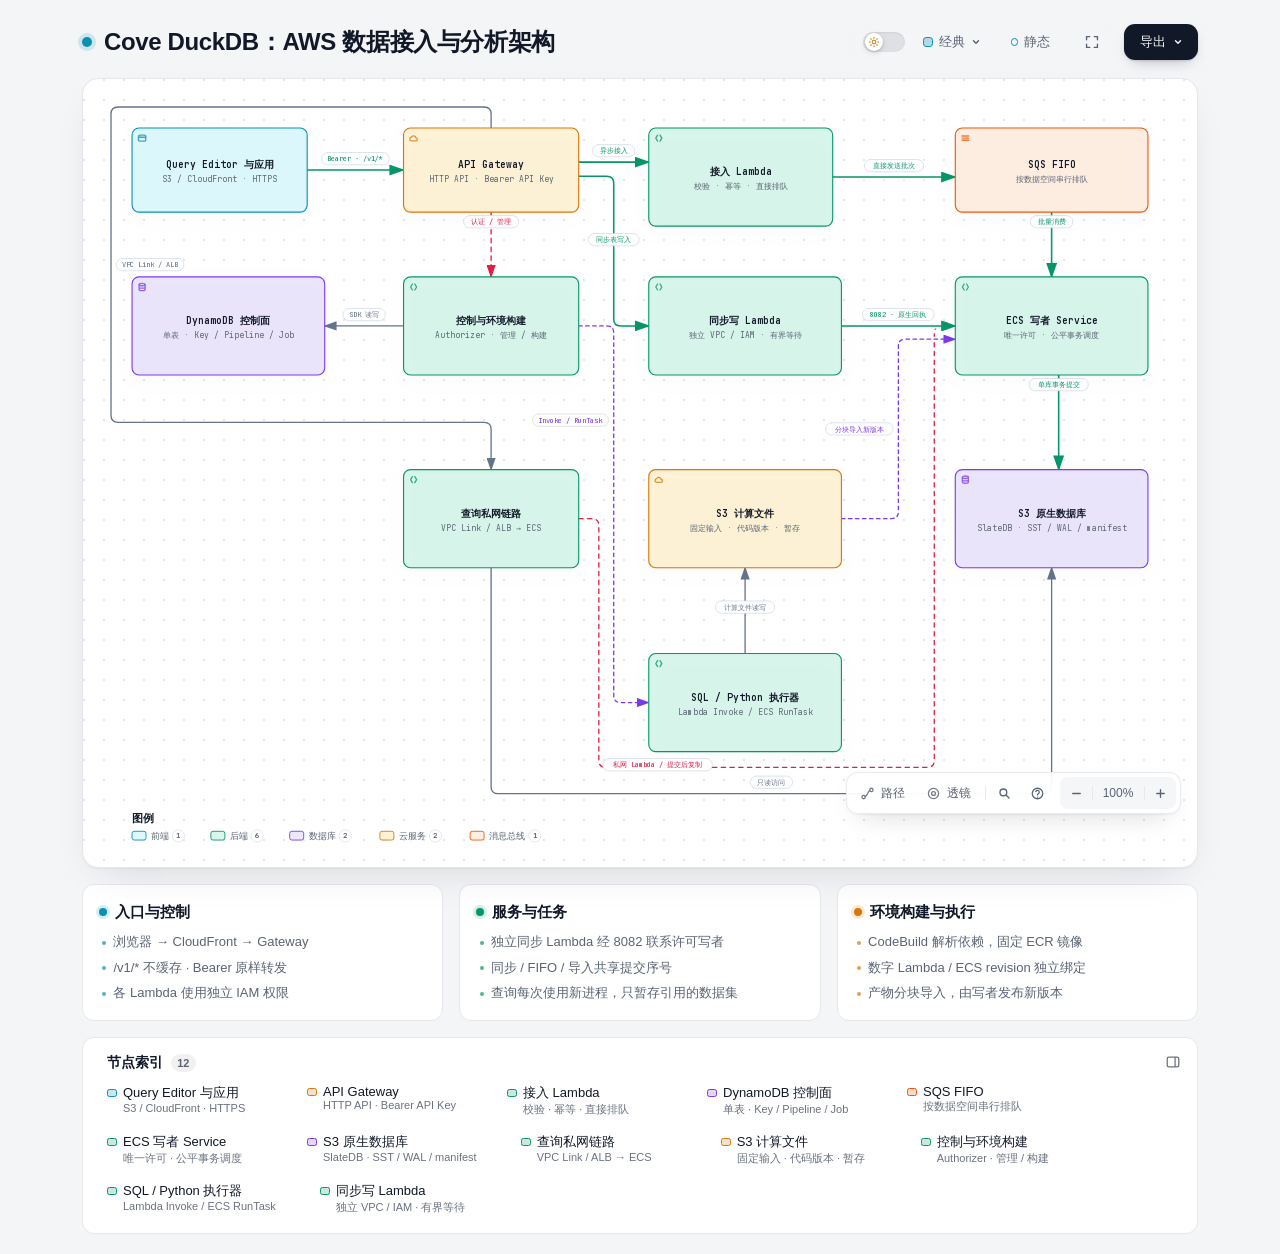
==== docs/design/architecture.html @ ee278006 "Cove DuckDB 1.0.0 Database and analytics product for AWS: write through an API, transform with SQL a" ====
<!DOCTYPE html>
<html lang="zh-CN" data-theme="dark" data-preset="classic">
<head>
  <meta charset="UTF-8">
  <meta name="viewport" content="width=device-width, initial-scale=1.0">
  <meta name="generator" content="archify 3.2.0">
  <meta name="archify-reader-contract" content="declared-wide-v1">
  <title>Cove DuckDB：AWS 数据接入与分析架构</title>
  <script>
    // Resolve the theme before first paint so light-preference users don't
    // see a dark flash. The toolbar script below re-applies with UI state.
    (function () {
      try {
        var theme = null;
        try {
          var param = new URLSearchParams(window.location.search).get('theme');
          if (param === 'light' || param === 'dark') theme = param;
          if (new URLSearchParams(window.location.search).get('embed') === '1') {
            document.documentElement.setAttribute('data-embed', 'true');
          }
          if (new URLSearchParams(window.location.search).get('present') === '1') {
            document.documentElement.setAttribute('data-present', 'true');
          }
        } catch (_) {}
        if (!theme) {
          try { theme = localStorage.getItem('archify-theme'); } catch (_) {}
        }
        if (theme !== 'light' && theme !== 'dark') {
          theme = window.matchMedia('(prefers-color-scheme: light)').matches ? 'light' : 'dark';
        }
        document.documentElement.setAttribute('data-theme', theme);
      } catch (_) {}
    })();
  </script>
  <style id="archify-fonts">
/*
JetBrains Mono variable WOFF2 subsets from Google Fonts service revision v24.
These fixed bytes are shared by the viewer and its SVG/raster exports.
No local() source: an installed copy must not override the bundled font.
Uncovered characters (including CJK) still use the system fallback stack.
Upstream: https://github.com/JetBrains/JetBrainsMono

cyrillic-ext    1664 bytes  sha256 9343de2ca5d9549f792e7962375af8efb0f320c7643bfd36c884b5a30e5c396f
cyrillic        8892 bytes  sha256 4995a9a43ac659ec32fcd8b463755cd6a07b31a6e6b3894a6a153b661cf490e2
greek           6800 bytes  sha256 49c3da6c9a2b279b0f1f860f5cfb1f5dc38d88a5c7be9c9b1837bbc4e3db6111
vietnamese      5872 bytes  sha256 d44eb1936043a56038eb02dd70b243f379bef65783f94ec12f277550720411f1
latin-ext      11596 bytes  sha256 9c38cb2d0d2d93c1ee6e21fa78db76f13ea7e15e15cc64214c7ca89b6aaa35c4
latin          31340 bytes  sha256 2c32b9b3ee358c119e210f6f5195f9bd34894d78a785ff2e95d60e718e400af4

Copyright 2020 The JetBrains Mono Project Authors (https://github.com/JetBrains/JetBrainsMono)

This Font Software is licensed under the SIL Open Font License, Version 1.1.
This license is copied below, and is also available with a FAQ at:
https://openfontlicense.org


-----------------------------------------------------------
SIL OPEN FONT LICENSE Version 1.1 - 26 February 2007
-----------------------------------------------------------

PREAMBLE
The goals of the Open Font License (OFL) are to stimulate worldwide
development of collaborative font projects, to support the font creation
efforts of academic and linguistic communities, and to provide a free and
open framework in which fonts may be shared and improved in partnership
with others.

The OFL allows the licensed fonts to be used, studied, modified and
redistributed freely as long as they are not sold by themselves. The
fonts, including any derivative works, can be bundled, embedded,
redistributed and/or sold with any software provided that any reserved
names are not used by derivative works. The fonts and derivatives,
however, cannot be released under any other type of license. The
requirement for fonts to remain under this license does not apply
to any document created using the fonts or their derivatives.

DEFINITIONS
"Font Software" refers to the set of files released by the Copyright
Holder(s) under this license and clearly marked as such. This may
include source files, build scripts and documentation.

"Reserved Font Name" refers to any names specified as such after the
copyright statement(s).

"Original Version" refers to the collection of Font Software components as
distributed by the Copyright Holder(s).

"Modified Version" refers to any derivative made by adding to, deleting,
or substituting -- in part or in whole -- any of the components of the
Original Version, by changing formats or by porting the Font Software to a
new environment.

"Author" refers to any designer, engineer, programmer, technical
writer or other person who contributed to the Font Software.

PERMISSION & CONDITIONS
Permission is hereby granted, free of charge, to any person obtaining
a copy of the Font Software, to use, study, copy, merge, embed, modify,
redistribute, and sell modified and unmodified copies of the Font
Software, subject to the following conditions:

1) Neither the Font Software nor any of its individual components,
in Original or Modified Versions, may be sold by itself.

2) Original or Modified Versions of the Font Software may be bundled,
redistributed and/or sold with any software, provided that each copy
contains the above copyright notice and this license. These can be
included either as stand-alone text files, human-readable headers or
in the appropriate machine-readable metadata fields within text or
binary files as long as those fields can be easily viewed by the user.

3) No Modified Version of the Font Software may use the Reserved Font
Name(s) unless explicit written permission is granted by the corresponding
Copyright Holder. This restriction only applies to the primary font name as
presented to the users.

4) The name(s) of the Copyright Holder(s) or the Author(s) of the Font
Software shall not be used to promote, endorse or advertise any
Modified Version, except to acknowledge the contribution(s) of the
Copyright Holder(s) and the Author(s) or with their explicit written
permission.

5) The Font Software, modified or unmodified, in part or in whole,
must be distributed entirely under this license, and must not be
distributed under any other license. The requirement for fonts to
remain under this license does not apply to any document created
using the Font Software.

TERMINATION
This license becomes null and void if any of the above conditions are
not met.

DISCLAIMER
THE FONT SOFTWARE IS PROVIDED "AS IS", WITHOUT WARRANTY OF ANY KIND,
EXPRESS OR IMPLIED, INCLUDING BUT NOT LIMITED TO ANY WARRANTIES OF
MERCHANTABILITY, FITNESS FOR A PARTICULAR PURPOSE AND NONINFRINGEMENT
OF COPYRIGHT, PATENT, TRADEMARK, OR OTHER RIGHT. IN NO EVENT SHALL THE
COPYRIGHT HOLDER BE LIABLE FOR ANY CLAIM, DAMAGES OR OTHER LIABILITY,
INCLUDING ANY GENERAL, SPECIAL, INDIRECT, INCIDENTAL, OR CONSEQUENTIAL
DAMAGES, WHETHER IN AN ACTION OF CONTRACT, TORT OR OTHERWISE, ARISING
FROM, OUT OF THE USE OR INABILITY TO USE THE FONT SOFTWARE OR FROM
OTHER DEALINGS IN THE FONT SOFTWARE.
*/
    /* cyrillic-ext */
    @font-face { font-family: 'JetBrains Mono'; font-style: normal; font-weight: 400 800; font-display: swap;
      src: url([data-uri]) format('woff2');
      unicode-range: U+0460-052F, U+1C80-1C8A, U+20B4, U+2DE0-2DFF, U+A640-A69F, U+FE2E-FE2F; }
    /* cyrillic */
    @font-face { font-family: 'JetBrains Mono'; font-style: normal; font-weight: 400 800; font-display: swap;
      src: url([data-uri]) format('woff2');
      unicode-range: U+0301, U+0400-045F, U+0490-0491, U+04B0-04B1, U+2116; }
    /* greek */
    @font-face { font-family: 'JetBrains Mono'; font-style: normal; font-weight: 400 800; font-display: swap;
      src: url([data-uri]) format('woff2');
      unicode-range: U+0370-0377, U+037A-037F, U+0384-038A, U+038C, U+038E-03A1, U+03A3-03FF; }
    /* vietnamese */
    @font-face { font-family: 'JetBrains Mono'; font-style: normal; font-weight: 400 800; font-display: swap;
      src: url([data-uri]) format('woff2');
      unicode-range: U+0102-0103, U+0110-0111, U+0128-0129, U+0168-0169, U+01A0-01A1, U+01AF-01B0, U+0300-0301, U+0303-0304, U+0308-0309, U+0323, U+0329, U+1EA0-1EF9, U+20AB; }
    /* latin-ext */
    @font-face { font-family: 'JetBrains Mono'; font-style: normal; font-weight: 400 800; font-display: swap;
      src: url([data-uri]) format('woff2');
      unicode-range: U+0100-02BA, U+02BD-02C5, U+02C7-02CC, U+02CE-02D7, U+02DD-02FF, U+0304, U+0308, U+0329, U+1D00-1DBF, U+1E00-1E9F, U+1EF2-1EFF, U+2020, U+20A0-20AB, U+20AD-20C0, U+2113, U+2C60-2C7F, U+A720-A7FF; }
    /* latin */
    @font-face { font-family: 'JetBrains Mono'; font-style: normal; font-weight: 400 800; font-display: swap;
      src: url([data-uri]) format('woff2');
      unicode-range: U+0000-00FF, U+0131, U+0152-0153, U+02BB-02BC, U+02C6, U+02DA, U+02DC, U+0304, U+0308, U+0329, U+2000-206F, U+20AC, U+2122, U+2191, U+2193, U+2212, U+2215, U+FEFF, U+FFFD; }
  </style>
  <style>
    /* ==========================================================
       THEME VARIABLES — switch by toggling [data-theme] on <html>
       ========================================================== */
    :root,
    [data-theme="dark"] {
      --bg: #020617;
      --grid: #1e293b;
      --canvas-dot: rgba(148, 163, 184, 0.16);
      --text: #ffffff;
      --text-muted: #94a3b8;
      --text-dim: #475569;
      /* UI chrome and menu hints need more contrast than SVG .t-dim accents */
      --text-faint: #7d8da1;

      --panel: rgba(15, 23, 42, 0.5);
      --panel-border: #1e293b;
      --lane-fill: rgba(15, 23, 42, 0.22);
      --lane-stroke: #334155;

      --arrow: #94a3b8;
      --arrow-emphasis: #34d399;

      /* Opaque mask color used behind semi-transparent component fills
         so the arrows drawn underneath are properly hidden. */
      --mask: #0f172a;

      --frontend-fill:    rgba(8, 51, 68, 0.4);
      --frontend-stroke:  #22d3ee;
      --backend-fill:     rgba(6, 78, 59, 0.4);
      --backend-stroke:   #34d399;
      --database-fill:    rgba(76, 29, 149, 0.4);
      --database-stroke:  #a78bfa;
      --cloud-fill:       rgba(120, 53, 15, 0.3);
      --cloud-stroke:     #fbbf24;
      --security-fill:    rgba(136, 19, 55, 0.4);
      --security-stroke:  #fb7185;
      --messagebus-fill:  rgba(251, 146, 60, 0.3);
      --messagebus-stroke:#fb923c;
      --external-fill:    rgba(30, 41, 59, 0.5);
      --external-stroke:  #94a3b8;

      --toolbar-bg:       rgba(15, 23, 42, 0.8);
      --toolbar-border:   #334155;
      --toolbar-text:     #e2e8f0;
      --toolbar-hover:    rgba(15, 23, 42, 0.95);
      --toolbar-menu-bg:  #0f172a;
    }

    [data-theme="light"] {
      --bg: #f4f5f7;
      --grid: #e9edf2;
      --canvas-dot: #e2e7ec;
      --text: #111827;
      --text-muted: #5b6474;
      --text-dim: #9aa3b2;
      --text-faint: #6b7280;

      --panel: #ffffff;
      --panel-border: #e5e7eb;
      --lane-fill: rgba(248, 250, 252, 0.65);
      --lane-stroke: #cbd5e1;

      --arrow: #64748b;
      --arrow-emphasis: #059669;

      --mask: #ffffff;

      --frontend-fill: rgba(34, 211, 238, 0.15);
      --frontend-stroke: #0891b2;
      --backend-fill: rgba(52, 211, 153, 0.18);
      --backend-stroke: #059669;
      --database-fill: rgba(167, 139, 250, 0.2);
      --database-stroke: #7c3aed;
      --cloud-fill: rgba(251, 191, 36, 0.18);
      --cloud-stroke: #d97706;
      --security-fill: rgba(251, 113, 133, 0.15);
      --security-stroke: #e11d48;
      --messagebus-fill: rgba(251, 146, 60, 0.15);
      --messagebus-stroke: #ea580c;
      --external-fill: rgba(148, 163, 184, 0.18);
      --external-stroke: #64748b;

      --toolbar-bg:       rgba(255, 255, 255, 0.92);
      --toolbar-border:   #cbd5e1;
      --toolbar-text:     #334155;
      --toolbar-hover:    #ffffff;
      --toolbar-menu-bg:  #ffffff;
    }

    /* ==========================================================
       SIGNAL FLOW — an opt-in, motion-forward visual preset.
       The variables also target a standalone exported SVG, whose
       root carries data-preset and data-theme directly.
       ========================================================== */
    [data-preset="signal-flow"][data-theme="dark"] {
      --bg: #030711;
      --grid: #15233a;
      --panel: rgba(6, 14, 28, 0.78);
      --panel-border: #1d3350;
      --lane-fill: rgba(9, 22, 40, 0.5);
      --lane-stroke: #2c4564;
      --text: #f5fbff;
      --text-muted: #9eb0c7;
      --text-dim: #52667f;
      --text-faint: #7890ad;
      --mask: #07101e;
      --frontend-fill: rgba(6, 182, 212, 0.14);
      --frontend-stroke: #67e8f9;
      --backend-fill: rgba(16, 185, 129, 0.14);
      --backend-stroke: #5eead4;
      --database-fill: rgba(139, 92, 246, 0.16);
      --database-stroke: #c4b5fd;
      --cloud-fill: rgba(245, 158, 11, 0.13);
      --cloud-stroke: #fcd34d;
      --security-fill: rgba(244, 63, 94, 0.13);
      --security-stroke: #fda4af;
      --messagebus-fill: rgba(249, 115, 22, 0.13);
      --messagebus-stroke: #fdba74;
      --external-fill: rgba(71, 85, 105, 0.24);
      --external-stroke: #a5b4c7;
      --arrow: #7890ad;
      --arrow-emphasis: #2dd4bf;
      --toolbar-bg: rgba(7, 16, 30, 0.86);
      --toolbar-border: #29415f;
      --toolbar-menu-bg: #07101e;
    }

    [data-preset="signal-flow"][data-theme="light"] {
      --bg: #f4f9fc;
      --grid: #d4e5ee;
      --panel: rgba(255, 255, 255, 0.82);
      --panel-border: #bfd5e2;
      --lane-fill: rgba(232, 243, 248, 0.62);
      --lane-stroke: #a9c5d5;
      --text: #102638;
      --text-muted: #587287;
      --text-dim: #8aa2b4;
      --text-faint: #668397;
      --mask: #ffffff;
      --frontend-fill: rgba(6, 182, 212, 0.09);
      --frontend-stroke: #0789a1;
      --backend-fill: rgba(5, 150, 105, 0.09);
      --backend-stroke: #087f69;
      --database-fill: rgba(124, 58, 237, 0.09);
      --database-stroke: #7254c7;
      --cloud-fill: rgba(217, 119, 6, 0.08);
      --cloud-stroke: #b9670b;
      --security-fill: rgba(225, 29, 72, 0.08);
      --security-stroke: #c53a59;
      --messagebus-fill: rgba(234, 88, 12, 0.08);
      --messagebus-stroke: #c65f27;
      --external-fill: rgba(100, 116, 139, 0.1);
      --external-stroke: #607a8c;
      --arrow: #7b97aa;
      --arrow-emphasis: #0d9488;
    }

    /* ==========================================================
       BLUEPRINT — a review-first drafting preset for deployment,
       infrastructure, and technical design documentation. It keeps
       the same semantic palette and geometry while trading glow for
       precise grid contrast, squared materials, and drafting marks.
       ========================================================== */
    [data-preset="blueprint"][data-theme="dark"] {
      --bg: #06131f;
      --grid: #17425a;
      --panel: rgba(7, 27, 43, 0.9);
      --panel-border: #27627f;
      --lane-fill: rgba(10, 43, 66, 0.36);
      --lane-stroke: #34799a;
      --text: #e3f6ff;
      --text-muted: #91b8ca;
      --text-dim: #557e92;
      --text-faint: #739caf;
      --mask: #0a2031;
      --frontend-fill: rgba(26, 157, 193, 0.14);
      --frontend-stroke: #66d9ef;
      --backend-fill: rgba(31, 155, 124, 0.13);
      --backend-stroke: #69dfbd;
      --database-fill: rgba(120, 105, 196, 0.14);
      --database-stroke: #b4a8ff;
      --cloud-fill: rgba(197, 145, 43, 0.13);
      --cloud-stroke: #ffd166;
      --security-fill: rgba(199, 76, 104, 0.13);
      --security-stroke: #ff8da1;
      --messagebus-fill: rgba(207, 112, 49, 0.13);
      --messagebus-stroke: #ffad66;
      --external-fill: rgba(84, 119, 139, 0.18);
      --external-stroke: #a7cad9;
      --arrow: #78a3b7;
      --arrow-emphasis: #64dfc1;
      --toolbar-bg: rgba(7, 28, 45, 0.92);
      --toolbar-border: #34799a;
      --toolbar-text: #d8f3ff;
      --toolbar-hover: rgba(18, 58, 83, 0.95);
      --toolbar-menu-bg: #0a2031;
    }

    [data-preset="blueprint"][data-theme="light"] {
      --bg: #edf7fa;
      --grid: #b5d5e1;
      --panel: rgba(249, 253, 255, 0.94);
      --panel-border: #78aabd;
      --lane-fill: rgba(210, 232, 240, 0.42);
      --lane-stroke: #83b2c4;
      --text: #123344;
      --text-muted: #4e7486;
      --text-dim: #86a6b4;
      --text-faint: #668c9d;
      --mask: #f9fdff;
      --frontend-fill: rgba(8, 145, 178, 0.08);
      --frontend-stroke: #087f9c;
      --backend-fill: rgba(5, 128, 101, 0.08);
      --backend-stroke: #08755f;
      --database-fill: rgba(100, 75, 180, 0.08);
      --database-stroke: #6757a8;
      --cloud-fill: rgba(181, 120, 15, 0.08);
      --cloud-stroke: #a86609;
      --security-fill: rgba(190, 48, 80, 0.07);
      --security-stroke: #b32f50;
      --messagebus-fill: rgba(196, 81, 22, 0.07);
      --messagebus-stroke: #b65120;
      --external-fill: rgba(79, 112, 128, 0.08);
      --external-stroke: #506f7e;
      --arrow: #6d93a5;
      --arrow-emphasis: #087f69;
      --toolbar-bg: rgba(247, 252, 254, 0.94);
      --toolbar-border: #8ab5c5;
      --toolbar-text: #294f61;
      --toolbar-hover: #ffffff;
      --toolbar-menu-bg: #f9fdff;
    }

    /* ==========================================================
       EDITORIAL — a warm, publication-minded preset for design
       reviews, launch notes, and documentation. The diagram keeps
       the same semantic palette and exact geometry, but trades
       software chrome for paper, ink, ruled structure, and one
       restrained vermilion accent.
       ========================================================== */
    [data-preset="editorial"][data-theme="dark"] {
      --bg: #181611;
      --grid: #39342a;
      --panel: rgba(35, 31, 24, 0.96);
      --panel-border: #625a4a;
      --lane-fill: rgba(52, 46, 35, 0.46);
      --lane-stroke: #726957;
      --text: #f4eddf;
      --text-muted: #b9ae9b;
      --text-dim: #776e60;
      --text-faint: #9d917e;
      --mask: #231f18;
      --frontend-fill: rgba(43, 133, 142, 0.16);
      --frontend-stroke: #7fc6c7;
      --backend-fill: rgba(63, 132, 92, 0.16);
      --backend-stroke: #8fc29e;
      --database-fill: rgba(117, 91, 141, 0.17);
      --database-stroke: #c0a4d0;
      --cloud-fill: rgba(170, 119, 49, 0.16);
      --cloud-stroke: #d8ad68;
      --security-fill: rgba(157, 69, 65, 0.17);
      --security-stroke: #df9085;
      --messagebus-fill: rgba(174, 79, 42, 0.16);
      --messagebus-stroke: #df946f;
      --external-fill: rgba(126, 115, 96, 0.18);
      --external-stroke: #b8ad99;
      --arrow: #948978;
      --arrow-emphasis: #dd6b3d;
      --toolbar-bg: rgba(35, 31, 24, 0.92);
      --toolbar-border: #625a4a;
      --toolbar-text: #eee5d5;
      --toolbar-hover: #302a20;
      --toolbar-menu-bg: #231f18;
    }

    [data-preset="editorial"][data-theme="light"] {
      --bg: #f2eee5;
      --grid: #d8d0c2;
      --panel: rgba(251, 248, 241, 0.97);
      --panel-border: #c4b9a6;
      --lane-fill: rgba(229, 221, 207, 0.42);
      --lane-stroke: #b8aa94;
      --text: #242018;
      --text-muted: #6f6658;
      --text-dim: #a09788;
      --text-faint: #817767;
      --mask: #fbf8f1;
      --frontend-fill: rgba(31, 117, 126, 0.09);
      --frontend-stroke: #287e84;
      --backend-fill: rgba(42, 119, 75, 0.09);
      --backend-stroke: #397b53;
      --database-fill: rgba(105, 75, 130, 0.09);
      --database-stroke: #765d86;
      --cloud-fill: rgba(157, 103, 31, 0.1);
      --cloud-stroke: #9a671f;
      --security-fill: rgba(153, 58, 52, 0.09);
      --security-stroke: #9e463f;
      --messagebus-fill: rgba(182, 70, 27, 0.09);
      --messagebus-stroke: #ad4b25;
      --external-fill: rgba(101, 91, 75, 0.09);
      --external-stroke: #746b5e;
      --arrow: #8a806f;
      --arrow-emphasis: #bb4c23;
      --toolbar-bg: rgba(251, 248, 241, 0.94);
      --toolbar-border: #c4b9a6;
      --toolbar-text: #40392f;
      --toolbar-hover: #fffdf8;
      --toolbar-menu-bg: #fbf8f1;
    }

    * { margin: 0; padding: 0; box-sizing: border-box; }

    body {
      --archify-page-top: 2rem;
      font-family: -apple-system, BlinkMacSystemFont, 'Segoe UI', 'PingFang SC', 'Hiragino Sans GB', 'Microsoft YaHei', 'Noto Sans CJK SC', 'Noto Sans', Roboto, 'Helvetica Neue', Arial, sans-serif;
      -webkit-font-smoothing: antialiased;
      background: var(--bg);
      min-height: 100vh;
      padding: var(--archify-page-top) 2rem 2rem;
      color: var(--text);
      /* Theme surfaces change together; animating the page background leaves it
         visibly out of sync with the SVG and panel for the first 200ms. */
    }

    html[data-preset="signal-flow"] body {
      background-image:
        radial-gradient(circle at 18% -8%, rgba(34, 211, 238, 0.14), transparent 34rem),
        radial-gradient(circle at 92% 18%, rgba(139, 92, 246, 0.12), transparent 30rem);
      background-attachment: fixed;
    }
    html[data-preset="signal-flow"][data-theme="light"] body {
      background-image:
        radial-gradient(circle at 18% -8%, rgba(6, 182, 212, 0.12), transparent 34rem),
        radial-gradient(circle at 92% 18%, rgba(139, 92, 246, 0.08), transparent 30rem);
    }
    html[data-preset="blueprint"] body {
      background-image:
        linear-gradient(var(--grid) 1px, transparent 1px),
        linear-gradient(90deg, var(--grid) 1px, transparent 1px);
      background-size: 32px 32px;
      background-position: -1px -1px;
      background-attachment: fixed;
    }
    html[data-preset="editorial"] body {
      background-image:
        linear-gradient(90deg, transparent 0, transparent 5.4rem, color-mix(in srgb, var(--security-stroke) 18%, transparent) 5.4rem, color-mix(in srgb, var(--security-stroke) 18%, transparent) calc(5.4rem + 1px), transparent calc(5.4rem + 1px)),
        repeating-linear-gradient(0deg, transparent 0, transparent 31px, color-mix(in srgb, var(--grid) 36%, transparent) 31px, color-mix(in srgb, var(--grid) 36%, transparent) 32px);
      background-attachment: fixed;
    }

    /* Gallery/embed mode keeps the generated artifact as the source of truth
       while presenting only its diagram surface inside a proof card. */
    html[data-embed="true"] body {
      min-height: 0;
      padding: 0;
      overflow: hidden;
      background: var(--bg);
      background-image: none;
    }
    html[data-embed="true"] .toolbar,
    html[data-embed="true"] .header,
    html[data-embed="true"] .cards,
    html[data-embed="true"] .diagram-nav,
    html[data-embed="true"] .overview-map,
    html[data-embed="true"] .focus-chip,
    html[data-embed="true"] .route-probe,
    html[data-embed="true"] .semantic-lens,
    html[data-embed="true"] .diagram-guide,
    html[data-embed="true"] .node-finder,
    html[data-embed="true"] .node-outline { display: none !important; }
    html[data-embed="true"] .container { max-width: none; }
    html[data-embed="true"] .diagram-container {
      padding: 0.5rem;
      border: 0;
      border-radius: 0;
      box-shadow: none;
    }
    html[data-embed="true"] .diagram-container svg { min-width: 0; }

    /* Presentation Stage is a viewer-only layer: it gives the live diagram
       the viewport while keeping guided views, theme, focus, and exports real.
       Embed mode wins when both query parameters are present. */
    html[data-present="true"]:not([data-embed="true"]) body {
      --archify-page-top: 1rem;
      height: 100dvh;
      min-height: 0;
      padding: 1rem;
      overflow: hidden;
    }
    html[data-present="true"]:not([data-embed="true"]) .container {
      display: flex;
      flex-direction: column;
      gap: 0.75rem;
      width: 100%;
      max-width: none;
      height: calc(100dvh - 2rem);
    }
    html[data-present="true"]:not([data-embed="true"]) .header {
      flex: none;
      min-width: 0;
      margin: 0;
      padding-right: 23rem;
    }
    html[data-present="true"]:not([data-embed="true"]) .header-row { margin-bottom: 0.25rem; }
    html[data-present="true"]:not([data-embed="true"]) .subtitle {
      overflow: hidden;
      text-overflow: ellipsis;
      white-space: nowrap;
    }

    html[data-present="true"]:not([data-embed="true"]) .diagram-container {
      display: flex;
      flex: 1 1 auto;
      align-items: center;
      justify-content: center;
      min-height: 0;
      padding: 0.75rem;
      padding-bottom: calc(0.75rem + var(--archify-nav-reserve));
    }
    html[data-present="true"]:not([data-embed="true"]) .diagram-container > svg {
      flex: 1 1 auto;
      height: 100%;
      min-height: 0;
      width: 100%;
      min-width: 0;
    }
    html[data-present="true"]:not([data-embed="true"]) .cards { display: none; }
    html[data-present="true"]:not([data-embed="true"]) #btn-present {
      border-color: var(--frontend-stroke);
      color: var(--frontend-stroke);
    }

    /* The reader owns only the outer scale. Compact automatic sequences fit at
       their authored text size or larger. Long sequences and waterfall rows
       favor reading width and page scroll; other diagrams keep height fitting.
       Small automatic canvases retain a modest scale inside a usable shell.
       Every strategy preserves the authored SVG/viewBox and semantic geometry. */
    .container {
      width: 100%;
      max-width: var(--archify-reader-width, 1440px);
      margin: 0 auto;
    }
    html[data-reader-area="true"] .diagram-container {
      min-height: var(--archify-diagram-min-height);
      display: flex;
      align-items: center;
    }
    html[data-reader-area="true"] .diagram-container > svg { flex-shrink: 0; }
    /* The original SVG legend can use the outer corner while the capped or fitted
       diagram stays centered. The container still clips all outer paint. */
    .diagram-container:has([data-reader-legend-corner]) > svg { overflow: visible; }
    .diagram-container [data-reader-legend-corner] {
      transform-origin: 0 0;
      transform-box: view-box;
      transform: var(--archify-reader-legend-transform);
    }
    html[data-reader-narrow="true"]:not([data-present="true"]) .diagram-container > svg {
      min-width: 0;
      max-width: var(--archify-diagram-max-width);
      margin-inline: auto;
    }
    @media (min-width: 768px) and (max-height: 920px) {
      .header { margin-bottom: 1rem; }
      .diagram-container { padding: 1rem; }
      .cards { margin-top: 1rem; }
      .card { padding: 1rem; }
    }

    .header { margin-bottom: 1.5rem; padding-right: 29.5rem; }

    html[data-preset="signal-flow"] .header,
    html[data-preset="blueprint"] .header,
    html[data-preset="editorial"] .header { padding-right: 29.5rem; }

    .header-row {
      display: flex;
      align-items: center;
      gap: 0.75rem;
      min-height: 2.75rem;
      margin-bottom: 0.25rem;
    }

    .pulse-dot {
      flex: none;
      width: 10px;
      height: 10px;
      background: var(--frontend-stroke);
      border-radius: 50%;
      box-shadow: 0 0 0 4px color-mix(in srgb, var(--frontend-stroke) 16%, transparent);
      animation: none;
    }

    html[data-motion-capable="true"] .pulse-dot { animation: pulse 2s infinite; }

    @keyframes pulse {
      0%, 100% { opacity: 1; }
      50% { opacity: 0.5; }
    }

    h1 {
      font-size: 1.5rem;
      font-weight: 650;
      line-height: 1.25;
      letter-spacing: -0.015em;
    }

    .subtitle {
      color: var(--text-muted);
      font-size: 0.875rem;
      line-height: 1.55;
      margin-left: 1.375rem;
    }

    html[data-preset="signal-flow"] .header-row::after {
      content: attr(data-preset-badge-signal-flow);
      flex: none;
      margin-left: 0.25rem;
      color: var(--frontend-stroke);
      border: 1px solid var(--frontend-stroke);
      border-radius: 999px;
      padding: 0.28rem 0.6rem;
      font-size: 0.625rem;
      letter-spacing: 0.12em;
      opacity: 0.82;
      box-shadow: 0 0 20px rgba(34, 211, 238, 0.12);
      white-space: nowrap;
    }

    html[data-preset="blueprint"] .pulse-dot {
      width: 10px;
      height: 10px;
      border: 1px solid var(--frontend-stroke);
      border-radius: 1px;
      background: transparent;
      box-shadow: inset 0 0 0 2px var(--bg);
      transform: rotate(45deg);
      animation: none;
    }
    html[data-preset="blueprint"] .header-row::after {
      content: attr(data-preset-badge-blueprint);
      flex: none;
      margin-left: 0.25rem;
      padding: 0.28rem 0.55rem;
      border-top: 1px solid var(--frontend-stroke);
      border-bottom: 1px solid var(--frontend-stroke);
      color: var(--frontend-stroke);
      font-size: 0.5625rem;
      font-weight: 700;
      letter-spacing: 0.14em;
      white-space: nowrap;
    }

    html[data-preset="editorial"] h1,
    html[data-preset="editorial"] .card h3 {
      font-family: Georgia, 'Times New Roman', 'Songti SC', STSong, serif;
      letter-spacing: -0.02em;
    }
    html[data-preset="editorial"] h1 { font-size: 1.72rem; font-weight: 600; }
    html[data-preset="editorial"] .pulse-dot {
      width: 9px;
      height: 9px;
      border: 1px solid var(--arrow-emphasis);
      border-radius: 0;
      background: var(--arrow-emphasis);
      box-shadow: 0 0 0 3px color-mix(in srgb, var(--arrow-emphasis) 14%, transparent);
      transform: rotate(45deg);
      animation: none;
    }
    html[data-preset="editorial"] .header-row::after {
      content: attr(data-preset-badge-editorial);
      flex: none;
      margin-left: 0.25rem;
      padding: 0.32rem 0 0.24rem;
      border-bottom: 2px solid var(--arrow-emphasis);
      color: var(--arrow-emphasis);
      font-family: Georgia, 'Times New Roman', serif;
      font-size: 0.625rem;
      font-style: italic;
      font-weight: 600;
      letter-spacing: 0.08em;
      white-space: nowrap;
    }

    .diagram-container {
      --archify-nav-reserve: 0px;
      background: var(--panel);
      border-radius: 1rem;
      border: 1px solid var(--panel-border);
      box-shadow: 0 1px 2px rgba(15, 23, 42, 0.04), 0 16px 40px -20px rgba(15, 23, 42, 0.18);
      padding: 1.5rem;
      padding-bottom: calc(1.5rem + var(--archify-nav-reserve));
      overflow: hidden;
      position: relative;
    }

    html[data-preset="signal-flow"] .diagram-container {
      position: relative;
      overflow: hidden;
      background: linear-gradient(180deg, rgba(8, 20, 38, 0.82), rgba(3, 8, 18, 0.94));
      box-shadow: inset 0 1px 0 rgba(255, 255, 255, 0.04), 0 28px 80px rgba(0, 0, 0, 0.34);
    }
    html[data-preset="signal-flow"][data-theme="light"] .diagram-container {
      background: linear-gradient(180deg, rgba(255, 255, 255, 0.9), rgba(237, 246, 250, 0.94));
      box-shadow: inset 0 1px 0 rgba(255, 255, 255, 0.72), 0 24px 60px rgba(45, 78, 99, 0.12);
    }
    html[data-preset="blueprint"] .diagram-container {
      border-color: var(--panel-border);
      border-radius: 0.35rem;
      background: var(--panel);
      box-shadow:
        inset 0 0 0 1px color-mix(in srgb, var(--panel-border) 34%, transparent),
        0 18px 48px rgba(0, 0, 0, 0.16);
    }
    html[data-preset="blueprint"] .diagram-container::after {
      content: "";
      position: absolute;
      z-index: 10;
      inset: 0.7rem;
      pointer-events: none;
      background:
        linear-gradient(var(--frontend-stroke), var(--frontend-stroke)) left top / 1.35rem 1px no-repeat,
        linear-gradient(var(--frontend-stroke), var(--frontend-stroke)) left top / 1px 1.35rem no-repeat,
        linear-gradient(var(--frontend-stroke), var(--frontend-stroke)) right top / 1.35rem 1px no-repeat,
        linear-gradient(var(--frontend-stroke), var(--frontend-stroke)) right top / 1px 1.35rem no-repeat,
        linear-gradient(var(--frontend-stroke), var(--frontend-stroke)) left bottom / 1.35rem 1px no-repeat,
        linear-gradient(var(--frontend-stroke), var(--frontend-stroke)) left bottom / 1px 1.35rem no-repeat,
        linear-gradient(var(--frontend-stroke), var(--frontend-stroke)) right bottom / 1.35rem 1px no-repeat,
        linear-gradient(var(--frontend-stroke), var(--frontend-stroke)) right bottom / 1px 1.35rem no-repeat;
      opacity: 0.58;
    }
    html[data-preset="editorial"] .diagram-container {
      overflow: hidden;
      border-color: var(--panel-border);
      border-radius: 0.38rem;
      background:
        linear-gradient(90deg, color-mix(in srgb, var(--security-fill) 58%, transparent), transparent 12%),
        var(--panel);
      box-shadow:
        0 1px 0 color-mix(in srgb, var(--text) 6%, transparent),
        0 18px 48px color-mix(in srgb, #000 19%, transparent);
    }
    html[data-preset="editorial"] .diagram-container::after {
      position: absolute;
      z-index: 10;
      top: 0.72rem;
      right: 1.25rem;
      padding: 0.2rem 0.52rem;
      border: 1px solid var(--panel-border);
      background: var(--panel);
      color: var(--arrow-emphasis);
      content: attr(data-preset-badge-editorial-plate);
      font-family: Georgia, 'Times New Roman', serif;
      font-size: 0.52rem;
      font-style: italic;
      font-weight: 600;
      letter-spacing: 0.09em;
      pointer-events: none;
    }
    html[data-embed="true"][data-preset="editorial"] .diagram-container::after { display: none; }
    html[data-motion-capable="true"][data-preset="signal-flow"][data-ambient-entry="running"] .diagram-container::before {
      content: "";
      position: absolute;
      inset: 0;
      pointer-events: none;
      background: linear-gradient(115deg, transparent 28%, rgba(103, 232, 249, 0.035) 48%, transparent 68%);
      transform: translateX(-70%);
      animation: archify-signal-scan 4.8s ease-in-out 1 both;
    }

    /* Motion Governor gives the reader a real static state and gives the
       strongest semantic action the only motion budget. Atmosphere resets to
       its authored base instead of freezing mid-cycle. Static artifacts never
       start a decorative pulse or scan. */
    html:not([data-motion-capable="true"]) svg[data-animation="trace"] [data-animate] {
      animation: none !important;
    }
    html:not([data-motion-capable="true"]) svg[data-animation="trace"] [data-graph-role="automatic-crossover"]:has(> [data-animate="edge"]) > [data-graph-role="automatic-crossover-underlay"] {
      animation: none !important;
    }
    html[data-motion="still"] .pulse-dot,
    html[data-motion="still"] .diagram-container::before,
    html[data-motion="still"] svg[data-animation="trace"] [data-animate],
    html[data-motion-owner] .pulse-dot,
    html[data-motion-owner] .diagram-container::before,
    html[data-motion-owner] svg[data-animation="trace"] [data-animate],
    html[data-embed="true"] .pulse-dot,
    html[data-embed="true"] .diagram-container::before,
    html[data-share-playback="true"] .pulse-dot,
    html[data-share-playback="true"] .diagram-container::before,
    html[data-document-hidden="true"] .pulse-dot,
    html[data-document-hidden="true"] .diagram-container::before,
    html[data-document-hidden="true"] svg[data-animation="trace"] [data-animate],
    html[data-motion="still"] svg[data-animation="trace"] [data-graph-role="automatic-crossover"]:has(> [data-animate="edge"]) > [data-graph-role="automatic-crossover-underlay"],
    html[data-motion-owner] svg[data-animation="trace"] [data-graph-role="automatic-crossover"]:has(> [data-animate="edge"]) > [data-graph-role="automatic-crossover-underlay"],
    html[data-embed="true"] svg[data-animation="trace"] [data-graph-role="automatic-crossover"]:has(> [data-animate="edge"]) > [data-graph-role="automatic-crossover-underlay"],
    html[data-share-playback="true"] svg[data-animation="trace"] [data-graph-role="automatic-crossover"]:has(> [data-animate="edge"]) > [data-graph-role="automatic-crossover-underlay"],
    html[data-document-hidden="true"] svg[data-animation="trace"] [data-graph-role="automatic-crossover"]:has(> [data-animate="edge"]) > [data-graph-role="automatic-crossover-underlay"] {
      animation: none !important;
    }
    html[data-motion="still"] .diagram-container::before,
    html[data-motion-owner] .diagram-container::before,
    html[data-embed="true"] .diagram-container::before,
    html[data-share-playback="true"] .diagram-container::before {
      opacity: 0;
    }
    html[data-motion="still"] .intent-trace-flow,
    html[data-motion="still"] .route-probe-flow,
    html[data-motion="still"] .route-journey-flow,
    html[data-motion="still"] .semantic-lens-flow,
    html[data-motion="still"] .diagram-guide,
    html[data-motion="still"] .overview-map-live,
    html[data-document-hidden="true"] .intent-trace-flow,
    html[data-document-hidden="true"] .route-probe-flow,
    html[data-document-hidden="true"] .route-journey-flow,
    html[data-document-hidden="true"] .semantic-lens-flow,
    html[data-document-hidden="true"] .diagram-guide,
    html[data-document-hidden="true"] .overview-map-live {
      animation: none !important;
    }

    html[data-motion="still"] .intent-trace-flow,
    html[data-motion="still"] .route-probe-flow {
      stroke-dasharray: none;
      stroke-dashoffset: 0;
      opacity: 0.72;
    }
    html[data-motion="still"] .route-journey-overlay,
    html[data-document-hidden="true"] .route-journey-overlay { display: none !important; }
    html[data-motion="still"] .relationship-pulse-overlay { display: none !important; }

    html[data-motion="still"] svg [data-node-id],
    html[data-motion="still"] svg [data-edge-from],
    html[data-motion="still"] svg [data-detail],
    html[data-motion="still"] svg [data-detail-anchor],
    html[data-motion="still"] svg [data-legend-hit],
    html[data-motion="still"] svg {
      transition: none !important;
    }

    svg {
      font-family: 'JetBrains Mono', ui-monospace, SFMono-Regular, Menlo, Consolas, 'DejaVu Sans Mono', 'Liberation Mono', 'Noto Sans Mono CJK SC', 'PingFang SC', 'Hiragino Sans GB', 'Microsoft YaHei', monospace;
      width: 100%;
      min-width: min(900px, 100%);
      display: block;
      transform-origin: 0 0;
      transition: transform 0.18s ease;
    }

    .diagram-container.is-camera-moving svg {
      transition: transform 0.42s cubic-bezier(0.22, 1, 0.36, 1);
    }
    .diagram-container.is-camera-transaction svg { transition: none; }
    .diagram-container.is-pannable { cursor: grab; }
    .diagram-container.is-panning { cursor: grabbing; user-select: none; }
    .diagram-container.is-panning svg { transition: none; }

    .diagram-nav {
      position: absolute;
      right: 1rem;
      bottom: 1rem;
      z-index: 12;
      translate: 0 calc(-1 * var(--archify-dock-lift, 0px));
      display: inline-flex;
      align-items: center;
      max-width: calc(100% - 2rem);
      padding: 0.25rem;
      gap: 0.0625rem;
      overflow-x: auto;
      border: 1px solid color-mix(in srgb, var(--panel-border) 80%, transparent);
      border-radius: 0.75rem;
      background: color-mix(in srgb, var(--panel) 84%, transparent);
      box-shadow: 0 1px 2px rgba(15, 23, 42, 0.05), 0 10px 28px -14px rgba(15, 23, 42, 0.28);
      backdrop-filter: blur(14px) saturate(1.2);
      scrollbar-width: none;
    }
    .diagram-nav::-webkit-scrollbar { display: none; }
    .diagram-nav button,
    .focus-chip button {
      border: 0;
      background: transparent;
      color: var(--toolbar-text);
      font: inherit;
      cursor: pointer;
    }
    .diagram-nav button {
      min-width: 2rem;
      height: 2rem;
      padding: 0 0.4rem;
      border-radius: 0.5rem;
      color: var(--text-muted);
      font-size: 0.75rem;
      font-weight: 500;
      letter-spacing: 0;
      transition: background 0.15s, color 0.15s;
    }
    .diagram-nav button:hover,
    .diagram-nav button:focus-visible {
      color: var(--text);
      background: color-mix(in srgb, var(--text) 6%, transparent);
    }
    .diagram-nav button:hover,
    .diagram-nav button:focus-visible,
    .focus-chip button:hover,
    .focus-chip button:focus-visible { background: var(--toolbar-hover); }
    .diagram-nav button:focus-visible,
    .focus-chip button:focus-visible {
      outline: 2px solid var(--frontend-stroke);
      outline-offset: 1px;
    }
    .diagram-nav button:disabled { opacity: 0.38; cursor: default; }
    /* The Guide stays on the ? shortcut; Map only earns dock space once the
       reader has zoomed past the full diagram (or opened it from the keyboard). */
    .diagram-nav button[hidden] { display: none; }
    .diagram-container:not(.is-pannable) #btn-overview-map:not([data-radar-requested]):not(:focus) { display: none; }
    .diagram-nav button:disabled:hover { background: transparent; }
    .diagram-nav #btn-route-probe,
    .diagram-nav #btn-overview-map,
    .diagram-nav #btn-semantic-lens {
      min-width: auto;
      padding-inline: 0.6rem;
      color: var(--text-muted);
      font-weight: 500;
    }
    .diagram-nav #btn-node-finder,
    .diagram-nav [data-view="out"] {
      position: relative;
      margin-left: 0.375rem;
    }
    .diagram-nav #btn-node-finder::before,
    .diagram-nav [data-view="out"]::before {
      position: absolute;
      top: 0.55rem;
      bottom: 0.55rem;
      left: -0.19rem;
      width: 1px;
      background: color-mix(in srgb, var(--panel-border) 90%, transparent);
      content: "";
      pointer-events: none;
    }
    .diagram-nav-icon {
      display: block;
      width: 0.95rem;
      height: 0.95rem;
      margin: auto;
      background: currentColor;
      -webkit-mask-position: center;
      -webkit-mask-repeat: no-repeat;
      -webkit-mask-size: contain;
      mask-position: center;
      mask-repeat: no-repeat;
      mask-size: contain;
    }
    .diagram-nav-icon.find {
      -webkit-mask-image: url("data:image/svg+xml,%3Csvg xmlns='http://www.w3.org/2000/svg' viewBox='0 0 20 20'%3E%3Ccircle cx='8.5' cy='8.5' r='4.5' fill='none' stroke='black' stroke-width='1.8'/%3E%3Cpath d='m12 12 4 4' fill='none' stroke='black' stroke-width='1.8' stroke-linecap='round'/%3E%3C/svg%3E");
      mask-image: url("data:image/svg+xml,%3Csvg xmlns='http://www.w3.org/2000/svg' viewBox='0 0 20 20'%3E%3Ccircle cx='8.5' cy='8.5' r='4.5' fill='none' stroke='black' stroke-width='1.8'/%3E%3Cpath d='m12 12 4 4' fill='none' stroke='black' stroke-width='1.8' stroke-linecap='round'/%3E%3C/svg%3E");
    }
    .diagram-nav-icon.guide {
      -webkit-mask-image: url("data:image/svg+xml,%3Csvg xmlns='http://www.w3.org/2000/svg' viewBox='0 0 20 20'%3E%3Ccircle cx='10' cy='10' r='7' fill='none' stroke='black' stroke-width='1.7'/%3E%3Cpath d='M7.8 7.3a2.4 2.4 0 014.6.9c0 1.8-2.4 2-2.4 3.7M10 14.9h.01' fill='none' stroke='black' stroke-width='1.7' stroke-linecap='round'/%3E%3C/svg%3E");
      mask-image: url("data:image/svg+xml,%3Csvg xmlns='http://www.w3.org/2000/svg' viewBox='0 0 20 20'%3E%3Ccircle cx='10' cy='10' r='7' fill='none' stroke='black' stroke-width='1.7'/%3E%3Cpath d='M7.8 7.3a2.4 2.4 0 014.6.9c0 1.8-2.4 2-2.4 3.7M10 14.9h.01' fill='none' stroke='black' stroke-width='1.7' stroke-linecap='round'/%3E%3C/svg%3E");
    }
    .diagram-nav-icon.minus {
      -webkit-mask-image: url("data:image/svg+xml,%3Csvg xmlns='http://www.w3.org/2000/svg' viewBox='0 0 20 20'%3E%3Cpath d='M5 10h10' fill='none' stroke='black' stroke-width='1.8' stroke-linecap='round'/%3E%3C/svg%3E");
      mask-image: url("data:image/svg+xml,%3Csvg xmlns='http://www.w3.org/2000/svg' viewBox='0 0 20 20'%3E%3Cpath d='M5 10h10' fill='none' stroke='black' stroke-width='1.8' stroke-linecap='round'/%3E%3C/svg%3E");
    }
    .diagram-nav-icon.plus {
      -webkit-mask-image: url("data:image/svg+xml,%3Csvg xmlns='http://www.w3.org/2000/svg' viewBox='0 0 20 20'%3E%3Cpath d='M10 5v10M5 10h10' fill='none' stroke='black' stroke-width='1.8' stroke-linecap='round'/%3E%3C/svg%3E");
      mask-image: url("data:image/svg+xml,%3Csvg xmlns='http://www.w3.org/2000/svg' viewBox='0 0 20 20'%3E%3Cpath d='M10 5v10M5 10h10' fill='none' stroke='black' stroke-width='1.8' stroke-linecap='round'/%3E%3C/svg%3E");
    }
    .diagram-nav [data-view="reset"] {
      display: inline-flex;
      align-items: center;
      justify-content: center;
      gap: 0.2rem;
      min-width: 3.1rem;
      padding-inline: 0.35rem;
    }
    .diagram-nav [data-view="reset"][data-detail-visible] {
      min-width: 3.8rem;
    }
    .diagram-nav-detail {
      color: color-mix(in srgb, var(--toolbar-text) 52%, transparent);
      font-size: 0.44rem;
      font-weight: 700;
      line-height: 1;
      letter-spacing: 0.07em;
    }
    .diagram-nav-percent {
      color: var(--text-muted);
      font-size: 0.75rem;
      font-weight: 500;
      font-variant-numeric: tabular-nums;
      line-height: 1;
    }
    /* Mode buttons carry a small glyph so the dock reads as one icon language. */
    .diagram-nav #btn-route-probe,
    .diagram-nav #btn-overview-map,
    .diagram-nav #btn-semantic-lens {
      display: inline-flex;
      align-items: center;
      gap: 0.375rem;
      padding-inline: 0.55rem 0.65rem;
    }
    .diagram-nav #btn-route-probe::before,
    .diagram-nav #btn-overview-map::before,
    .diagram-nav #btn-semantic-lens::before {
      flex: none;
      width: 0.95rem;
      height: 0.95rem;
      background: currentColor;
      content: "";
      opacity: 0.85;
      -webkit-mask: var(--nav-glyph) center / contain no-repeat;
      mask: var(--nav-glyph) center / contain no-repeat;
    }
    .diagram-nav #btn-route-probe { --nav-glyph: url("data:image/svg+xml,%3Csvg xmlns='http://www.w3.org/2000/svg' viewBox='0 0 20 20'%3E%3Cg fill='none' stroke='black' stroke-width='1.7' stroke-linecap='round'%3E%3Ccircle cx='4.8' cy='14.8' r='2.2'/%3E%3Ccircle cx='15.2' cy='5.2' r='2.2'/%3E%3Cpath d='M6.9 13.9c3.8-1.4 2.6-6.3 6.2-7.8'/%3E%3C/g%3E%3C/svg%3E"); }
    .diagram-nav #btn-overview-map { --nav-glyph: url("data:image/svg+xml,%3Csvg xmlns='http://www.w3.org/2000/svg' viewBox='0 0 20 20'%3E%3Cg fill='none' stroke='black' stroke-width='1.7' stroke-linejoin='round'%3E%3Cpath d='M2.8 5.4 7.4 3.5l5.2 2 4.6-1.9v11l-4.6 1.9-5.2-2-4.6 1.9z'/%3E%3Cpath d='M7.4 3.5v11M12.6 5.5v11'/%3E%3C/g%3E%3C/svg%3E"); }
    .diagram-nav #btn-semantic-lens { --nav-glyph: url("data:image/svg+xml,%3Csvg xmlns='http://www.w3.org/2000/svg' viewBox='0 0 20 20'%3E%3Cg fill='none' stroke='black' stroke-width='1.7'%3E%3Ccircle cx='10' cy='10' r='6.8'/%3E%3Ccircle cx='10' cy='10' r='2.6'/%3E%3C/g%3E%3C/svg%3E"); }
    /* Zoom out / level / zoom in join into one stepper well. */
    .diagram-nav [data-view="out"],
    .diagram-nav [data-view="reset"],
    .diagram-nav [data-view="in"] {
      position: relative;
      border-radius: 0;
      background: color-mix(in srgb, var(--panel-border) 38%, transparent);
    }
    .diagram-nav [data-view="out"] { margin-left: 0.375rem; border-radius: 0.5rem 0 0 0.5rem; }
    .diagram-nav [data-view="out"]::before { display: none; }
    .diagram-nav [data-view="reset"],
    .diagram-nav [data-view="in"] { margin-left: -0.0625rem; }
    .diagram-nav [data-view="in"] { border-radius: 0 0.5rem 0.5rem 0; }
    .diagram-nav [data-view="reset"]::after,
    .diagram-nav [data-view="in"]::after {
      position: absolute;
      top: 0.55rem;
      bottom: 0.55rem;
      left: 0;
      width: 1px;
      background: color-mix(in srgb, var(--panel-border) 75%, transparent);
      content: "";
      pointer-events: none;
    }
    .diagram-nav [data-view="out"]:hover,
    .diagram-nav [data-view="reset"]:hover,
    .diagram-nav [data-view="in"]:hover { background: color-mix(in srgb, var(--panel-border) 60%, transparent); }
    .diagram-nav [data-view="out"]:disabled,
    .diagram-nav [data-view="in"]:disabled { opacity: 1; color: color-mix(in srgb, var(--text-muted) 40%, transparent); }
    .diagram-nav [data-view="out"]:disabled:hover,
    .diagram-nav [data-view="in"]:disabled:hover { background: color-mix(in srgb, var(--panel-border) 38%, transparent); }
    .diagram-nav [data-view="reset"] { min-width: 3.25rem; }
    .diagram-container[data-camera-indicator="true"] .diagram-nav-detail,
    .diagram-container[data-camera-indicator="true"] .diagram-nav-percent { color: var(--frontend-stroke); }
    .diagram-nav #btn-diagram-guide[aria-expanded="true"] {
      color: var(--cloud-stroke);
      background: var(--toolbar-hover);
    }

    /* Semantic Radar is a deliberately simplified, viewer-only overview. It
       uses authored node bounds and the live camera viewport rather than
       cloning the canonical SVG, so IDs, filters, animation, and export state
       stay singular and deterministic. */
    .overview-map {
      position: absolute;
      right: 1rem;
      bottom: calc(4.15rem + var(--archify-nav-reserve));
      z-index: 12;
      width: 11.25rem;
      overflow: hidden;
      border: 1px solid color-mix(in srgb, var(--frontend-stroke) 52%, var(--toolbar-border));
      border-radius: 0.78rem;
      background: var(--toolbar-menu-bg);
      color: var(--toolbar-text);
      box-shadow: 0 16px 42px rgba(0, 0, 0, 0.3);
      backdrop-filter: blur(16px);
      font-size: 0.625rem;
    }
    .overview-map[hidden] { display: none; }
    .overview-map[data-docked="true"] {
      position: fixed;
      right: var(--archify-radar-right, 1rem);
      top: var(--archify-radar-top, 1rem);
      bottom: auto;
    }
    .overview-map[data-docked="true"][data-dock-side="left"] {
      right: auto;
      left: var(--archify-radar-left, 1rem);
    }
    html[data-preset="blueprint"] .overview-map { border-radius: 0.28rem; }
    .overview-map-head {
      display: grid;
      grid-template-columns: auto minmax(0, 1fr) auto;
      align-items: center;
      gap: 0.45rem;
      min-height: 2.25rem;
      padding: 0.42rem 0.48rem 0.38rem 0.55rem;
      border-bottom: 1px solid var(--toolbar-border);
      background: linear-gradient(110deg, color-mix(in srgb, var(--frontend-fill) 45%, transparent), transparent 68%);
      cursor: grab;
      touch-action: none;
      user-select: none;
    }
    .overview-map[data-panel-dragging="true"] .overview-map-head { cursor: grabbing; }
    .overview-map[data-placement-invalid="true"] {
      border-color: var(--security-stroke);
      box-shadow: 0 0 0 2px color-mix(in srgb, var(--security-stroke) 34%, transparent), 0 16px 42px rgba(0, 0, 0, 0.3);
    }
    .overview-map[data-compact="true"] {
      width: 7.4rem;
    }
    .overview-map[data-compact="true"] .overview-map-head {
      grid-template-columns: minmax(0, 1fr) auto;
      gap: 0.24rem;
      min-height: 1.5rem;
      padding: 0.05rem 0.16rem 0.05rem 0.32rem;
      border-bottom: 0;
    }
    .overview-map[data-compact="true"] .overview-map-live,
    .overview-map[data-compact="true"] .overview-map-copy,
    .overview-map[data-compact="true"] .overview-map-surface,
    .overview-map[data-compact="true"] .overview-map-hint {
      display: none;
    }
    .overview-map[data-compact="true"] .overview-map-expand { display: inline-flex; }
    .overview-map[data-compact="true"] .overview-map-close {
      width: 1.15rem;
      height: 1.15rem;
      font-size: 0.72rem;
    }
    .overview-map-live {
      width: 0.42rem;
      height: 0.42rem;
      border-radius: 50%;
      background: var(--backend-stroke);
      box-shadow: 0 0 0 0 color-mix(in srgb, var(--backend-stroke) 52%, transparent);
      animation: archify-radar-live 2.4s ease-out infinite;
    }
    .overview-map-copy { min-width: 0; line-height: 1.1; }
    .overview-map-copy strong {
      display: block;
      overflow: hidden;
      color: var(--frontend-stroke);
      font-size: 0.59rem;
      letter-spacing: 0.12em;
      text-transform: uppercase;
      white-space: nowrap;
      text-overflow: ellipsis;
    }
    .overview-map-copy small {
      display: block;
      margin-top: 0.18rem;
      overflow: hidden;
      color: var(--text-faint);
      font-size: 0.52rem;
      letter-spacing: 0.04em;
      white-space: nowrap;
      text-overflow: ellipsis;
    }
    .overview-map-expand {
      display: none;
      align-items: center;
      justify-content: center;
      min-width: 0;
      height: 1.2rem;
      padding: 0 0.34rem;
      overflow: hidden;
      border: 0;
      border-radius: 0.3rem;
      background: transparent;
      color: var(--frontend-stroke);
      font: inherit;
      font-size: 0.49rem;
      font-weight: 700;
      letter-spacing: 0.06em;
      text-transform: uppercase;
      white-space: nowrap;
      cursor: pointer;
    }
    .overview-map-close {
      width: 1.55rem;
      height: 1.55rem;
      padding: 0;
      border: 0;
      border-radius: 0.34rem;
      background: transparent;
      color: var(--toolbar-text);
      font: inherit;
      font-size: 0.9rem;
      cursor: pointer;
    }
    .overview-map-expand:hover,
    .overview-map-expand:focus-visible,
    .overview-map-close:hover,
    .overview-map-close:focus-visible { background: var(--toolbar-hover); }
    .overview-map-expand:focus-visible,
    .overview-map-close:focus-visible,
    .overview-map-surface:focus-visible,
    .overview-map-node:focus-visible {
      outline: 2px solid var(--frontend-stroke);
      outline-offset: 1px;
    }
    .overview-map-surface {
      position: relative;
      height: 7rem;
      margin: 0.42rem;
      overflow: hidden;
      border: 1px solid color-mix(in srgb, var(--panel-border) 72%, transparent);
      border-radius: 0.42rem;
      background:
        linear-gradient(color-mix(in srgb, var(--panel-border) 26%, transparent) 1px, transparent 1px),
        linear-gradient(90deg, color-mix(in srgb, var(--panel-border) 26%, transparent) 1px, transparent 1px),
        color-mix(in srgb, var(--bg) 86%, transparent);
      background-size: 12px 12px;
      cursor: crosshair;
      touch-action: none;
    }
    html[data-preset="blueprint"] .overview-map-surface { border-radius: 0.1rem; }
    .overview-map-surface > svg {
      width: 100%;
      height: 100%;
      min-width: 0;
      transform: none !important;
      transition: none !important;
      display: block;
      overflow: visible;
    }
    .overview-map-node {
      fill: var(--backend-stroke);
      fill-opacity: 0.52;
      stroke: var(--backend-stroke);
      stroke-opacity: 0.86;
      vector-effect: non-scaling-stroke;
      cursor: pointer;
      transition: fill-opacity 140ms ease, stroke-width 140ms ease, filter 140ms ease;
    }
    .overview-map-node[data-kind="frontend"],
    .overview-map-node[data-kind="start"] { fill: var(--frontend-stroke); stroke: var(--frontend-stroke); }
    .overview-map-node[data-kind="database"],
    .overview-map-node[data-kind="success"] { fill: var(--database-stroke); stroke: var(--database-stroke); }
    .overview-map-node[data-kind="cloud"],
    .overview-map-node[data-kind="waiting"] { fill: var(--cloud-stroke); stroke: var(--cloud-stroke); }
    .overview-map-node[data-kind="messagebus"] { fill: var(--messagebus-stroke); stroke: var(--messagebus-stroke); }
    .overview-map-node[data-kind="security"],
    .overview-map-node[data-kind="decision"],
    .overview-map-node[data-kind="failure"] { fill: var(--security-stroke); stroke: var(--security-stroke); }
    .overview-map-node[data-kind="external"],
    .overview-map-node[data-kind="neutral"] { fill: var(--external-stroke); stroke: var(--external-stroke); }
    .overview-map-node[data-radar-active="true"],
    .overview-map-node:hover,
    .overview-map-node:focus-visible {
      fill-opacity: 0.92;
      stroke-width: 2.2;
      filter: drop-shadow(0 0 3px currentColor);
    }
    .overview-map-viewport {
      fill: color-mix(in srgb, var(--frontend-fill) 56%, transparent);
      stroke: var(--frontend-stroke);
      stroke-width: 2;
      vector-effect: non-scaling-stroke;
      pointer-events: none;
      filter: drop-shadow(0 0 3px color-mix(in srgb, var(--frontend-stroke) 54%, transparent));
    }
    .overview-map-hint {
      display: flex;
      justify-content: space-between;
      gap: 0.5rem;
      padding: 0 0.52rem 0.46rem;
      color: var(--text-faint);
      font-size: 0.49rem;
      letter-spacing: 0.06em;
      text-transform: uppercase;
    }
    .diagram-nav #btn-overview-map[aria-expanded="true"] {
      color: var(--frontend-stroke);
      background: color-mix(in srgb, var(--frontend-stroke) 11%, transparent);
    }
    .overview-map-feedback {
      position: absolute;
      right: 1rem;
      bottom: 4.15rem;
      z-index: 13;
      max-width: min(16rem, calc(100% - 2rem));
      padding: 0.38rem 0.55rem;
      border: 1px solid color-mix(in srgb, var(--frontend-stroke) 52%, var(--toolbar-border));
      border-radius: 0.5rem;
      background: var(--toolbar-menu-bg);
      color: var(--toolbar-text);
      box-shadow: 0 8px 24px rgba(0, 0, 0, 0.2);
      font-size: 0.52rem;
      line-height: 1.35;
      pointer-events: none;
    }
    .overview-map-feedback[hidden] { display: none; }
    .focus-chip[data-radar-yielded="true"] { display: none !important; }
    .diagram-nav #btn-route-probe[aria-pressed="true"] {
      color: var(--backend-stroke);
      background: color-mix(in srgb, var(--backend-stroke) 11%, transparent);
    }
    .diagram-nav #btn-semantic-lens[aria-expanded="true"],
    .diagram-nav #btn-semantic-lens[aria-pressed="true"] {
      color: var(--database-stroke);
      background: color-mix(in srgb, var(--database-stroke) 11%, transparent);
    }

    /* Semantic Lens turns the compiled node-kind palette into an analytical
       legend. One kind reveals its real traffic; two kinds compare only their
       direct authored relationships. Geometry and the canonical SVG stay put. */
    .semantic-lens {
      position: absolute;
      right: 1rem;
      bottom: calc(4.15rem + var(--archify-nav-reserve));
      z-index: 24;
      width: min(20rem, calc(100% - 2rem));
      overflow: hidden;
      border: 1px solid color-mix(in srgb, var(--database-stroke) 58%, var(--toolbar-border));
      border-radius: 0.82rem;
      background:
        linear-gradient(135deg, color-mix(in srgb, var(--database-fill) 34%, transparent), transparent 48%),
        var(--toolbar-menu-bg);
      color: var(--toolbar-text);
      box-shadow: 0 18px 52px rgba(0, 0, 0, 0.36);
      backdrop-filter: blur(18px);
      animation: archify-lens-in 180ms cubic-bezier(0.22, 1, 0.36, 1);
    }
    .semantic-lens[hidden] { display: none; }
    .semantic-lens[data-dock-side="left"] { left: 1rem; right: auto; }
    .semantic-lens[data-dock-side="right"] { left: auto; right: 1rem; }
    html[data-preset="blueprint"] .semantic-lens { border-radius: 0.28rem; }
    .semantic-lens-head {
      display: grid;
      grid-template-columns: minmax(0, 1fr) auto;
      align-items: start;
      gap: 0.75rem;
      padding: 0.72rem 0.78rem 0.62rem;
      border-bottom: 1px solid var(--toolbar-border);
    }
    .semantic-lens-eyebrow {
      display: block;
      color: var(--database-stroke);
      font-size: 0.5rem;
      font-weight: 800;
      letter-spacing: 0.16em;
      text-transform: uppercase;
    }
    .semantic-lens-title {
      display: block;
      margin-top: 0.16rem;
      color: var(--text);
      font-size: 0.82rem;
      letter-spacing: -0.02em;
    }
    .semantic-lens-close {
      width: 1.75rem;
      height: 1.75rem;
      padding: 0;
      border: 0;
      border-radius: 0.35rem;
      background: transparent;
      color: var(--toolbar-text);
      font: inherit;
      font-size: 1rem;
      cursor: pointer;
    }
    .semantic-lens-close:hover,
    .semantic-lens-close:focus-visible { background: var(--toolbar-hover); }
    .semantic-lens-instruction {
      margin: 0;
      padding: 0.52rem 0.78rem 0.48rem;
      color: var(--text-faint);
      font-size: 0.55rem;
      line-height: 1.45;
    }
    .semantic-lens-kinds {
      display: grid;
      grid-template-columns: 1fr 1fr;
      gap: 0.3rem;
      max-height: min(15rem, 40vh);
      padding: 0 0.5rem 0.5rem;
      overflow-y: auto;
      scrollbar-width: thin;
    }
    .semantic-lens-kind {
      --lens-color: var(--external-stroke);
      display: grid;
      grid-template-columns: auto minmax(0, 1fr) auto;
      align-items: center;
      gap: 0.42rem;
      min-width: 0;
      min-height: 2.15rem;
      padding: 0.35rem 0.42rem;
      border: 1px solid color-mix(in srgb, var(--lens-color) 24%, var(--toolbar-border));
      border-radius: 0.45rem;
      background: color-mix(in srgb, var(--panel) 76%, transparent);
      color: var(--toolbar-text);
      font: inherit;
      text-align: left;
      cursor: pointer;
      transition: border-color 140ms ease, background 140ms ease, opacity 140ms ease;
    }
    html[data-preset="blueprint"] .semantic-lens-kind { border-radius: 0.12rem; }
    .semantic-lens-kind[data-kind="frontend"],
    .semantic-lens-kind[data-kind="start"] { --lens-color: var(--frontend-stroke); }
    .semantic-lens-kind[data-kind="backend"],
    .semantic-lens-kind[data-kind="active"] { --lens-color: var(--backend-stroke); }
    .semantic-lens-kind[data-kind="database"],
    .semantic-lens-kind[data-kind="success"] { --lens-color: var(--database-stroke); }
    .semantic-lens-kind[data-kind="cloud"],
    .semantic-lens-kind[data-kind="waiting"] { --lens-color: var(--cloud-stroke); }
    .semantic-lens-kind[data-kind="messagebus"] { --lens-color: var(--messagebus-stroke); }
    .semantic-lens-kind[data-kind="security"],
    .semantic-lens-kind[data-kind="decision"],
    .semantic-lens-kind[data-kind="failure"] { --lens-color: var(--security-stroke); }
    .semantic-lens-kind:hover,
    .semantic-lens-kind:focus-visible,
    .semantic-lens-kind[aria-pressed="true"] {
      border-color: color-mix(in srgb, var(--lens-color) 78%, var(--toolbar-border));
      background: color-mix(in srgb, var(--lens-color) 11%, var(--panel));
    }
    .semantic-lens-kind:focus-visible,
    .semantic-lens-close:focus-visible,
    .semantic-lens-actions button:focus-visible {
      outline: 2px solid var(--database-stroke);
      outline-offset: 1px;
    }
    .semantic-lens-kind:disabled { opacity: 0.34; cursor: default; }
    .semantic-lens-swatch {
      width: 0.48rem;
      height: 0.48rem;
      border-radius: 50%;
      background: var(--lens-color);
      box-shadow: 0 0 8px color-mix(in srgb, var(--lens-color) 58%, transparent);
    }
    .semantic-lens-kind strong {
      overflow: hidden;
      color: var(--text);
      font-size: 0.61rem;
      text-overflow: ellipsis;
      white-space: nowrap;
    }
    .semantic-lens-kind em {
      color: var(--lens-color);
      font-size: 0.54rem;
      font-style: normal;
      font-weight: 800;
    }
    .semantic-lens-status {
      min-height: 2.5rem;
      margin: 0;
      padding: 0.55rem 0.78rem;
      border-top: 1px solid var(--toolbar-border);
      color: var(--text-faint);
      font-size: 0.55rem;
      line-height: 1.45;
    }
    .semantic-lens-status strong { color: var(--database-stroke); font-weight: 800; }
    .semantic-lens-actions {
      display: flex;
      justify-content: flex-end;
      gap: 0.28rem;
      padding: 0 0.62rem 0.62rem;
    }
    .semantic-lens-actions button {
      min-height: 1.8rem;
      padding: 0.28rem 0.48rem;
      border: 0;
      border-radius: 0.35rem;
      background: transparent;
      color: var(--toolbar-text);
      font: inherit;
      font-size: 0.56rem;
      cursor: pointer;
    }
    .semantic-lens-actions button:hover { background: var(--toolbar-hover); }
    .semantic-lens-actions #semantic-lens-copy { color: var(--database-stroke); }
    @keyframes archify-lens-in {
      from { opacity: 0; transform: translateY(5px) scale(0.985); }
      to { opacity: 1; transform: translateY(0) scale(1); }
    }

    /* Route Probe answers a reader question over the compiled semantic graph:
       choose two stable nodes and reveal the shortest authored directed route.
       The receipt and signal live entirely in the viewer layer. */
    .route-probe {
      position: absolute;
      left: 1rem;
      bottom: calc(1rem + var(--archify-nav-reserve));
      z-index: 12;
      width: min(46rem, calc(100% - 25rem));
      min-width: 18rem;
      overflow: hidden;
      border: 1px solid color-mix(in srgb, var(--backend-stroke) 62%, var(--toolbar-border));
      border-radius: 0.82rem;
      background:
        linear-gradient(115deg, color-mix(in srgb, var(--backend-fill) 50%, transparent), transparent 62%),
        var(--toolbar-menu-bg);
      color: var(--toolbar-text);
      box-shadow: 0 18px 48px rgba(0, 0, 0, 0.3);
      backdrop-filter: blur(16px);
      font-size: 0.75rem;
    }
    .route-probe[hidden] { display: none; }
    /* Picking needs one line of guidance, not a wide empty card; the panel
       widens only when there is a traced route to show. */
    .route-probe:not([data-state="result"]) { width: min(22rem, calc(100% - 2rem)); min-width: 0; }
    .route-probe-path:has(> .route-probe-placeholder:only-child) { display: none; }
    .route-probe[data-route-dock="top"] {
      top: 1rem;
      bottom: auto;
    }
    html[data-preset="blueprint"] .route-probe { border-radius: 0.25rem; }
    .route-probe-head {
      display: grid;
      grid-template-columns: minmax(0, 1fr) auto;
      align-items: start;
      gap: 0.65rem;
      padding: 0.625rem 0.75rem 0.5rem;
      border-bottom: 1px solid color-mix(in srgb, var(--toolbar-border) 80%, transparent);
    }
    .route-probe-copy { min-width: 0; }
    .route-probe-eyebrow {
      display: block;
      color: var(--backend-stroke);
      font-size: 0.6875rem;
      font-weight: 600;
      letter-spacing: 0.02em;
    }
    .route-probe-title {
      display: block;
      margin-top: 0.14rem;
      overflow: hidden;
      color: var(--toolbar-text);
      font-size: 0.875rem;
      font-weight: 600;
      line-height: 1.3;
      white-space: nowrap;
      text-overflow: ellipsis;
    }
    .route-probe-actions { display: flex; gap: 0.2rem; }
    .route-probe button {
      min-height: 1.55rem;
      padding: 0.25rem 0.42rem;
      border: 0;
      border-radius: 0.36rem;
      background: transparent;
      color: var(--toolbar-text);
      font: inherit;
      cursor: pointer;
    }
    .route-probe button:hover,
    .route-probe button:focus-visible { background: var(--toolbar-hover); }
    .route-probe button:focus-visible {
      outline: 2px solid var(--backend-stroke);
      outline-offset: 1px;
    }
    .route-probe-copy-link { color: var(--frontend-stroke) !important; }
    .route-probe-find { color: var(--backend-stroke) !important; }
    .route-probe-copy-link[hidden] { display: none; }
    .route-probe-find[hidden] { display: none; }
    .route-probe-path {
      display: flex;
      align-items: center;
      min-height: 2.2rem;
      padding: 0.42rem 0.58rem 0.24rem;
      overflow-x: auto;
      scrollbar-width: thin;
      white-space: nowrap;
    }
    .route-probe-node,
    .route-probe button.route-probe-node {
      flex: none;
      max-width: 9.5rem;
      overflow: hidden;
      min-height: 1.75rem !important;
      padding: 0.22rem 0.38rem;
      border: 1px solid color-mix(in srgb, var(--backend-stroke) 46%, var(--toolbar-border));
      border-radius: 999px;
      background: color-mix(in srgb, var(--backend-fill) 52%, transparent);
      color: var(--text);
      font-size: 0.56rem;
      font-weight: 700;
      text-overflow: ellipsis;
      white-space: nowrap;
    }
    .route-probe-node[data-endpoint="start"] {
      border-color: var(--frontend-stroke);
      color: var(--frontend-stroke);
    }
    .route-probe-node[data-endpoint="end"] {
      border-color: var(--security-stroke);
      color: var(--security-stroke);
    }
    .route-probe-node[data-route-journey-state="past"] { opacity: 0.66; }
    .route-probe-node[data-route-journey-state="future"] { opacity: 0.48; }
    .route-probe-node[aria-current="step"] {
      border-color: var(--backend-stroke);
      background: color-mix(in srgb, var(--backend-fill) 82%, var(--toolbar-menu-bg));
      color: var(--text);
      box-shadow: 0 0 0 1px color-mix(in srgb, var(--backend-stroke) 42%, transparent), 0 0 14px color-mix(in srgb, var(--backend-stroke) 34%, transparent);
      opacity: 1;
    }
    html[data-preset="blueprint"] .route-probe-node[aria-current="step"] {
      border-style: double;
      border-width: 3px;
      border-radius: 0.2rem;
      box-shadow: none;
    }
    .route-probe-arrow {
      flex: none;
      padding: 0 0.28rem;
      color: var(--text-faint);
      font-size: 0.65rem;
    }
    .route-probe-placeholder {
      color: var(--text-faint);
      font-size: 0.75rem;
    }
    .route-probe-status {
      display: block;
      min-height: 1.45rem;
      padding: 0.5rem 0.75rem 0.625rem;
      color: var(--text-muted, var(--text-faint));
      font-size: 0.75rem;
      line-height: 1.45;
    }
    .route-journey-controls {
      display: grid;
      grid-template-columns: 2rem minmax(5.8rem, auto) 2rem minmax(4.8rem, auto);
      justify-content: start;
      gap: 0.22rem;
      padding: 0.08rem 0.58rem 0.28rem;
    }
    .route-journey-controls[hidden] { display: none; }
    .route-journey-controls button {
      min-height: 1.8rem;
      border: 1px solid color-mix(in srgb, var(--toolbar-border) 86%, transparent);
      background: color-mix(in srgb, var(--toolbar-bg) 72%, transparent);
      font-size: 0.54rem;
      font-weight: 700;
    }
    .route-journey-controls button:disabled {
      cursor: default;
      opacity: 0.34;
    }
    .route-journey-play { color: var(--backend-stroke) !important; }
    .route-journey-overview { color: var(--frontend-stroke) !important; }
    .route-journey-controls[data-playing="true"] .route-journey-play {
      border-color: color-mix(in srgb, var(--backend-stroke) 64%, var(--toolbar-border));
      background: color-mix(in srgb, var(--backend-fill) 62%, transparent);
    }
    .route-probe[data-state="error"] {
      border-color: color-mix(in srgb, var(--security-stroke) 72%, var(--toolbar-border));
    }
    .route-probe[data-state="error"] .route-probe-status { color: var(--security-stroke); }

    .focus-chip {
      position: absolute;
      left: 1rem;
      top: 1rem;
      z-index: 12;
      display: block;
      width: min(22rem, calc(100% - 13rem));
      max-width: calc(100% - 13rem);
      overflow: hidden;
      border: 1px solid var(--frontend-stroke);
      border-radius: 0.85rem;
      background: var(--toolbar-menu-bg);
      color: var(--toolbar-text);
      box-shadow: 0 18px 48px rgba(0, 0, 0, 0.3);
      backdrop-filter: blur(16px);
      font-size: 0.6875rem;
    }
    .focus-chip[hidden] { display: none; }
    html[data-preset="blueprint"] .focus-chip { border-radius: 0.3rem; }
    .focus-chip button {
      flex: none;
      padding: 0.3rem 0.45rem;
      border-radius: 0.35rem;
      font-size: 0.625rem;
    }
    .relationship-lens-head {
      position: relative;
      display: grid;
      grid-template-columns: minmax(0, 1fr) auto;
      align-items: start;
      gap: 0.75rem;
      padding: 0.9rem 0.75rem 0.65rem;
      border-bottom: 1px solid var(--toolbar-border);
      background: linear-gradient(120deg, color-mix(in srgb, var(--frontend-fill) 34%, transparent), transparent 72%);
    }
    .relationship-lens-drag-handle {
      position: absolute;
      top: 0.12rem;
      left: 50%;
      width: 2.5rem;
      height: 0.78rem;
      padding: 0 !important;
      transform: translateX(-50%);
      color: var(--text-faint) !important;
      cursor: grab;
      touch-action: none;
      user-select: none;
    }
    .relationship-lens-drag-handle::before {
      content: "";
      display: block;
      width: 1.25rem;
      margin: auto;
      border-top: 2px dotted currentColor;
      opacity: 0.72;
    }
    .focus-chip[data-panel-dragging="true"] .relationship-lens-drag-handle { cursor: grabbing; }
    @media (hover: none), (pointer: coarse) {
      .relationship-lens-drag-handle { display: none; }
    }
    .relationship-lens-copy { min-width: 0; }
    .relationship-lens-actions {
      display: flex;
      flex-direction: column;
      align-items: flex-end;
      gap: 0.18rem;
    }
    .relationship-lens-actions button { white-space: nowrap; }
    .relationship-lens-actions #btn-focus-clear {
      display: grid;
      width: 1.75rem;
      height: 1.75rem;
      padding: 0;
      place-items: center;
      color: var(--text-muted);
      font-size: 1rem;
      line-height: 1;
    }
    .relationship-lens-actions #btn-focus-clear:hover,
    .relationship-lens-actions #btn-focus-clear:focus-visible {
      background: var(--toolbar-hover);
      color: var(--text);
    }
    .relationship-lens-actions #btn-focus-copy { color: var(--frontend-stroke); }
    .relationship-lens-actions #btn-focus-relations { display: none; }
    .relationship-lens-eyebrow {
      display: block;
      margin-bottom: 0.18rem;
      color: var(--frontend-stroke);
      font-size: 0.5rem;
      font-weight: 800;
      letter-spacing: 0.14em;
      text-transform: uppercase;
    }
    .relationship-lens-title {
      display: block;
      overflow: hidden;
      color: var(--text);
      font-size: 0.8rem;
      line-height: 1.35;
      text-overflow: ellipsis;
      white-space: nowrap;
    }
    .semantic-passport-detail {
      display: block;
      margin-top: 0.12rem;
      overflow: hidden;
      color: var(--text-muted);
      font-size: 0.625rem;
      line-height: 1.4;
      text-overflow: ellipsis;
      white-space: nowrap;
    }
    .semantic-passport-detail[hidden] { display: none; }
    .semantic-passport-meta {
      display: flex;
      flex-wrap: wrap;
      gap: 0.24rem;
      margin-top: 0.42rem;
    }
    .semantic-passport-meta span,
    .semantic-passport-meta code {
      max-width: 100%;
      overflow: hidden;
      padding: 0.14rem 0.34rem;
      border: 1px solid color-mix(in srgb, var(--toolbar-border) 82%, transparent);
      border-radius: 999px;
      background: color-mix(in srgb, var(--panel) 68%, transparent);
      color: var(--text-faint);
      font: inherit;
      font-size: 0.5rem;
      letter-spacing: 0.04em;
      text-overflow: ellipsis;
      white-space: nowrap;
    }
    .semantic-passport-meta [data-passport="kind"] {
      border-color: color-mix(in srgb, var(--frontend-stroke) 50%, var(--toolbar-border));
      color: var(--frontend-stroke);
      font-weight: 800;
      text-transform: uppercase;
    }
    .semantic-passport-meta [data-passport="tag"] { color: var(--cloud-stroke); }
    .semantic-passport-meta [data-passport="brand"] {
      border-color: color-mix(in srgb, var(--messagebus-stroke) 52%, var(--toolbar-border));
      color: var(--messagebus-stroke);
      font-weight: 700;
    }
    .semantic-passport-meta [hidden] { display: none; }
    html[data-preset="blueprint"] .semantic-passport-meta span,
    html[data-preset="blueprint"] .semantic-passport-meta code { border-radius: 0.1rem; }
    .semantic-passport-evidence {
      margin-top: 0.52rem;
      padding: 0.5rem;
      border: 1px solid color-mix(in srgb, var(--backend-stroke) 32%, var(--toolbar-border));
      border-radius: 0.55rem;
      background: color-mix(in srgb, var(--backend-fill) 18%, var(--panel));
    }
    .semantic-passport-evidence[hidden] { display: none; }
    html[data-preset="blueprint"] .semantic-passport-evidence { border-radius: 0.18rem; }
    .semantic-passport-evidence-head {
      display: flex;
      align-items: center;
      justify-content: space-between;
      gap: 0.55rem;
      margin-bottom: 0.35rem;
    }
    .semantic-passport-evidence-status {
      display: inline-flex;
      align-items: center;
      gap: 0.28rem;
      color: var(--backend-stroke);
      font-size: 0.5rem;
      font-weight: 800;
      letter-spacing: 0.08em;
      text-transform: uppercase;
    }
    .semantic-passport-evidence-status::before {
      content: '';
      width: 0.38rem;
      height: 0.38rem;
      border-radius: 50%;
      background: var(--backend-stroke);
      box-shadow: 0 0 0 3px color-mix(in srgb, var(--backend-stroke) 14%, transparent);
    }
    .semantic-passport-repository {
      min-width: 0;
      overflow: hidden;
      color: var(--text-faint);
      font-size: 0.5rem;
      text-decoration: none;
      text-overflow: ellipsis;
      white-space: nowrap;
    }
    .semantic-passport-repository:hover,
    .semantic-passport-repository:focus-visible { color: var(--backend-stroke); }
    .semantic-passport-evidence-links { display: grid; gap: 0.22rem; }
    .semantic-passport-source {
      display: grid;
      grid-template-columns: minmax(0, 1fr) auto;
      gap: 0.15rem 0.45rem;
      align-items: center;
      padding: 0.34rem 0.4rem;
      border: 1px solid transparent;
      border-radius: 0.38rem;
      color: var(--text-muted);
      text-decoration: none;
    }
    a.semantic-passport-source:hover,
    a.semantic-passport-source:focus-visible {
      border-color: color-mix(in srgb, var(--backend-stroke) 42%, transparent);
      background: color-mix(in srgb, var(--backend-fill) 32%, transparent);
      color: var(--text);
    }
    .semantic-passport-source strong {
      overflow: hidden;
      font-size: 0.5625rem;
      text-overflow: ellipsis;
      white-space: nowrap;
    }
    .semantic-passport-source code {
      color: var(--backend-stroke);
      font: inherit;
      font-size: 0.5rem;
    }
    .semantic-passport-source small {
      grid-column: 1 / -1;
      overflow: hidden;
      color: var(--text-faint);
      font-size: 0.5rem;
      text-overflow: ellipsis;
      white-space: nowrap;
    }
    .relationship-lens-summary {
      display: block;
      margin-top: 0.12rem;
      color: var(--text-faint);
      font-size: 0.5625rem;
    }
    .semantic-passport-reach {
      display: grid;
      gap: 0.28rem;
      margin-top: 0.52rem;
      padding-top: 0.48rem;
      border-top: 1px solid color-mix(in srgb, var(--toolbar-border) 76%, transparent);
    }
    .semantic-passport-reach[hidden] { display: none; }
    .semantic-passport-reach-label {
      color: var(--text-faint);
      font-size: 0.5rem;
      font-weight: 800;
      letter-spacing: 0.1em;
      text-transform: uppercase;
    }
    .semantic-passport-reach-actions {
      display: grid;
      grid-template-columns: repeat(2, minmax(0, 1fr));
      gap: 0.25rem;
    }
    .semantic-passport-reach-actions button {
      display: flex;
      align-items: center;
      justify-content: space-between;
      gap: 0.5rem;
      min-width: 0;
      min-height: 2rem;
      padding: 0.32rem 0.42rem;
      border: 1px solid color-mix(in srgb, var(--toolbar-border) 86%, transparent);
      background: color-mix(in srgb, var(--panel) 70%, transparent);
      color: var(--text-muted);
      text-align: left;
    }
    .semantic-passport-reach-actions button:hover:not(:disabled),
    .semantic-passport-reach-actions button:focus-visible {
      border-color: color-mix(in srgb, var(--frontend-stroke) 62%, var(--toolbar-border));
      color: var(--text);
    }
    .semantic-passport-reach-actions button:focus-visible {
      outline: 2px solid var(--frontend-stroke);
      outline-offset: 1px;
    }
    .semantic-passport-reach-actions button:disabled {
      cursor: default;
      opacity: 0.5;
    }
    .semantic-passport-reach-actions button[aria-pressed="true"] {
      border-color: color-mix(in srgb, var(--reach-color, var(--frontend-stroke)) 72%, var(--toolbar-border));
      background: color-mix(in srgb, var(--reach-fill, var(--frontend-fill)) 48%, transparent);
      color: var(--text);
    }
    #btn-reach-upstream {
      --reach-color: var(--database-stroke);
      --reach-fill: var(--database-fill);
    }
    #btn-reach-downstream {
      --reach-color: var(--backend-stroke);
      --reach-fill: var(--backend-fill);
    }
    .semantic-passport-reach-actions strong {
      color: var(--reach-color, var(--frontend-stroke));
      font-size: 0.625rem;
    }
    .semantic-passport-reach-status {
      color: var(--text-faint);
      font-size: 0.525rem;
      line-height: 1.4;
    }
    .semantic-passport-reach-status[hidden] { display: none; }
    .relationship-lens-list {
      max-height: min(18rem, 46vh);
      overflow: auto;
      padding: 0.4rem;
      scrollbar-width: thin;
      scrollbar-color: var(--frontend-stroke) transparent;
    }
    .relationship-lens-list::-webkit-scrollbar { width: 4px; }
    .relationship-lens-list::-webkit-scrollbar-thumb {
      border-radius: 999px;
      background: color-mix(in srgb, var(--frontend-stroke) 68%, transparent);
    }
    .relationship-lens-group + .relationship-lens-group { margin-top: 0.35rem; }
    .relationship-lens-group-title {
      display: block;
      padding: 0.24rem 0.38rem 0.16rem;
      color: var(--text-faint);
      font-size: 0.5rem;
      font-weight: 800;
      letter-spacing: 0.12em;
      text-transform: uppercase;
    }
    .relationship-lens-row {
      display: grid;
      grid-template-columns: 2.1rem minmax(0, 1fr);
      gap: 0.06rem 0.45rem;
      width: 100%;
      padding: 0.45rem 0.5rem !important;
      text-align: left;
    }
    .relationship-lens-row:hover,
    .relationship-lens-row:focus-visible,
    .relationship-lens-row[data-preview-active="true"] {
      background: var(--toolbar-hover);
      box-shadow: inset 2px 0 0 var(--frontend-stroke);
    }
    .relationship-lens-row:focus-visible {
      outline: 2px solid var(--frontend-stroke);
      outline-offset: -2px;
    }
    .relationship-lens-direction {
      grid-row: 1 / 3;
      align-self: center;
      color: var(--frontend-stroke);
      font-size: 0.5rem;
      font-weight: 800;
      letter-spacing: 0.08em;
    }
    .relationship-lens-row[data-direction="in"] .relationship-lens-direction { color: var(--database-stroke); }
    .relationship-lens-row[data-direction="loop"] .relationship-lens-direction { color: var(--security-stroke); }
    .relationship-lens-row strong {
      overflow: hidden;
      color: var(--text);
      font-size: 0.6875rem;
      text-overflow: ellipsis;
      white-space: nowrap;
    }
    .relationship-lens-row small {
      overflow: hidden;
      color: var(--text-faint);
      font-size: 0.5625rem;
      text-overflow: ellipsis;
      white-space: nowrap;
    }
    .relationship-lens-empty {
      margin: 0;
      padding: 0.75rem;
      color: var(--text-faint);
      font-size: 0.625rem;
      text-align: center;
    }

    /* Diagram Guide keeps the artifact's growing reader vocabulary
       discoverable without widening the permanent control bar. It derives
       honest counts at runtime and delegates every action to an existing
       production interaction instead of creating a second command system. */
    .diagram-guide {
      position: absolute;
      top: 1rem;
      right: 1rem;
      z-index: 26;
      width: min(32rem, calc(100% - 2rem));
      max-height: min(42rem, calc(100% - 2rem));
      overflow: auto;
      border: 1px solid color-mix(in srgb, var(--cloud-stroke) 58%, var(--toolbar-border));
      border-radius: 0.82rem;
      background:
        linear-gradient(135deg, color-mix(in srgb, var(--cloud-fill) 32%, transparent), transparent 42%),
        var(--toolbar-menu-bg);
      color: var(--toolbar-text);
      box-shadow: 0 22px 64px rgba(0, 0, 0, 0.4);
      backdrop-filter: blur(18px);
      animation: archify-guide-in 180ms cubic-bezier(0.22, 1, 0.36, 1);
    }
    .diagram-guide[hidden] { display: none; }
    html[data-preset="blueprint"] .diagram-guide { border-radius: 0.28rem; }
    .diagram-guide-head {
      display: grid;
      grid-template-columns: minmax(0, 1fr) auto;
      align-items: start;
      gap: 1rem;
      padding: 0.82rem 0.9rem 0.68rem;
      border-bottom: 1px solid var(--toolbar-border);
    }
    .diagram-guide-eyebrow {
      display: block;
      color: var(--cloud-stroke);
      font-size: 0.5rem;
      font-weight: 800;
      letter-spacing: 0.16em;
      text-transform: uppercase;
    }
    .diagram-guide-title {
      display: block;
      margin-top: 0.16rem;
      color: var(--text);
      font-size: 0.86rem;
      letter-spacing: -0.02em;
    }
    .diagram-guide-close {
      width: 1.8rem;
      height: 1.8rem;
      border: 0;
      border-radius: 0.35rem;
      background: transparent;
      color: var(--toolbar-text);
      font: inherit;
      font-size: 1rem;
      cursor: pointer;
    }
    .diagram-guide-close:hover,
    .diagram-guide-close:focus-visible { background: var(--toolbar-hover); }
    .diagram-guide-stats {
      display: flex;
      align-items: center;
      gap: 0.5rem;
      margin: 0;
      padding: 0.54rem 0.9rem;
      border-bottom: 1px solid color-mix(in srgb, var(--toolbar-border) 74%, transparent);
      color: var(--text-faint);
      font-size: 0.56rem;
      letter-spacing: 0.025em;
    }
    .diagram-guide-stats::before {
      content: '';
      width: 0.42rem;
      height: 0.42rem;
      flex: none;
      border-radius: 50%;
      background: var(--backend-stroke);
      box-shadow: 0 0 10px color-mix(in srgb, var(--backend-stroke) 72%, transparent);
    }
    .diagram-guide-actions {
      display: grid;
      grid-template-columns: 1fr 1fr;
      gap: 0.38rem;
      padding: 0.62rem;
    }
    .diagram-guide-action {
      --guide-accent: var(--frontend-stroke);
      display: grid;
      grid-template-columns: auto minmax(0, 1fr) auto;
      align-items: center;
      gap: 0.55rem;
      min-height: 4.15rem;
      padding: 0.55rem 0.58rem;
      border: 1px solid color-mix(in srgb, var(--guide-accent) 22%, var(--toolbar-border));
      border-radius: 0.55rem;
      background: color-mix(in srgb, var(--panel) 78%, transparent);
      color: var(--toolbar-text);
      font: inherit;
      text-align: left;
      cursor: pointer;
      transition: border-color 140ms ease, background 140ms ease, transform 140ms ease;
    }
    .diagram-guide-action[data-guide-action="route"] { --guide-accent: var(--backend-stroke); }
    .diagram-guide-action[data-guide-action="map"] { --guide-accent: var(--database-stroke); }
    .diagram-guide-action[data-guide-action="lens"] { --guide-accent: var(--messagebus-stroke); }

    .diagram-guide-action[data-guide-action="present"] {
      --guide-accent: var(--cloud-stroke);
    }
    .diagram-guide-action:hover,
    .diagram-guide-action:focus-visible {
      border-color: color-mix(in srgb, var(--guide-accent) 76%, var(--toolbar-border));
      background: color-mix(in srgb, var(--guide-accent) 9%, var(--panel));
      transform: translateY(-1px);
    }
    .diagram-guide-action:focus-visible,
    .diagram-guide-close:focus-visible {
      outline: 2px solid var(--cloud-stroke);
      outline-offset: 1px;
    }
    .diagram-guide-action:disabled {
      opacity: 0.42;
      cursor: default;
      transform: none;
    }
    .diagram-guide-index {
      display: grid;
      place-items: center;
      width: 1.65rem;
      height: 1.65rem;
      border: 1px solid color-mix(in srgb, var(--guide-accent) 64%, var(--toolbar-border));
      border-radius: 0.35rem;
      color: var(--guide-accent);
      font-size: 0.5rem;
      font-weight: 800;
      letter-spacing: 0.06em;
    }
    .diagram-guide-action-copy { min-width: 0; }
    .diagram-guide-action strong {
      display: block;
      overflow: hidden;
      color: var(--text);
      font-size: 0.66rem;
      text-overflow: ellipsis;
      white-space: nowrap;
    }
    .diagram-guide-action small {
      display: -webkit-box;
      margin-top: 0.18rem;
      overflow: hidden;
      color: var(--text-faint);
      font-size: 0.5rem;
      line-height: 1.35;
      -webkit-box-orient: vertical;
      -webkit-line-clamp: 2;
    }
    .diagram-guide kbd {
      align-self: start;
      min-width: 1.45rem;
      padding: 0.12rem 0.3rem;
      border: 1px solid var(--toolbar-border);
      border-radius: 0.25rem;
      color: var(--text-faint);
      font: inherit;
      font-size: 0.5rem;
      text-align: center;
    }
    .diagram-guide-shortcuts {
      display: flex;
      flex-wrap: wrap;
      gap: 0.34rem 0.62rem;
      padding: 0.58rem 0.9rem 0.68rem;
      border-top: 1px solid var(--toolbar-border);
      color: var(--text-faint);
      font-size: 0.5rem;
    }
    .diagram-guide-shortcuts span {
      display: inline-flex;
      align-items: center;
      gap: 0.28rem;
      white-space: nowrap;
    }
    .diagram-guide-feedback {
      min-height: 1rem;
      margin: -0.18rem 0.9rem 0.62rem;
      color: var(--security-stroke);
      font-size: 0.5rem;
    }
    .diagram-guide-feedback:empty { display: none; }
    .diagram-guide-credit {
      display: flex;
      align-items: center;
      justify-content: space-between;
      gap: 0.6rem;
      padding: 0.46rem 0.9rem 0.56rem;
      border-top: 1px solid color-mix(in srgb, var(--toolbar-border) 74%, transparent);
      color: var(--text-faint);
      font-size: 0.5rem;
      letter-spacing: 0.02em;
      text-decoration: none;
    }
    .diagram-guide-credit-link {
      display: inline-flex;
      align-items: center;
      gap: 0.28rem;
      flex: none;
      opacity: 0.72;
      transition: opacity 120ms ease, color 120ms ease;
    }
    .diagram-guide-star {
      width: 0.62rem;
      height: 0.62rem;
      background: currentColor;
      -webkit-mask: url("data:image/svg+xml,%3Csvg xmlns='http://www.w3.org/2000/svg' viewBox='0 0 16 16'%3E%3Cpath d='M8 1.6l1.9 3.9 4.3.6-3.1 3 .7 4.3L8 11.4l-3.8 2 .7-4.3-3.1-3 4.3-.6z' fill='none' stroke='black' stroke-width='1.3' stroke-linejoin='round'/%3E%3C/svg%3E") center / contain no-repeat;
      mask: url("data:image/svg+xml,%3Csvg xmlns='http://www.w3.org/2000/svg' viewBox='0 0 16 16'%3E%3Cpath d='M8 1.6l1.9 3.9 4.3.6-3.1 3 .7 4.3L8 11.4l-3.8 2 .7-4.3-3.1-3 4.3-.6z' fill='none' stroke='black' stroke-width='1.3' stroke-linejoin='round'/%3E%3C/svg%3E") center / contain no-repeat;
    }
    .diagram-guide-credit:hover .diagram-guide-star,
    .diagram-guide-credit:focus-visible .diagram-guide-star {
      -webkit-mask-image: url("data:image/svg+xml,%3Csvg xmlns='http://www.w3.org/2000/svg' viewBox='0 0 16 16'%3E%3Cpath d='M8 1.6l1.9 3.9 4.3.6-3.1 3 .7 4.3L8 11.4l-3.8 2 .7-4.3-3.1-3 4.3-.6z' stroke='black' stroke-width='1.3' stroke-linejoin='round'/%3E%3C/svg%3E");
      mask-image: url("data:image/svg+xml,%3Csvg xmlns='http://www.w3.org/2000/svg' viewBox='0 0 16 16'%3E%3Cpath d='M8 1.6l1.9 3.9 4.3.6-3.1 3 .7 4.3L8 11.4l-3.8 2 .7-4.3-3.1-3 4.3-.6z' stroke='black' stroke-width='1.3' stroke-linejoin='round'/%3E%3C/svg%3E");
    }
    .diagram-guide-credit:hover .diagram-guide-credit-link,
    .diagram-guide-credit:focus-visible .diagram-guide-credit-link { opacity: 1; color: var(--cloud-stroke); }
    .diagram-guide-credit:focus-visible { outline: 2px solid var(--cloud-stroke); outline-offset: -2px; }
    @keyframes archify-guide-in {
      from { opacity: 0; transform: translateY(-5px) scale(0.985); }
      to { opacity: 1; transform: translateY(0) scale(1); }
    }

    .node-finder {
      position: absolute;
      top: 1rem;
      left: 1rem;
      z-index: 24;
      display: flex;
      flex-direction: column;
      width: min(22rem, calc(100% - 2rem));
      max-height: calc(100% - 2rem);
      overflow: hidden;
      border: 1px solid var(--toolbar-border);
      border-radius: 0.85rem;
      background: var(--toolbar-menu-bg);
      color: var(--toolbar-text);
      box-shadow: 0 6px 8px rgba(0, 0, 0, 0.22);
      backdrop-filter: blur(16px);
    }
    .node-finder[hidden] { display: none; }
    .node-finder[data-context="route-source"] {
      border-color: color-mix(in srgb, var(--frontend-stroke) 68%, var(--toolbar-border));
    }
    .node-finder[data-context="route-target"] {
      border-color: color-mix(in srgb, var(--security-stroke) 68%, var(--toolbar-border));
    }
    html[data-preset="blueprint"] .node-finder { border-radius: 0.3rem; }
    .node-finder-head {
      display: flex;
      align-items: center;
      justify-content: space-between;
      gap: 1rem;
      padding: 0.7rem 0.8rem 0.45rem;
    }
    .node-finder-head strong {
      color: var(--text);
      font-size: 0.6875rem;
      letter-spacing: 0.08em;
      text-transform: uppercase;
    }
    .node-finder[data-context="route-source"] .node-finder-head strong { color: var(--frontend-stroke); }
    .node-finder[data-context="route-target"] .node-finder-head strong { color: var(--security-stroke); }
    .node-finder-close {
      width: 1.75rem;
      height: 1.75rem;
      border: 0;
      border-radius: 0.35rem;
      background: transparent;
      color: var(--toolbar-text);
      font: inherit;
      font-size: 1rem;
      cursor: pointer;
    }
    .node-finder-close:hover,
    .node-finder-close:focus-visible { background: var(--toolbar-hover); }
    .node-finder-close:focus-visible,
    .node-finder-result:focus-visible {
      outline: 2px solid var(--frontend-stroke);
      outline-offset: -2px;
    }
    .node-finder-search {
      display: grid;
      grid-template-columns: auto minmax(0, 1fr) auto;
      align-items: center;
      gap: 0.55rem;
      margin: 0 0.55rem 0.55rem;
      padding: 0 0.7rem;
      min-height: 2.35rem;
      border: 1px solid var(--toolbar-border);
      border-radius: 0.55rem;
      background: color-mix(in srgb, var(--panel) 78%, transparent);
      transition: border-color 160ms ease-out, box-shadow 160ms ease-out;
    }
    html[data-preset="blueprint"] .node-finder-search { border-radius: 0.18rem; }
    .node-finder-search > span { color: var(--frontend-stroke); font-size: 0.875rem; }
    .node-finder-search:focus-within {
      border-color: var(--frontend-stroke);
      box-shadow: 0 0 0 2px color-mix(in srgb, var(--frontend-stroke) 14%, transparent);
    }
    .node-finder-input {
      appearance: none;
      width: 100%;
      min-width: 0;
      border: 0;
      outline: 0;
      background: transparent;
      color: var(--text);
      font: inherit;
      font-size: 0.75rem;
    }
    .node-finder-input:focus-visible { outline: none; }
    .node-finder-input::placeholder { color: var(--text-faint); }
    .node-finder kbd {
      padding: 0.1rem 0.32rem;
      border: 1px solid var(--toolbar-border);
      border-radius: 0.25rem;
      color: var(--text-faint);
      font: inherit;
      font-size: 0.5625rem;
    }
    .node-finder-results {
      display: grid;
      flex: 1 1 auto;
      gap: 0;
      min-height: 0;
      max-height: min(18rem, 48vh);
      margin: 0 0.55rem 0.45rem;
      padding: 0;
      overflow-y: auto;
      overscroll-behavior: contain;
      border: 1px solid color-mix(in srgb, var(--toolbar-border) 78%, transparent);
      border-radius: 0.55rem;
      background: color-mix(in srgb, var(--panel) 54%, transparent);
      scroll-padding-block: 0.25rem;
      scrollbar-width: thin;
      scrollbar-color: color-mix(in srgb, var(--panel-border) 90%, transparent) transparent;
    }
    /* Slim overlay-style thumb instead of the chunky platform default. */
    .node-finder-results::-webkit-scrollbar { width: 10px; }
    .node-finder-results::-webkit-scrollbar-track { background: transparent; }
    .node-finder-results::-webkit-scrollbar-thumb {
      background: color-mix(in srgb, var(--panel-border) 85%, transparent);
      border: 3px solid transparent;
      border-radius: 999px;
      background-clip: padding-box;
    }
    .node-finder-results::-webkit-scrollbar-thumb:hover {
      background: color-mix(in srgb, var(--text-muted) 65%, transparent);
      border: 3px solid transparent;
      background-clip: padding-box;
    }
    html[data-preset="blueprint"] .node-finder-results { border-radius: 0.18rem; }
    .node-finder-result {
      display: grid;
      grid-template-columns: minmax(0, 1fr) auto;
      gap: 0.2rem 0.75rem;
      width: 100%;
      min-height: 3rem;
      padding: 0.52rem 0.65rem;
      border: 0;
      border-radius: 0;
      background: transparent;
      color: var(--text);
      font: inherit;
      text-align: left;
      cursor: pointer;
      transition: background-color 160ms ease-out;
    }
    .node-finder-result:not(:last-child) {
      border-bottom: 1px solid color-mix(in srgb, var(--toolbar-border) 62%, transparent);
    }
    .node-finder-result:hover,
    .node-finder-result:focus-visible {
      position: relative;
      z-index: 1;
      background: color-mix(in srgb, var(--frontend-fill) 48%, var(--toolbar-hover));
    }
    .node-finder-result strong {
      overflow: hidden;
      font-size: 0.75rem;
      line-height: 1.25;
      text-overflow: ellipsis;
      white-space: nowrap;
    }
    .node-finder-result small {
      grid-column: 1 / -1;
      overflow: hidden;
      color: var(--text-faint);
      font-size: 0.5625rem;
      letter-spacing: 0.015em;
      text-overflow: ellipsis;
      white-space: nowrap;
    }
    .node-finder-result em {
      align-self: center;
      color: var(--frontend-stroke);
      font-size: 0.625rem;
      font-style: normal;
    }
    /* A zero count is absence, not information — let it recede. */
    .node-finder-result em[data-zero] { color: var(--text-faint); }
    .node-finder[data-context^="route-"] .node-finder-result em {
      padding: 0.1rem 0.3rem;
      border: 1px solid color-mix(in srgb, currentColor 52%, transparent);
      border-radius: 999px;
      font-size: 0.5rem;
      font-weight: 800;
      letter-spacing: 0.05em;
      text-transform: uppercase;
    }
    .node-finder[data-context="route-target"] .node-finder-result em { color: var(--security-stroke); }
    .node-finder-empty {
      padding: 1.1rem 0.75rem 1.25rem;
      color: var(--text-faint);
      font-size: 0.6875rem;
      text-align: center;
    }
    .node-finder-status {
      margin: 0;
      padding: 0.1rem 0.8rem 0.65rem;
      color: var(--text-faint);
      font-size: 0.5625rem;
    }

    .cards {
      display: grid;
      grid-template-columns: repeat(auto-fit, minmax(min(15rem, 100%), 1fr));
      gap: 1rem;
      margin-top: 2rem;
    }

    .card {
      background: var(--panel);
      border-radius: 0.75rem;
      border: 1px solid var(--panel-border);
      padding: 1.125rem 1.25rem;
      /* Card notes are authored prose and may carry an unbreakable run such as a
         slash-joined pipeline or a long identifier. Without this, that run sets the
         card's min-content width, spills past its track in every rail placement,
         and pushes the whole page into horizontal overflow at desktop widths.
         `anywhere` rather than `break-word` because only `anywhere` shrinks the
         intrinsic minimum the layout is sized from. */
      overflow-wrap: anywhere;
    }

    html[data-preset="signal-flow"] .card {
      background: linear-gradient(145deg, rgba(10, 24, 43, 0.86), rgba(5, 12, 24, 0.92));
      box-shadow: inset 0 1px 0 rgba(255, 255, 255, 0.035);
    }
    html[data-preset="signal-flow"][data-theme="light"] .card {
      background: linear-gradient(145deg, rgba(255, 255, 255, 0.92), rgba(237, 246, 250, 0.9));
      box-shadow: inset 0 1px 0 rgba(255, 255, 255, 0.82), 0 12px 32px rgba(45, 78, 99, 0.08);
    }

    /* Preserve the one-screen guarantee on ordinary laptop displays. The
       high-screen expansion above must not trade a fuller canvas for page
       scrolling at 900–1080px heights. */
    @media (min-width: 768px) and (max-height: 1100px) {
      .header { margin-bottom: 1rem; }
      .diagram-container {
        padding: 0.875rem;
        padding-bottom: calc(0.875rem + var(--archify-nav-reserve));
      }
      .cards { margin-top: 1rem; }
      .card { padding: 1rem; }
    }
    @media (min-width: 768px) and (max-height: 920px) {
      body { padding-block: 1.25rem; }
      body { --archify-page-top: 1.25rem; }
      .header { margin-bottom: 0.875rem; }
      .cards { margin-top: 0.75rem; }
      html[data-nav-stage-rail="true"] body { padding-block: 0.375rem; }
      /* Align the fixed toolbar with the compact title row. Reserve its hit area
         above the guide without taking extra height from a fitted diagram. */
      html[data-nav-stage-rail="true"] .toolbar { top: 0.25rem; }
      html[data-nav-stage-rail="true"] .header { min-height: 2.625rem; margin-bottom: 0.5rem; }
      html[data-nav-stage-rail="true"] .diagram-container[data-nav-stage-rail="true"] { padding-top: 0.5rem; }
      html[data-nav-stage-rail="true"] .cards { margin-top: 0.375rem; }
    }

    html[data-preset="blueprint"] .card {
      position: relative;
      border-color: var(--panel-border);
      border-radius: 0.3rem;
      background: var(--panel);
      box-shadow: none;
    }
    html[data-preset="blueprint"] .card::before {
      content: "";
      position: absolute;
      top: -1px;
      left: 1rem;
      width: 2.5rem;
      border-top: 2px solid var(--frontend-stroke);
    }

    html[data-preset="editorial"] .card {
      position: relative;
      border-radius: 0.28rem;
      background: var(--panel);
      box-shadow: 0 10px 28px color-mix(in srgb, #000 10%, transparent);
    }
    html[data-preset="editorial"] .card::before {
      position: absolute;
      top: -1px;
      left: 1.25rem;
      width: 3.25rem;
      border-top: 3px solid var(--arrow-emphasis);
      content: "";
    }
    html[data-preset="editorial"] .card-dot { border-radius: 0; transform: rotate(45deg) scale(0.78); }

    /* Summary rail: the reader measures the viewport and enables it only when the
       diagram keeps its readable width beside the notes. */
    .reader-rail { display: contents; }
    html[data-reader-rail="true"] .container {
      display: grid;
      grid-template-columns: minmax(0, 1fr) var(--archify-rail-width);
      grid-auto-flow: row dense;
      column-gap: var(--archify-rail-gap);
      align-items: start;
    }
    html[data-reader-rail="true"] .container > .header { grid-column: 1 / -1; }
    html[data-reader-rail="true"] .container > .diagram-container { grid-column: 1; }
    /* The rail is at least the diagram's height and may run on to the viewport
       floor (--archify-rail-max, set by the reader); past that, notes scroll and
       the index keeps a usable share instead of collapsing to its header. */
    html[data-reader-rail="true"] .reader-rail {
      display: flex;
      flex-direction: column;
      grid-column: 2;
      align-self: stretch;
      min-height: 0;
      max-height: var(--archify-rail-max, none);
    }
    html:is([data-reader-rail="true"], [data-reader-rail="overlay"]) .cards:empty { display: none; }
    html:is([data-reader-rail="true"], [data-reader-rail="overlay"]) .cards {
      display: flex;
      flex: 0 1 auto;
      flex-direction: column;
      gap: 0;
      min-height: 0;
      margin-top: 0;
      padding: 0.125rem 0 0;
      overflow-y: auto;
      scrollbar-width: none;
      -webkit-mask-image: linear-gradient(to bottom, #000 calc(100% - 1.25rem), transparent);
      mask-image: linear-gradient(to bottom, #000 calc(100% - 1.25rem), transparent);
    }
    html:is([data-reader-rail="true"], [data-reader-rail="overlay"]) .cards::-webkit-scrollbar { display: none; }
    html:is([data-reader-rail="true"], [data-reader-rail="overlay"]) .cards .card { flex: none; }
    html:is([data-reader-rail="true"], [data-reader-rail="overlay"]) .cards .card {
      padding: 0 0.25rem 1.125rem;
      border: 0;
      border-radius: 0;
      background: transparent;
      box-shadow: none;
    }
    html:is([data-reader-rail="true"], [data-reader-rail="overlay"]) .cards .card + .card {
      padding-top: 1.125rem;
      border-top: 1px solid var(--panel-border);
    }
    html:is([data-reader-rail="true"], [data-reader-rail="overlay"]) .cards .card::before { display: none; }
    html:is([data-reader-rail="true"], [data-reader-rail="overlay"]) .card-header { gap: 0.55rem; margin-bottom: 0.45rem; }
    html:is([data-reader-rail="true"], [data-reader-rail="overlay"]) .cards .card h3 { font-size: 0.875rem; letter-spacing: -0.005em; }
    html:is([data-reader-rail="true"], [data-reader-rail="overlay"]) .cards .card ul { font-size: 0.8125rem; line-height: 1.6; }

    .node-outline { display: none; }
    html:is([data-reader-rail="true"], [data-reader-rail="overlay"]) .node-outline:not([hidden]) {
      display: flex;
      flex: 1 0 min(13rem, 55%);
      flex-direction: column;
      min-height: 0;
      margin-top: 0.25rem;
      overflow: hidden;
      border-top: 1px solid var(--panel-border);
    }
    html:is([data-reader-rail="true"], [data-reader-rail="overlay"]) .cards:empty + .node-outline:not([hidden]) { margin-top: 0; border-top: 0; }
    /* Collapsed: only the reveal control remains, so the diagram takes the width. */
    html[data-reader-rail="collapsed"] .reader-rail { display: none; }
    /* Overlay: a drawer for diagrams whose readable floor leaves no room to dock. */
    html[data-reader-rail="overlay"] .reader-rail {
      position: fixed;
      z-index: 150;
      top: 1rem;
      right: 1rem;
      bottom: 1rem;
      display: flex;
      flex-direction: column;
      width: var(--archify-rail-width);
      padding: 0.75rem 1rem 0.5rem;
      border: 1px solid color-mix(in srgb, var(--panel-border) 90%, transparent);
      border-radius: 1rem;
      background: var(--toolbar-menu-bg);
      box-shadow: 0 1px 2px rgba(15, 23, 42, 0.06), 0 28px 64px -18px rgba(15, 23, 42, 0.38);
      animation: rail-drawer-in 0.2s cubic-bezier(0.22, 1, 0.36, 1);
    }
    @keyframes rail-drawer-in {
      from { opacity: 0; transform: translateX(0.75rem); }
      to { opacity: 1; transform: translateX(0); }
    }
    /* Bottom (default): the notes keep their full-width card row and the index
       follows as one panel whose groups flow into columns, so nothing scrolls
       inside it. The placement toggle sits in the index header. */
    html[data-reader-rail="bottom"] .reader-rail {
      display: grid;
      grid-template-areas: "cards" "index";
      grid-template-columns: minmax(0, 1fr);
      row-gap: 1rem;
      margin-top: 1rem;
    }
    html[data-reader-rail="bottom"] .cards { grid-area: cards; margin-top: 0; }
    html[data-reader-rail="bottom"] .cards:empty { display: none; }
    html[data-reader-rail="bottom"] .node-outline:not([hidden]) {
      display: block;
      grid-area: index;
      padding: 0 1.25rem 0.75rem;
      border: 1px solid var(--panel-border);
      border-radius: 0.75rem;
      background: var(--panel);
    }
    html[data-reader-rail="bottom"] .reader-rail > .rail-controls {
      z-index: 1;
      grid-area: index;
      align-self: start;
      justify-self: end;
      margin: 0.625rem 0.625rem 0 0;
    }
    html[data-reader-rail="bottom"] .node-outline-head { padding: 1rem 2.5rem 0.375rem 0.25rem; }
    html[data-reader-rail="bottom"] .node-outline-list {
      display: grid;
      gap: 0.5rem;
      padding: 0;
      overflow: visible;
      -webkit-mask-image: none;
      mask-image: none;
    }
    html[data-reader-rail="bottom"] .node-outline-group + .node-outline-group { margin-top: 0; }
    html[data-reader-rail="bottom"] .node-outline-group:has(> .node-outline-heading) { padding-bottom: 0.25rem; }
    html[data-reader-rail="bottom"] .node-outline-group > ul {
      display: flex;
      flex-wrap: wrap;
      gap: 0.25rem 0.5rem;
    }
    html[data-reader-rail="bottom"] .node-outline-group > ul::before { display: none; }
    html[data-reader-rail="bottom"] .node-outline-group li {
      flex: 0 1 auto;
      min-width: min(100%, 12rem);
      max-width: min(100%, 32rem);
    }
    html[data-reader-rail="bottom"] .node-outline-heading {
      justify-content: flex-start;
      gap: 0.5rem;
    }
    html[data-reader-rail="bottom"] .node-outline-heading > span { overflow-wrap: anywhere; }
    .rail-controls { display: none; }
    html:is([data-reader-rail="true"], [data-reader-rail="overlay"], [data-reader-rail="bottom"]) .rail-controls {
      display: flex;
      flex: none;
      justify-content: flex-end;
      gap: 0.125rem;
      margin: -0.25rem -0.25rem 0.25rem 0;
    }
    .rail-control {
      display: inline-grid;
      place-items: center;
      width: 1.875rem;
      height: 1.875rem;
      border: 0;
      border-radius: 0.5rem;
      background: transparent;
      color: var(--text-faint);
      cursor: pointer;
      transition: background 0.14s ease, color 0.14s ease;
    }
    .rail-control[hidden] { display: none; }
    .rail-control:hover,
    .rail-control:focus-visible { color: var(--text); background: color-mix(in srgb, var(--text) 6%, transparent); }
    .rail-control:focus-visible { outline: 1.5px solid color-mix(in srgb, var(--frontend-stroke) 60%, transparent); outline-offset: -1.5px; }
    .rail-control-icon,
    .rail-reveal-icon {
      width: 1rem;
      height: 1rem;
      background: currentColor;
      -webkit-mask: var(--rail-glyph) center / contain no-repeat;
      mask: var(--rail-glyph) center / contain no-repeat;
    }
    /* Panel glyphs: a frame with the panel drawn on the side it moves to. */
    .rail-control-icon.placement,
    #rail-placement[data-placement="right"] .rail-control-icon { --rail-glyph: url("data:image/svg+xml,%3Csvg xmlns='http://www.w3.org/2000/svg' viewBox='0 0 20 20'%3E%3Cg fill='none' stroke='black' stroke-width='1.6'%3E%3Crect x='2.8' y='3.8' width='14.4' height='12.4' rx='2'/%3E%3Cpath d='M2.8 12h14.4'/%3E%3C/g%3E%3C/svg%3E"); }
    #rail-placement[data-placement="bottom"] .rail-control-icon { --rail-glyph: url("data:image/svg+xml,%3Csvg xmlns='http://www.w3.org/2000/svg' viewBox='0 0 20 20'%3E%3Cg fill='none' stroke='black' stroke-width='1.6'%3E%3Crect x='2.8' y='3.8' width='14.4' height='12.4' rx='2'/%3E%3Cpath d='M12.6 3.8v12.4'/%3E%3C/g%3E%3C/svg%3E"); }
    .rail-control-icon.collapse { --rail-glyph: url("data:image/svg+xml,%3Csvg xmlns='http://www.w3.org/2000/svg' viewBox='0 0 20 20'%3E%3Cpath d='m8 5.5 4.5 4.5L8 14.5' fill='none' stroke='black' stroke-width='1.7' stroke-linecap='round' stroke-linejoin='round'/%3E%3C/svg%3E"); }
    .rail-reveal-icon { --rail-glyph: url("data:image/svg+xml,%3Csvg xmlns='http://www.w3.org/2000/svg' viewBox='0 0 20 20'%3E%3Cg fill='none' stroke='black' stroke-width='1.6'%3E%3Crect x='2.8' y='3.8' width='14.4' height='12.4' rx='2'/%3E%3Cpath d='M12.6 3.8v12.4M14.4 7.2h1M14.4 9.6h1M14.4 12h1'/%3E%3C/g%3E%3C/svg%3E"); }
    .rail-reveal[hidden] { display: none; }
    /* The collapsed rail leaves one quiet pill in the canvas corner. */
    .rail-reveal {
      position: absolute;
      z-index: 13;
      top: 0.75rem;
      right: 0.75rem;
      display: inline-flex;
      align-items: center;
      gap: 0.45rem;
      min-height: 2rem;
      padding: 0 0.75rem 0 0.625rem;
      border: 1px solid color-mix(in srgb, var(--panel-border) 85%, transparent);
      border-radius: 999px;
      background: color-mix(in srgb, var(--panel) 86%, transparent);
      color: var(--text-muted);
      box-shadow: 0 1px 2px rgba(15, 23, 42, 0.05), 0 8px 20px -12px rgba(15, 23, 42, 0.28);
      backdrop-filter: blur(12px);
      font: inherit;
      font-size: 0.75rem;
      font-weight: 500;
      cursor: pointer;
      transition: color 0.14s ease, background 0.14s ease;
    }
    .rail-reveal:hover,
    .rail-reveal:focus-visible { color: var(--text); background: var(--panel); }
    .rail-reveal:focus-visible { outline: 1.5px solid color-mix(in srgb, var(--frontend-stroke) 60%, transparent); outline-offset: 2px; }
    html[data-motion="still"] .reader-rail { animation: none !important; }
    .node-outline-head {
      display: flex;
      align-items: center;
      gap: 0.5rem;
      padding: 1.125rem 0.25rem 0.375rem;
    }
    .node-outline-head strong {
      color: var(--text);
      font-size: 0.875rem;
      font-weight: 600;
      letter-spacing: -0.005em;
    }
    .node-outline-count {
      min-width: 1.35rem;
      padding: 0.1rem 0.4rem;
      border-radius: 999px;
      background: color-mix(in srgb, var(--text) 6%, transparent);
      color: var(--text-muted);
      font-size: 0.6875rem;
      font-weight: 600;
      line-height: 1.3;
      text-align: center;
      font-variant-numeric: tabular-nums;
    }
    .node-outline-list {
      flex: 1 1 auto;
      min-height: 0;
      margin: 0 -0.375rem;
      padding: 0 0 1.25rem;
      overflow-y: auto;
      list-style: none;
      scrollbar-width: none;
      -webkit-mask-image: linear-gradient(to bottom, #000 calc(100% - 2rem), transparent);
      mask-image: linear-gradient(to bottom, #000 calc(100% - 2rem), transparent);
    }
    .node-outline-list::-webkit-scrollbar { display: none; }
    .node-outline-group + .node-outline-group { margin-top: 0.25rem; }
    .node-outline-group > ul {
      position: relative;
      list-style: none;
    }
    /* A quiet spine ties each group's swatches together like a lane. */
    .node-outline-group > ul::before {
      position: absolute;
      top: 0.95rem;
      bottom: 0.95rem;
      left: calc(0.625rem + 0.3125rem - 0.5px);
      width: 1px;
      background: var(--panel-border);
      content: "";
    }
    .node-outline-heading {
      display: flex;
      align-items: baseline;
      justify-content: space-between;
      padding: 0.7rem 0.625rem 0.25rem;
      color: var(--text-faint);
      font-size: 0.6875rem;
      font-weight: 600;
      letter-spacing: 0.02em;
    }
    .node-outline-heading small {
      color: var(--text-dim);
      font-size: 0.6875rem;
      font-weight: 500;
      font-variant-numeric: tabular-nums;
    }
    /* The rail frees the vertical budget, so compact viewports keep the normal
       title spacing instead of the stacked layout's tight stage rail. */
    html[data-reader-rail]:not([data-reader-rail="bottom"]) body { --archify-page-top: 1.5rem; padding-block: 1.5rem; }
    html[data-reader-rail]:not([data-reader-rail="bottom"]) .toolbar { top: calc(var(--archify-page-top) - 0.1875rem); }
    html[data-reader-rail]:not([data-reader-rail="bottom"]) .header { min-height: 0; margin-bottom: 1.125rem; }
    .node-outline-item {
      position: relative;
      display: grid;
      grid-template-columns: 0.625rem minmax(0, auto) minmax(0, 1fr) 0.75rem;
      align-items: center;
      column-gap: 0.625rem;
      width: 100%;
      min-height: 1.95rem;
      padding: 0.28rem 0.5rem 0.28rem 0.625rem;
      border: 0;
      border-radius: 0.5rem;
      background: transparent;
      color: var(--text);
      font: inherit;
      text-align: left;
      cursor: pointer;
      transition: background 0.16s ease;
    }
    /* Trailing chevron hints that a click focuses the node. */
    .node-outline-item::after {
      grid-column: 4;
      width: 0.75rem;
      height: 0.75rem;
      background: currentColor;
      color: var(--text-muted);
      content: "";
      opacity: 0;
      transform: translateX(-3px);
      transition: opacity 0.16s ease, transform 0.16s ease;
      -webkit-mask: url("data:image/svg+xml,%3Csvg xmlns='http://www.w3.org/2000/svg' viewBox='0 0 12 12'%3E%3Cpath d='m4.5 3 3 3-3 3' fill='none' stroke='black' stroke-width='1.6' stroke-linecap='round' stroke-linejoin='round'/%3E%3C/svg%3E") center / contain no-repeat;
      mask: url("data:image/svg+xml,%3Csvg xmlns='http://www.w3.org/2000/svg' viewBox='0 0 12 12'%3E%3Cpath d='m4.5 3 3 3-3 3' fill='none' stroke='black' stroke-width='1.6' stroke-linecap='round' stroke-linejoin='round'/%3E%3C/svg%3E") center / contain no-repeat;
    }
    .node-outline-item:hover,
    .node-outline-item:focus-visible,
    .node-outline-item[data-previewing] { background: color-mix(in srgb, var(--text) 4.5%, transparent); }
    .node-outline-item:hover::after,
    .node-outline-item:focus-visible::after { opacity: 0.7; transform: translateX(0); }
    .node-outline-item:focus-visible { outline: 1.5px solid color-mix(in srgb, var(--outline-tone) 60%, transparent); outline-offset: -1.5px; }
    .node-outline-item[aria-current="true"] { background: color-mix(in srgb, var(--outline-tone) 10%, transparent); }
    .node-outline-item[aria-current="true"]::after { opacity: 0; }
    /* Swatches echo the diagram's node cards: tinted fill, hairline stroke. */
    .node-outline-dot {
      width: 0.625rem;
      height: 0.5rem;
      border: 1.25px solid var(--outline-tone);
      border-radius: 0.15rem;
      background: color-mix(in srgb, var(--outline-tone) 16%, var(--bg));
      transition: background 0.16s ease, transform 0.16s ease, box-shadow 0.16s ease;
    }
    .node-outline-item:hover .node-outline-dot,
    .node-outline-item:focus-visible .node-outline-dot,
    .node-outline-item[data-previewing] .node-outline-dot,
    .node-outline-item[aria-current="true"] .node-outline-dot {
      background: var(--outline-tone);
      box-shadow: 0 0 0 3px color-mix(in srgb, var(--outline-tone) 18%, transparent);
      transform: scale(1.08);
    }
    .node-outline-item strong {
      overflow: hidden;
      font-size: 0.8125rem;
      font-weight: 500;
      text-overflow: ellipsis;
      white-space: nowrap;
    }
    .node-outline-item[aria-current="true"] strong { font-weight: 600; }
    .node-outline-item small {
      overflow: hidden;
      color: var(--text-faint);
      font-size: 0.6875rem;
      text-align: right;
      text-overflow: ellipsis;
      white-space: nowrap;
      transition: color 0.16s ease;
    }
    .node-outline-item:hover small,
    .node-outline-item[data-previewing] small,
    .node-outline-item[aria-current="true"] small { color: var(--text-muted); }

    /* The desktop bottom rail is an index: compact rows keep related nodes
       together while allowing full names and descriptions to wrap naturally. */
    html[data-reader-rail="bottom"] .node-outline-item {
      grid-template-columns: 0.625rem minmax(0, 1fr) 0.75rem;
      align-items: first baseline;
      column-gap: 0.375rem;
      min-height: 0;
      padding-block: 0.375rem;
    }
    html[data-reader-rail="bottom"] .node-outline-item strong,
    html[data-reader-rail="bottom"] .node-outline-item small {
      overflow: visible;
      text-overflow: clip;
      white-space: normal;
      overflow-wrap: anywhere;
    }
    html[data-reader-rail="bottom"] .node-outline-item strong {
      grid-column: 2;
      grid-row: 1;
    }
    html[data-reader-rail="bottom"] .node-outline-item small {
      grid-column: 2;
      grid-row: 2;
      text-align: left;
    }
    html[data-reader-rail="bottom"] .node-outline-item::after {
      grid-column: 3;
      grid-row: 1;
      align-self: center;
    }

    .card-header {
      display: flex;
      align-items: center;
      gap: 0.5rem;
      margin-bottom: 0.625rem;
    }

    .card-dot {
      flex: none;
      width: 8px;
      height: 8px;
      border-radius: 50%;
    }

    .card-dot.cyan     { background: var(--frontend-stroke); }
    .card-dot.emerald  { background: var(--backend-stroke); }
    .card-dot.violet   { background: var(--database-stroke); }
    .card-dot.amber    { background: var(--cloud-stroke); }
    .card-dot.rose     { background: var(--security-stroke); }
    .card-dot.orange   { background: var(--messagebus-stroke); }
    .card-dot.slate    { background: var(--external-stroke); }

    .card h3 { font-size: 0.9375rem; font-weight: 600; line-height: 1.4; color: var(--text); }

    .card ul {
      list-style: none;
      color: var(--text-muted);
      font-size: 0.8125rem;
      line-height: 1.6;
    }

    .card li {
      position: relative;
      margin-bottom: 0.3rem;
      padding-left: 0.9rem;
    }
    .card li:last-child { margin-bottom: 0; }
    /* Hanging markers take the card's tone so wrapped lines align under text. */
    .card li::before {
      position: absolute;
      top: calc(0.8em - 2px);
      left: 0.2rem;
      width: 4px;
      height: 4px;
      border-radius: 50%;
      background: color-mix(in srgb, var(--card-tone, var(--text-muted)) 70%, transparent);
      content: "";
    }
    .card:has(.card-dot.cyan)    { --card-tone: var(--frontend-stroke); }
    .card:has(.card-dot.emerald) { --card-tone: var(--backend-stroke); }
    .card:has(.card-dot.violet)  { --card-tone: var(--database-stroke); }
    .card:has(.card-dot.amber)   { --card-tone: var(--cloud-stroke); }
    .card:has(.card-dot.rose)    { --card-tone: var(--security-stroke); }
    .card:has(.card-dot.orange)  { --card-tone: var(--messagebus-stroke); }
    .card:has(.card-dot.slate)   { --card-tone: var(--external-stroke); }
    .card-dot { box-shadow: 0 0 0 3px color-mix(in srgb, var(--card-tone, transparent) 16%, transparent); }

    /* ==========================================================
       Print stylesheet — hide interactive controls, force light,
       drop the grid so the diagram doesn't waste ink, use landscape
       so wide diagrams fit, pack summary cards into 2 columns to
       avoid an orphan card on a trailing page.
       ========================================================== */
    @page { size: landscape; margin: 1.5cm; }

    @media print {
      /* Force the FULL light palette — including component fills/strokes and
         lane/arrow colors — so printing from dark theme doesn't put neon
         strokes and translucent dark fills on white paper. */
      :root, [data-theme="dark"], [data-theme="light"] {
        --bg: #ffffff;
        --grid: transparent;
        --panel: #ffffff;
        --panel-border: #e2e8f0;
        --text: #0f172a;
        --text-muted: #475569;
        --text-dim: #94a3b8;
        --text-faint: #64748b;
        --mask: #ffffff;
        --lane-fill: rgba(248, 250, 252, 0.65);
        --lane-stroke: #cbd5e1;
        --arrow: #94a3b8;
        --arrow-emphasis: #059669;
        --frontend-fill:    rgba(34, 211, 238, 0.15);
        --frontend-stroke:  #0891b2;
        --backend-fill:     rgba(52, 211, 153, 0.18);
        --backend-stroke:   #059669;
        --database-fill:    rgba(167, 139, 250, 0.2);
        --database-stroke:  #7c3aed;
        --cloud-fill:       rgba(251, 191, 36, 0.18);
        --cloud-stroke:     #d97706;
        --security-fill:    rgba(251, 113, 133, 0.15);
        --security-stroke:  #e11d48;
        --messagebus-fill:  rgba(251, 146, 60, 0.15);
        --messagebus-stroke:#ea580c;
        --external-fill:    rgba(148, 163, 184, 0.18);
        --external-stroke:  #64748b;
      }
      body { background: #ffffff !important; padding: 0; }
      .container { max-width: none; }
      .toolbar, .diagram-nav, .focus-chip, .archify-toast, .no-print { display: none !important; }
      
      .diagram-container, .card { box-shadow: none; border-color: #e2e8f0; }
      .diagram-container { --archify-nav-reserve: 0px !important; }
      html[data-preset="signal-flow"] .diagram-container,
      html[data-preset="signal-flow"] .card { background: #ffffff; }
      .cards { grid-template-columns: 1fr 1fr; }
      /* Ensure elements break sensibly across pages */
      .card { break-inside: avoid; page-break-inside: avoid; }
      .diagram-container { break-inside: avoid; page-break-inside: avoid; }
      .diagram-container svg [data-detail] {
        opacity: 1 !important;
        pointer-events: auto !important;
      }
      .diagram-container svg [data-detail-anchor] { transform: none !important; }
      .diagram-container svg[data-lens-active] [data-node-id],
      .diagram-container svg[data-lens-active] [data-edge-from],
      .diagram-container svg[data-legend-preview-active] [data-node-id],
      .diagram-container svg[data-legend-preview-active] [data-edge-from] {
        opacity: 1 !important;
        filter: none !important;
      }
      [data-legend-bridge-runtime] { display: none !important; }
      .semantic-lens-overlay { display: none !important; }
      .relationship-hit-overlay { display: none !important; }
      .relationship-pulse-overlay { display: none !important; }
      .route-probe-overlay, .route-journey-overlay { display: none !important; }
      .diagram-container svg[data-focus-active] [data-node-id],
      .diagram-container svg[data-focus-active] [data-edge-from],
      .diagram-container svg[data-focus-active] [data-graph-role="automatic-crossover-underlay"],
      .diagram-container svg[data-reach-active] [data-node-id],
      .diagram-container svg[data-reach-active] [data-edge-from],
      .diagram-container svg[data-reach-active] [data-graph-role="automatic-crossover-underlay"],
      .diagram-container svg[data-route-active] [data-node-id],
      .diagram-container svg[data-route-active] [data-edge-from],
      .diagram-container svg[data-route-active] [data-graph-role="automatic-crossover-underlay"] {
        opacity: 1 !important;
        filter: none !important;
        animation: none !important;
      }
      h1, .subtitle { color: #0f172a; }
    }

    /* ==========================================================
       TOOLBAR (theme toggle + export menu)
       ========================================================== */
    /* The toolbar tracks the centered reader column and the title row, so
       an adaptive narrow reader does not leave its controls stranded at the
       viewport edge. */
    .toolbar {
      position: absolute;
      top: var(--archify-page-top);
      right: max(1rem, calc((100vw - min(100vw - 4rem, var(--archify-reader-width, 1440px))) / 2));
      display: flex;
      align-items: center;
      gap: 0.125rem;
      padding: 0;
      border: 0;
      background: transparent;
      box-shadow: none;
      z-index: 100;
    }
    /* Ghost controls keep a 44px hit area while the visible pill stays compact;
       Export is the one primary action. */
    .toolbar button {
      position: relative;
      isolation: isolate;
      background: transparent;
      color: var(--text-muted);
      border: 0;
      padding: 0.5rem 0.75rem;
      border-radius: 0.5625rem;
      font-family: inherit;
      font-size: 0.8125rem;
      font-weight: 500;
      cursor: pointer;
      white-space: nowrap;
      box-shadow: none;
      transition: color 0.15s;
      display: inline-flex;
      align-items: center;
      gap: 0.4rem;
      min-height: 2.75rem;
    }
    .toolbar button::before {
      position: absolute;
      z-index: -1;
      inset: 0.375rem 0;
      border-radius: 0.5rem;
      background: transparent;
      content: "";
      transition: background 0.15s, box-shadow 0.15s;
    }
    .toolbar button:hover { color: var(--text); }
    .toolbar button:hover::before { background: color-mix(in srgb, var(--text) 6%, transparent); }
    .toolbar button[aria-expanded="true"],
    .toolbar button[aria-pressed="true"]:not(#btn-theme) { color: var(--text); }
    .toolbar button[aria-expanded="true"]::before,
    .toolbar button[aria-pressed="true"]:not(#btn-theme)::before {
      background: color-mix(in srgb, var(--text) 8%, transparent);
    }
    .toolbar #btn-export {
      margin-left: 0.375rem;
      padding-right: 0.95rem;
      padding-left: 1rem;
      color: var(--bg);
      font-weight: 550;
    }
    .toolbar #btn-export::before {
      background: var(--text);
      box-shadow: 0 1px 2px rgba(15, 23, 42, 0.12), 0 6px 16px -8px rgba(15, 23, 42, 0.4);
    }
    .toolbar #btn-export:hover,
    .toolbar #btn-export[aria-expanded="true"] { color: var(--bg); }
    .toolbar #btn-export:hover::before,
    .toolbar #btn-export[aria-expanded="true"]::before { background: color-mix(in srgb, var(--text) 86%, var(--bg)); }
    .toolbar button:focus-visible {
      outline: 2px solid var(--frontend-stroke);
      outline-offset: -4px;
    }
    .toolbar { gap: 0.5rem; }
    .toolbar #btn-export { margin-left: 0; }
    .toolbar #btn-export::before { inset: 0.25rem 0; border-radius: 0.6875rem; }
    /* Tools share one quiet capsule; the capsule is drawn inside the 44px row
       so the controls keep their hit area without a tall visible box. */
    .toolbar-group {
      position: relative;
      isolation: isolate;
      display: flex;
      align-items: center;
      gap: 0.0625rem;
      padding: 0 0.25rem;
    }
    .toolbar-group::before {
      position: absolute;
      z-index: -1;
      inset: 0.25rem 0;
      border: 1px solid color-mix(in srgb, var(--panel-border) 85%, transparent);
      border-radius: 0.6875rem;
      background: color-mix(in srgb, var(--panel) 78%, transparent);
      box-shadow: 0 1px 2px rgba(15, 23, 42, 0.04), 0 8px 20px -14px rgba(15, 23, 42, 0.22);
      backdrop-filter: blur(12px);
      content: "";
    }
    .toolbar-group button { padding-inline: 0.625rem; }
    .toolbar-group button::before { inset: 0.5rem 0; border-radius: 0.5rem; }
    /* Theme becomes a sliding switch; its label stays for assistive tech. */
    .toolbar #theme-label,
    .toolbar #present-label {
      position: absolute;
      width: 1px;
      height: 1px;
      overflow: hidden;
      clip: rect(0 0 0 0);
      white-space: nowrap;
    }
    .toolbar #btn-theme {
      width: 3.5rem;
      padding: 0;
      justify-content: center;
    }
    .toolbar #btn-theme::before {
      inset: 0.75rem 0.4375rem;
      border-radius: 999px;
      background: color-mix(in srgb, var(--text) 9%, transparent);
      box-shadow: inset 0 1px 2px rgba(15, 23, 42, 0.08);
    }
    .toolbar #btn-theme:hover::before { background: color-mix(in srgb, var(--text) 13%, transparent); }
    .toolbar #btn-theme::after {
      position: absolute;
      z-index: 0;
      top: 50%;
      left: 0.5625rem;
      width: 1.125rem;
      height: 1.125rem;
      border-radius: 50%;
      background: var(--panel);
      box-shadow: 0 1px 2px rgba(15, 23, 42, 0.18), 0 2px 6px rgba(15, 23, 42, 0.12);
      content: "";
      transform: translateY(-50%);
      transition: left 0.22s cubic-bezier(0.22, 1, 0.36, 1);
    }
    .toolbar #theme-icon {
      position: absolute;
      z-index: 1;
      top: 50%;
      left: calc(0.5625rem + 0.1875rem);
      width: 0.75rem;
      height: 0.75rem;
      color: var(--cloud-stroke);
      transform: translateY(-50%);
      transition: left 0.22s cubic-bezier(0.22, 1, 0.36, 1);
    }
    [data-theme="dark"] .toolbar #btn-theme::before { background: rgba(148, 163, 184, 0.16); }
    [data-theme="dark"] .toolbar #btn-theme::after { left: calc(100% - 0.5625rem - 1.125rem); background: #3b4a63; box-shadow: 0 1px 3px rgba(0, 0, 0, 0.4); }
    [data-theme="dark"] .toolbar #theme-icon { left: calc(100% - 0.5625rem - 1.125rem + 0.1875rem); color: #c7d2fe; }
    .toolbar #btn-present { width: 2.5rem; padding: 0; justify-content: center; }
    .toolbar #btn-present .toolbar-icon { width: 1rem; height: 1rem; }
    html[data-motion="still"] .toolbar #btn-theme::after,
    html[data-motion="still"] .toolbar #theme-icon { transition: none; }
    html[data-present="true"]:not([data-embed="true"]) .toolbar { right: 1rem; }
    html[data-preset="editorial"] .toolbar { border-radius: 0.45rem; }
    .toolbar #btn-motion[hidden] { display: none !important; }
    .toolbar #btn-motion { min-width: 4.4rem; }
    .toolbar #btn-motion:disabled { cursor: default; opacity: 0.58; }
    .toolbar .preset-wrap,
    .toolbar .export-wrap {
      position: relative;
    }
    .toolbar-icon {
      display: inline-block;
      width: 0.95rem;
      height: 0.95rem;
      flex: 0 0 auto;
      background: currentColor;
      -webkit-mask-position: center;
      -webkit-mask-repeat: no-repeat;
      -webkit-mask-size: contain;
      mask-position: center;
      mask-repeat: no-repeat;
      mask-size: contain;
    }
    .toolbar-chevron {
      width: 0.65rem;
      height: 0.65rem;
      transition: transform 0.15s ease;
    }
    [aria-expanded="true"] > .toolbar-chevron { transform: rotate(180deg); }
    [data-theme="light"] #theme-icon {
      -webkit-mask-image: url("data:image/svg+xml,%3Csvg xmlns='http://www.w3.org/2000/svg' viewBox='0 0 20 20'%3E%3Cg fill='none' stroke='black' stroke-width='1.7' stroke-linecap='round'%3E%3Ccircle cx='10' cy='10' r='3.1'/%3E%3Cpath d='M10 2.2v1.4M10 16.4v1.4M2.2 10h1.4M16.4 10h1.4M4.5 4.5l1 1M14.5 14.5l1 1M15.5 4.5l-1 1M5.5 14.5l-1 1'/%3E%3C/g%3E%3C/svg%3E");
      mask-image: url("data:image/svg+xml,%3Csvg xmlns='http://www.w3.org/2000/svg' viewBox='0 0 20 20'%3E%3Cg fill='none' stroke='black' stroke-width='1.7' stroke-linecap='round'%3E%3Ccircle cx='10' cy='10' r='3.1'/%3E%3Cpath d='M10 2.2v1.4M10 16.4v1.4M2.2 10h1.4M16.4 10h1.4M4.5 4.5l1 1M14.5 14.5l1 1M15.5 4.5l-1 1M5.5 14.5l-1 1'/%3E%3C/g%3E%3C/svg%3E");
    }
    [data-theme="dark"] #theme-icon {
      -webkit-mask-image: url("data:image/svg+xml,%3Csvg xmlns='http://www.w3.org/2000/svg' viewBox='0 0 20 20'%3E%3Cpath d='M15.2 12.7A6.3 6.3 0 017.3 4.8a6.3 6.3 0 107.9 7.9Z' fill='none' stroke='black' stroke-width='1.7' stroke-linejoin='round'/%3E%3C/svg%3E");
      mask-image: url("data:image/svg+xml,%3Csvg xmlns='http://www.w3.org/2000/svg' viewBox='0 0 20 20'%3E%3Cpath d='M15.2 12.7A6.3 6.3 0 017.3 4.8a6.3 6.3 0 107.9 7.9Z' fill='none' stroke='black' stroke-width='1.7' stroke-linejoin='round'/%3E%3C/svg%3E");
    }
    #btn-present[aria-pressed="false"] #present-icon {
      -webkit-mask-image: url("data:image/svg+xml,%3Csvg xmlns='http://www.w3.org/2000/svg' viewBox='0 0 20 20'%3E%3Cpath d='M7.2 3.2h-4v4M12.8 3.2h4v4M7.2 16.8h-4v-4M12.8 16.8h4v-4' fill='none' stroke='black' stroke-width='1.7' stroke-linecap='round'/%3E%3C/svg%3E");
      mask-image: url("data:image/svg+xml,%3Csvg xmlns='http://www.w3.org/2000/svg' viewBox='0 0 20 20'%3E%3Cpath d='M7.2 3.2h-4v4M12.8 3.2h4v4M7.2 16.8h-4v-4M12.8 16.8h4v-4' fill='none' stroke='black' stroke-width='1.7' stroke-linecap='round'/%3E%3C/svg%3E");
    }
    #btn-present[aria-pressed="true"] #present-icon {
      -webkit-mask-image: url("data:image/svg+xml,%3Csvg xmlns='http://www.w3.org/2000/svg' viewBox='0 0 20 20'%3E%3Cpath d='M7.2 7.2h-4v-4M12.8 7.2h4v-4M7.2 12.8h-4v4M12.8 12.8h4v4' fill='none' stroke='black' stroke-width='1.7' stroke-linecap='round'/%3E%3C/svg%3E");
      mask-image: url("data:image/svg+xml,%3Csvg xmlns='http://www.w3.org/2000/svg' viewBox='0 0 20 20'%3E%3Cpath d='M7.2 7.2h-4v-4M12.8 7.2h4v-4M7.2 12.8h-4v4M12.8 12.8h4v4' fill='none' stroke='black' stroke-width='1.7' stroke-linecap='round'/%3E%3C/svg%3E");
    }
    .toolbar-chevron {
      -webkit-mask-image: url("data:image/svg+xml,%3Csvg xmlns='http://www.w3.org/2000/svg' viewBox='0 0 12 12'%3E%3Cpath d='m3 4.5 3 3 3-3' fill='none' stroke='black' stroke-width='1.7' stroke-linecap='round' stroke-linejoin='round'/%3E%3C/svg%3E");
      mask-image: url("data:image/svg+xml,%3Csvg xmlns='http://www.w3.org/2000/svg' viewBox='0 0 12 12'%3E%3Cpath d='m3 4.5 3 3 3-3' fill='none' stroke='black' stroke-width='1.7' stroke-linecap='round' stroke-linejoin='round'/%3E%3C/svg%3E");
    }
    .toolbar #btn-preset { min-width: 5.4rem; }
    .preset-control-mark {
      width: 0.58rem;
      height: 0.58rem;
      flex: 0 0 auto;
      border: 1px solid var(--frontend-stroke);
      border-radius: 0.2rem;
      background: color-mix(in srgb, var(--frontend-stroke) 28%, transparent);
      transition: border-radius 0.15s, box-shadow 0.15s, transform 0.15s;
    }
    #btn-preset[data-preset-option="signal-flow"] .preset-control-mark {
      border-radius: 50%;
      box-shadow: 0 0 10px color-mix(in srgb, var(--frontend-stroke) 78%, transparent);
    }
    #btn-preset[data-preset-option="blueprint"] .preset-control-mark {
      border-radius: 0.06rem;
      background: transparent;
      box-shadow: inset 0 0 0 1px color-mix(in srgb, var(--frontend-stroke) 32%, transparent);
      transform: rotate(45deg) scale(0.84);
    }
    #btn-preset[data-preset-option="editorial"] .preset-control-mark {
      border-color: var(--arrow-emphasis);
      border-radius: 0;
      background: var(--arrow-emphasis);
      box-shadow: 0 0 0 2px color-mix(in srgb, var(--arrow-emphasis) 14%, transparent);
      transform: rotate(45deg) scale(0.72);
    }
    /* Menus anchor to the tools capsule so they open flush under it. */
    .toolbar-group .preset-wrap { position: static; }
    .toolbar .preset-menu {
      position: absolute;
      top: calc(100% + 0.125rem);
      right: 0;
      display: none;
      width: 17.5rem;
      max-width: calc(100vw - 2rem);
      padding: 0.375rem;
      border: 1px solid color-mix(in srgb, var(--panel-border) 90%, transparent);
      border-radius: 0.875rem;
      background: var(--toolbar-menu-bg);
      box-shadow: 0 1px 2px rgba(15, 23, 42, 0.06), 0 18px 44px -14px rgba(15, 23, 42, 0.3);
    }
    [data-theme="dark"] .toolbar .preset-menu,
    [data-theme="dark"] .toolbar .export-menu {
      border-color: rgba(148, 163, 184, 0.16);
      box-shadow: 0 1px 2px rgba(0, 0, 0, 0.3), 0 18px 44px -12px rgba(0, 0, 0, 0.6);
    }
    /* Menu rows are not toolbar pills: drop the ghost-button pseudo surface. */
    .toolbar .preset-menu button,
    .toolbar .export-menu button { isolation: auto; min-height: 0; }
    .toolbar .preset-menu button::before { display: none; }
    .toolbar .preset-menu.open { display: block; }
    .toolbar .preset-menu.open,
    .toolbar .export-menu.open {
      animation: toolbar-menu-in 0.16s cubic-bezier(0.2, 0.8, 0.2, 1);
      transform-origin: top right;
    }
    @keyframes toolbar-menu-in {
      from { opacity: 0; transform: translateY(-0.25rem) scale(0.985); }
      to { opacity: 1; transform: translateY(0) scale(1); }
    }
    .preset-menu-heading {
      display: flex;
      align-items: center;
      justify-content: space-between;
      gap: 1rem;
      padding: 0.45rem 0.55rem 0.4rem;
      color: var(--text-faint);
      font-size: 0.6875rem;
      font-weight: 600;
      letter-spacing: 0.01em;
    }
    .preset-menu-shortcut {
      display: inline-flex;
      align-items: center;
      gap: 0.35rem;
      font-weight: 500;
    }
    .preset-menu-shortcut kbd {
      min-width: 1.125rem;
      padding: 0.05rem 0.3rem;
      border: 1px solid var(--panel-border);
      border-bottom-width: 2px;
      border-radius: 0.3rem;
      background: color-mix(in srgb, var(--text) 3%, var(--toolbar-menu-bg));
      color: var(--text-muted);
      font-family: inherit;
      font-size: 0.625rem;
      font-weight: 600;
      line-height: 1.3;
      text-align: center;
    }
    .toolbar .preset-option {
      display: grid;
      grid-template-columns: 2.375rem minmax(0, 1fr) 1rem;
      align-items: center;
      gap: 0.75rem;
      width: 100%;
      min-height: 3.125rem;
      margin-top: 0.125rem;
      padding: 0.45rem 0.6rem 0.45rem 0.5rem;
      border: 0;
      border-radius: 0.625rem;
      background: transparent;
      color: var(--text);
      box-shadow: none;
      backdrop-filter: none;
      text-align: left;
      transition: background 0.14s ease;
    }
    .toolbar .preset-option:hover,
    .toolbar .preset-option:focus-visible { background: color-mix(in srgb, var(--text) 5%, transparent); }
    .toolbar .preset-option[aria-checked="true"] { background: color-mix(in srgb, var(--frontend-stroke) 8%, transparent); }
    .toolbar .preset-option:focus-visible {
      outline: 1.5px solid color-mix(in srgb, var(--frontend-stroke) 55%, transparent);
      outline-offset: -1.5px;
    }
    .preset-option-swatch {
      position: relative;
      width: 2.375rem;
      height: 1.75rem;
      overflow: hidden;
      border: 0;
      border-radius: 0.4375rem;
      background: #0f172a;
      box-shadow: inset 0 0 0 1px rgba(148, 163, 184, 0.28), 0 1px 2px rgba(15, 23, 42, 0.12);
      transition: box-shadow 0.14s ease, transform 0.14s ease;
    }
    .toolbar .preset-option:hover .preset-option-swatch { transform: translateY(-1px); }
    .toolbar .preset-option[aria-checked="true"] .preset-option-swatch {
      box-shadow: 0 0 0 2px var(--toolbar-menu-bg), 0 0 0 3.5px var(--frontend-stroke);
    }
    .preset-option-swatch::before,
    .preset-option-swatch::after { position: absolute; content: ""; }
    .preset-option-swatch.classic::before {
      top: 0.42rem;
      right: 0.35rem;
      bottom: 0.42rem;
      left: 0.35rem;
      border: 1px solid #22d3ee;
      border-radius: 0.16rem;
      background: rgba(34, 211, 238, 0.14);
    }
    /* Classic previews the canvas it will actually produce in this theme. */
    [data-theme="light"] .preset-option-swatch.classic {
      background:
        radial-gradient(circle at 1px 1px, #d9dee5 0.6px, transparent 0.9px) 0 0 / 5px 5px,
        #ffffff;
    }
    [data-theme="light"] .preset-option-swatch.classic::before {
      border-color: #1b87a3;
      background: rgba(14, 116, 144, 0.08);
      box-shadow: 0 2px 4px rgba(17, 24, 39, 0.12);
    }
    .preset-option-swatch.signal-flow {
      border-color: #29415f;
      background: linear-gradient(135deg, #07101e 10%, #10243c 100%);
    }
    .preset-option-swatch.signal-flow::before {
      top: 50%;
      right: 0.2rem;
      left: 0.2rem;
      height: 1px;
      background: linear-gradient(90deg, #67e8f9, #c4b5fd);
      box-shadow: 0 0 8px #67e8f9;
    }
    .preset-option-swatch.signal-flow::after {
      top: calc(50% - 0.13rem);
      right: 0.28rem;
      width: 0.26rem;
      height: 0.26rem;
      border-radius: 50%;
      background: #67e8f9;
      box-shadow: 0 0 7px #67e8f9;
    }
    .preset-option-swatch.blueprint {
      border-color: #34799a;
      border-radius: 0.08rem;
      background-color: #0a2031;
      background-image:
        linear-gradient(rgba(102, 217, 239, 0.18) 1px, transparent 1px),
        linear-gradient(90deg, rgba(102, 217, 239, 0.18) 1px, transparent 1px);
      background-size: 0.42rem 0.42rem;
    }
    .preset-option-swatch.blueprint::before {
      top: 0.34rem;
      right: 0.38rem;
      bottom: 0.34rem;
      left: 0.38rem;
      border: 1px solid #66d9ef;
    }
    .preset-option-swatch.editorial {
      border-color: #b8aa94;
      border-radius: 0.08rem;
      background: repeating-linear-gradient(0deg, #f2eee5 0 0.34rem, #d8d0c2 0.36rem, #f2eee5 0.38rem);
    }
    .preset-option-swatch.editorial::before {
      top: 0;
      bottom: 0;
      left: 0.42rem;
      width: 1px;
      background: #c9502d;
      opacity: 0.72;
    }
    .preset-option-swatch.editorial::after {
      top: 0.52rem;
      right: 0.45rem;
      width: 0.38rem;
      height: 0.38rem;
      background: #c9502d;
      transform: rotate(45deg);
    }
    .preset-option-copy { min-width: 0; }
    .preset-option-copy strong,
    .preset-option-copy small { display: block; }
    .preset-option-copy strong {
      color: var(--text);
      font-size: 0.8125rem;
      font-weight: 550;
      letter-spacing: -0.005em;
    }
    .toolbar .preset-option[aria-checked="true"] .preset-option-copy strong { font-weight: 650; }
    .preset-option-copy small {
      margin-top: 0.125rem;
      overflow: hidden;
      color: var(--text-faint);
      font-size: 0.6875rem;
      font-weight: 400;
      white-space: nowrap;
      text-overflow: ellipsis;
    }
    .preset-option-check {
      display: inline-block;
      width: 0.9rem;
      height: 0.9rem;
      color: var(--frontend-stroke);
      background: currentColor;
      -webkit-mask-image: url("data:image/svg+xml,%3Csvg xmlns='http://www.w3.org/2000/svg' viewBox='0 0 16 16'%3E%3Cpath d='m3 8.5 3 3 7-7' fill='none' stroke='black' stroke-width='2' stroke-linecap='round' stroke-linejoin='round'/%3E%3C/svg%3E");
      -webkit-mask-position: center;
      -webkit-mask-repeat: no-repeat;
      -webkit-mask-size: contain;
      mask-image: url("data:image/svg+xml,%3Csvg xmlns='http://www.w3.org/2000/svg' viewBox='0 0 16 16'%3E%3Cpath d='m3 8.5 3 3 7-7' fill='none' stroke='black' stroke-width='2' stroke-linecap='round' stroke-linejoin='round'/%3E%3C/svg%3E");
      mask-position: center;
      mask-repeat: no-repeat;
      mask-size: contain;
      opacity: 0;
    }
    .preset-option[aria-checked="true"] .preset-option-check { opacity: 1; }
    html[data-preset="editorial"] .toolbar button,
    html[data-preset="editorial"] .preset-menu,
    html[data-preset="editorial"] .export-menu,
    html[data-preset="editorial"] .overview-map,
    html[data-preset="editorial"] .semantic-lens,
    html[data-preset="editorial"] .route-probe,
    html[data-preset="editorial"] .focus-chip,
    html[data-preset="editorial"] .diagram-guide,
    html[data-preset="editorial"] .node-finder {
      border-radius: 0.3rem;
    }
    .motion-control-dot {
      width: 0.46rem;
      height: 0.46rem;
      flex: 0 0 auto;
      border: 1px solid var(--frontend-stroke);
      border-radius: 50%;
      background: var(--frontend-stroke);
      box-shadow: 0 0 9px color-mix(in srgb, var(--frontend-stroke) 72%, transparent);
    }
    #btn-motion[aria-pressed="false"] .motion-control-dot {
      background: transparent;
      box-shadow: none;
    }
    /* The motion button breathes on the relay cycle, so the chrome keeps time
       with the wave it controls. Motion Governor mirrors the planned cycle from
       the diagram SVG onto the document. */
    html[data-ambient-motion="running"][data-motion="live"]:not([data-motion-owner]):not([data-embed]):not([data-share-playback]):not([data-document-hidden]) #btn-motion .motion-control-dot {
      animation: archify-motion-dot-breathe var(--flow-cycle-chrome, 6.4s) ease-in-out infinite;
    }
    @keyframes archify-motion-dot-breathe {
      0%, 100% { opacity: 1; transform: scale(1); }
      46% { opacity: 0.55; transform: scale(0.72); }
    }
    .toolbar .export-menu {
      position: absolute;
      top: calc(100% + 0.125rem);
      right: 0;
      background: var(--toolbar-menu-bg);
      border: 1px solid color-mix(in srgb, var(--panel-border) 90%, transparent);
      width: 19rem;
      max-width: calc(100vw - 2rem);
      max-height: calc(100vh - 5.5rem);
      overflow-y: auto;
      border-radius: 0.875rem;
      padding: 0.375rem;
      display: none;
      flex-direction: column;
      box-shadow: 0 1px 2px rgba(15, 23, 42, 0.06), 0 18px 44px -14px rgba(15, 23, 42, 0.3);
      scrollbar-width: thin;
    }
    .toolbar .export-menu.open { display: flex; }
    .export-menu-header {
      display: flex;
      align-items: flex-start;
      justify-content: space-between;
      gap: 1rem;
      padding: 0.55rem 0.6rem 0.6rem;
    }
    .export-menu-header strong,
    .export-menu-header span { display: block; }
    .export-menu-header strong {
      color: var(--text);
      font-size: 0.875rem;
      font-weight: 600;
      letter-spacing: -0.005em;
    }
    .export-menu-header span {
      margin-top: 0.15rem;
      color: var(--text-faint);
      font-size: 0.75rem;
    }
    .export-menu-header kbd {
      min-width: 1.125rem;
      padding: 0.05rem 0.3rem;
      border: 1px solid var(--panel-border);
      border-bottom-width: 2px;
      border-radius: 0.3rem;
      background: color-mix(in srgb, var(--text) 3%, var(--toolbar-menu-bg));
      color: var(--text-muted);
      font-family: inherit;
      font-size: 0.625rem;
      font-weight: 600;
      line-height: 1.3;
      text-align: center;
    }
    .export-menu-section {
      display: grid;
      grid-template-columns: minmax(0, 1fr);
      gap: 0.0625rem;
    }
    .export-menu-section + .export-menu-section {
      margin-top: 0.3rem;
      padding-top: 0.3rem;
      border-top: 1px solid color-mix(in srgb, var(--panel-border) 80%, transparent);
    }
    .export-menu-heading {
      grid-column: 1 / -1;
      display: block;
      padding: 0.4rem 0.6rem 0.25rem;
      color: var(--text-faint);
      font-size: 0.6875rem;
      font-weight: 600;
      letter-spacing: 0.01em;
    }
    .toolbar .export-menu button {
      display: grid;
      grid-template-columns: 1rem minmax(0, 1fr);
      align-items: center;
      column-gap: 0.7rem;
      background: transparent;
      border: 0;
      box-shadow: none;
      backdrop-filter: none;
      width: 100%;
      min-height: 2.5rem;
      text-align: left;
      padding: 0.4rem 0.6rem;
      border-radius: 0.5625rem;
      color: var(--text);
      white-space: nowrap;
      transition: background 0.14s ease;
    }
    .toolbar .export-menu button:hover,
    .toolbar .export-menu button:focus-visible { background: color-mix(in srgb, var(--text) 5%, transparent); color: var(--text); }
    .toolbar .export-menu button:focus-visible {
      outline: 1.5px solid color-mix(in srgb, var(--frontend-stroke) 55%, transparent);
      outline-offset: -1.5px;
    }
    /* Name and format hint share one line, so each row stays compact. */
    .export-item-copy {
      display: flex;
      align-items: baseline;
      justify-content: space-between;
      gap: 0.75rem;
      min-width: 0;
    }
    .export-item-copy strong {
      overflow: hidden;
      color: inherit;
      font-size: 0.8125rem;
      font-weight: 500;
      text-overflow: ellipsis;
    }
    .export-item-copy small {
      flex: none;
      color: var(--text-faint);
      font-size: 0.6875rem;
      font-weight: 450;
    }
    .toolbar .export-menu button::before {
      position: static;
      z-index: auto;
      inset: auto;
      border-radius: 0;
      display: block;
      width: 1rem;
      height: 1rem;
      background: currentColor;
      color: var(--text-muted);
      content: "";
      opacity: 0.8;
      -webkit-mask-position: center;
      -webkit-mask-repeat: no-repeat;
      -webkit-mask-size: contain;
      mask-position: center;
      mask-repeat: no-repeat;
      mask-size: contain;
    }
    .toolbar .export-menu button[data-action="route-share-card"]::before,
    .toolbar .export-menu button[data-action="reach-share-card"]::before {
      -webkit-mask-image: url("data:image/svg+xml,%3Csvg xmlns='http://www.w3.org/2000/svg' viewBox='0 0 20 20'%3E%3Cpath fill='none' stroke='black' stroke-width='1.7' d='M3 4.5h14v11H3zM6 12l2.5-2.5 2 2 1.5-1.5 2 2'/%3E%3Ccircle cx='13.8' cy='7.3' r='1.2' fill='black'/%3E%3C/svg%3E");
      mask-image: url("data:image/svg+xml,%3Csvg xmlns='http://www.w3.org/2000/svg' viewBox='0 0 20 20'%3E%3Cpath fill='none' stroke='black' stroke-width='1.7' d='M3 4.5h14v11H3zM6 12l2.5-2.5 2 2 1.5-1.5 2 2'/%3E%3Ccircle cx='13.8' cy='7.3' r='1.2' fill='black'/%3E%3C/svg%3E");
    }
    .toolbar .export-menu button[data-action^="copy"]::before {
      -webkit-mask-image: url("data:image/svg+xml,%3Csvg xmlns='http://www.w3.org/2000/svg' viewBox='0 0 20 20'%3E%3Crect x='6' y='6' width='10' height='10' rx='1.5' fill='none' stroke='black' stroke-width='1.7'/%3E%3Cpath d='M4 13H3.5A1.5 1.5 0 012 11.5v-8A1.5 1.5 0 013.5 2h8A1.5 1.5 0 0113 3.5V4' fill='none' stroke='black' stroke-width='1.7'/%3E%3C/svg%3E");
      mask-image: url("data:image/svg+xml,%3Csvg xmlns='http://www.w3.org/2000/svg' viewBox='0 0 20 20'%3E%3Crect x='6' y='6' width='10' height='10' rx='1.5' fill='none' stroke='black' stroke-width='1.7'/%3E%3Cpath d='M4 13H3.5A1.5 1.5 0 012 11.5v-8A1.5 1.5 0 013.5 2h8A1.5 1.5 0 0113 3.5V4' fill='none' stroke='black' stroke-width='1.7'/%3E%3C/svg%3E");
    }
    .toolbar .export-menu button[data-format="png"]::before,
    .toolbar .export-menu button[data-format="jpeg"]::before,
    .toolbar .export-menu button[data-format="webp"]::before {
      -webkit-mask-image: url("data:image/svg+xml,%3Csvg xmlns='http://www.w3.org/2000/svg' viewBox='0 0 20 20'%3E%3Cpath d='M5 2.5h7l3 3v12H5zM12 2.5v3h3' fill='none' stroke='black' stroke-width='1.7'/%3E%3Cpath d='M7.5 14l2-2 1.5 1.5 1.5-1.5' fill='none' stroke='black' stroke-width='1.7'/%3E%3C/svg%3E");
      mask-image: url("data:image/svg+xml,%3Csvg xmlns='http://www.w3.org/2000/svg' viewBox='0 0 20 20'%3E%3Cpath d='M5 2.5h7l3 3v12H5zM12 2.5v3h3' fill='none' stroke='black' stroke-width='1.7'/%3E%3Cpath d='M7.5 14l2-2 1.5 1.5 1.5-1.5' fill='none' stroke='black' stroke-width='1.7'/%3E%3C/svg%3E");
    }
    .toolbar .export-menu button[data-format^="svg"]::before,
    .toolbar .export-menu button[data-format="webm"]::before {
      -webkit-mask-image: url("data:image/svg+xml,%3Csvg xmlns='http://www.w3.org/2000/svg' viewBox='0 0 20 20'%3E%3Cpath d='M10 2.5l7 4v7l-7 4-7-4v-7zM3 6.5l7 4 7-4M10 10.5v7' fill='none' stroke='black' stroke-width='1.7'/%3E%3C/svg%3E");
      mask-image: url("data:image/svg+xml,%3Csvg xmlns='http://www.w3.org/2000/svg' viewBox='0 0 20 20'%3E%3Cpath d='M10 2.5l7 4v7l-7 4-7-4v-7zM3 6.5l7 4 7-4M10 10.5v7' fill='none' stroke='black' stroke-width='1.7'/%3E%3C/svg%3E");
    }
    .toolbar .export-menu button[data-action="route-share-card"],
    .toolbar .export-menu button[data-action="reach-share-card"] {
      color: var(--text);
      background: color-mix(in srgb, var(--frontend-stroke) 7%, transparent);
    }
    .toolbar .export-menu button[data-action="route-share-card"]::before,
    .toolbar .export-menu button[data-action="reach-share-card"]::before { color: var(--frontend-stroke); opacity: 1; }
    .toolbar .export-menu button[hidden] { display: none; }
    .toolbar .export-menu button[data-action="route-share-card"]:hover,
    .toolbar .export-menu button[data-action="reach-share-card"]:hover {
      background: color-mix(in srgb, var(--frontend-stroke) 12%, transparent);
    }
    .toolbar .export-menu button:disabled {
      color: var(--text-faint);
      background: transparent;
      opacity: 0.55;
      cursor: not-allowed;
    }
    .toolbar .export-menu .hint {
      color: var(--text-faint);
      font-size: 0.6875rem;
    }

    /* Toast — brief feedback for actions like "copied" */
    .archify-toast {
      position: fixed;
      top: 1rem;
      left: 50%;
      transform: translateX(-50%) translateY(-8px);
      background: var(--toolbar-menu-bg);
      color: var(--text);
      border: 1px solid var(--toolbar-border);
      padding: 0.5rem 1rem;
      border-radius: 0.5rem;
      font-family: inherit;
      font-size: 0.75rem;
      opacity: 0;
      transition: opacity 0.2s, transform 0.2s;
      z-index: 200;
      pointer-events: none;
      box-shadow: 0 4px 20px rgba(0,0,0,0.25);
    }
    .archify-toast.show {
      opacity: 1;
      transform: translateX(-50%) translateY(0);
    }

    @media (max-width: 720px) {
      body { padding: 1rem; }
      .toolbar .preset-menu,
      .toolbar .export-menu {
        position: fixed;
        top: 4.5rem;
        right: 1rem;
        left: 1rem;
        width: auto;
        max-width: none;
      }
      .toolbar {
        position: relative;
        top: auto;
        right: auto;
        justify-content: flex-end;
        width: max-content;
        max-width: 100%;
        margin-left: auto;
        margin-bottom: 1rem;
      }
      .header { margin-bottom: 1.25rem; padding-right: 0; }
      html[data-preset="signal-flow"] .header,
      html[data-preset="blueprint"] .header,
      html[data-preset="editorial"] .header { padding-right: 0; }
      .header-row {
        gap: 0.75rem;
        align-items: flex-start;
      }
      html[data-preset="signal-flow"] .header-row,
      html[data-preset="blueprint"] .header-row,
      html[data-preset="editorial"] .header-row { flex-wrap: wrap; }
      html[data-preset="signal-flow"] .header-row::after {
        margin-left: 0;
        order: 3;
      }
      html[data-preset="blueprint"] .header-row::after {
        margin-left: 0;
        order: 3;
      }
      html[data-preset="editorial"] .header-row::after {
        margin-left: 0;
        order: 3;
      }
      h1 {
        font-size: 1.25rem;
        line-height: 1.25;
      }
      .subtitle {
        margin-left: 0;
        font-size: 0.8125rem;
        line-height: 1.55;
      }
      .diagram-container {
        padding: 0.75rem;
        border-radius: 0.75rem;
      }
      html:not([data-embed="true"]) .diagram-container {
        padding: 0.75rem 0.75rem 4.25rem;
      }
      html:not([data-embed="true"]) .diagram-container[data-wide-diagram="true"] {
        overflow-x: auto;
        overflow-y: hidden;
        overscroll-behavior-x: contain;
        scrollbar-width: thin;
        scroll-behavior: smooth;
      }
      html:not([data-embed="true"]) .diagram-container[data-wide-diagram="true"] > svg {
        min-width: 720px;
      }
      html:not([data-embed="true"]) .diagram-container[data-wide-diagram="true"] .diagram-nav,
      html:not([data-embed="true"]) .diagram-container[data-wide-diagram="true"] .overview-map,
      html:not([data-embed="true"]) .diagram-container[data-wide-diagram="true"] .focus-chip,
      html:not([data-embed="true"]) .diagram-container[data-wide-diagram="true"] .route-probe,
      html:not([data-embed="true"]) .diagram-container[data-wide-diagram="true"] .semantic-lens,
      html:not([data-embed="true"]) .diagram-container[data-wide-diagram="true"] .diagram-guide,
      html:not([data-embed="true"]) .diagram-container[data-wide-diagram="true"] .node-finder {
        transform: translateX(var(--archify-scroll-x, 0px));
      }
      .diagram-nav { right: 0.5rem; bottom: 0.5rem; }
      .diagram-nav button {
        min-width: 2.75rem;
        height: 2.75rem;
      }
      .diagram-nav [data-view="reset"] { min-width: 3.75rem; }
      .diagram-nav [data-view="reset"][data-detail-visible] { min-width: 4.35rem; }
      .overview-map {
        right: 0.5rem;
        bottom: 3.7rem;
        width: min(10.25rem, calc(100% - 1rem));
      }
      .overview-map[data-docked="true"] {
        right: var(--archify-radar-right, 0.5rem);
        top: var(--archify-radar-top, 0.5rem);
        bottom: auto;
        transform: none !important;
      }
      .overview-map[data-docked="true"][data-dock-side="left"] {
        right: auto;
        left: var(--archify-radar-left, 0.5rem);
      }
      .overview-map-surface { height: 4rem; }
      .overview-map-feedback { right: 0.5rem; bottom: 3.7rem; }
      .semantic-lens {
        right: 0.5rem;
        bottom: 3.7rem;
        width: calc(100% - 1rem);
        max-height: calc(100% - 4.2rem);
      }
      .semantic-lens[data-dock-side] { left: auto; right: 0.5rem; }
      .semantic-lens-kinds { max-height: min(12rem, 34vh); }
      .focus-chip {
        left: 0.5rem;
        top: 0.5rem;
        width: calc(100% - 1rem);
        max-width: none;
      }
      .relationship-lens-head { padding-top: 0.7rem; }
      .relationship-lens-drag-handle { display: none; }
      .relationship-lens-list { max-height: min(12rem, 38vh); }
      .relationship-lens-actions #btn-focus-relations { display: block; color: var(--database-stroke); }
      .focus-chip:not([data-relations-expanded="true"]) .relationship-lens-head { border-bottom-color: transparent; }
      .focus-chip:not([data-relations-expanded="true"]) .relationship-lens-list { display: none; }
      /* While a mobile reader previews one relationship, turn the full Lens
         into a compact peek card. This keeps the exact source and target on
         canvas instead of covering them with a long, scrollable list. */
      .focus-chip[data-relationship-previewing="true"] .relationship-lens-list {
        max-height: none;
        padding: 0.35rem;
        overflow: hidden;
      }
      .focus-chip[data-relationship-previewing="true"] .relationship-lens-group { margin: 0; }
      .focus-chip[data-relationship-previewing="true"] .relationship-lens-group-title,
      .focus-chip[data-relationship-previewing="true"] .relationship-lens-row:not([data-preview-active="true"]) {
        display: none;
      }
      .node-finder {
        top: 0.5rem;
        left: 0.5rem;
        width: min(22rem, calc(100% - 1rem));
        max-height: calc(100% - 1rem);
      }
      .diagram-guide {
        top: 0.5rem;
        right: 0.5rem;
        left: 0.5rem;
        width: auto;
        max-height: calc(100% - 1rem);
      }
      .diagram-guide-head { padding: 0.62rem 0.7rem 0.52rem; }
      .diagram-guide-stats { padding: 0.42rem 0.7rem; }
      .diagram-guide-actions {
        grid-template-columns: 1fr;
        gap: 0.28rem;
        padding: 0.42rem;
      }
      .diagram-guide-action {
        min-height: 3.1rem;
        padding: 0.42rem 0.48rem;
      }
      .diagram-guide-action small {
        display: block;
        overflow: hidden;
        text-overflow: ellipsis;
        white-space: nowrap;
      }
      .diagram-guide-index {
        width: 1.5rem;
        height: 1.5rem;
      }
      .diagram-guide-shortcuts { padding: 0.46rem 0.7rem 0.52rem; }
      .diagram-guide-action[data-guide-action="present"] { grid-column: auto; }
      .route-probe[data-guide-open="true"] {
        visibility: hidden;
        pointer-events: none;
      }
      .node-finder-results { max-height: min(16rem, 38vh); }
      .route-probe {
        left: 0.5rem;
        bottom: 3.7rem;
        width: calc(100% - 1rem);
        min-width: 0;
      }
      .route-probe[data-route-dock="top"] {
        top: 0.5rem;
        bottom: auto;
      }
      .route-probe[data-finder-open="true"] {
        visibility: hidden;
        pointer-events: none;
      }
      .route-probe-head { padding: 0.45rem 0.48rem 0.38rem; }
      .route-probe-path { padding: 0.35rem 0.48rem 0.2rem; }
      .route-probe-node { min-height: 2.75rem !important; }
      .route-journey-controls {
        grid-template-columns: 2.75rem minmax(0, 1fr) 2.75rem minmax(0, 1fr);
        padding: 0.08rem 0.48rem 0.32rem;
      }
      .route-journey-controls button { min-height: 2.75rem; }
      .route-probe-status { padding: 0.05rem 0.48rem 0.38rem; }
      .route-probe-node { max-width: 7.5rem; }
      
      
      
      
      
      
      
      
      
      
      
      html[data-embed="true"][data-share-playback="true"] .diagram-container {
        padding-top: 4.25rem;
      }
      html[data-embed="true"][data-share-moment="true"] .diagram-container {
        padding-top: 4.25rem;
      }
      
      .cards {
        grid-template-columns: 1fr;
        margin-top: 1rem;
      }
      html[data-present="true"]:not([data-embed="true"]) body { padding: 0.5rem; }
      html[data-present="true"]:not([data-embed="true"]) .container {
        gap: 0.5rem;
        height: calc(100dvh - 1rem);
      }
      html[data-present="true"]:not([data-embed="true"]) .toolbar {
        position: fixed;
        top: 0.5rem;
        right: 0.5rem;
        margin: 0;
        gap: 0.25rem;
      }
      html[data-present="true"]:not([data-embed="true"]) .toolbar button {
        min-height: 2.75rem;
        padding: 0.42rem 0.58rem;
      }
      html[data-present="true"]:not([data-embed="true"]) .header {
        min-height: 2.25rem;
        padding: 3.5rem 0 0;
      }
      html[data-present="true"]:not([data-embed="true"]) .header-row {
        min-height: 2.25rem;
        margin: 0;
        align-items: center;
        flex-wrap: nowrap;
      }
      html[data-present="true"]:not([data-embed="true"]) .header-row::after,
      html[data-present="true"]:not([data-embed="true"]) .pulse-dot,
      html[data-present="true"]:not([data-embed="true"]) .subtitle { display: none; }
      html[data-present="true"]:not([data-embed="true"]) h1 {
        flex: 1 1 auto;
        min-width: 0;
        max-width: 100%;
        overflow: hidden;
        font-size: 0.875rem;
        text-overflow: ellipsis;
        white-space: nowrap;
      }
      
      html[data-present="true"]:not([data-embed="true"]) .diagram-container { padding: 0.5rem 0.5rem 3.75rem; }
      html[data-present="true"]:not([data-embed="true"]) .diagram-container[data-wide-diagram="true"] > svg {
        width: 720px;
        height: auto;
        min-width: 720px;
      }
    }

    @media (max-width: 420px) {
      .export-menu-section { grid-template-columns: 1fr; }
      .export-menu-heading,
      .toolbar .export-menu button[data-action="route-share-card"],
      .toolbar .export-menu button[data-action="reach-share-card"] { grid-column: 1; }
    }

    @media (prefers-reduced-motion: reduce) {
      .toolbar .preset-menu.open,
      .toolbar .export-menu.open { animation: none; }
      .toolbar-chevron { transition: none; }
    }

    @media (max-width: 360px) {
      .toolbar { gap: 0.25rem; }
      .toolbar button { padding-right: 0.58rem; padding-left: 0.58rem; }
      .toolbar #btn-motion { min-width: 4.4rem; padding-right: 0.58rem; padding-left: 0.58rem; }
      #theme-label, #preset-label, #present-label { display: none; }
    }

    /* ==========================================================
       SVG SEMANTIC CLASSES — use these instead of inline fill/stroke
       ========================================================== */
    .c-grid       { stroke: var(--grid); fill: none; }
    .c-mask       { fill: var(--mask); stroke: none; }
    .c-lane-rule  { stroke: var(--lane-stroke); fill: none; opacity: 0.7; }
    .c-lane-wash  { fill: var(--lane-fill); stroke: none; }

    .c-frontend   { fill: var(--frontend-fill);   stroke: var(--frontend-stroke); }
    .c-backend    { fill: var(--backend-fill);    stroke: var(--backend-stroke); }
    .c-database   { fill: var(--database-fill);   stroke: var(--database-stroke); }
    .c-cloud      { fill: var(--cloud-fill);      stroke: var(--cloud-stroke); }
    .c-security   { fill: var(--security-fill);   stroke: var(--security-stroke); }
    .c-messagebus { fill: var(--messagebus-fill); stroke: var(--messagebus-stroke); }
    .c-external   { fill: var(--external-fill);   stroke: var(--external-stroke); }

    /* Text helpers */
    .t-primary { fill: var(--text); }
    .t-muted   { fill: var(--text-muted); }
    .t-dim     { fill: var(--text-dim); }
    .t-frontend   { fill: var(--frontend-stroke); }
    .t-backend    { fill: var(--backend-stroke); }
    .t-database   { fill: var(--database-stroke); }
    .t-cloud      { fill: var(--cloud-stroke); }
    .t-security   { fill: var(--security-stroke); }
    .t-messagebus { fill: var(--messagebus-stroke); }
    .t-external   { fill: var(--external-stroke); }

    /* Relationship labels share the exact color token used by their path. */
    .t-edge-default  { fill: var(--arrow); }
    .t-edge-emphasis { fill: var(--arrow-emphasis); }
    .t-edge-security { fill: var(--security-stroke); }
    .t-edge-dashed   { fill: var(--database-stroke); }

    /* Classic canvas: a quiet dot field replaces drafting grid lines, and nodes
       read as lifted cards with hairline strokes. Paint only; authored geometry,
       hit areas and exports keep their canonical shapes. */
    html[data-preset="classic"] .diagram-container {
      background:
        radial-gradient(circle at 1px 1px, var(--canvas-dot) 1px, transparent 1.4px) 0 0 / 20px 20px,
        var(--panel);
    }
    html[data-preset="classic"] .diagram-container > svg .c-grid { stroke: transparent; }
    html[data-preset="classic"][data-theme="light"] .diagram-container > svg [data-node-id] > rect:not(.c-mask) {
      --ambient-node-base-filter: drop-shadow(0 1px 1px rgba(17, 24, 39, 0.05)) drop-shadow(0 6px 12px rgba(17, 24, 39, 0.06));
      filter: var(--ambient-node-base-filter);
    }
    html[data-preset="classic"][data-theme="dark"] .diagram-container > svg [data-node-id] > rect:not(.c-mask) {
      --ambient-node-base-filter: drop-shadow(0 8px 16px rgba(0, 0, 0, 0.35));
      filter: var(--ambient-node-base-filter);
    }
    html[data-preset="classic"] .diagram-container > svg [data-edge-from] {
      stroke-linecap: round;
      stroke-linejoin: round;
    }
    html[data-preset="classic"] .diagram-container > svg .c-lane-wash { fill: color-mix(in srgb, var(--text) 2.6%, transparent); }
    html[data-preset="classic"] .diagram-container > svg .c-lane-rule { stroke: var(--panel-border); opacity: 1; }
    html[data-preset="classic"][data-theme="dark"] .diagram-container > svg .c-lane-rule { stroke: rgba(148, 163, 184, 0.16); }
    html[data-preset="classic"] .diagram-container > svg [data-node-id] {
      transition: transform 0.18s cubic-bezier(0.22, 1, 0.36, 1);
    }
    html[data-preset="classic"]:not([data-motion="still"]) .diagram-container > svg [data-node-id]:hover {
      transform: translateY(-1.5px);
    }

    /* Semantic Sigils are small authored role stamps, not icons from a brand
       pack and not viewer controls. Prefix selectors with svg so the canonical
       export's SVG-only stylesheet collector keeps them automatically. */
    svg .semantic-sigil {
      fill: none;
      stroke: currentColor;
      stroke-width: 1.35;
      stroke-linecap: round;
      stroke-linejoin: round;
      opacity: 0.76;
      pointer-events: none;
    }
    svg .semantic-sigil > * { vector-effect: non-scaling-stroke; }
    svg .semantic-sigil .sigil-fill { fill: currentColor; stroke: none; }
    svg .s-frontend   { color: var(--frontend-stroke); }
    svg .s-backend    { color: var(--backend-stroke); }
    svg .s-database   { color: var(--database-stroke); }
    svg .s-cloud      { color: var(--cloud-stroke); }
    svg .s-security   { color: var(--security-stroke); }
    svg .s-messagebus { color: var(--messagebus-stroke); }
    svg .s-external   { color: var(--external-stroke); }

    /* Brand Marks are authored identity badges. Their color is contained
       inside one neutral plate so vendor color never replaces Archify's
       semantic node and relationship vocabulary. */
    svg .brand-mark { pointer-events: none; }
    svg .brand-mark-badge { fill: #fff; stroke: none; }
    svg .brand-mark-frame {
      fill: none;
      stroke: #cbd5e1;
      stroke-width: 0.8;
      vector-effect: non-scaling-stroke;
    }
    svg .brand-mark-fallback {
      fill: none;
      stroke: #475569;
      stroke-width: 1.15;
      stroke-linecap: round;
      stroke-linejoin: round;
    }
    svg[data-preset="blueprint"] .brand-mark-badge,
    svg[data-preset="blueprint"] .brand-mark-frame { rx: 1px; }

    /* Reading Depth is a viewer-only level-of-detail layer. MAP preserves the
       authored structure and primary labels, READ restores relationship labels
       and node context, and FULL restores tags and fine annotations. Semantic
       intent can reveal the relevant detail without moving any geometry. */
    svg [data-detail] { transition: opacity 160ms ease; }
    svg [data-detail-anchor] {
      transform-box: fill-box;
      transform-origin: center;
      transition: transform 160ms ease;
    }
    .diagram-container[data-detail-level="map"] svg [data-detail="context"],
    .diagram-container[data-detail-level="map"] svg [data-detail="fine"],
    .diagram-container[data-detail-level="read"] svg [data-detail="fine"] {
      opacity: 0;
      pointer-events: none;
    }
    .diagram-container[data-detail-level="map"] svg [data-detail-anchor] {
      transform: translateY(8px);
    }

    /* Focus, lens, preview, route, and story states are stronger reader intent than
       the global zoom level. Reveal only their exact semantic matches. */
    svg[data-focus-active] [data-focus-match][data-detail],
    svg[data-focus-active] [data-focus-match] [data-detail],
    svg[data-reach-active] [data-reach-match][data-detail],
    svg[data-reach-active] [data-reach-match] [data-detail],
    svg[data-lens-active] [data-lens-match][data-detail],
    svg[data-lens-active] [data-lens-match] [data-detail],
    svg[data-legend-preview-active] [data-legend-preview-match][data-detail],
    svg[data-legend-preview-active] [data-legend-preview-match] [data-detail],
    svg[data-intent-trace-active] [data-intent-trace-match][data-detail],
    svg[data-intent-trace-active] [data-intent-trace-match] [data-detail],
    svg[data-route-active] [data-route-match][data-detail],
    svg[data-route-active] [data-route-match] [data-detail],
    svg[data-relationship-preview-active] [data-relationship-preview][data-detail],
    svg[data-relationship-preview-active] [data-relationship-preview] [data-detail],
    svg [data-node-id]:hover [data-detail],
    svg [data-node-id]:focus-visible [data-detail] {
      opacity: 1;
      pointer-events: auto;
    }
    svg[data-focus-active] [data-focus-match] [data-detail-anchor],
    svg[data-reach-active] [data-reach-match] [data-detail-anchor],
    svg[data-lens-active] [data-lens-match] [data-detail-anchor],
    svg[data-legend-preview-active] [data-legend-preview-match] [data-detail-anchor],
    svg[data-intent-trace-active] [data-intent-trace-match] [data-detail-anchor],
    svg[data-route-active] [data-route-match] [data-detail-anchor],
    svg [data-node-id]:hover [data-detail-anchor],
    svg [data-node-id]:focus-visible [data-detail-anchor] { transform: none; }

    /* Arrows */
    .a-default   { stroke: var(--arrow); fill: none; }
    .a-emphasis  { stroke: var(--arrow-emphasis); fill: none; }
    .a-security  { stroke: var(--security-stroke); fill: none; stroke-dasharray: 5,5; }
    .a-dashed    { stroke: var(--database-stroke); fill: none; stroke-dasharray: 4,4; }

    /* Arrowhead markers reference these */
    .m-default   { fill: var(--arrow); }
    .m-emphasis  { fill: var(--arrow-emphasis); }
    .m-security  { fill: var(--security-stroke); }
    .m-dashed    { fill: var(--database-stroke); }

    /* Stable semantic exploration hooks emitted by every renderer. */
    svg [data-node-id] {
      cursor: pointer;
      transition: opacity 0.18s ease, fill-opacity 0.18s ease, stroke-opacity 0.18s ease, filter 0.18s ease;
    }
    svg [data-edge-from],
    svg [data-graph-role="automatic-crossover-underlay"] { transition: opacity 0.18s ease, filter 0.18s ease; }
    svg [data-node-id]:hover,
    svg [data-node-id]:focus-visible {
      filter: drop-shadow(0 0 7px var(--frontend-stroke));
      outline: none;
    }
    svg [data-legend-kind][role="button"] { cursor: pointer; }
    svg [data-legend-kind]:focus { outline: none; }
    svg [data-legend-hit] {
      fill: transparent;
      stroke: transparent;
      stroke-width: 1.4;
      pointer-events: all;
      vector-effect: non-scaling-stroke;
      transition: stroke 150ms ease, stroke-width 150ms ease, filter 150ms ease;
    }
    svg [data-legend-count-badge] { pointer-events: none; }
    svg [data-legend-count-badge] rect {
      fill: var(--mask);
      stroke: var(--panel-border);
      stroke-width: 1;
      vector-effect: non-scaling-stroke;
    }
    svg [data-legend-count-badge] text {
      fill: var(--text-muted);
      font-size: 8px;
      font-weight: 700;
      text-anchor: middle;
    }
    svg [data-legend-kind][role="button"]:hover [data-legend-hit] {
      stroke: color-mix(in srgb, var(--database-stroke) 58%, transparent);
    }
    svg [data-legend-kind][role="button"]:focus-visible [data-legend-hit] {
      stroke: var(--frontend-stroke);
      stroke-width: 1.8;
      filter: drop-shadow(0 0 3px var(--frontend-stroke));
    }
    svg [data-legend-kind][data-legend-selected] [data-legend-hit] {
      stroke: var(--database-stroke);
      stroke-width: 2.2;
      stroke-dasharray: 3 2;
    }
    svg [data-legend-kind][data-legend-selected] [data-legend-count-badge] rect {
      stroke: var(--database-stroke);
      stroke-width: 1.8;
    }
    svg [data-legend-kind][data-legend-zero] { opacity: 0.44; }
    svg[data-preset="signal-flow"] [data-legend-kind][data-legend-selected] [data-legend-hit] {
      filter: drop-shadow(0 0 4px var(--database-stroke));
    }
    svg[data-preset="blueprint"] [data-legend-hit],
    svg[data-preset="blueprint"] [data-legend-count-badge] rect { rx: 0; filter: none; }
    svg[data-legend-preview-active] [data-node-id],
    svg[data-legend-preview-active] [data-edge-from] { opacity: 0.11; }
    svg[data-legend-preview-active] [data-legend-preview-match] { opacity: 1; }
    svg[data-legend-preview-active] [data-legend-preview-peer] { opacity: 0.62; }
    svg[data-legend-preview-active] [data-legend-preview-selected] {
      filter: drop-shadow(0 0 8px var(--database-stroke));
    }
    svg[data-lens-active] [data-node-id],
    svg[data-lens-active] [data-edge-from] { opacity: 0.11; }
    svg[data-lens-active] [data-lens-match] { opacity: 1; }
    svg[data-lens-active] [data-lens-peer] { opacity: 0.62; }
    svg[data-lens-active] [data-lens-selected] {
      filter: drop-shadow(0 0 10px var(--database-stroke));
    }
    .semantic-lens-overlay { pointer-events: none; }
    .semantic-lens-flow {
      fill: none;
      stroke-width: 3.05;
      stroke-linecap: round;
      stroke-dasharray: 0.075 0.925;
      stroke-dashoffset: 0;
      vector-effect: non-scaling-stroke;
      opacity: 0.9;
      animation: archify-semantic-lens-flow 1.35s linear 1 both;
      animation-delay: var(--lens-flow-delay, 0s);
    }
    .semantic-lens-flow[data-direction="out"],
    .semantic-lens-flow[data-direction="forward"] {
      stroke: var(--frontend-stroke);
      filter: drop-shadow(0 0 3px var(--frontend-stroke));
    }
    .semantic-lens-flow[data-direction="in"],
    .semantic-lens-flow[data-direction="reverse"] {
      stroke: var(--database-stroke);
      filter: drop-shadow(0 0 3px var(--database-stroke));
    }
    .semantic-lens-flow[data-direction="within"] {
      stroke: var(--messagebus-stroke);
      filter: drop-shadow(0 0 3px var(--messagebus-stroke));
    }
    svg[data-preset="signal-flow"] .semantic-lens-flow {
      stroke-width: 3.7;
      opacity: 1;
    }
    svg[data-preset="signal-flow"] .semantic-lens-flow[data-direction="out"],
    svg[data-preset="signal-flow"] .semantic-lens-flow[data-direction="forward"] {
      filter: drop-shadow(0 0 6px var(--frontend-stroke));
    }
    svg[data-preset="signal-flow"] .semantic-lens-flow[data-direction="in"],
    svg[data-preset="signal-flow"] .semantic-lens-flow[data-direction="reverse"] {
      filter: drop-shadow(0 0 6px var(--database-stroke));
    }
    svg[data-preset="signal-flow"] .semantic-lens-flow[data-direction="within"] {
      filter: drop-shadow(0 0 6px var(--messagebus-stroke));
    }
    svg[data-preset="blueprint"] .semantic-lens-flow {
      stroke-width: 2.45;
      stroke-linecap: square;
      filter: none;
      opacity: 0.78;
    }
    html[data-embed="true"] .semantic-lens-overlay { display: none; }
    /* Automatic crossover masks are visual companions of their one semantic
       edge. Keep the mask free of data-edge-* identity so graph traversal and
       export still observe exactly one edge, then mirror reader emphasis from
       the paired foreground path in this presentation-only wrapper. */
    svg[data-legend-preview-active] [data-graph-role="automatic-crossover"] > [data-graph-role="automatic-crossover-underlay"],
    svg[data-lens-active] [data-graph-role="automatic-crossover"] > [data-graph-role="automatic-crossover-underlay"] { opacity: 0.11; }
    svg[data-legend-preview-active] [data-graph-role="automatic-crossover"]:has(> [data-legend-preview-match]) > [data-graph-role="automatic-crossover-underlay"],
    svg[data-lens-active] [data-graph-role="automatic-crossover"]:has(> [data-lens-match]) > [data-graph-role="automatic-crossover-underlay"] { opacity: 1; }
    svg[data-legend-preview-active] [data-graph-role="automatic-crossover"]:has(> [data-legend-preview-peer]) > [data-graph-role="automatic-crossover-underlay"],
    svg[data-lens-active] [data-graph-role="automatic-crossover"]:has(> [data-lens-peer]) > [data-graph-role="automatic-crossover-underlay"] { opacity: 0.62; }
    svg[data-focus-active] [data-node-id],
    svg[data-focus-active] [data-edge-from] { opacity: 0.13; }
    svg[data-focus-active] [data-graph-role="automatic-crossover"] > [data-graph-role="automatic-crossover-underlay"] { opacity: 0.13; }
    svg[data-focus-active] [data-lifecycle-rail] { opacity: 0; }
    svg[data-focus-active] [data-focus-match] { opacity: 1; }
    svg[data-focus-active] [data-graph-role="automatic-crossover"]:has(> [data-focus-match]) > [data-graph-role="automatic-crossover-underlay"] { opacity: 1; }
    svg[data-focus-active] [data-focus-selected] {
      filter: drop-shadow(0 0 10px var(--frontend-stroke));
    }

    /* Authored Reachability is a bounded graph query over the relationships
       already present in the artifact. Upstream walks incoming edges;
       downstream walks outgoing edges. It never claims runtime causality and
       changes only viewer emphasis, not canonical geometry or export bytes. */
    svg[data-reach-active] [data-node-id],
    svg[data-reach-active] [data-edge-from] { opacity: 0.09; }
    svg[data-reach-active] [data-graph-role="automatic-crossover"] > [data-graph-role="automatic-crossover-underlay"] { opacity: 0.09; }
    svg[data-reach-active] [data-reach-match] { opacity: 1; }
    svg[data-reach-active] [data-graph-role="automatic-crossover"]:has(> [data-reach-match]) > [data-graph-role="automatic-crossover-underlay"] { opacity: 1; }
    svg[data-reach-active="upstream"] [data-reach-origin] {
      filter: drop-shadow(0 0 11px var(--database-stroke));
    }
    svg[data-reach-active="downstream"] [data-reach-origin] {
      filter: drop-shadow(0 0 11px var(--backend-stroke));
    }
    svg[data-reach-active="upstream"] [data-edge-from][data-reach-match] {
      filter: drop-shadow(0 0 4px color-mix(in srgb, var(--database-stroke) 72%, transparent));
    }
    svg[data-reach-active="downstream"] [data-edge-from][data-reach-match] {
      filter: drop-shadow(0 0 4px color-mix(in srgb, var(--backend-stroke) 72%, transparent));
    }
    svg[data-preset="blueprint"][data-reach-active] [data-reach-origin],
    svg[data-preset="blueprint"][data-reach-active] [data-edge-from][data-reach-match] {
      filter: none;
    }

    /* Direct Relationship Explorer makes authored paths a real input surface
       without changing their visible stroke or canonical SVG. A transparent
       runtime rail supplies forgiving pointer geometry; the exact authored
       path and endpoints continue to carry every visible state. */
    .relationship-hit-overlay { pointer-events: none; }
    .relationship-hit-target { outline: none; }
    .relationship-hit-rail {
      fill: none;
      stroke: transparent;
      stroke-width: 24;
      stroke-linecap: round;
      stroke-linejoin: round;
      vector-effect: non-scaling-stroke;
      pointer-events: stroke;
      cursor: pointer;
    }
    .relationship-focus-rail {
      fill: none;
      stroke: color-mix(in srgb, var(--frontend-stroke) 34%, transparent);
      stroke-width: 6;
      stroke-dasharray: 2 4;
      stroke-linecap: round;
      stroke-linejoin: round;
      vector-effect: non-scaling-stroke;
      pointer-events: none;
      opacity: 0;
    }
    .relationship-hit-target:focus-visible .relationship-focus-rail {
      opacity: 1;
    }
    svg[data-preset="blueprint"] .relationship-hit-target:focus-visible .relationship-focus-rail {
      stroke-linecap: square;
      filter: none;
    }
    svg[data-relationship-direct-active] [data-node-id],
    svg[data-relationship-direct-active] [data-edge-from] { opacity: 0.16; }
    svg[data-relationship-direct-active] [data-graph-role="automatic-crossover"] > [data-graph-role="automatic-crossover-underlay"] { opacity: 0.16; }
    svg[data-relationship-direct-active] [data-relationship-preview],
    svg[data-relationship-direct-active] [data-relationship-preview-node] { opacity: 1; }
    svg[data-relationship-direct-active] [data-graph-role="automatic-crossover"]:has(> [data-relationship-preview]) > [data-graph-role="automatic-crossover-underlay"] { opacity: 1; }
    svg[data-focus-active]:not([data-relationship-pin-active]) .relationship-hit-rail,
    svg[data-route-picking] .relationship-hit-rail,
    svg[data-route-active] .relationship-hit-rail,
    svg[data-lens-active] .relationship-hit-rail { pointer-events: none; }
    html[data-embed="true"] .relationship-hit-overlay { display: none; }
    @media (hover: none), (pointer: coarse) {
      .relationship-hit-rail { stroke-width: 24; }
    }

    /* Relationship Preview is temporary exploration state layered on top of
       neighborhood focus. It changes emphasis only; exported geometry and the
       relationship's original solid/dashed visual language stay untouched. */
    svg[data-relationship-preview-active] [data-focus-match] { opacity: 0.18; }
    svg[data-relationship-preview-active] [data-graph-role="automatic-crossover"]:has(> [data-focus-match]) > [data-graph-role="automatic-crossover-underlay"] { opacity: 0.18; }
    svg[data-relationship-preview-active] [data-lifecycle-rail] { opacity: 0; }
    svg[data-relationship-preview-active] [data-relationship-preview],
    svg[data-relationship-preview-active] [data-relationship-preview-node] { opacity: 1; }
    svg[data-relationship-preview-active] [data-graph-role="automatic-crossover"]:has(> [data-relationship-preview]) > [data-graph-role="automatic-crossover-underlay"] { opacity: 1; }
    svg[data-relationship-preview-active] [data-relationship-preview] {
      filter: drop-shadow(0 0 5px var(--arrow-emphasis));
    }
    svg[data-relationship-preview-active] [data-relationship-preview] path,
    svg[data-relationship-preview-active] path[data-relationship-preview],
    svg[data-relationship-preview-active] [data-relationship-preview] line,
    svg[data-relationship-preview-active] line[data-relationship-preview],
    svg[data-relationship-preview-active] [data-relationship-preview] polyline,
    svg[data-relationship-preview-active] polyline[data-relationship-preview] {
      stroke-width: 2.75;
    }
    svg[data-relationship-preview-active] [data-relationship-preview-source] {
      filter: drop-shadow(0 0 7px var(--frontend-stroke));
    }
    svg[data-relationship-preview-active] [data-relationship-preview-target] {
      filter: drop-shadow(0 0 7px var(--database-stroke));
    }
    .relationship-pulse-overlay { pointer-events: none; }
    .relationship-flow-pulse {
      fill: none;
      stroke: var(--arrow-emphasis);
      stroke-width: 3.35;
      stroke-linecap: round;
      stroke-dasharray: 0.085 0.915;
      stroke-dashoffset: 0;
      vector-effect: non-scaling-stroke;
      opacity: 0;
      filter: drop-shadow(0 0 4px var(--arrow-emphasis));
      animation: archify-relationship-pulse 1.2s linear 1 both;
    }
    svg[data-preset="signal-flow"] .relationship-flow-pulse {
      stroke: var(--frontend-stroke);
      stroke-width: 3.85;
      filter: drop-shadow(0 0 7px var(--frontend-stroke));
    }
    svg[data-preset="blueprint"] .relationship-flow-pulse {
      stroke-width: 2.5;
      stroke-linecap: square;
      filter: none;
    }
    svg[data-preset="editorial"] .relationship-flow-pulse {
      stroke: var(--arrow-emphasis);
      stroke-width: 2.75;
      filter: none;
    }
    .semantic-flow-token {
      color: var(--frontend-stroke);
      opacity: 0;
      pointer-events: none;
    }
    .relationship-flow-token {
      animation: archify-relationship-token-life 1.2s linear 1 both;
    }

    .semantic-flow-token-halo {
      fill: var(--mask);
      stroke: currentColor;
      stroke-width: 1.1;
      vector-effect: non-scaling-stroke;
      opacity: 0.96;
    }
    .relationship-flow-token-shape {
      fill: var(--mask);
      stroke: currentColor;
      stroke-width: 1.35;
      stroke-linecap: round;
      stroke-linejoin: round;
      vector-effect: non-scaling-stroke;
    }
    .relationship-flow-token-ink {
      fill: none;
      stroke: currentColor;
      stroke-width: 1.05;
      stroke-linecap: round;
      vector-effect: non-scaling-stroke;
    }
    .relationship-flow-token-dot { fill: currentColor; stroke: none; }
    .semantic-flow-token[data-token-kind="data"] { color: var(--database-stroke); }
    .semantic-flow-token[data-token-kind="event"] { color: var(--messagebus-stroke); }
    .semantic-flow-token[data-token-kind="security"] { color: var(--security-stroke); }
    .semantic-flow-token[data-token-kind="state"] { color: var(--cloud-stroke); }
    svg[data-preset="signal-flow"] .semantic-flow-token {
      filter: drop-shadow(0 0 5px currentColor);
    }
    svg[data-preset="blueprint"] .semantic-flow-token { filter: none; }
    svg[data-preset="editorial"] .semantic-flow-token { filter: none; }
    html[data-embed="true"] .relationship-pulse-overlay { display: none; }

    /* Intent Trace is a temporary, pre-click exploration layer. Related
       topology stays readable while a short viewer-only signal runs over
       cloned edge geometry; the authored edge remains untouched underneath. */
    /* Keep the node's opaque backing mask intact while its visible ink dims.
       Fading the whole group also fades that mask and briefly exposes arrows
       routed underneath the node when the pointer leaves. */
    svg[data-intent-trace-active] [data-node-id] { fill-opacity: 0.2; stroke-opacity: 0.2; }
    svg [data-node-id] > .c-mask { fill-opacity: 1; }
    svg[data-intent-trace-active] [data-node-id][data-intent-trace-match] { fill-opacity: 1; stroke-opacity: 1; }
    svg[data-intent-trace-active] [data-edge-from] { opacity: 0.2; }
    svg[data-intent-trace-active] [data-graph-role="automatic-crossover"] > [data-graph-role="automatic-crossover-underlay"] { opacity: 0.2; }
    svg[data-intent-trace-active] [data-lifecycle-rail] { opacity: 0; }
    svg[data-intent-trace-active] [data-intent-trace-match] { opacity: 1; }
    svg[data-intent-trace-active] [data-graph-role="automatic-crossover"]:has(> [data-intent-trace-match]) > [data-graph-role="automatic-crossover-underlay"] { opacity: 1; }
    svg[data-intent-trace-active] [data-intent-trace-selected] {
      filter: drop-shadow(0 0 10px var(--frontend-stroke));
    }
    .intent-trace-overlay { pointer-events: none; }
    .intent-trace-flow {
      fill: none;
      stroke-width: 3.1;
      stroke-linecap: round;
      stroke-dasharray: 0.1 0.9;
      stroke-dashoffset: 0;
      vector-effect: non-scaling-stroke;
      opacity: 0.94;
      animation: archify-intent-trace-flow 1.15s linear 1 both;
    }
    /* Direction names describe each edge relative to the focused node only.
       The cloned geometry already runs from the authored source to target, so
       incoming and outgoing signals must share the same playback direction. */
    .intent-trace-flow[data-direction="out"] {
      stroke: var(--frontend-stroke);
      filter: drop-shadow(0 0 4px var(--frontend-stroke));
    }
    .intent-trace-flow[data-direction="in"] {
      stroke: var(--database-stroke);
      filter: drop-shadow(0 0 4px var(--database-stroke));
      animation-direction: normal;
    }
    .intent-trace-flow[data-direction="loop"] {
      stroke: var(--security-stroke);
      filter: drop-shadow(0 0 4px var(--security-stroke));
    }
    svg[data-preset="blueprint"] [data-intent-trace-selected],
    svg[data-preset="blueprint"] .intent-trace-flow {
      filter: none;
      stroke-linecap: square;
    }
    svg[data-preset="editorial"] [data-intent-trace-selected],
    svg[data-preset="editorial"] .intent-trace-flow { filter: none; }
    .intent-trace-status {
      position: absolute;
      width: 1px;
      height: 1px;
      padding: 0;
      margin: -1px;
      overflow: hidden;
      clip: rect(0, 0, 0, 0);
      clip-path: inset(50%);
      white-space: nowrap;
      border: 0;
    }

    /* Route Probe separates a durable two-point query from selection and
       one-hop hover. Only the chosen shortest directed path stays prominent;
       the traveling signal is cloned viewer geometry and never authored SVG. */
    svg[data-route-picking="target"] [data-node-id] { opacity: 0.24; }
    svg[data-route-picking="target"] [data-route-candidate],
    svg[data-route-picking="target"] [data-route-start] { opacity: 1; }
    svg[data-route-picking] [data-node-id] { cursor: crosshair; }
    svg[data-route-picking] [data-route-start] {
      filter: drop-shadow(0 0 10px var(--frontend-stroke));
    }
    svg[data-route-active] [data-node-id],
    svg[data-route-active] [data-edge-from] { opacity: 0.11; }
    svg[data-route-active] [data-graph-role="automatic-crossover"] > [data-graph-role="automatic-crossover-underlay"] { opacity: 0.11; }
    svg[data-route-active] [data-route-match] { opacity: 1; }
    svg[data-route-active] [data-graph-role="automatic-crossover"]:has(> [data-route-match]) > [data-graph-role="automatic-crossover-underlay"] { opacity: 1; }
    svg[data-route-active] [data-route-start] {
      filter: drop-shadow(0 0 11px var(--frontend-stroke));
    }
    svg[data-route-active] [data-route-end] {
      filter: drop-shadow(0 0 11px var(--security-stroke));
    }
    svg[data-route-active] [data-route-step]:not([data-route-start]):not([data-route-end]) {
      filter: drop-shadow(0 0 7px var(--backend-stroke));
    }
    svg[data-route-journey] [data-route-match][data-route-journey-state="past"] { opacity: 0.62; }
    svg[data-route-journey] [data-route-match][data-route-journey-state="future"] { opacity: 0.34; }
    svg[data-route-journey] [data-route-match][data-route-journey-state="current"] { opacity: 1; }
    svg[data-route-journey] [data-graph-role="automatic-crossover"]:has(> [data-route-match][data-route-journey-state="past"]) > [data-graph-role="automatic-crossover-underlay"] { opacity: 0.62; }
    svg[data-route-journey] [data-graph-role="automatic-crossover"]:has(> [data-route-match][data-route-journey-state="future"]) > [data-graph-role="automatic-crossover-underlay"] { opacity: 0.34; }
    svg[data-route-journey] [data-graph-role="automatic-crossover"]:has(> [data-route-match][data-route-journey-state="current"]) > [data-graph-role="automatic-crossover-underlay"] { opacity: 1; }
    svg[data-route-journey] [data-node-id][data-route-journey-current] {
      filter: drop-shadow(0 0 10px var(--backend-stroke));
    }
    svg[data-route-journey] [data-edge-from][data-route-journey-current] {
      opacity: 1;
      filter: drop-shadow(0 0 6px var(--backend-stroke));
    }
    .route-probe-overlay { pointer-events: none; }
    .route-journey-overlay { pointer-events: none; }
    .route-probe-flow {
      fill: none;
      stroke: var(--backend-stroke);
      stroke-width: 3.25;
      stroke-linecap: round;
      stroke-dasharray: 0.085 0.915;
      stroke-dashoffset: 0;
      vector-effect: non-scaling-stroke;
      opacity: 0.96;
      filter: drop-shadow(0 0 5px var(--backend-stroke));
      animation: archify-route-probe-flow 1.1s cubic-bezier(0.22, 1, 0.36, 1) 1 both;
      animation-delay: calc(var(--route-step, 0) * 0.16s);
    }
    .route-journey-flow {
      fill: none;
      stroke: var(--backend-stroke);
      stroke-width: 3.5;
      stroke-linecap: round;
      stroke-dasharray: 0.1 0.9;
      stroke-dashoffset: 0;
      vector-effect: non-scaling-stroke;
      opacity: 0;
      filter: drop-shadow(0 0 6px var(--backend-stroke));
      animation: archify-route-journey-flow 780ms cubic-bezier(0.22, 1, 0.36, 1) 1 both;
    }
    svg[data-preset="blueprint"] [data-route-start],
    svg[data-preset="blueprint"] [data-route-end],
    svg[data-preset="blueprint"] [data-route-step],
    svg[data-preset="blueprint"] .route-probe-flow {
      filter: none;
      stroke-linecap: square;
    }
    svg[data-preset="blueprint"] .route-journey-flow {
      filter: none;
      stroke-linecap: square;
    }
    svg[data-preset="editorial"] [data-route-start],
    svg[data-preset="editorial"] [data-route-end],
    svg[data-preset="editorial"] [data-route-step],
    svg[data-preset="editorial"] .route-probe-flow,
    svg[data-preset="editorial"] .route-journey-flow { filter: none; }

    svg[data-preset="editorial"] .c-grid {
      stroke-dasharray: 1 4;
      opacity: 0.48;
    }
    svg[data-preset="editorial"] .c-region {
      fill: color-mix(in srgb, var(--cloud-fill) 48%, transparent);
      stroke-dasharray: 9 4;
    }
    svg[data-preset="editorial"] [data-node-id]:hover,
    svg[data-preset="editorial"] [data-node-id]:focus-visible,
    svg[data-preset="editorial"][data-focus-active] [data-focus-selected] {
      filter: drop-shadow(0 2px 2px color-mix(in srgb, var(--text) 18%, transparent));
    }

    svg[data-preset="blueprint"] .c-grid {
      stroke-dasharray: 1 3;
      opacity: 0.78;
    }
    svg[data-preset="blueprint"] .c-region {
      fill: color-mix(in srgb, var(--cloud-fill) 58%, transparent);
      stroke-dasharray: 12 4 2 4;
    }
    svg[data-preset="blueprint"] .c-security-group,
    svg[data-preset="blueprint"] .c-lane { stroke-dasharray: 7 3; }
    svg[data-preset="blueprint"] [data-node-id]:hover,
    svg[data-preset="blueprint"] [data-node-id]:focus-visible {
      filter: drop-shadow(0 0 3px var(--frontend-stroke));
    }
    svg[data-preset="blueprint"][data-focus-active] [data-focus-selected] {
      filter: drop-shadow(0 0 3px var(--frontend-stroke));
    }
    svg[data-preset="blueprint"][data-focus-active][data-reach-active] [data-focus-selected][data-reach-origin] {
      filter: none;
    }
    svg[data-preset="blueprint"][data-relationship-preview-active] [data-relationship-preview],
    svg[data-preset="blueprint"][data-relationship-preview-active] [data-relationship-preview-source],
    svg[data-preset="blueprint"][data-relationship-preview-active] [data-relationship-preview-target] {
      filter: drop-shadow(0 0 3px var(--frontend-stroke));
    }

    /* Dashed boundary variants */
    .c-security-group { fill: transparent; stroke: var(--security-stroke); stroke-dasharray: 4,4; }
    .c-region         { fill: rgba(251, 191, 36, 0.05); stroke: var(--cloud-stroke); stroke-dasharray: 8,4; }
    .c-lane           { fill: var(--lane-fill); stroke: var(--lane-stroke); stroke-dasharray: 6,6; }

    /* Live plays one relay per cycle: a comet (halo, tail, head) leaves each
       source when the signal reaches it, travels at one shared speed, leaves a
       soft wake, and lands as a ripple while its target glows. Downstream edges
       depart only after their source is reached, so the reader sees the path the
       diagram describes rather than every edge shimmering at once. Sequence
       messages relay in authored chronological order. Motion Governor plans the
       timeline and its per-edge keyframes; this stylesheet owns appearance.
       Original line language and markers remain static. Node entry is bounded to
       one pass per document. */
    svg[data-animation="trace"] {
      --flow-cycle: 6.4s;
      --flow-halo-peak: 0.17;
      --flow-glow-peak: 0.5;
      --flow-tail-peak: 0.42;
      --flow-head-peak: 0.95;
      --flow-wake-peak: 0.3;
      --flow-ripple-peak: 0.65;
    }
    .ambient-edge-flow {
      fill: none;
      stroke: var(--arrow-emphasis);
      stroke-linecap: round;
      pointer-events: none;
      display: none;
    }
    .ambient-flow-wake {
      --flow-peak: var(--flow-wake-peak, 0.3);
      stroke-width: 3.2;
      stroke-dasharray: var(--flow-dasharray, none);
    }
    .ambient-flow-halo {
      --flow-peak: var(--flow-halo-peak, 0.17);
      stroke-width: 6;
      stroke-dasharray: var(--flow-dash, 12px) calc(var(--flow-len, 0px) - var(--flow-dash, 12px));
    }
    /* A wide blurred streak centered on the head: this is the bloom that makes
       the comet read as a traveling orb of light rather than a bright dash. */
    .ambient-flow-glow {
      --flow-peak: var(--flow-glow-peak, 0.5);
      stroke-width: 9;
      stroke-dasharray: var(--flow-dash, 12px) calc(var(--flow-len, 0px) - var(--flow-dash, 12px));
      filter: blur(2.5px);
    }
    .ambient-flow-tail {
      --flow-peak: var(--flow-tail-peak, 0.42);
      stroke-width: 2.4;
      stroke-dasharray: var(--flow-dasharray, var(--flow-dash, 20px) calc(var(--flow-len, 0px) - var(--flow-dash, 20px)));
    }
    .ambient-flow-head {
      --flow-peak: var(--flow-head-peak, 0.95);
      stroke: color-mix(in srgb, var(--arrow-emphasis) 40%, white);
      stroke-width: 2.6;
      stroke-dasharray: var(--flow-dash, 6px) calc(var(--flow-len, 0px) - var(--flow-dash, 6px));
    }
    .ambient-flow-ripple {
      --flow-peak: var(--flow-ripple-peak, 0.65);
      stroke: color-mix(in srgb, var(--arrow-emphasis) 55%, white);
      stroke-width: 2;
    }
    html[data-ambient-motion="running"][data-motion="live"]:not([data-motion-owner]):not([data-embed]):not([data-share-playback]):not([data-document-hidden]) .ambient-edge-flow {
      display: inline;
      animation-name: var(--flow-name, none);
      animation-duration: var(--flow-cycle, 6.4s);
      animation-timing-function: linear;
      animation-iteration-count: infinite;
      animation-delay: var(--flow-delay, 0s);
      /* Without backwards fill a delayed layer would sit at its natural opacity
         (fully lit) until its departure arrives. */
      animation-fill-mode: backwards;
    }
    /* Stream packets trail the comet head as smaller, dimmer beads. */
    .ambient-flow-head.packet {
      --flow-peak: calc(var(--flow-head-peak, 0.95) * 0.62);
      stroke-width: 3.4;
    }
    /* Timeline and waterfall playhead: a crisp rule over a soft bloom. */
    .ambient-flow-playhead {
      --flow-peak: 0.9;
      stroke: color-mix(in srgb, var(--arrow-emphasis) 55%, white);
      stroke-width: 1.6;
    }
    .ambient-flow-playhead-glow {
      --flow-peak: 0.32;
      stroke-width: 10;
      filter: blur(4px);
    }
    /* Waterfall spans fill in proportion to their measured time, then settle. */
    .ambient-flow-fill {
      --flow-peak: 0.5;
      fill: color-mix(in srgb, var(--flow-fill, var(--arrow-emphasis)) 55%, white);
      stroke: none;
      transform-box: fill-box;
      transform-origin: left center;
    }
    .ambient-flow-fill-failed { fill: var(--security-stroke); --flow-peak: 0.5; }
    html[data-theme="light"] .ambient-flow-playhead { stroke: color-mix(in srgb, var(--arrow-emphasis) 70%, black); }
    html[data-theme="light"] .ambient-flow-fill { --flow-peak: 0.42; fill: color-mix(in srgb, var(--flow-fill, var(--arrow-emphasis)) 70%, black); }
    svg[data-preset="editorial"] .ambient-flow-fill { --flow-peak: 0.2; }
    svg[data-preset="editorial"] .ambient-flow-playhead-glow { --flow-peak: 0.14; }
    /* Each decorative flow follows its owning edge through tree visibility. */
    .ambient-edge-flow[data-tree-hidden] { display: none !important; animation: none !important; }
    svg[data-preset="blueprint"] .ambient-edge-flow { stroke-linecap: square; }
    svg[data-preset="editorial"] { --flow-halo-peak: 0.07; --flow-glow-peak: 0.28; --flow-tail-peak: 0.2; --flow-head-peak: 0.7; --flow-wake-peak: 0.14; --flow-ripple-peak: 0.3; }
    /* On light canvases the relay reads by saturation instead of bloom: the head
       and ripple mix toward ink instead of white, and every layer's peak rises so
       the wave survives the bright background. */
    html[data-theme="light"] svg[data-animation="trace"] {
      --flow-halo-peak: 0.22;
      --flow-glow-peak: 0.4;
      --flow-tail-peak: 0.5;
      --flow-wake-peak: 0.34;
    }
    html[data-theme="light"] .ambient-flow-head {
      stroke: color-mix(in srgb, var(--arrow-emphasis) 55%, black);
      stroke-width: 2.8;
    }
    html[data-theme="light"] .ambient-flow-ripple {
      stroke: color-mix(in srgb, var(--arrow-emphasis) 65%, black);
    }
    html[data-ambient-entry="running"] svg[data-animation="trace"] [data-animate="node"] {
      transform-box: fill-box;
      transform-origin: center;
      animation: archify-node-pulse 3.6s ease-in-out 1 calc(var(--step, 0) * 160ms),
        archify-node-enter 0.9s cubic-bezier(0.22, 1, 0.36, 1) backwards calc(var(--step, 0) * 160ms);
    }
    html[data-ambient-entry="running"] svg[data-preset="signal-flow"][data-animation="trace"] [data-animate="node"] {
      animation: archify-node-pulse 3.1s ease-in-out 1 calc(var(--step, 0) * 160ms),
        archify-node-enter 0.9s cubic-bezier(0.22, 1, 0.36, 1) backwards calc(var(--step, 0) * 160ms);
    }
    html[data-ambient-entry="running"] svg[data-preset="blueprint"][data-animation="trace"] [data-animate="node"] {
      animation: archify-blueprint-node-pulse 3.8s ease-in-out 1 calc(var(--step, 0) * 160ms),
        archify-node-enter 0.9s cubic-bezier(0.22, 1, 0.36, 1) backwards calc(var(--step, 0) * 160ms);
    }
    html[data-ambient-entry="running"] svg[data-preset="editorial"][data-animation="trace"] [data-animate="node"] {
      animation: archify-editorial-node-pulse 3.5s ease-in-out 1 calc(var(--step, 0) * 160ms),
        archify-node-enter 0.9s cubic-bezier(0.22, 1, 0.36, 1) backwards calc(var(--step, 0) * 160ms);
    }
    /* Each node glows in its planned windows: when the relay reaches it, while a
       walk token rests on it, as a message lands, or as the playhead passes.
       During the bounded entrance all three animations run; the entrance pulse is
       listed after the repeating glow and wins on filter until it completes. */
    html[data-ambient-motion="running"][data-motion="live"]:not([data-motion-owner]):not([data-embed]):not([data-share-playback]):not([data-document-hidden]) svg[data-animation="trace"] [data-animate="node"] {
      animation: var(--flow-node-name, none) var(--flow-cycle, 6.4s) linear infinite;
    }
    html[data-ambient-motion="running"][data-motion="live"]:not([data-motion-owner]):not([data-embed]):not([data-share-playback]):not([data-document-hidden])[data-ambient-entry="running"] svg[data-animation="trace"] [data-animate="node"] {
      animation: var(--flow-node-name, none) var(--flow-cycle, 6.4s) linear infinite,
        archify-node-pulse 3.6s ease-in-out 1 calc(var(--step, 0) * 160ms),
        archify-node-enter 0.9s cubic-bezier(0.22, 1, 0.36, 1) backwards calc(var(--step, 0) * 160ms);
    }
    html[data-ambient-motion="running"][data-motion="live"]:not([data-motion-owner]):not([data-embed]):not([data-share-playback]):not([data-document-hidden])[data-ambient-entry="running"] svg[data-preset="signal-flow"][data-animation="trace"] [data-animate="node"] {
      animation: var(--flow-node-name, none) var(--flow-cycle, 6.4s) linear infinite,
        archify-node-pulse 3.1s ease-in-out 1 calc(var(--step, 0) * 160ms),
        archify-node-enter 0.9s cubic-bezier(0.22, 1, 0.36, 1) backwards calc(var(--step, 0) * 160ms);
    }
    html[data-ambient-motion="running"][data-motion="live"]:not([data-motion-owner]):not([data-embed]):not([data-share-playback]):not([data-document-hidden])[data-ambient-entry="running"] svg[data-preset="blueprint"][data-animation="trace"] [data-animate="node"] {
      animation: var(--flow-node-name, none) var(--flow-cycle, 6.4s) linear infinite,
        archify-blueprint-node-pulse 3.8s ease-in-out 1 calc(var(--step, 0) * 160ms),
        archify-node-enter 0.9s cubic-bezier(0.22, 1, 0.36, 1) backwards calc(var(--step, 0) * 160ms);
    }
    html[data-ambient-motion="running"][data-motion="live"]:not([data-motion-owner]):not([data-embed]):not([data-share-playback]):not([data-document-hidden])[data-ambient-entry="running"] svg[data-preset="editorial"][data-animation="trace"] [data-animate="node"] {
      animation: var(--flow-node-name, none) var(--flow-cycle, 6.4s) linear infinite,
        archify-editorial-node-pulse 3.5s ease-in-out 1 calc(var(--step, 0) * 160ms),
        archify-node-enter 0.9s cubic-bezier(0.22, 1, 0.36, 1) backwards calc(var(--step, 0) * 160ms);
    }
    @keyframes archify-node-enter {
      from { opacity: 0; }
      to { opacity: 1; }
    }
    @media print {
      .ambient-edge-flow { display: none !important; animation: none !important; }
      svg[data-animation="trace"] [data-animate="node"] { animation: none !important; }
    }
    @keyframes archify-node-pulse {
      0%, 72%, 100% { filter: none; stroke-width: 1.5; }
      18%, 36% {
        filter: drop-shadow(0 0 8px var(--arrow-emphasis));
        stroke-width: 2.4;
      }
    }
    @keyframes archify-blueprint-node-pulse {
      0%, 72%, 100% { opacity: 1; filter: none; }
      18%, 36% { opacity: 0.72; filter: drop-shadow(0 0 2px var(--frontend-stroke)); }
    }
    @keyframes archify-editorial-node-pulse {
      0%, 72%, 100% { opacity: 1; filter: none; }
      18%, 36% { opacity: 0.78; filter: drop-shadow(0 2px 2px color-mix(in srgb, var(--text) 18%, transparent)); }
    }
    @keyframes archify-signal-scan {
      0%, 18% { opacity: 1; transform: translateX(-70%); }
      70% { opacity: 1; transform: translateX(70%); }
      100% { opacity: 0; transform: translateX(70%); }
    }
    @keyframes archify-radar-live {
      0% { box-shadow: 0 0 0 0 color-mix(in srgb, var(--backend-stroke) 52%, transparent); }
      55%, 100% { box-shadow: 0 0 0 0.32rem transparent; }
    }

    @keyframes archify-intent-trace-flow {
      0% { opacity: 0.28; stroke-dashoffset: 0; }
      12%, 78% { opacity: 0.94; }
      100% { opacity: 0; stroke-dashoffset: -1; }
    }
    @keyframes archify-route-probe-flow {
      0% { stroke-dashoffset: 0; opacity: 0.96; }
      78% { stroke-dashoffset: -1; opacity: 0.96; }
      100% { stroke-dasharray: none; stroke-dashoffset: 0; opacity: 0.58; }
    }
    @keyframes archify-route-journey-flow {
      0% { opacity: 0.16; stroke-dashoffset: 0; }
      14%, 76% { opacity: 1; }
      100% { opacity: 0; stroke-dashoffset: -1; }
    }
    @keyframes archify-semantic-lens-flow {
      0% { opacity: 0.2; stroke-dashoffset: 0; }
      12%, 78% { opacity: 0.9; }
      100% { opacity: 0; stroke-dashoffset: -1; }
    }
    @keyframes archify-relationship-pulse {
      0% { opacity: 0.18; stroke-dashoffset: 0; }
      10%, 76% { opacity: 0.98; }
      100% { opacity: 0; stroke-dashoffset: -1; }
    }
    @keyframes archify-relationship-token-life {
      0%, 7% { opacity: 0; }
      13%, 82% { opacity: 1; }
      100% { opacity: 0; }
    }

    @keyframes archify-share-cue-enter {
      from { opacity: 0; transform: translate(-50%, -0.45rem); }
      to { opacity: 1; transform: translate(-50%, 0); }
    }
    @keyframes archify-share-cue-pulse {
      0%, 100% { opacity: 1; transform: scale(1); }
      50% { opacity: 0.48; transform: scale(0.78); }
    }
    @media (prefers-reduced-motion: reduce) {
      .ambient-edge-flow { display: none !important; animation: none !important; }
      html[data-preset="signal-flow"] .diagram-container::before {
        animation: none !important;
      }
      .pulse-dot { animation: none !important; }
      .motion-control-dot { animation: none !important; }
      svg[data-animation="trace"] [data-animate] {
        animation: none !important;
        stroke-dashoffset: 0;
      }
      svg[data-animation="trace"] [data-graph-role="automatic-crossover"]:has(> [data-animate="edge"]) > [data-graph-role="automatic-crossover-underlay"] {
        animation: none !important;
        stroke-dashoffset: 0;
      }
      .intent-trace-flow,
      .route-probe-flow,
      .semantic-lens,
      .diagram-guide,
      .overview-map-live { animation: none !important; }
      
      .intent-trace-flow {
        animation: none !important;
        stroke-dasharray: none;
        stroke-dashoffset: 0;
        opacity: 0.72;
      }
      .route-probe-flow {
        animation: none !important;
        stroke-dasharray: none;
        stroke-dashoffset: 0;
        opacity: 0.78;
      }
      .route-journey-overlay { display: none !important; }
      .semantic-lens-flow {
        animation: none !important;
        stroke-dasharray: none;
        stroke-width: 2.2;
        opacity: 0.34;
        filter: none;
      }
      .relationship-pulse-overlay { display: none !important; }
      svg [data-node-id], svg [data-edge-from], svg [data-detail], svg [data-detail-anchor], svg [data-legend-hit], svg { transition: none !important; }
    }
  </style>
</head>
<body>
  <!-- Toolbar: theme, live visual style, trace motion, presentation stage, and export.
       Motion appears only for trace-enabled artifacts and has no shortcut;
       Keyboard: T toggles theme, S cycles style, F toggles the stage, E opens export. -->
  <div class="toolbar" role="toolbar" aria-label="图表操作">
    <div class="toolbar-group">
    <button id="btn-theme" type="button"
            title="切换主题（T）"
            aria-label="切换颜色主题"
            aria-pressed="false">
      <span id="theme-icon" class="toolbar-icon" aria-hidden="true"></span>
      <span id="theme-label">深色</span>
    </button>
    <div class="preset-wrap">
      <button id="btn-preset" type="button"
              title="选择视觉风格（S 循环切换）"
              aria-label="选择视觉风格"
              aria-haspopup="menu"
              aria-expanded="false"
              aria-controls="preset-menu"
              aria-keyshortcuts="S">
        <span class="preset-control-mark" aria-hidden="true"></span>
        <span id="preset-label">风格</span>
        <span class="toolbar-icon toolbar-chevron" aria-hidden="true"></span>
      </button>
      <div class="preset-menu" id="preset-menu" role="menu" aria-label="视觉风格">
        <div class="preset-menu-heading" role="presentation"><span>视觉表达</span><span class="preset-menu-shortcut"><kbd>S</kbd>循环切换</span></div>
        <button class="preset-option" data-preset-value="classic" type="button" role="menuitemradio" aria-checked="false" tabindex="-1">
          <span class="preset-option-swatch classic" aria-hidden="true"></span>
          <span class="preset-option-copy"><strong>经典</strong><small>稳定的技术默认风格</small></span>
          <span class="preset-option-check" aria-hidden="true"></span>
        </button>
        <button class="preset-option" data-preset-value="signal-flow" type="button" role="menuitemradio" aria-checked="false" tabindex="-1">
          <span class="preset-option-swatch signal-flow" aria-hidden="true"></span>
          <span class="preset-option-copy"><strong>信号流</strong><small>突出动态流向</small></span>
          <span class="preset-option-check" aria-hidden="true"></span>
        </button>
        <button class="preset-option" data-preset-value="blueprint" type="button" role="menuitemradio" aria-checked="false" tabindex="-1">
          <span class="preset-option-swatch blueprint" aria-hidden="true"></span>
          <span class="preset-option-copy"><strong>蓝图</strong><small>工程评审</small></span>
          <span class="preset-option-check" aria-hidden="true"></span>
        </button>
        <button class="preset-option" data-preset-value="editorial" type="button" role="menuitemradio" aria-checked="false" tabindex="-1">
          <span class="preset-option-swatch editorial" aria-hidden="true"></span>
          <span class="preset-option-copy"><strong>编辑风格</strong><small>适合发布与上线说明</small></span>
          <span class="preset-option-check" aria-hidden="true"></span>
        </button>
      </div>
    </div>
    <button id="btn-motion" type="button" hidden
            title="暂停动效"
            aria-label="暂停动效"
            aria-pressed="true">
      <span class="motion-control-dot" aria-hidden="true"></span>
      <span id="motion-label">动态</span>
    </button>
    <button id="btn-present" type="button"
            title="演示模式（F）"
            aria-label="进入演示模式"
            aria-pressed="false">
      <span id="present-icon" class="toolbar-icon" aria-hidden="true"></span>
      <span id="present-label">演示</span>
    </button>
    </div>
    <div class="export-wrap">
      <button id="btn-export" type="button"
              title="导出图表（E）"
              aria-label="导出图表"
              aria-haspopup="menu"
              aria-expanded="false"
              aria-controls="export-menu">
        导出 <span class="toolbar-icon toolbar-chevron" aria-hidden="true"></span>
      </button>
      <div class="export-menu" id="export-menu" role="menu" aria-label="导出">
        <div class="export-menu-header" role="presentation">
          <div><strong>导出图表</strong><span>便携、整洁的输出</span></div>
          <kbd>E</kbd>
        </div>
        <div class="export-menu-section" role="group" aria-label="分享">
          <span class="export-menu-heading" aria-hidden="true">分享</span>
          <button data-action="route-share-card" type="button" role="menuitem" tabindex="-1" hidden disabled><span class="export-item-copy"><strong>路径分享卡片</strong><small class="hint">1200&times;630 PNG</small></span></button>
          <button data-action="reach-share-card" type="button" role="menuitem" tabindex="-1" hidden disabled><span class="export-item-copy"><strong>可达范围分享卡片</strong><small class="hint">1200&times;630 PNG</small></span></button>
          <button data-action="copy" type="button" role="menuitem" tabindex="-1"><span class="export-item-copy"><strong>复制图表</strong><small class="hint">复制 PNG 到剪贴板</small></span></button>
        </div>
        <div class="export-menu-section" role="group" aria-label="位图">
          <span class="export-menu-heading" aria-hidden="true">图像</span>
          <button data-format="png" type="button" role="menuitem" tabindex="-1"><span class="export-item-copy"><strong>PNG</strong><small class="hint">无损图像</small></span></button>
          <button data-format="jpeg" type="button" role="menuitem" tabindex="-1"><span class="export-item-copy"><strong>JPEG</strong><small class="hint">紧凑图像</small></span></button>
          <button data-format="webp" type="button" role="menuitem" tabindex="-1"><span class="export-item-copy"><strong>WebP</strong><small class="hint">现代图像格式</small></span></button>
        </div>
        <div class="export-menu-section" role="group" aria-label="矢量与动效">
          <span class="export-menu-heading" aria-hidden="true">矢量与动效</span>
          <button data-format="svg" type="button" role="menuitem" tabindex="-1"><span class="export-item-copy"><strong>SVG · 自动</strong><small class="hint">匹配宿主主题</small></span></button>
          <button data-format="svg-light" type="button" role="menuitem" tabindex="-1"><span class="export-item-copy"><strong>SVG · 浅色</strong><small class="hint">始终浅色</small></span></button>
          <button data-format="svg-dark" type="button" role="menuitem" tabindex="-1"><span class="export-item-copy"><strong>SVG · 深色</strong><small class="hint">始终深色</small></span></button>
          <button data-format="webm" type="button" role="menuitem" tabindex="-1"><span class="export-item-copy"><strong>WebM</strong><small class="hint">6 秒动效</small></span></button>
        </div>
      </div>
    </div>
  </div>

  <div class="container">
    <!-- Header -->
    <div class="header">
      <div class="header-row"
           data-preset-badge-signal-flow="信号流"
           data-preset-badge-blueprint="蓝图 / 修订 01"
           data-preset-badge-editorial="编辑风格 / 现场笔记">
        <div class="pulse-dot"></div>
        <h1>Cove DuckDB：AWS 数据接入与分析架构</h1>
      </div>
    </div>


    <script id="archify-i18n-data" type="application/json">{"locale":"zh-CN","messages":{"viewer.kind.frontend":"前端","viewer.kind.backend":"后端","viewer.kind.database":"数据库","viewer.kind.cloud":"云服务","viewer.kind.security":"安全","viewer.kind.messagebus":"消息总线","viewer.kind.external":"外部系统","viewer.kind.neutral":"中性","viewer.kind.node":"节点","viewer.kind.start":"开始","viewer.kind.active":"活动","viewer.kind.waiting":"等待","viewer.kind.decision":"决策","viewer.kind.success":"成功","viewer.kind.failure":"失败","viewer.toolbar.actions":"图表操作","viewer.theme.toggle.title":"切换主题（T）","viewer.theme.toggle":"切换颜色主题","viewer.theme.dark":"深色","viewer.theme.light":"浅色","viewer.preset.choose.title":"选择视觉风格（S 循环切换）","viewer.preset.choose":"选择视觉风格","viewer.preset.style":"风格","viewer.preset.menu":"视觉风格","viewer.preset.identity":"视觉表达","viewer.preset.cycles":"循环切换","viewer.preset.classic":"经典","viewer.preset.classic.short":"经典","viewer.preset.classic.hint":"稳定的技术默认风格","viewer.preset.flow":"信号流","viewer.preset.flow.short":"流动","viewer.preset.flow.hint":"突出动态流向","viewer.preset.blueprint":"蓝图","viewer.preset.blueprint.hint":"工程评审","viewer.preset.editorial":"编辑风格","viewer.preset.editorial.hint":"适合发布与上线说明","viewer.preset.badge.signalFlow":"信号流","viewer.preset.badge.blueprint":"蓝图 / 修订 01","viewer.preset.badge.editorial":"编辑风格 / 现场笔记","viewer.preset.badge.editorialPlate":"ARCHIFY / 图版 04","viewer.preset.current":"当前视觉风格：{style}。选择视觉风格","viewer.motion.live":"动态","viewer.motion.still":"静态","viewer.motion.pause":"暂停动效","viewer.motion.resume":"恢复动效","viewer.motion.reduced":"已根据减少动态效果偏好暂停动效","viewer.motion.hidden":"页面不可见时已暂停动效","viewer.motion.yielding":"暂停动效；当前让位于{owner}","viewer.motion.yielding.title":"动态预览已启用 · 正在让位于{owner}","viewer.owner.route":"路径探测","viewer.owner.lens":"语义透镜","viewer.owner.relationship":"关系预览","viewer.owner.intent":"意图追踪","viewer.owner.focus":"语义聚焦","viewer.owner.legend":"图例预览","viewer.owner.reader":"读者交互","viewer.present.enter":"进入演示模式","viewer.present.enter.title":"演示模式（F）","viewer.present.exit":"退出演示模式","viewer.present.exit.title":"退出演示模式（F 或 Escape）","viewer.present.present":"演示","viewer.present.exit.label":"退出","viewer.export.button":"导出","viewer.export.button.title":"导出图表（E）","viewer.export.diagram":"导出图表","viewer.export.menu":"导出","viewer.export.subtitle":"便携、整洁的输出","viewer.export.share":"分享","viewer.export.shareCard":"分享卡片","viewer.export.routeShareCard":"路径分享卡片","viewer.export.reachShareCard":"可达范围分享卡片","viewer.export.copyDiagram":"复制图表","viewer.export.clipboardPng":"复制 PNG 到剪贴板","viewer.export.raster":"位图","viewer.export.image":"图像","viewer.export.lossless":"无损图像","viewer.export.compact":"紧凑图像","viewer.export.modern":"现代图像格式","viewer.export.vectorMotion":"矢量与动效","viewer.export.vectorMotion.heading":"矢量与动效","viewer.export.editable":"可编辑矢量图","viewer.export.svg.auto":"SVG · 自动","viewer.export.svg.auto.hint":"匹配宿主主题","viewer.export.svg.light":"SVG · 浅色","viewer.export.svg.light.hint":"始终浅色","viewer.export.svg.dark":"SVG · 深色","viewer.export.svg.dark.hint":"始终深色","viewer.export.motion6s":"6 秒动效","viewer.export.unsupported":"当前浏览器不支持","viewer.export.clipboardUnsupported":"当前浏览器不支持写入图片剪贴板","viewer.export.clipboardUnsupported.short":"此浏览器不支持写入图片剪贴板。","viewer.export.motionUnavailable":"当前浏览器无法录制动效","viewer.export.webmUnavailable":"当前浏览器不支持 WebM","viewer.export.failed":"导出失败：{message}","viewer.export.unknownVariant":"未知的分享卡片类型：{variant}","viewer.export.routeRequired":"请先追踪路径，再导出路径分享卡片","viewer.export.reachRequired":"请先追踪编写可达范围，再导出可达范围分享卡片","viewer.export.unknown":"未知错误","viewer.export.routeFailed":"路径分享卡片导出失败：{message}","viewer.export.reachFailed":"可达范围分享卡片导出失败：{message}","viewer.export.copyFailed":"复制失败：{message}","viewer.export.copiedPng":"已将 PNG 复制到剪贴板","viewer.export.downloadedRoute":"已下载路径分享卡片","viewer.export.downloadedReach":"已下载可达范围分享卡片","viewer.export.downloadedWebm":"已下载 WebM","viewer.export.recording":"正在录制 6 秒动效…","viewer.export.card.routeSummary.one":"路径：{source} → {target} · {count} 步","viewer.export.card.routeSummary.other":"路径：{source} → {target} · {count} 步","viewer.export.card.reachSummary":"从{origin}开始的编写{direction} · {nodes} · {links} · 最深 {hops}","viewer.export.card.node.one":"{count} 个节点","viewer.export.card.node.other":"{count} 个节点","viewer.export.card.link.one":"{count} 条连接","viewer.export.card.link.other":"{count} 条连接","viewer.export.card.hop.one":"{count} 跳","viewer.export.card.hop.other":"{count} 跳","viewer.export.card.routeBadge":"ARCHIFY · 路径 · {hops}","viewer.export.card.reachBadge":"ARCHIFY · {direction}可达范围","viewer.export.direction.upstream":"上游","viewer.export.direction.downstream":"下游","viewer.export.error.canvasUnavailable":"无法为{label}使用画布","viewer.export.error.contextUnavailable":"无法为{label}创建二维画布上下文","viewer.export.error.toBlobUnavailable":"{label}无法使用 canvas.toBlob","viewer.export.error.toBlobNull":"{label}的 canvas.toBlob 未返回数据","viewer.export.error.variantsCombined":"无法同时组合多种分享卡片类型","viewer.export.error.viewerState":"分享卡片导出无法移除临时 Viewer 状态","viewer.export.error.routeState":"路径卡片导出无法安全保留已解析路径","viewer.export.error.reachState":"可达范围卡片导出无法安全保留编写的可达范围","viewer.export.error.webmRequirements":"WebM 动效导出需要追踪动画及浏览器 MediaRecorder 支持","viewer.export.error.mediaRecorder":"MediaRecorder 录制失败","viewer.export.error.emptyWebm":"MediaRecorder 生成了空的 WebM","viewer.export.error.webmBackground":"无法为 WebM 导出加载 SVG 背景","viewer.guide.title":"探索此系统","viewer.focus.selectedNodes":"已选择 {count} 个节点","viewer.guide.eyebrow":"图表指南","viewer.guide.close":"关闭图表指南","viewer.guide.inspecting":"正在检查已编译语义","viewer.guide.actions":"图表探索操作","viewer.guide.find":"查找任意节点","viewer.guide.find.hint":"搜索标签、职责、类型和稳定 ID。","viewer.guide.route":"追踪路径","viewer.guide.route.aria":"追踪有向路径","viewer.guide.route.hint":"查看两个语义节点如何按编写方向连接。","viewer.guide.map":"查看完整系统","viewer.guide.map.hint":"打开带实时视口和稳定节点的语义雷达。","viewer.guide.lens":"比较语义类型","viewer.guide.lens.hint":"统计角色、显示流量并比较直接编写的连接。","viewer.guide.present":"进入演示模式","viewer.guide.present.hint":"让实时图表占满视口，同时不改变导出。","viewer.guide.shortcuts":"其他键盘快捷键","viewer.guide.shortcut.export":"导出","viewer.guide.shortcut.theme":"主题","viewer.guide.shortcut.style":"风格","viewer.guide.shortcut.reset":"重置","viewer.guide.shortcut.zoomIn":"放大","viewer.guide.shortcut.zoomOut":"缩小","viewer.guide.shortcut.close":"关闭","viewer.guide.credit":"觉得好用？在 GitHub 给 Archify 点个 Star","viewer.guide.star":"Star","viewer.guide.facts":"{nodes} · {relationships}","viewer.guide.fact.node.one":"{count} 个语义节点","viewer.guide.fact.node.other":"{count} 个语义节点","viewer.guide.fact.relationship.one":"{count} 条关系","viewer.guide.fact.relationship.other":"{count} 条关系","viewer.guide.open":"打开图表指南","viewer.finder.title":"查找节点","viewer.finder.close":"关闭节点查找器","viewer.finder.placeholder":"搜索标签或 ID","viewer.finder.search":"搜索图表节点","viewer.finder.results":"图表节点","viewer.finder.empty":"没有匹配的节点","viewer.finder.result.focus":"聚焦{label}","viewer.finder.result.routeStart":"选择{label}作为路径起点","viewer.finder.result.routeTarget":"选择{label}作为路径终点，{links}","viewer.finder.status.empty":"没有匹配的节点","viewer.finder.status.count.one":"{count} 个匹配节点","viewer.finder.status.count.other":"{count} 个匹配节点","viewer.finder.noun.nodes":"个节点","viewer.finder.link.one":"{count} 条连接","viewer.finder.link.other":"{count} 条连接","viewer.finder.result.focus.one":"聚焦{label}，{count} 条相关连接","viewer.finder.result.focus.other":"聚焦{label}，{count} 条相关连接","viewer.finder.status.filtered":"{visible}/{available} {noun}","viewer.finder.status.all":"{available} {noun}","viewer.passport.eyebrow":"语义护照","viewer.passport.metadata":"节点元数据","viewer.passport.evidence":"已验证的源代码证据","viewer.passport.verified":"已验证来源","viewer.passport.verificationScope":"已按固定修订版本验证本地 Git 证据，未检查远程访问权限。","viewer.passport.reach":"编写可达范围","viewer.passport.reach.trace":"追踪编写的可达性","viewer.passport.upstream":"上游","viewer.passport.downstream":"下游","viewer.passport.upstream.trace":"追踪上游编写可达性","viewer.passport.downstream.trace":"追踪下游编写可达性","viewer.passport.close":"关闭语义护照","viewer.passport.move":"移动语义护照。可拖动、使用方向键移动，或按 Home 恢复自动位置。","viewer.passport.copy":"复制链接","viewer.passport.copy.focus":"复制聚焦节点的链接","viewer.passport.relations":"关系","viewer.passport.relations.show":"显示关联关系","viewer.passport.relations.hide":"隐藏关联关系","viewer.passport.relations.list":"关联关系","viewer.passport.copyRelation":"复制关系","viewer.passport.copyNode":"复制节点","viewer.passport.copyPinned":"复制固定关系的链接","viewer.passport.copySource":"复制来源节点的链接","viewer.passport.copy.focused.success":"已复制聚焦节点链接","viewer.passport.copy.pinned.success":"已复制固定关系链接","viewer.passport.copy.focused.failed":"无法复制聚焦节点链接","viewer.passport.copy.pinned.failed":"无法复制固定关系链接","viewer.passport.relationship.none":"没有关联关系","viewer.passport.relationship.count.one":"{count} 条关系","viewer.passport.relationship.count.other":"{count} 条关系","viewer.passport.relationship.show.one":"显示 {count} 条关联关系","viewer.passport.relationship.show.other":"显示 {count} 条关联关系","viewer.passport.relationship.summary":"{out} 条出向 · {in} 条入向{loops}","viewer.passport.relationship.loops":" · {count} 条自环","viewer.passport.relationship.explorer":"直接关系浏览器","viewer.passport.relationship.help":"使用方向键浏览关系。按 Enter 或空格键固定详情；按 Escape 清除。","viewer.passport.relationship.loopsBack":"回环","viewer.passport.relationship.connectsTo":"连接到","viewer.passport.relationship.connectsFrom":"连接自","viewer.passport.relationship.pinned":"已固定关系 · {from} → {to} · {label}","viewer.passport.relationship.inspect":"检查第 {index}/{total} 条关系：{from} 到 {to}，{label}。按 Enter 查看详情。","viewer.passport.relationship.group.out":"出向","viewer.passport.relationship.group.in":"入向","viewer.passport.relationship.group.loop":"自环","viewer.passport.relationship.row":"{group}：{relationship}，{neighbor}","viewer.passport.relationship.direction.out":"出 →","viewer.passport.relationship.direction.in":"← 入","viewer.passport.relationship.direction.loop":"自环","viewer.passport.sourceCount.one":"{count} 个已验证来源引用","viewer.passport.sourceCount.other":"{count} 个已验证来源引用","viewer.passport.repository.open":"打开已验证的仓库修订版本 {revision}","viewer.passport.source.open":"打开修订版本 {revision} 中已验证的来源 {path}","viewer.passport.source.openLink":"打开 ↗","viewer.passport.reach.upstream.one":"追踪 {count} 个上游编写节点","viewer.passport.reach.upstream.other":"追踪 {count} 个上游编写节点","viewer.passport.reach.downstream.one":"追踪 {count} 个下游编写节点","viewer.passport.reach.downstream.other":"追踪 {count} 个下游编写节点","viewer.passport.reach.noUpstream":"没有上游编写节点","viewer.passport.reach.noDownstream":"没有下游编写节点","viewer.passport.reach.status":"{direction} · {nodes} 个节点 · {links} 条连接 · 最深 {hops} 跳","viewer.route.eyebrow":"路径","viewer.route.start":"点击路径的起点","viewer.route.start.find":"查找起点","viewer.route.start.find.aria":"查找路径起点","viewer.route.copy":"复制链接","viewer.route.copy.aria":"复制已追踪路径的链接","viewer.route.clear":"清除","viewer.route.clear.aria":"清除路径探测","viewer.route.traced":"路径","viewer.route.pickTwo":"在图上点两个节点","viewer.route.pickOne":"在图上点一个节点","viewer.route.controls":"路径旅程控制","viewer.route.previous":"上一个路径位置","viewer.route.play":"播放路径旅程","viewer.route.pause":"暂停路径旅程","viewer.route.replay":"重播路径旅程","viewer.route.next":"下一个路径位置","viewer.route.journey":"旅程","viewer.route.pause.label":"暂停","viewer.route.replay.label":"重播","viewer.route.overview":"总览","viewer.route.overview.aria":"显示完整路径总览","viewer.route.instructions":"先点起点，再点终点，沿箭头方向找路。","viewer.route.destination":"从{label}出发，走到哪里？","viewer.route.destination.find":"查找目标","viewer.route.destination.find.aria":"查找可达的路径目标","viewer.route.differentDestination":"选择其他目标","viewer.route.distinct":"请选两个不同的节点。","viewer.route.unreachable":"走不到{label}","viewer.route.unreachable.detail":"沿箭头方向，从{source}走不到{target}。请选一个高亮节点。","viewer.route.start.instructions":"接着选终点，能走到的节点会亮起。","viewer.route.copy.success":"已复制路径链接","viewer.route.copy.failed":"无法复制路径链接","viewer.route.position":"路径位置 {index}/{total}：{label}","viewer.route.step":"第 {index}/{total} 步 · {phase} · {label}","viewer.route.motionRequired":"自动旅程需要动态模式","viewer.route.trigger.clear":"清除已追踪路径","viewer.route.overview.status":"{nodes} · {hops} · 最短路径","viewer.route.overview.node.one":"{count} 个节点","viewer.route.overview.node.other":"{count} 个节点","viewer.route.overview.hop.one":"{count} 步","viewer.route.overview.hop.other":"{count} 步","viewer.route.phase.playing":"播放中","viewer.route.phase.complete":"已完成","viewer.route.phase.inspecting":"检查中","viewer.route.destination.count.one":"有 {count} 个能走到的节点已高亮，点一下。","viewer.route.destination.count.other":"有 {count} 个能走到的节点已高亮，点一个。","viewer.route.noOutgoing":"这个节点没有向外的箭头。清除后换一个起点。","viewer.route.result.title":"{source} 到 {target}","viewer.route.finder.source.title":"选择路径起点","viewer.route.finder.source.placeholder":"搜索路径来源","viewer.route.finder.source.empty":"没有匹配的路径来源","viewer.route.finder.source.results":"可作为路径起点的节点","viewer.route.finder.source.noun":"个路径来源","viewer.route.finder.source.badge":"起点","viewer.route.finder.target.title":"从{label}出发的目标","viewer.route.finder.target.placeholder":"搜索可达目标","viewer.route.finder.target.empty":"没有匹配的可达目标","viewer.route.finder.target.results":"可达路径目标","viewer.route.finder.target.noun":"个可达目标","viewer.route.hop.one":"{count} 跳","viewer.route.hop.other":"{count} 跳","viewer.lens.eyebrow":"语义透镜","viewer.lens.title":"比较系统角色","viewer.lens.close":"关闭语义透镜","viewer.lens.instruction":"最多选择两种语义类型。选择一种可显示其真实流量；选择两种只比较直接编写的关系。","viewer.lens.kinds":"语义类型","viewer.lens.choose":"选择一种类型以检查其节点和相连关系。","viewer.lens.copy":"复制语义透镜链接","viewer.lens.clear":"清除语义透镜","viewer.lens.open":"打开语义透镜","viewer.lens.openActive":"打开当前语义透镜","viewer.lens.legend":"语义图例","viewer.lens.legend.inspect.one":"检查{label}，{count} 个节点","viewer.lens.legend.inspect.other":"检查{label}，{count} 个节点","viewer.lens.kind.count.one":"{label}，{count} 个节点","viewer.lens.kind.count.other":"{label}，{count} 个节点","viewer.lens.compare.one":"{first} → {second}：{forward} · {second} → {first}：{reverse} · 共 {count} 条直接关系","viewer.lens.compare.other":"{first} → {second}：{forward} · {second} → {first}：{reverse} · 共 {count} 条直接关系","viewer.lens.single":"{nodes} · {relationships} · 已连接节点保持可见","viewer.lens.node.one":"{count} 个{label}节点","viewer.lens.node.other":"{count} 个{label}节点","viewer.lens.relationship.one":"{count} 条相连关系","viewer.lens.relationship.other":"{count} 条相连关系","viewer.radar.title":"语义雷达","viewer.radar.building":"正在构建总览","viewer.radar.openFull":"打开完整语义雷达","viewer.radar.open":"打开雷达","viewer.radar.close":"关闭语义雷达","viewer.radar.surface":"图表总览。点击节点进行聚焦，或使用方向键平移。","viewer.radar.click":"点击节点","viewer.radar.drag":"拖动平移","viewer.radar.space":"语义雷达需要更多地图可见空间。","viewer.radar.nodes":"语义图表雷达节点","viewer.radar.focus":"从语义雷达聚焦{label}","viewer.radar.status":"{count} 个节点 · {viewport}","viewer.radar.fullMap":"{count} 个节点 · 完整地图","viewer.radar.compacted":"已收紧雷达，避免遮挡语义护照或地图控件。","viewer.radar.cancelWaiting":"取消等待更多地图空间的语义雷达","viewer.radar.needsSpace":"语义雷达需要更多可见地图空间","viewer.radar.viewport.full":"完整地图","viewer.radar.viewport.width":"宽度 {percent}%","viewer.radar.viewport.scale":"视口 {percent}%","viewer.nav.controls":"图表视图控制","viewer.nav.route":"追踪有向路径","viewer.nav.route.title":"追踪路径（R）","viewer.nav.route.short":"路径","viewer.nav.radar":"打开语义雷达","viewer.nav.radar.title":"语义雷达（M）","viewer.nav.radar.short":"地图","viewer.nav.lens":"打开语义透镜","viewer.nav.lens.title":"语义透镜（L）","viewer.nav.lens.short":"透镜","viewer.nav.find":"查找节点","viewer.nav.find.title":"查找节点（/）","viewer.outline.title":"节点索引","viewer.rail.show":"要点与索引","viewer.rail.controls":"侧栏","viewer.rail.collapse":"收起侧栏","viewer.rail.bottom":"移到图下方","viewer.rail.right":"移到图右侧","viewer.nav.guide":"打开图表指南","viewer.nav.guide.title":"图表指南（?）","viewer.nav.zoomOut":"缩小","viewer.nav.zoomOut.title":"缩小（-）","viewer.nav.reset":"重置图表视图","viewer.nav.reset.title":"重置视图（0）","viewer.nav.read":"阅读","viewer.nav.zoomIn":"放大","viewer.nav.zoomIn.title":"放大（+）","viewer.nav.camera":"{hint}。重置图表视图","viewer.nav.camera.title":"{semantic}{hint} · 重置视图（0）","viewer.nav.camera.semantic":"语义相机已启用 · ","viewer.nav.level.map":"概览","viewer.nav.level.read":"阅读","viewer.nav.level.full":"完整","viewer.nav.level.auto":"自动","viewer.nav.detail.map":"放大以显示关系标签和节点上下文","viewer.nav.detail.read":"再次放大以显示标签和注释","viewer.nav.detail.full":"完整图表详情","viewer.intent.summary":"{label}。{out} 条出向，{in} 条入向{loops}。共 {total} 条连接。按 Enter 查看详情。","viewer.intent.loops":"，{count} 条自环","viewer.common.copied":"已复制","viewer.common.copyFailed":"复制失败","viewer.common.copyLink":"复制链接","viewer.common.clear":"清除","viewer.common.close":"关闭"}}</script>
    <!-- Main Diagram -->
    <div class="diagram-container" data-detail-level="read"
         data-preset-badge-editorial-plate="ARCHIFY / 图版 04">
      <svg viewBox="0 0 1240 868" role="img" lang="zh-CN" aria-labelledby="archify-diagram-title archify-diagram-description" data-animation="trace" data-preset="classic" data-quality-profile="showcase" data-node-ui="" data-reader-fit="intrinsic-height" data-reader-min-text="7.5" data-reader-primary-text="14">
        <title id="archify-diagram-title">Cove DuckDB：AWS 数据接入与分析架构</title>
        <desc id="archify-diagram-description">由 Archify 生成的架构图。</desc>
        <!-- Definitions -->
        <defs>
          <marker id="arrowhead" markerWidth="10" markerHeight="7" refX="9" refY="3.5" orient="auto">
            <polygon points="0 0, 10 3.5, 0 7" class="m-default" />
          </marker>
          <marker id="arrowhead-emphasis" markerWidth="10" markerHeight="7" refX="9" refY="3.5" orient="auto">
            <polygon points="0 0, 10 3.5, 0 7" class="m-emphasis" />
          </marker>
          <marker id="arrowhead-security" markerWidth="10" markerHeight="7" refX="9" refY="3.5" orient="auto">
            <polygon points="0 0, 10 3.5, 0 7" class="m-security" />
          </marker>
          <marker id="arrowhead-dashed" markerWidth="10" markerHeight="7" refX="9" refY="3.5" orient="auto">
            <polygon points="0 0, 10 3.5, 0 7" class="m-dashed" />
          </marker>
          <pattern id="grid" width="40" height="40" patternUnits="userSpaceOnUse">
            <path d="M 40 0 L 0 0 0 40" class="c-grid" stroke-width="0.5"/>
          </pattern>
        </defs>
        <style>
          svg[data-node-ui] [data-node-id] > rect:not(.c-mask) { stroke-width: 1.25px; }
          :is([data-theme="dark"] svg[data-node-ui], svg[data-node-ui][data-theme="dark"]) [data-node-id] > rect:not(.c-mask).c-frontend { fill: color-mix(in srgb, var(--frontend-stroke) 13%, var(--mask)); stroke: color-mix(in srgb, var(--frontend-stroke) 72%, var(--mask)); }
          :is([data-theme="dark"] svg[data-node-ui], svg[data-node-ui][data-theme="dark"]) [data-node-id] > rect:not(.c-mask).c-backend { fill: color-mix(in srgb, var(--backend-stroke) 13%, var(--mask)); stroke: color-mix(in srgb, var(--backend-stroke) 72%, var(--mask)); }
          :is([data-theme="dark"] svg[data-node-ui], svg[data-node-ui][data-theme="dark"]) [data-node-id] > rect:not(.c-mask).c-database { fill: color-mix(in srgb, var(--database-stroke) 13%, var(--mask)); stroke: color-mix(in srgb, var(--database-stroke) 72%, var(--mask)); }
          :is([data-theme="dark"] svg[data-node-ui], svg[data-node-ui][data-theme="dark"]) [data-node-id] > rect:not(.c-mask).c-cloud { fill: color-mix(in srgb, var(--cloud-stroke) 13%, var(--mask)); stroke: color-mix(in srgb, var(--cloud-stroke) 72%, var(--mask)); }
          :is([data-theme="dark"] svg[data-node-ui], svg[data-node-ui][data-theme="dark"]) [data-node-id] > rect:not(.c-mask).c-security { fill: color-mix(in srgb, var(--security-stroke) 13%, var(--mask)); stroke: color-mix(in srgb, var(--security-stroke) 72%, var(--mask)); }
          :is([data-theme="dark"] svg[data-node-ui], svg[data-node-ui][data-theme="dark"]) [data-node-id] > rect:not(.c-mask).c-messagebus { fill: color-mix(in srgb, var(--messagebus-stroke) 13%, var(--mask)); stroke: color-mix(in srgb, var(--messagebus-stroke) 72%, var(--mask)); }
          :is([data-theme="dark"] svg[data-node-ui], svg[data-node-ui][data-theme="dark"]) [data-node-id] > rect:not(.c-mask).c-external { fill: color-mix(in srgb, var(--external-stroke) 13%, var(--mask)); stroke: color-mix(in srgb, var(--external-stroke) 72%, var(--mask)); }
          svg[data-node-ui]:is([data-preset="classic"], [data-preset="signal-flow"], [data-preset="editorial"]) .c-region { fill: color-mix(in srgb, var(--cloud-stroke) 3%, transparent); stroke: color-mix(in srgb, var(--cloud-stroke) 42%, var(--lane-stroke)); stroke-dasharray: none; }
          svg[data-node-ui] .c-security-group { stroke: color-mix(in srgb, var(--security-stroke) 58%, var(--lane-stroke)); }
          svg[data-node-ui]:is([data-preset="classic"], [data-preset="signal-flow"], [data-preset="editorial"]) .c-security-group { stroke-dasharray: 4 3; }
          svg[data-node-ui]:is([data-preset="classic"], [data-preset="signal-flow"], [data-preset="editorial"]) .c-lane { stroke: var(--lane-stroke); stroke-dasharray: none; }
          svg[data-node-ui] [data-graph-role="structural-frame-label-mask"] { rx: 5px; fill: color-mix(in srgb, var(--cloud-stroke) 10%, var(--mask)); stroke: color-mix(in srgb, var(--cloud-stroke) 38%, var(--mask)); stroke-width: .8px; }
          svg[data-node-ui] [data-composition-frame-kind="security-group"] > [data-graph-role="structural-frame-label-mask"] { fill: color-mix(in srgb, var(--security-stroke) 9%, var(--mask)); stroke: color-mix(in srgb, var(--security-stroke) 36%, var(--mask)); }
          svg[data-node-ui] .phase-rule { opacity: .5; stroke-dasharray: none; }
          svg[data-node-ui] .phase-chip { stroke: var(--lane-stroke); stroke-width: .75px; }
          svg[data-node-ui] g[data-edge-from] > rect.c-mask { rx: 7px; stroke: var(--lane-stroke); stroke-width: .75px; }
          svg[data-node-ui][data-preset="blueprint"] :is([data-graph-role="structural-frame-label-mask"], g[data-edge-from] > rect.c-mask, .phase-chip) { rx: 2px; }
          svg[data-node-ui][data-preset="editorial"] :is([data-graph-role="structural-frame-label-mask"], g[data-edge-from] > rect.c-mask, .phase-chip) { rx: 3px; }
        </style>

        <!-- Background Grid -->
        <rect width="100%" height="100%" fill="url(#grid)" />

        <!-- Boundaries (behind everything) -->


        <!-- Connection paths (before components for correct z-order) -->
        <g data-graph-role="automatic-crossover" style="--step:0">
          <path data-graph-role="automatic-crossover-underlay" d="M 240 88 L 350 88" fill="none" stroke="var(--mask)" stroke-width="5.8" stroke-linecap="round" stroke-linejoin="round" pointer-events="none"/>
          <path data-edge-from="product-clients" data-edge-to="api-entry" data-edge-label="Bearer · /v1/*" data-edge-key="0" data-edge-id="client-api" data-composition-points="240,88;350,88" data-composition-crossover="halo" data-composition-independent="true" d="M 240 88 L 350 88" class="a-emphasis" data-animate="edge" style="--step:0" stroke-width="1.8" marker-end="url(#arrowhead-emphasis)"/>
        </g>
        <g data-graph-role="automatic-crossover" style="--step:1">
          <path data-graph-role="automatic-crossover-underlay" d="M 550 78.9 L 630 78.9" fill="none" stroke="var(--mask)" stroke-width="5.8" stroke-linecap="round" stroke-linejoin="round" pointer-events="none"/>
          <path data-edge-from="api-entry" data-edge-to="api-intake" data-edge-label="异步接入" data-edge-key="1" data-edge-id="write-api" data-composition-points="550,78.9;630,78.9" data-composition-crossover="halo" data-composition-independent="true" d="M 550 78.9 L 630 78.9" class="a-emphasis" data-animate="edge" style="--step:1" stroke-width="1.8" marker-end="url(#arrowhead-emphasis)"/>
        </g>
        <g data-graph-role="automatic-crossover" style="--step:2">
          <path data-graph-role="automatic-crossover-underlay" d="M 840 96 L 980 96" fill="none" stroke="var(--mask)" stroke-width="5.8" stroke-linecap="round" stroke-linejoin="round" pointer-events="none"/>
          <path data-edge-from="api-intake" data-edge-to="write-queue" data-edge-label="直接发送批次" data-edge-key="2" data-edge-id="enqueue-batches" data-composition-points="840,96;980,96" data-composition-crossover="halo" data-composition-independent="true" d="M 840 96 L 980 96" class="a-emphasis" data-animate="edge" style="--step:2" stroke-width="1.8" marker-end="url(#arrowhead-emphasis)"/>
        </g>
        <g data-graph-role="automatic-crossover" style="--step:3">
          <path data-graph-role="automatic-crossover-underlay" d="M 450 136 L 450 210" fill="none" stroke="var(--mask)" stroke-width="5.5" stroke-linecap="round" stroke-linejoin="round" pointer-events="none"/>
          <path data-edge-from="api-entry" data-edge-to="control-functions" data-edge-label="认证 / 管理" data-edge-key="3" data-edge-id="control-access" data-composition-points="450,136;450,210" data-composition-crossover="halo" data-composition-independent="true" d="M 450 136 L 450 210" class="a-security" data-animate="edge" style="--step:3" stroke-width="1.5" marker-end="url(#arrowhead-security)"/>
        </g>
        <g data-graph-role="automatic-crossover" style="--step:4">
          <path data-graph-role="automatic-crossover-underlay" d="M 1090 136 L 1090 210" fill="none" stroke="var(--mask)" stroke-width="5.8" stroke-linecap="round" stroke-linejoin="round" pointer-events="none"/>
          <path data-edge-from="write-queue" data-edge-to="warehouse-writer" data-edge-label="批量消费" data-edge-key="4" data-edge-id="consume-batches" data-composition-points="1090,136;1090,210" data-composition-crossover="halo" data-composition-independent="true" d="M 1090 136 L 1090 210" class="a-emphasis" data-animate="edge" style="--step:4" stroke-width="1.8" marker-end="url(#arrowhead-emphasis)"/>
        </g>
        <g data-graph-role="automatic-crossover" style="--step:5">
          <path data-graph-role="automatic-crossover-underlay" d="M 1098.05 322 L 1098.05 430" fill="none" stroke="var(--mask)" stroke-width="5.8" stroke-linecap="round" stroke-linejoin="round" pointer-events="none"/>
          <path data-edge-from="warehouse-writer" data-edge-to="s3-warehouse" data-edge-label="单库事务提交" data-edge-key="5" data-edge-id="commit-warehouse" data-composition-points="1098.05,322;1098.05,430" data-composition-crossover="halo" data-composition-independent="true" d="M 1098.05 322 L 1098.05 430" class="a-emphasis" data-animate="edge" style="--step:5" stroke-width="1.8" marker-end="url(#arrowhead-emphasis)"/>
        </g>
        <path data-edge-from="api-entry" data-edge-to="query-readers" data-edge-label="VPC Link / ALB" data-edge-key="6" data-edge-id="query-routing" data-composition-points="450,40;450,16;16,16;16,376;450,376;450,430" d="M 450 40 L 450 24 Q 450 16 442 16 L 24 16 Q 16 16 16 24 L 16 368 Q 16 376 24 376 L 442 376 Q 450 376 450 384 L 450 430" class="a-default" data-animate="edge" style="--step:6" stroke-width="1.5" marker-end="url(#arrowhead)"/>
        <path data-edge-from="query-readers" data-edge-to="s3-warehouse" data-edge-label="只读访问" data-edge-key="7" data-edge-id="read-warehouse" data-composition-points="450,542;450,800;1090,800;1090,542" d="M 450 542 L 450 792 Q 450 800 458 800 L 1082 800 Q 1090 800 1090 792 L 1090 542" class="a-default" data-animate="edge" style="--step:7" stroke-width="1.5" marker-end="url(#arrowhead)"/>
        <path data-edge-from="query-readers" data-edge-to="warehouse-writer" data-edge-label="私网 Lambda / 提交后复制" data-edge-key="8" data-edge-id="receipt-read" data-composition-points="550,486;573,486;573,770;956,770;956,266;980,266" d="M 550 486 L 565 486 Q 573 486 573 494 L 573 762 Q 573 770 581 770 L 948 770 Q 956 770 956 762 L 956 274 Q 956 266 964 266 L 980 266" class="a-security" data-animate="edge" style="--step:8" stroke-width="1.5" marker-end="url(#arrowhead-security)"/>
        <g data-graph-role="automatic-crossover" style="--step:9">
          <path data-graph-role="automatic-crossover-underlay" d="M 740 640 L 740 542" fill="none" stroke="var(--mask)" stroke-width="5.5" stroke-linecap="round" stroke-linejoin="round" pointer-events="none"/>
          <path data-edge-from="compute-tasks" data-edge-to="job-staging" data-edge-label="计算文件读写" data-edge-key="9" data-edge-id="stage-compute" data-composition-points="740,640;740,542" data-composition-crossover="halo" d="M 740 640 L 740 542" class="a-default" data-animate="edge" style="--step:9" stroke-width="1.5" marker-end="url(#arrowhead)"/>
        </g>
        <g data-graph-role="automatic-crossover" style="--step:10">
          <path data-graph-role="automatic-crossover-underlay" d="M 850 486 L 907 486 Q 915 486 915 478 L 915 289.05 Q 915 281.05 923 281.05 L 980 281.05" fill="none" stroke="var(--mask)" stroke-width="5.5" stroke-linecap="round" stroke-linejoin="round" pointer-events="none"/>
          <path data-edge-from="job-staging" data-edge-to="warehouse-writer" data-edge-label="分块导入新版本" data-edge-key="10" data-edge-id="load-staged" data-composition-points="850,486;915,486;915,281.05;980,281.05" data-composition-crossover="halo" data-composition-independent="true" d="M 850 486 L 907 486 Q 915 486 915 478 L 915 289.05 Q 915 281.05 923 281.05 L 980 281.05" class="a-dashed" data-animate="edge" style="--step:10" stroke-width="1.5" marker-end="url(#arrowhead-dashed)"/>
        </g>
        <g data-graph-role="automatic-crossover" style="--step:11">
          <path data-graph-role="automatic-crossover-underlay" d="M 350 266 L 260 266" fill="none" stroke="var(--mask)" stroke-width="5.5" stroke-linecap="round" stroke-linejoin="round" pointer-events="none"/>
          <path data-edge-from="control-functions" data-edge-to="control-store" data-edge-label="SDK 读写" data-edge-key="11" data-edge-id="control-ddb" data-composition-points="350,266;260,266" data-composition-crossover="halo" data-composition-independent="true" d="M 350 266 L 260 266" class="a-default" data-animate="edge" style="--step:11" stroke-width="1.5" marker-end="url(#arrowhead)"/>
        </g>
        <g data-graph-role="automatic-crossover" style="--step:12">
          <path data-graph-role="automatic-crossover-underlay" d="M 550 266 L 582 266 Q 590 266 590 274 L 590 688 Q 590 696 598 696 L 630 696" fill="none" stroke="var(--mask)" stroke-width="5.5" stroke-linecap="round" stroke-linejoin="round" pointer-events="none"/>
          <path data-edge-from="control-functions" data-edge-to="compute-tasks" data-edge-label="Invoke / RunTask" data-edge-key="12" data-edge-id="schedule-compute" data-composition-points="550,266;590,266;590,696;630,696" data-composition-crossover="halo" data-composition-independent="true" d="M 550 266 L 582 266 Q 590 266 590 274 L 590 688 Q 590 696 598 696 L 630 696" class="a-dashed" data-animate="edge" style="--step:12" stroke-width="1.5" marker-end="url(#arrowhead-dashed)"/>
        </g>
        <g data-graph-role="automatic-crossover" style="--step:13">
          <path data-graph-role="automatic-crossover-underlay" d="M 550 95 L 582 95 Q 590 95 590 103 L 590 258 Q 590 266 598 266 L 630 266" fill="none" stroke="var(--mask)" stroke-width="5.8" stroke-linecap="round" stroke-linejoin="round" pointer-events="none"/>
          <path data-edge-from="api-entry" data-edge-to="sync-proxy" data-edge-label="同步表写入" data-edge-key="13" data-edge-id="sync-api" data-composition-points="550,95;590,95;590,266;630,266" data-composition-crossover="halo" data-composition-independent="true" d="M 550 95 L 582 95 Q 590 95 590 103 L 590 258 Q 590 266 598 266 L 630 266" class="a-emphasis" data-animate="edge" style="--step:12" stroke-width="1.8" marker-end="url(#arrowhead-emphasis)"/>
        </g>
        <g data-graph-role="automatic-crossover" style="--step:14">
          <path data-graph-role="automatic-crossover-underlay" d="M 850 266 L 980 266" fill="none" stroke="var(--mask)" stroke-width="5.8" stroke-linecap="round" stroke-linejoin="round" pointer-events="none"/>
          <path data-edge-from="sync-proxy" data-edge-to="warehouse-writer" data-edge-label="8082 · 原生回执" data-edge-key="14" data-edge-id="sync-writer" data-composition-points="850,266;980,266" data-composition-crossover="halo" data-composition-independent="true" d="M 850 266 L 980 266" class="a-emphasis" data-animate="edge" style="--step:12" stroke-width="1.8" marker-end="url(#arrowhead-emphasis)"/>
        </g>

        <!-- Components -->
        <g id="node-product-clients" data-node-id="product-clients" data-node-label="Query Editor 与应用" tabindex="0" role="button" aria-label="聚焦Query Editor 与应用，S3 / CloudFront · HTTPS, 架构组件" aria-pressed="false" data-node-kind="frontend" data-node-sublabel="S3 / CloudFront · HTTPS" data-node-tag="API 不缓存 · 页面内存 Key" data-node-context="架构组件">
          <title>Query Editor 与应用 · S3 / CloudFront · HTTPS · 架构组件 · API 不缓存 · 页面内存 Key</title>
          <rect x="40" y="40" width="200" height="96" rx="8" class="c-mask"/>
          <rect x="40" y="40" width="200" height="96" rx="8" class="c-frontend" data-animate="node" style="--step:0" stroke-width="1.5"/>
          <g aria-hidden="true" data-semantic-sigil="frontend" class="semantic-sigil s-frontend" transform="translate(46 46) scale(0.6875)">
            <rect x="2" y="3" width="12" height="10" rx="2"/>
            <path d="M2 6.5h12"/>
            <circle cx="4.1" cy="4.8" r=".7" class="sigil-fill"/>
            <circle cx="6.3" cy="4.8" r=".7" class="sigil-fill"/>
          </g>
          <text data-node-label="" data-detail-anchor="" x="140" y="86" class="t-primary" font-size="11" font-weight="600" text-anchor="middle">Query Editor 与应用</text>
        <text data-detail="context" x="140" y="102" class="t-muted" font-size="9" text-anchor="middle">S3 / CloudFront · HTTPS</text>
        <text data-detail="fine" x="140" y="128" class="t-frontend" font-size="7" text-anchor="middle">API 不缓存 · 页面内存 Key</text>
        </g>

        <g id="node-api-entry" data-node-id="api-entry" data-node-label="API Gateway" tabindex="0" role="button" aria-label="聚焦API Gateway，HTTP API · Bearer API Key, 架构组件" aria-pressed="false" data-node-kind="cloud" data-node-sublabel="HTTP API · Bearer API Key" data-node-context="架构组件">
          <title>API Gateway · HTTP API · Bearer API Key · 架构组件</title>
          <rect x="350" y="40" width="200" height="96" rx="8" class="c-mask"/>
          <rect x="350" y="40" width="200" height="96" rx="8" class="c-cloud" data-animate="node" style="--step:1" stroke-width="1.5"/>
          <g aria-hidden="true" data-semantic-sigil="cloud" class="semantic-sigil s-cloud" transform="translate(356 46) scale(0.6875)">
            <path d="M4.3 12.5h7.3a2.4 2.4 0 0 0 .2-4.8 4 4 0 0 0-7.5-1.3A3.1 3.1 0 0 0 4.3 12.5Z"/>
          </g>
          <text data-node-label="" data-detail-anchor="" x="450" y="86" class="t-primary" font-size="11" font-weight="600" text-anchor="middle">API Gateway</text>
        <text data-detail="context" x="450" y="102" class="t-muted" font-size="9" text-anchor="middle">HTTP API · Bearer API Key</text>
        </g>

        <g id="node-api-intake" data-node-id="api-intake" data-node-label="接入 Lambda" tabindex="0" role="button" aria-label="聚焦接入 Lambda，校验 · 幂等 · 直接排队, 架构组件" aria-pressed="false" data-node-kind="backend" data-node-sublabel="校验 · 幂等 · 直接排队" data-node-tag="先保存 S3 接入原文" data-node-context="架构组件">
          <title>接入 Lambda · 校验 · 幂等 · 直接排队 · 架构组件 · 先保存 S3 接入原文</title>
          <rect x="630" y="40" width="210" height="112" rx="8" class="c-mask"/>
          <rect x="630" y="40" width="210" height="112" rx="8" class="c-backend" data-animate="node" style="--step:2" stroke-width="1.5"/>
          <g aria-hidden="true" data-semantic-sigil="backend" class="semantic-sigil s-backend" transform="translate(636 46) scale(0.6875)">
            <path d="M6 3 3 8l3 5M10 3l3 5-3 5"/>
          </g>
          <text data-node-label="" data-detail-anchor="" x="735" y="94" class="t-primary" font-size="11" font-weight="600" text-anchor="middle">接入 Lambda</text>
        <text data-detail="context" x="735" y="110" class="t-muted" font-size="9" text-anchor="middle">校验 · 幂等 · 直接排队</text>
        <text data-detail="fine" x="735" y="144" class="t-backend" font-size="7" text-anchor="middle">先保存 S3 接入原文</text>
        </g>

        <g id="node-control-store" data-node-id="control-store" data-node-label="DynamoDB 控制面" tabindex="0" role="button" aria-label="聚焦DynamoDB 控制面，单表 · Key / Pipeline / Job, 架构组件" aria-pressed="false" data-node-kind="database" data-node-sublabel="单表 · Key / Pipeline / Job" data-node-context="架构组件">
          <title>DynamoDB 控制面 · 单表 · Key / Pipeline / Job · 架构组件</title>
          <rect x="40" y="210" width="220" height="112" rx="8" class="c-mask"/>
          <rect x="40" y="210" width="220" height="112" rx="8" class="c-database" data-animate="node" style="--step:12" stroke-width="1.5"/>
          <g aria-hidden="true" data-semantic-sigil="database" class="semantic-sigil s-database" transform="translate(46 216) scale(0.6875)">
            <ellipse cx="8" cy="4" rx="5" ry="2"/>
            <path d="M3 4v8c0 1.1 2.2 2 5 2s5-.9 5-2V4M3 8c0 1.1 2.2 2 5 2s5-.9 5-2"/>
          </g>
          <text data-node-label="" data-detail-anchor="" x="150" y="264" class="t-primary" font-size="11" font-weight="600" text-anchor="middle">DynamoDB 控制面</text>
        <text data-detail="context" x="150" y="280" class="t-muted" font-size="9" text-anchor="middle">单表 · Key / Pipeline / Job</text>
        </g>

        <g id="node-write-queue" data-node-id="write-queue" data-node-label="SQS FIFO" tabindex="0" role="button" aria-label="聚焦SQS FIFO，按数据空间串行排队, 架构组件" aria-pressed="false" data-node-kind="messagebus" data-node-sublabel="按数据空间串行排队" data-node-context="架构组件">
          <title>SQS FIFO · 按数据空间串行排队 · 架构组件</title>
          <rect x="980" y="40" width="220" height="96" rx="8" class="c-mask"/>
          <rect x="980" y="40" width="220" height="96" rx="8" class="c-messagebus" data-animate="node" style="--step:3" stroke-width="1.5"/>
          <g aria-hidden="true" data-semantic-sigil="messagebus" class="semantic-sigil s-messagebus" transform="translate(986 46) scale(0.6875)">
            <path d="M2.5 4.5h11M2.5 8h11M2.5 11.5h11"/>
            <circle cx="5" cy="4.5" r="1" class="sigil-fill"/>
            <circle cx="10.5" cy="8" r="1" class="sigil-fill"/>
            <circle cx="7" cy="11.5" r="1" class="sigil-fill"/>
          </g>
          <text data-node-label="" data-detail-anchor="" x="1090" y="86" class="t-primary" font-size="11" font-weight="600" text-anchor="middle">SQS FIFO</text>
        <text data-detail="context" x="1090" y="102" class="t-muted" font-size="9" text-anchor="middle">按数据空间串行排队</text>
        </g>

        <g id="node-warehouse-writer" data-node-id="warehouse-writer" data-node-label="ECS 写者 Service" tabindex="0" role="button" aria-label="聚焦ECS 写者 Service，唯一许可 · 公平事务调度, 架构组件" aria-pressed="false" data-node-kind="backend" data-node-sublabel="唯一许可 · 公平事务调度" data-node-tag="同步写 / FIFO / 分块导入" data-node-context="架构组件">
          <title>ECS 写者 Service · 唯一许可 · 公平事务调度 · 架构组件 · 同步写 / FIFO / 分块导入</title>
          <rect x="980" y="210" width="220" height="112" rx="8" class="c-mask"/>
          <rect x="980" y="210" width="220" height="112" rx="8" class="c-backend" data-animate="node" style="--step:5" stroke-width="1.5"/>
          <g aria-hidden="true" data-semantic-sigil="backend" class="semantic-sigil s-backend" transform="translate(986 216) scale(0.6875)">
            <path d="M6 3 3 8l3 5M10 3l3 5-3 5"/>
          </g>
          <text data-node-label="" data-detail-anchor="" x="1090" y="264" class="t-primary" font-size="11" font-weight="600" text-anchor="middle">ECS 写者 Service</text>
        <text data-detail="context" x="1090" y="280" class="t-muted" font-size="9" text-anchor="middle">唯一许可 · 公平事务调度</text>
        <text data-detail="fine" x="1090" y="314" class="t-backend" font-size="7" text-anchor="middle">同步写 / FIFO / 分块导入</text>
        </g>

        <g id="node-s3-warehouse" data-node-id="s3-warehouse" data-node-label="S3 原生数据库" tabindex="0" role="button" aria-label="聚焦S3 原生数据库，SlateDB · SST / WAL / manifest, 架构组件" aria-pressed="false" data-node-kind="database" data-node-sublabel="SlateDB · SST / WAL / manifest" data-node-tag="ODS / DWD / DWS / ADS" data-node-context="架构组件">
          <title>S3 原生数据库 · SlateDB · SST / WAL / manifest · 架构组件 · ODS / DWD / DWS / ADS</title>
          <rect x="980" y="430" width="220" height="112" rx="8" class="c-mask"/>
          <rect x="980" y="430" width="220" height="112" rx="8" class="c-database" data-animate="node" style="--step:6" stroke-width="1.5"/>
          <g aria-hidden="true" data-semantic-sigil="database" class="semantic-sigil s-database" transform="translate(986 436) scale(0.6875)">
            <ellipse cx="8" cy="4" rx="5" ry="2"/>
            <path d="M3 4v8c0 1.1 2.2 2 5 2s5-.9 5-2V4M3 8c0 1.1 2.2 2 5 2s5-.9 5-2"/>
          </g>
          <text data-node-label="" data-detail-anchor="" x="1090" y="484" class="t-primary" font-size="11" font-weight="600" text-anchor="middle">S3 原生数据库</text>
        <text data-detail="context" x="1090" y="500" class="t-muted" font-size="9" text-anchor="middle">SlateDB · SST / WAL / manifest</text>
        <text data-detail="fine" x="1090" y="534" class="t-database" font-size="7" text-anchor="middle">ODS / DWD / DWS / ADS</text>
        </g>

        <g id="node-query-readers" data-node-id="query-readers" data-node-label="查询私网链路" tabindex="0" role="button" aria-label="聚焦查询私网链路，VPC Link / ALB → ECS, 架构组件" aria-pressed="false" data-node-kind="backend" data-node-sublabel="VPC Link / ALB → ECS" data-node-tag="只读快照 · 发布 / 提交后" data-node-context="架构组件">
          <title>查询私网链路 · VPC Link / ALB → ECS · 架构组件 · 只读快照 · 发布 / 提交后</title>
          <rect x="350" y="430" width="200" height="112" rx="8" class="c-mask"/>
          <rect x="350" y="430" width="200" height="112" rx="8" class="c-backend" data-animate="node" style="--step:7" stroke-width="1.5"/>
          <g aria-hidden="true" data-semantic-sigil="backend" class="semantic-sigil s-backend" transform="translate(356 436) scale(0.6875)">
            <path d="M6 3 3 8l3 5M10 3l3 5-3 5"/>
          </g>
          <text data-node-label="" data-detail-anchor="" x="450" y="484" class="t-primary" font-size="11" font-weight="600" text-anchor="middle">查询私网链路</text>
        <text data-detail="context" x="450" y="500" class="t-muted" font-size="9" text-anchor="middle">VPC Link / ALB → ECS</text>
        <text data-detail="fine" x="450" y="534" class="t-backend" font-size="7" text-anchor="middle">只读快照 · 发布 / 提交后</text>
        </g>

        <g id="node-job-staging" data-node-id="job-staging" data-node-label="S3 计算文件" tabindex="0" role="button" aria-label="聚焦S3 计算文件，固定输入 · 代码版本 · 暂存, 架构组件" aria-pressed="false" data-node-kind="cloud" data-node-sublabel="固定输入 · 代码版本 · 暂存" data-node-tag="Parquet + 输入 / 分块清单" data-node-context="架构组件">
          <title>S3 计算文件 · 固定输入 · 代码版本 · 暂存 · 架构组件 · Parquet + 输入 / 分块清单</title>
          <rect x="630" y="430" width="220" height="112" rx="8" class="c-mask"/>
          <rect x="630" y="430" width="220" height="112" rx="8" class="c-cloud" data-animate="node" style="--step:10" stroke-width="1.5"/>
          <g aria-hidden="true" data-semantic-sigil="cloud" class="semantic-sigil s-cloud" transform="translate(636 436) scale(0.6875)">
            <path d="M4.3 12.5h7.3a2.4 2.4 0 0 0 .2-4.8 4 4 0 0 0-7.5-1.3A3.1 3.1 0 0 0 4.3 12.5Z"/>
          </g>
          <text data-node-label="" data-detail-anchor="" x="740" y="484" class="t-primary" font-size="11" font-weight="600" text-anchor="middle">S3 计算文件</text>
        <text data-detail="context" x="740" y="500" class="t-muted" font-size="9" text-anchor="middle">固定输入 · 代码版本 · 暂存</text>
        <text data-detail="fine" x="740" y="534" class="t-cloud" font-size="7" text-anchor="middle">Parquet + 输入 / 分块清单</text>
        </g>

        <g id="node-control-functions" data-node-id="control-functions" data-node-label="控制与环境构建" tabindex="0" role="button" aria-label="聚焦控制与环境构建，Authorizer · 管理 / 构建, 架构组件" aria-pressed="false" data-node-kind="backend" data-node-sublabel="Authorizer · 管理 / 构建" data-node-tag="Lambda / CodeBuild → ECR" data-node-context="架构组件">
          <title>控制与环境构建 · Authorizer · 管理 / 构建 · 架构组件 · Lambda / CodeBuild → ECR</title>
          <rect x="350" y="210" width="200" height="112" rx="8" class="c-mask"/>
          <rect x="350" y="210" width="200" height="112" rx="8" class="c-backend" data-animate="node" style="--step:4" stroke-width="1.5"/>
          <g aria-hidden="true" data-semantic-sigil="backend" class="semantic-sigil s-backend" transform="translate(356 216) scale(0.6875)">
            <path d="M6 3 3 8l3 5M10 3l3 5-3 5"/>
          </g>
          <text data-node-label="" data-detail-anchor="" x="450" y="264" class="t-primary" font-size="11" font-weight="600" text-anchor="middle">控制与环境构建</text>
        <text data-detail="context" x="450" y="280" class="t-muted" font-size="9" text-anchor="middle">Authorizer · 管理 / 构建</text>
        <text data-detail="fine" x="450" y="314" class="t-backend" font-size="7" text-anchor="middle">Lambda / CodeBuild → ECR</text>
        </g>

        <g id="node-compute-tasks" data-node-id="compute-tasks" data-node-label="SQL / Python 执行器" tabindex="0" role="button" aria-label="聚焦SQL / Python 执行器，Lambda Invoke / ECS RunTask, 架构组件" aria-pressed="false" data-node-kind="backend" data-node-sublabel="Lambda Invoke / ECS RunTask" data-node-tag="固定输入 · Parquet 暂存" data-node-context="架构组件">
          <title>SQL / Python 执行器 · Lambda Invoke / ECS RunTask · 架构组件 · 固定输入 · Parquet 暂存</title>
          <rect x="630" y="640" width="220" height="112" rx="8" class="c-mask"/>
          <rect x="630" y="640" width="220" height="112" rx="8" class="c-backend" data-animate="node" style="--step:9" stroke-width="1.5"/>
          <g aria-hidden="true" data-semantic-sigil="backend" class="semantic-sigil s-backend" transform="translate(636 646) scale(0.6875)">
            <path d="M6 3 3 8l3 5M10 3l3 5-3 5"/>
          </g>
          <text data-node-label="" data-detail-anchor="" x="740" y="694" class="t-primary" font-size="11" font-weight="600" text-anchor="middle">SQL / Python 执行器</text>
        <text data-detail="context" x="740" y="710" class="t-muted" font-size="9" text-anchor="middle">Lambda Invoke / ECS RunTask</text>
        <text data-detail="fine" x="740" y="744" class="t-backend" font-size="7" text-anchor="middle">固定输入 · Parquet 暂存</text>
        </g>

        <g id="node-sync-proxy" data-node-id="sync-proxy" data-node-label="同步写 Lambda" tabindex="0" role="button" aria-label="聚焦同步写 Lambda，独立 VPC / IAM · 有界等待, 架构组件" aria-pressed="false" data-node-kind="backend" data-node-sublabel="独立 VPC / IAM · 有界等待" data-node-tag="原生提交后返回回执" data-node-context="架构组件">
          <title>同步写 Lambda · 独立 VPC / IAM · 有界等待 · 架构组件 · 原生提交后返回回执</title>
          <rect x="630" y="210" width="220" height="112" rx="8" class="c-mask"/>
          <rect x="630" y="210" width="220" height="112" rx="8" class="c-backend" data-animate="node" style="--step:12" stroke-width="1.5"/>
          <g aria-hidden="true" data-semantic-sigil="backend" class="semantic-sigil s-backend" transform="translate(636 216) scale(0.6875)">
            <path d="M6 3 3 8l3 5M10 3l3 5-3 5"/>
          </g>
          <text data-node-label="" data-detail-anchor="" x="740" y="264" class="t-primary" font-size="11" font-weight="600" text-anchor="middle">同步写 Lambda</text>
        <text data-detail="context" x="740" y="280" class="t-muted" font-size="9" text-anchor="middle">独立 VPC / IAM · 有界等待</text>
        <text data-detail="fine" x="740" y="314" class="t-backend" font-size="7" text-anchor="middle">原生提交后返回回执</text>
        </g>

        <!-- Connection labels -->
        <g data-detail="context" data-edge-from="product-clients" data-edge-to="api-entry" data-edge-label="Bearer · /v1/*" data-edge-key="0" data-edge-id="client-api">
          <rect x="256.4" y="68" width="77.2" height="14" rx="3" class="c-mask"/>
          <text x="295" y="78" class="t-edge-emphasis" font-size="8" text-anchor="middle">Bearer · /v1/*</text>
        </g>
        <g data-detail="context" data-edge-from="api-entry" data-edge-to="api-intake" data-edge-label="异步接入" data-edge-key="1" data-edge-id="write-api">
          <rect x="565.8" y="58.900000000000006" width="48.4" height="14" rx="3" class="c-mask"/>
          <text x="590" y="68.9" class="t-edge-emphasis" font-size="8" text-anchor="middle">异步接入</text>
        </g>
        <g data-detail="context" data-edge-from="api-intake" data-edge-to="write-queue" data-edge-label="直接发送批次" data-edge-key="2" data-edge-id="enqueue-batches">
          <rect x="876.2" y="76" width="67.6" height="14" rx="3" class="c-mask"/>
          <text x="910" y="86" class="t-edge-emphasis" font-size="8" text-anchor="middle">直接发送批次</text>
        </g>
        <g data-detail="context" data-edge-from="api-entry" data-edge-to="control-functions" data-edge-label="认证 / 管理" data-edge-key="3" data-edge-id="control-access">
          <rect x="418.6" y="140" width="62.8" height="14" rx="3" class="c-mask"/>
          <text x="450" y="150" class="t-edge-security" font-size="8" text-anchor="middle">认证 / 管理</text>
        </g>
        <g data-detail="context" data-edge-from="write-queue" data-edge-to="warehouse-writer" data-edge-label="批量消费" data-edge-key="4" data-edge-id="consume-batches">
          <rect x="1065.8" y="140" width="48.4" height="14" rx="3" class="c-mask"/>
          <text x="1090" y="150" class="t-edge-emphasis" font-size="8" text-anchor="middle">批量消费</text>
        </g>
        <g data-detail="context" data-edge-from="warehouse-writer" data-edge-to="s3-warehouse" data-edge-label="单库事务提交" data-edge-key="5" data-edge-id="commit-warehouse">
          <rect x="1064.25" y="326" width="67.6" height="14" rx="3" class="c-mask"/>
          <text x="1098.05" y="336" class="t-edge-emphasis" font-size="8" text-anchor="middle">单库事务提交</text>
        </g>
        <g data-detail="context" data-edge-from="api-entry" data-edge-to="query-readers" data-edge-label="VPC Link / ALB" data-edge-key="6" data-edge-id="query-routing">
          <rect x="22" y="189" width="77.2" height="14" rx="3" class="c-mask"/>
          <text x="60.6" y="199" class="t-edge-default" font-size="8" text-anchor="middle">VPC Link / ALB</text>
        </g>
        <g data-detail="context" data-edge-from="query-readers" data-edge-to="s3-warehouse" data-edge-label="只读访问" data-edge-key="7" data-edge-id="read-warehouse">
          <rect x="745.8" y="780" width="48.4" height="14" rx="3" class="c-mask"/>
          <text x="770" y="790" class="t-edge-default" font-size="8" text-anchor="middle">只读访问</text>
        </g>
        <g data-detail="context" data-edge-from="query-readers" data-edge-to="warehouse-writer" data-edge-label="私网 Lambda / 提交后复制" data-edge-key="8" data-edge-id="receipt-read">
          <rect x="577.4" y="760" width="125.19999999999999" height="14" rx="3" class="c-mask"/>
          <text x="640" y="770" class="t-edge-security" font-size="8" text-anchor="middle">私网 Lambda / 提交后复制</text>
        </g>
        <g data-detail="context" data-edge-from="compute-tasks" data-edge-to="job-staging" data-edge-label="计算文件读写" data-edge-key="9" data-edge-id="stage-compute">
          <rect x="706.2" y="580" width="67.6" height="14" rx="3" class="c-mask"/>
          <text x="740" y="590" class="t-edge-default" font-size="8" text-anchor="middle">计算文件读写</text>
        </g>
        <g data-detail="context" data-edge-from="job-staging" data-edge-to="warehouse-writer" data-edge-label="分块导入新版本" data-edge-key="10" data-edge-id="load-staged">
          <rect x="831.8" y="376.525" width="77.2" height="14" rx="3" class="c-mask"/>
          <text x="870.4" y="386.525" class="t-edge-dashed" font-size="8" text-anchor="middle">分块导入新版本</text>
        </g>
        <g data-detail="context" data-edge-from="control-functions" data-edge-to="control-store" data-edge-label="SDK 读写" data-edge-key="11" data-edge-id="control-ddb">
          <rect x="280.8" y="246" width="48.4" height="14" rx="3" class="c-mask"/>
          <text x="305" y="256" class="t-edge-default" font-size="8" text-anchor="middle">SDK 读写</text>
        </g>
        <g data-detail="context" data-edge-from="control-functions" data-edge-to="compute-tasks" data-edge-label="Invoke / RunTask" data-edge-key="12" data-edge-id="schedule-compute">
          <rect x="497.20000000000005" y="366.5" width="86.8" height="14" rx="3" class="c-mask"/>
          <text x="540.6" y="376.5" class="t-edge-dashed" font-size="8" text-anchor="middle">Invoke / RunTask</text>
        </g>
        <g data-detail="context" data-edge-from="api-entry" data-edge-to="sync-proxy" data-edge-label="同步表写入" data-edge-key="13" data-edge-id="sync-api">
          <rect x="561" y="160.5" width="58" height="14" rx="3" class="c-mask"/>
          <text x="590" y="170.5" class="t-edge-emphasis" font-size="8" text-anchor="middle">同步表写入</text>
        </g>
        <g data-detail="context" data-edge-from="sync-proxy" data-edge-to="warehouse-writer" data-edge-label="8082 · 原生回执" data-edge-key="14" data-edge-id="sync-writer">
          <rect x="874" y="246" width="82" height="14" rx="3" class="c-mask"/>
          <text x="915" y="256" class="t-edge-emphasis" font-size="8" text-anchor="middle">8082 · 原生回执</text>
        </g>

        <!-- Boundary labels (foreground masks keep routes out of titles) -->


        <!-- Legend -->
        <g data-legend="" data-legend-bridge="">
          <text x="40" y="832" class="t-primary" font-size="12" font-weight="650">图例</text>
          <g data-legend-semantic-kind="frontend" data-legend-kind="frontend" data-legend-label="前端" data-legend-x="40" data-legend-baseline="852" data-legend-width="68">
            <rect x="40" y="843" width="16" height="10" rx="2.5" class="c-frontend" stroke-width="1"/>
            <text x="62" y="852" class="t-muted" font-size="10" font-weight="500">前端</text>
          </g>
          <g data-legend-semantic-kind="backend" data-legend-kind="backend" data-legend-label="后端" data-legend-x="130" data-legend-baseline="852" data-legend-width="68">
            <rect x="130" y="843" width="16" height="10" rx="2.5" class="c-backend" stroke-width="1"/>
            <text x="152" y="852" class="t-muted" font-size="10" font-weight="500">后端</text>
          </g>
          <g data-legend-semantic-kind="database" data-legend-kind="database" data-legend-label="数据库" data-legend-x="220" data-legend-baseline="852" data-legend-width="81">
            <rect x="220" y="843" width="16" height="10" rx="2.5" class="c-database" stroke-width="1"/>
            <text x="242" y="852" class="t-muted" font-size="10" font-weight="500">数据库</text>
          </g>
          <g data-legend-semantic-kind="cloud" data-legend-kind="cloud" data-legend-label="云服务" data-legend-x="323" data-legend-baseline="852" data-legend-width="81">
            <rect x="323" y="843" width="16" height="10" rx="2.5" class="c-cloud" stroke-width="1"/>
            <text x="345" y="852" class="t-muted" font-size="10" font-weight="500">云服务</text>
          </g>
          <g data-legend-semantic-kind="messagebus" data-legend-kind="messagebus" data-legend-label="消息总线" data-legend-x="426" data-legend-baseline="852" data-legend-width="93">
            <rect x="426" y="843" width="16" height="10" rx="2.5" class="c-messagebus" stroke-width="1"/>
            <text x="448" y="852" class="t-muted" font-size="10" font-weight="500">消息总线</text>
          </g>
        </g>
      </svg>
      <p class="intent-trace-status no-print" id="intent-trace-status" role="status" aria-live="polite" aria-atomic="true"></p>
      <div class="diagram-guide no-print" id="diagram-guide" hidden role="dialog" aria-modal="false" aria-labelledby="diagram-guide-title">
        <div class="diagram-guide-head">
          <span>
            <span class="diagram-guide-eyebrow">图表指南</span>
            <strong class="diagram-guide-title" id="diagram-guide-title">探索此系统</strong>
          </span>
          <button class="diagram-guide-close" id="diagram-guide-close" type="button" aria-label="关闭图表指南">&#215;</button>
        </div>
        <p class="diagram-guide-stats" id="diagram-guide-stats">正在检查已编译语义</p>
        <div class="diagram-guide-actions" id="diagram-guide-actions" role="group" aria-label="图表探索操作">
          <button class="diagram-guide-action" type="button" data-guide-action="find" aria-label="查找任意节点">
            <span class="diagram-guide-index" aria-hidden="true">01</span>
            <span class="diagram-guide-action-copy"><strong>查找任意节点</strong><small>搜索标签、职责、类型和稳定 ID。</small></span>
            <kbd aria-hidden="true">/</kbd>
          </button>
          <button class="diagram-guide-action" type="button" data-guide-action="route" aria-label="追踪有向路径">
            <span class="diagram-guide-index" aria-hidden="true">02</span>
            <span class="diagram-guide-action-copy"><strong>追踪路径</strong><small>查看两个语义节点如何按编写方向连接。</small></span>
            <kbd aria-hidden="true">R</kbd>
          </button>
          <button class="diagram-guide-action" type="button" data-guide-action="map" aria-label="查看完整系统">
            <span class="diagram-guide-index" aria-hidden="true">03</span>
            <span class="diagram-guide-action-copy"><strong>查看完整系统</strong><small>打开带实时视口和稳定节点的语义雷达。</small></span>
            <kbd aria-hidden="true">M</kbd>
          </button>
          <button class="diagram-guide-action" type="button" data-guide-action="lens" aria-label="比较语义类型">
            <span class="diagram-guide-index" aria-hidden="true">04</span>
            <span class="diagram-guide-action-copy"><strong>比较语义类型</strong><small>统计角色、显示流量并比较直接编写的连接。</small></span>
            <kbd aria-hidden="true">L</kbd>
          </button>
          <button class="diagram-guide-action" type="button" data-guide-action="present" aria-label="进入演示模式">
            <span class="diagram-guide-index" aria-hidden="true">05</span>
            <span class="diagram-guide-action-copy"><strong>进入演示模式</strong><small>让实时图表占满视口，同时不改变导出。</small></span>
            <kbd aria-hidden="true">F</kbd>
          </button>
        </div>
        <div class="diagram-guide-shortcuts" aria-label="其他键盘快捷键">
          <span><kbd>E</kbd> 导出</span><span><kbd>T</kbd> 主题</span><span><kbd>S</kbd> 风格</span><span><kbd>0</kbd> 重置</span><span><kbd>+</kbd> 放大</span><span><kbd>-</kbd> 缩小</span><span><kbd>Esc</kbd> 关闭</span>
        </div>
        <p class="diagram-guide-feedback" id="diagram-guide-feedback" aria-live="polite"></p>
        <a class="diagram-guide-credit" href="https://github.com/tt-a1i/archify" target="_blank" rel="noopener noreferrer"><span>觉得好用？在 GitHub 给 Archify 点个 Star</span><span class="diagram-guide-credit-link"><span class="diagram-guide-star" aria-hidden="true"></span>Star <span aria-hidden="true">&#8599;</span></span></a>
      </div>
      <div class="node-finder no-print" id="node-finder" hidden role="dialog" aria-modal="false" aria-labelledby="node-finder-title">
        <div class="node-finder-head">
          <strong id="node-finder-title">查找节点</strong>
          <button class="node-finder-close" id="node-finder-close" type="button" aria-label="关闭节点查找器">&#215;</button>
        </div>
        <div class="node-finder-search">
          <span aria-hidden="true">&#8981;</span>
          <input class="node-finder-input" id="node-finder-input" type="search" autocomplete="off" spellcheck="false" placeholder="搜索标签或 ID" aria-label="搜索图表节点" aria-describedby="node-finder-status">
          <kbd aria-hidden="true">/</kbd>
        </div>
        <div class="node-finder-results" id="node-finder-results" role="group" aria-label="图表节点"></div>
        <p class="node-finder-empty" id="node-finder-empty" hidden>没有匹配的节点</p>
        <p class="node-finder-status" id="node-finder-status" aria-live="polite"></p>
      </div>
      <div class="focus-chip relationship-lens no-print" id="focus-chip" hidden role="region" aria-labelledby="relationship-lens-title">
        <div class="relationship-lens-head">
          <button class="relationship-lens-drag-handle" id="btn-focus-move" type="button" data-focus-drag-handle aria-label="移动语义护照。可拖动、使用方向键移动，或按 Home 恢复自动位置。" title="移动语义护照。可拖动、使用方向键移动，或按 Home 恢复自动位置。"></button>
          <div class="relationship-lens-copy">
            <span class="relationship-lens-eyebrow">语义护照</span>
            <strong class="relationship-lens-title" id="relationship-lens-title"><span id="focus-label"></span></strong>
            <span class="semantic-passport-detail" id="focus-detail" hidden></span>
            <div class="semantic-passport-meta" id="focus-passport-meta" aria-label="节点元数据">
              <span id="focus-kind" data-passport="kind"></span>
              <span id="focus-context" data-passport="context" hidden></span>
              <span id="focus-tag" data-passport="tag" hidden></span>
              <span id="focus-brand" data-passport="brand" hidden></span>
              <code id="focus-id" data-passport="id"></code>
            </div>
            <div class="semantic-passport-evidence" id="focus-evidence" hidden aria-label="已验证的源代码证据">
              <div class="semantic-passport-evidence-head">
                <span class="semantic-passport-evidence-status">已验证来源</span>
                <a class="semantic-passport-repository" id="focus-repository" target="_blank" rel="noopener noreferrer" referrerpolicy="no-referrer"></a>
              </div>
              <div class="semantic-passport-evidence-links" id="focus-evidence-links"></div>
            </div>
            <span class="relationship-lens-summary" id="focus-summary" aria-live="polite"></span>
            <div class="semantic-passport-reach" id="focus-reach" hidden>
              <span class="semantic-passport-reach-label">编写可达范围</span>
              <div class="semantic-passport-reach-actions" role="group" aria-label="追踪编写的可达性">
                <button id="btn-reach-upstream" type="button" aria-label="追踪上游编写可达性" aria-pressed="false">
                  <span>上游</span><strong id="focus-reach-upstream-count">0</strong>
                </button>
                <button id="btn-reach-downstream" type="button" aria-label="追踪下游编写可达性" aria-pressed="false">
                  <span>下游</span><strong id="focus-reach-downstream-count">0</strong>
                </button>
              </div>
              <small class="semantic-passport-reach-status" id="focus-reach-status" hidden aria-live="polite"></small>
            </div>
          </div>
          <div class="relationship-lens-actions">
            <button id="btn-focus-clear" type="button" aria-label="关闭语义护照" title="关闭">&#215;</button>
            <button id="btn-focus-copy" type="button" aria-label="复制聚焦节点的链接">复制链接</button>
            <button id="btn-focus-relations" type="button" aria-label="显示关联关系" aria-expanded="false" aria-controls="relationship-lens-list">关系</button>
          </div>
        </div>
        <div class="relationship-lens-list" id="relationship-lens-list" aria-label="关联关系"></div>
      </div>
      <div class="route-probe no-print" id="route-probe" hidden role="region" aria-labelledby="route-probe-title" data-state="idle">
        <div class="route-probe-head">
          <span class="route-probe-copy">
            <span class="route-probe-eyebrow">路径</span>
            <strong class="route-probe-title" id="route-probe-title">点击路径的起点</strong>
          </span>
          <span class="route-probe-actions">
            <button class="route-probe-find" id="route-probe-find" type="button" aria-label="查找路径起点" data-node-finder-trigger>查找起点</button>
            <button class="route-probe-copy-link" id="route-probe-copy" type="button" aria-label="复制已追踪路径的链接" hidden>复制链接</button>
            <button id="route-probe-clear" type="button" aria-label="清除路径探测">清除</button>
          </span>
        </div>
        <div class="route-probe-path" id="route-probe-path" aria-label="路径">
          <span class="route-probe-placeholder">在图上点两个节点</span>
        </div>
        <div class="route-journey-controls" id="route-journey-controls" hidden role="group" aria-label="路径旅程控制" data-playing="false">
          <button id="route-journey-prev" type="button" aria-label="上一个路径位置" title="上一个路径位置">&#8592;</button>
          <button class="route-journey-play" id="route-journey-play" type="button" aria-label="播放路径旅程" aria-pressed="false" title="播放路径旅程">
            <span id="route-journey-play-icon" aria-hidden="true">&#9654;</span>
            <span id="route-journey-play-label">旅程</span>
          </button>
          <button id="route-journey-next" type="button" aria-label="下一个路径位置" title="下一个路径位置">&#8594;</button>
          <button class="route-journey-overview" id="route-journey-overview" type="button" aria-label="显示完整路径总览" title="显示完整路径总览">总览</button>
        </div>
        <small class="route-probe-status" id="route-probe-status" aria-live="polite">先点起点，再点终点，沿箭头方向找路。</small>
      </div>
      <div class="semantic-lens no-print" id="semantic-lens" hidden role="dialog" aria-modal="false" aria-labelledby="semantic-lens-title">
        <div class="semantic-lens-head">
          <span>
            <span class="semantic-lens-eyebrow">语义透镜</span>
            <strong class="semantic-lens-title" id="semantic-lens-title">比较系统角色</strong>
          </span>
          <button class="semantic-lens-close" id="semantic-lens-close" type="button" aria-label="关闭语义透镜">&#215;</button>
        </div>
        <p class="semantic-lens-instruction">最多选择两种语义类型。选择一种可显示其真实流量；选择两种只比较直接编写的关系。</p>
        <div class="semantic-lens-kinds" id="semantic-lens-kinds" role="group" aria-label="语义类型"></div>
        <p class="semantic-lens-status" id="semantic-lens-status" aria-live="polite">选择一种类型以检查其节点和相连关系。</p>
        <div class="semantic-lens-actions">
          <button id="semantic-lens-copy" type="button" aria-label="复制语义透镜链接" hidden>复制链接</button>
          <button id="semantic-lens-clear" type="button" aria-label="清除语义透镜">清除</button>
        </div>
      </div>
      <div class="overview-map no-print" id="overview-map" hidden role="region" aria-labelledby="overview-map-title">
        <div class="overview-map-head">
          <span class="overview-map-live" aria-hidden="true"></span>
          <span class="overview-map-copy">
            <strong id="overview-map-title">语义雷达</strong>
            <small id="overview-map-status" aria-live="polite">正在构建总览</small>
          </span>
          <button class="overview-map-expand" id="overview-map-expand" type="button" aria-label="打开完整语义雷达">打开雷达</button>
          <button class="overview-map-close" id="overview-map-close" type="button" aria-label="关闭语义雷达">&#215;</button>
        </div>
        <div class="overview-map-surface" id="overview-map-surface" tabindex="0" role="group" aria-label="图表总览。点击节点进行聚焦，或使用方向键平移。"></div>
        <div class="overview-map-hint" aria-hidden="true"><span>点击节点</span><span>拖动平移</span></div>
      </div>
      <p class="overview-map-feedback no-print" id="overview-map-feedback" role="status" aria-live="polite" hidden>语义雷达需要更多地图可见空间。</p>
      <button class="rail-reveal no-print" id="rail-reveal" type="button" hidden aria-controls="reader-rail" aria-expanded="false"><span class="rail-reveal-icon" aria-hidden="true"></span><span>要点与索引</span></button>
      <div class="diagram-nav no-print" role="toolbar" aria-label="图表视图控制">
        <button id="btn-route-probe" type="button" aria-label="追踪有向路径" aria-pressed="false" aria-controls="route-probe" title="追踪路径（R）">路径</button>
        <button id="btn-overview-map" type="button" aria-label="打开语义雷达" aria-expanded="false" aria-controls="overview-map" title="语义雷达（M）">地图</button>
        <button id="btn-semantic-lens" type="button" aria-label="打开语义透镜" aria-haspopup="dialog" aria-expanded="false" aria-pressed="false" aria-controls="semantic-lens" title="语义透镜（L）">透镜</button>
        <button id="btn-node-finder" type="button" aria-label="查找节点" aria-haspopup="dialog" aria-expanded="false" aria-controls="node-finder" title="查找节点（/）" data-node-finder-trigger><span class="diagram-nav-icon find" aria-hidden="true"></span></button>
        <button id="btn-diagram-guide" type="button" aria-label="打开图表指南" aria-haspopup="dialog" aria-expanded="false" aria-controls="diagram-guide" title="图表指南（?）"><span class="diagram-nav-icon guide" aria-hidden="true"></span></button>
        <button data-view="out" type="button" aria-label="缩小" title="缩小（-）"><span class="diagram-nav-icon minus" aria-hidden="true"></span></button>
        <button data-view="reset" type="button" aria-label="重置图表视图" title="重置视图（0）"><span class="diagram-nav-detail" data-view-detail hidden>阅读</span><span class="diagram-nav-percent" data-view-percent>100%</span></button>
        <button data-view="in" type="button" aria-label="放大" title="放大（+）"><span class="diagram-nav-icon plus" aria-hidden="true"></span></button>
      </div>
    </div>

    <aside class="reader-rail" id="reader-rail">
    <div class="rail-controls no-print" role="toolbar" aria-label="侧栏">
      <button class="rail-control" id="rail-placement" type="button" hidden aria-label="移到图下方" title="移到图下方" data-placement="right"><span class="rail-control-icon placement" aria-hidden="true"></span></button>
      <button class="rail-control" id="rail-collapse" type="button" hidden aria-controls="reader-rail" aria-expanded="true" aria-label="收起侧栏" title="收起侧栏"><span class="rail-control-icon collapse" aria-hidden="true"></span></button>
    </div>
    <!-- Info Cards -->
    <div class="cards">
      <div class="card">
        <div class="card-header">
          <div class="card-dot cyan"></div>
          <h3>入口与控制</h3>
        </div>
        <ul>
          <li>浏览器 → CloudFront → Gateway</li>
          <li>/v1/* 不缓存 · Bearer 原样转发</li>
          <li>各 Lambda 使用独立 IAM 权限</li>
        </ul>
      </div>

      <div class="card">
        <div class="card-header">
          <div class="card-dot emerald"></div>
          <h3>服务与任务</h3>
        </div>
        <ul>
          <li>独立同步 Lambda 经 8082 联系许可写者</li>
          <li>同步 / FIFO / 导入共享提交序号</li>
          <li>查询每次使用新进程，只暂存引用的数据集</li>
        </ul>
      </div>

      <div class="card">
        <div class="card-header">
          <div class="card-dot amber"></div>
          <h3>环境构建与执行</h3>
        </div>
        <ul>
          <li>CodeBuild 解析依赖，固定 ECR 镜像</li>
          <li>数字 Lambda / ECS revision 独立绑定</li>
          <li>产物分块导入，由写者发布新版本</li>
        </ul>
      </div>
    </div>
    <nav class="node-outline no-print" id="node-outline" hidden aria-labelledby="node-outline-title">
      <div class="node-outline-head">
        <strong id="node-outline-title">节点索引</strong>
        <span class="node-outline-count" id="node-outline-count"></span>
      </div>
      <ol class="node-outline-list" id="node-outline-list"></ol>
    </nav>
    </aside>

  </div>

  <script>
    var Archify = {};
    var archifyI18nData = (function () {
      var node = document.getElementById('archify-i18n-data');
      try { return JSON.parse(node ? node.textContent : '{}'); }
      catch (_) { return { locale: 'en', messages: {} }; }
    })();
    Archify.locale = archifyI18nData.locale || 'en';

    function viewerText(key, values) {
      var messages = archifyI18nData.messages || {};
      var template = Object.prototype.hasOwnProperty.call(messages, key) ? messages[key] : key;
      return String(template).replace(/\{([a-zA-Z0-9_]+)\}/g, function (match, name) {
        return values && Object.prototype.hasOwnProperty.call(values, name) ? String(values[name]) : match;
      });
    }

    function viewerCount(key, count, values) {
      var suffix = Number(count) === 1 ? '.one' : '.other';
      var payload = Object.assign({}, values || {}, { count: count });
      return viewerText(key + suffix, payload);
    }

    function viewerKindLabel(value) {
      var normalized = String(value || 'node').toLowerCase();
      var knownKey = 'viewer.kind.' + normalized;
      var known = viewerText(knownKey);
      if (known !== knownKey) return known;
      return normalized
        .replace(/messagebus/gi, 'message bus')
        .replace(/[-_]+/g, ' ')
        .replace(/\b\w/g, function (letter) { return letter.toUpperCase(); });
    }

    function readerLink(state) {
      var template = document.documentElement.getAttribute('data-reading-link-template');
      if (template === null) return location.href.replace(/#.*$/, '') + '#' + state;
      if (!template || template.length > 4096 || template.split('{state}').length !== 2) return null;
      try {
        var url = new URL(template.replace('{state}', encodeURIComponent(state)));
        if (['http:', 'https:', 'file:'].indexOf(url.protocol) === -1 || url.username || url.password) return null;
        return url.href;
      } catch (_) { return null; }
    }

    function copyReaderText(value) {
      function fallbackCopy() {
        var field = document.createElement('textarea');
        field.value = value;
        field.setAttribute('readonly', '');
        field.style.position = 'fixed';
        field.style.opacity = '0';
        document.body.appendChild(field);
        field.select();
        var copied = false;
        try { copied = document.execCommand('copy'); } catch (_) {}
        field.remove();
        return copied;
      }
      var policy = document.permissionsPolicy || document.featurePolicy;
      var allowed = !policy || typeof policy.allowsFeature !== 'function' || policy.allowsFeature('clipboard-write');
      if (allowed && navigator.clipboard && typeof navigator.clipboard.writeText === 'function') {
        try { return Promise.resolve(navigator.clipboard.writeText(value)).then(function () { return true; }).catch(fallbackCopy); }
        catch (_) {}
      }
      return Promise.resolve(fallbackCopy());
    }

    function hasDrawableGeometry(element) {
      if (!element || element.hasAttribute('data-ambient-flow-overlay')) return false;
      var geometries = /^(path|line|polyline)$/i.test(element.tagName)
        ? [element]
        : Array.prototype.slice.call(element.querySelectorAll('path, line, polyline'));
      return geometries.some(function (geometry) {
        if (geometry.hasAttribute('data-ambient-flow-overlay')) return false;
        var source = geometry.tagName.toLowerCase() === 'path'
          ? geometry.getAttribute('d')
          : geometry.tagName.toLowerCase() === 'polyline'
            ? geometry.getAttribute('points')
            : [geometry.getAttribute('x1'), geometry.getAttribute('y1'), geometry.getAttribute('x2'), geometry.getAttribute('y2')].join(' ');
        if (!source || /(?:^|[^a-z])(?:nan|infinity)(?:[^a-z]|$)/i.test(source) || typeof geometry.getTotalLength !== 'function') return false;
        try {
          var length = Number(geometry.getTotalLength());
          return Number.isFinite(length) && length > 0;
        } catch (_) {
          return false;
        }
      });
    }

    /* ============================================================
       Visual style try-on — one topology, four bundled presets.
       The reader's choice is intentionally session-only: it updates the
       live page and canonical SVG together, but never rewrites the source,
       URL, or a later diagram's authored default.
       ============================================================ */
    Archify.preset = (function () {
      var PRESETS = ['classic', 'signal-flow', 'blueprint', 'editorial'];
      var LABELS = {
        classic: viewerText('viewer.preset.classic.short'),
        'signal-flow': viewerText('viewer.preset.flow.short'),
        blueprint: viewerText('viewer.preset.blueprint'),
        editorial: viewerText('viewer.preset.editorial')
      };
      var html = document.documentElement;
      var svg = document.querySelector('.diagram-container svg');
      var btn = document.getElementById('btn-preset');
      var label = document.getElementById('preset-label');
      var menu = document.getElementById('preset-menu');
      var options = function () {
        return Array.prototype.slice.call(menu.querySelectorAll('[data-preset-value]'));
      };
      var authored = PRESETS.indexOf(html.getAttribute('data-preset')) >= 0
        ? html.getAttribute('data-preset')
        : 'classic';

      function current() {
        var value = html.getAttribute('data-preset');
        return PRESETS.indexOf(value) >= 0 ? value : authored;
      }
      function nextAfter(preset) {
        return PRESETS[(PRESETS.indexOf(preset) + 1) % PRESETS.length];
      }
      function apply(preset) {
        if (html.getAttribute('data-embed') === 'true') return false;
        if (PRESETS.indexOf(preset) < 0) return false;
        html.setAttribute('data-preset', preset);
        svg.setAttribute('data-preset', preset);
        btn.setAttribute('data-preset-option', preset);
        label.textContent = LABELS[preset];
        btn.setAttribute('aria-label', viewerText('viewer.preset.current', { style: LABELS[preset] }));
        btn.title = viewerText('viewer.preset.choose.title');
        options().forEach(function (option) {
          var selected = option.getAttribute('data-preset-value') === preset;
          option.setAttribute('aria-checked', String(selected));
        });
        return true;
      }
      function cycle() { return apply(nextAfter(current())); }

      function isOpen() { return menu.classList.contains('open'); }
      function open(focusLast) {
        if (html.getAttribute('data-embed') === 'true') return false;
        if (Archify.exportMenu && Archify.exportMenu.isOpen()) Archify.exportMenu.close(false);
        menu.classList.add('open');
        btn.setAttribute('aria-expanded', 'true');
        var available = options();
        var selected = available.find(function (option) { return option.getAttribute('aria-checked') === 'true'; });
        var target = focusLast ? available[available.length - 1] : (selected || available[0]);
        if (target) target.focus();
        return true;
      }
      function close(focusTrigger) {
        menu.classList.remove('open');
        btn.setAttribute('aria-expanded', 'false');
        if (focusTrigger) btn.focus();
        return false;
      }

      apply(authored);
      btn.addEventListener('click', function (e) {
        e.stopPropagation();
        if (isOpen()) close(false);
        else open(false);
      });
      btn.addEventListener('keydown', function (e) {
        if (e.ctrlKey || e.altKey || e.metaKey || e.shiftKey) return;
        if (e.key === 'ArrowDown' || e.key === 'ArrowUp') {
          e.preventDefault();
          if (!isOpen()) open(e.key === 'ArrowUp');
        }
      });
      document.addEventListener('click', function (e) {
        if (!menu.contains(e.target) && e.target !== btn) close(false);
      });
      menu.addEventListener('click', function (e) {
        var option = e.target.closest('[data-preset-value]');
        if (!option || !menu.contains(option)) return;
        if (apply(option.getAttribute('data-preset-value'))) close(true);
      });
      menu.addEventListener('keydown', function (e) {
        if (e.key === 'Escape') { e.preventDefault(); close(true); return; }
        if (e.key === 'Tab') { close(false); return; }
        if (e.ctrlKey || e.altKey || e.metaKey || e.shiftKey) return;
        var available = options();
        var active = available.indexOf(document.activeElement);
        switch (e.key) {
          case 'ArrowDown':
            e.preventDefault();
            if (available.length) available[(active + 1 + available.length) % available.length].focus();
            break;
          case 'ArrowUp':
            e.preventDefault();
            if (available.length) available[(active - 1 + available.length) % available.length].focus();
            break;
          case 'Home':
            e.preventDefault();
            if (available[0]) available[0].focus();
            break;
          case 'End':
            e.preventDefault();
            if (available.length) available[available.length - 1].focus();
            break;
        }
      });
      return { cycle: cycle, apply: apply, current: current, authored: authored, open: open, close: close, isOpen: isOpen };
    })();

    /* ============================================================
       Theme toggle — persists to localStorage, respects system pref
       ============================================================ */

    Archify.theme = (function () {
      var STORAGE_KEY = 'archify-theme';
      var html = document.documentElement;
      var btn = document.getElementById('btn-theme');
      var label = document.getElementById('theme-label');

      // localStorage can throw (blocked cookies, sandboxed iframes); the whole
      // script element dies on an uncaught error, so guard every access.
      function readStored() {
        try { return localStorage.getItem(STORAGE_KEY); } catch (_) { return null; }
      }
      function writeStored(value) {
        try { localStorage.setItem(STORAGE_KEY, value); } catch (_) {}
      }
      function urlOverride() {
        // URL param wins (useful for deterministic screenshots / share links)
        try {
          var param = new URLSearchParams(window.location.search).get('theme');
          if (param === 'light' || param === 'dark') return param;
        } catch (_) {}
        return null;
      }

      function resolveInitial() {
        var fromUrl = urlOverride();
        if (fromUrl) return fromUrl;
        var saved = readStored();
        if (saved === 'light' || saved === 'dark') return saved;
        return window.matchMedia('(prefers-color-scheme: light)').matches ? 'light' : 'dark';
      }

      function apply(theme) {
        html.setAttribute('data-theme', theme);
        label.textContent = viewerText(theme === 'dark' ? 'viewer.theme.dark' : 'viewer.theme.light');
        btn.setAttribute('aria-pressed', theme === 'light' ? 'true' : 'false');
      }

      function toggle() {
        var next = html.getAttribute('data-theme') === 'dark' ? 'light' : 'dark';
        apply(next);
        writeStored(next);
      }

      apply(resolveInitial());
      btn.addEventListener('click', toggle);

      // Follow live OS theme changes while the user has no explicit preference.
      try {
        var media = window.matchMedia('(prefers-color-scheme: light)');
        var onChange = function (e) {
          var saved = readStored();
          if (urlOverride() || saved === 'light' || saved === 'dark') return;
          apply(e.matches ? 'light' : 'dark');
        };
        if (media.addEventListener) media.addEventListener('change', onChange);
        else if (media.addListener) media.addListener(onChange);
      } catch (_) {}

      return { toggle: toggle };
    })();

    /* ============================================================
       Export — Share Card / PNG / JPEG / WebP / SVG / WebM and clipboard

       Raster exports are always rendered at 4x source resolution for
       maximum sharpness. The trick: we set the serialized SVG's
       `width`/`height` to viewBox * 4 so the browser rasterizes the
       vectors at that resolution natively. drawImage then draws at
       the image's natural size (no upscaling = no blur).

       JPEG/WebP paint the current theme's background explicitly since
       those formats have no alpha channel.
       ============================================================ */
    (function () {
      var RASTER_SCALE = 4;
      var MOTION_DURATION = 6000;
      var MOTION_FPS = 30;
      var SHARE_CARD_WIDTH = 1200;
      var SHARE_CARD_HEIGHT = 630;
      var SHARE_CARD_PADDING = 40;
      var SHARE_CARD_HEADER = 124;

      function exportError(key, values) {
        var error = new Error(viewerText(key, values));
        error.archifyViewerMessage = true;
        return error;
      }

      function exportMessage(error) {
        return error && error.archifyViewerMessage
          ? error.message
          : viewerText('viewer.export.unknown');
      }

      function diagramFilename() {
        var title = (document.title || 'diagram')
          .replace(/\s+Architecture(\s+Diagram)?$/i, '')
          .replace(/\s+Diagram$/i, '')
          .trim();
        return title.replace(/[^a-z0-9_\-]+/gi, '-')
                    .toLowerCase()
                    .replace(/^-+|-+$/g, '') || 'diagram';
      }

      function currentBg() {
        return getComputedStyle(document.body).backgroundColor || '#ffffff';
      }

      function cleanExportClone(clone) {
        Array.prototype.forEach.call(clone.querySelectorAll('[data-ambient-flow-overlay]'), function (el) {
          el.remove();
        });
        // Route interaction rewrites CSS declarations through CSSOM. Normalize
        // authored motion delays on the clone so exported bytes do not depend
        // on whether the reader traced a route before downloading.
        Array.prototype.forEach.call(clone.querySelectorAll('[data-animate]'), function (el) {
          var step = el.style.getPropertyValue('--step');
          if (step) el.setAttribute('style', el.style.cssText);
        });
        // View transforms and neighborhood focus are HTML exploration state,
        // never part of a downloaded full-diagram artifact.
        clone.style.removeProperty('transform');
        clone.style.removeProperty('clip-path');
        clone.removeAttribute('data-view-scale');
        clone.removeAttribute('data-focus-active');
        clone.removeAttribute('data-reach-active');
        clone.removeAttribute('data-lens-active');
        clone.removeAttribute('data-lens-flow-count');
        clone.removeAttribute('data-lens-flow-density');
        clone.removeAttribute('data-legend-preview-active');
        clone.removeAttribute('data-relationship-preview-active');
        clone.removeAttribute('data-relationship-direct-active');
        clone.removeAttribute('data-relationship-pin-active');
        clone.removeAttribute('data-intent-trace-active');
        clone.removeAttribute('data-route-picking');
        clone.removeAttribute('data-route-active');
        clone.removeAttribute('data-route-journey');
        clone.removeAttribute('data-share-route');
        clone.removeAttribute('data-share-reach');
        Array.prototype.forEach.call(clone.querySelectorAll('[data-reader-legend-corner]'), function (el) {
          el.removeAttribute('data-reader-legend-corner');
          el.style.removeProperty('--archify-reader-legend-transform');
        });
        Array.prototype.forEach.call(clone.querySelectorAll('[data-intent-trace-overlay]'), function (el) {
          el.remove();
        });
        Array.prototype.forEach.call(clone.querySelectorAll('[data-route-probe-overlay]'), function (el) {
          el.remove();
        });
        Array.prototype.forEach.call(clone.querySelectorAll('[data-route-journey-overlay]'), function (el) {
          el.remove();
        });
        Array.prototype.forEach.call(clone.querySelectorAll('[data-semantic-lens-overlay]'), function (el) {
          el.remove();
        });
        Array.prototype.forEach.call(clone.querySelectorAll('[data-legend-bridge-runtime]'), function (el) {
          el.remove();
        });
        Array.prototype.forEach.call(clone.querySelectorAll('[data-legend-kind]'), function (el) {
          el.removeAttribute('data-legend-kind');
          el.removeAttribute('data-legend-label');
          el.removeAttribute('data-legend-count');
          el.removeAttribute('data-legend-zero');
          el.removeAttribute('data-legend-selected');
          el.removeAttribute('role');
          el.removeAttribute('tabindex');
          el.removeAttribute('aria-label');
          el.removeAttribute('aria-pressed');
          el.removeAttribute('aria-haspopup');
          el.removeAttribute('aria-controls');
          el.removeAttribute('aria-expanded');
        });
        Array.prototype.forEach.call(clone.querySelectorAll('[data-legend-bridge]'), function (el) {
          el.removeAttribute('data-legend-bridge');
          el.removeAttribute('role');
          el.removeAttribute('aria-label');
        });
        Array.prototype.forEach.call(clone.querySelectorAll('[data-relationship-pulse-overlay]'), function (el) {
          el.remove();
        });
        Array.prototype.forEach.call(clone.querySelectorAll('[data-relationship-hit-overlay]'), function (el) {
          el.remove();
        });
        Array.prototype.forEach.call(clone.querySelectorAll('[data-source-evidence-beacon]'), function (el) {
          el.remove();
        });
        Array.prototype.forEach.call(clone.querySelectorAll('[data-source-evidence-count]'), function (el) {
          var originalLabel = el.getAttribute('data-source-evidence-original-label');
          if (originalLabel == null) el.removeAttribute('aria-label');
          else el.setAttribute('aria-label', originalLabel);
          el.removeAttribute('data-source-evidence-count');
          el.removeAttribute('data-source-evidence-original-label');
        });
        Array.prototype.forEach.call(clone.querySelectorAll('[data-focus-match], [data-focus-selected]'), function (el) {
          el.removeAttribute('data-focus-match');
          el.removeAttribute('data-focus-selected');
        });
        Array.prototype.forEach.call(clone.querySelectorAll('[data-reach-match], [data-reach-origin], [data-reach-depth]'), function (el) {
          el.removeAttribute('data-reach-match');
          el.removeAttribute('data-reach-origin');
          el.removeAttribute('data-reach-depth');
        });
        Array.prototype.forEach.call(clone.querySelectorAll('[data-lens-match], [data-lens-selected], [data-lens-peer]'), function (el) {
          el.removeAttribute('data-lens-match');
          el.removeAttribute('data-lens-selected');
          el.removeAttribute('data-lens-peer');
        });
        Array.prototype.forEach.call(clone.querySelectorAll('[data-legend-preview-match], [data-legend-preview-selected], [data-legend-preview-peer]'), function (el) {
          el.removeAttribute('data-legend-preview-match');
          el.removeAttribute('data-legend-preview-selected');
          el.removeAttribute('data-legend-preview-peer');
        });
        Array.prototype.forEach.call(clone.querySelectorAll('[data-relationship-preview], [data-relationship-preview-node], [data-relationship-preview-source], [data-relationship-preview-target]'), function (el) {
          el.removeAttribute('data-relationship-preview');
          el.removeAttribute('data-relationship-preview-node');
          el.removeAttribute('data-relationship-preview-source');
          el.removeAttribute('data-relationship-preview-target');
        });
        Array.prototype.forEach.call(clone.querySelectorAll('[data-intent-trace-match], [data-intent-trace-selected]'), function (el) {
          el.removeAttribute('data-intent-trace-match');
          el.removeAttribute('data-intent-trace-selected');
        });
        Array.prototype.forEach.call(clone.querySelectorAll('[data-route-match], [data-route-start], [data-route-end], [data-route-step], [data-route-candidate], [data-route-journey-state], [data-route-journey-current]'), function (el) {
          el.removeAttribute('data-route-match');
          el.removeAttribute('data-route-start');
          el.removeAttribute('data-route-end');
          el.removeAttribute('data-route-step');
          el.removeAttribute('data-route-candidate');
          el.removeAttribute('data-route-journey-state');
          el.removeAttribute('data-route-journey-current');
          el.style.removeProperty('--route-step');
        });
        Array.prototype.forEach.call(clone.querySelectorAll('[data-share-route-match], [data-share-route-step], [data-share-route-start], [data-share-route-end], [data-share-route-middle]'), function (el) {
          el.removeAttribute('data-share-route-match');
          el.removeAttribute('data-share-route-step');
          el.removeAttribute('data-share-route-start');
          el.removeAttribute('data-share-route-end');
          el.removeAttribute('data-share-route-middle');
        });
        Array.prototype.forEach.call(clone.querySelectorAll('[data-share-reach-match], [data-share-reach-origin], [data-share-reach-depth]'), function (el) {
          el.removeAttribute('data-share-reach-match');
          el.removeAttribute('data-share-reach-origin');
          el.removeAttribute('data-share-reach-depth');
        });
        Array.prototype.forEach.call(clone.querySelectorAll('[data-detail], [data-detail-anchor]'), function (el) {
          el.removeAttribute('data-detail');
          el.removeAttribute('data-detail-anchor');
        });
        Array.prototype.forEach.call(clone.querySelectorAll('[data-node-id][aria-pressed]'), function (el) {
          el.setAttribute('aria-pressed', 'false');
        });
        // A downloaded tree is always the complete hierarchy: collapsing is a
        // reading aid, never a silent change to what the artifact contains.
        clone.removeAttribute('data-tree-any-collapsed');
        Array.prototype.forEach.call(clone.querySelectorAll('[data-tree-hidden], [data-tree-collapsed]'), function (el) {
          el.removeAttribute('data-tree-hidden');
          el.removeAttribute('data-tree-collapsed');
        });
        Array.prototype.forEach.call(clone.querySelectorAll('[data-tree-toggle]'), function (el) {
          el.setAttribute('aria-expanded', 'true');
          el.setAttribute('aria-label', el.getAttribute('data-tree-label-collapse') || '');
        });
        return !clone.hasAttribute('data-view-scale') &&
          !clone.hasAttribute('data-focus-active') &&
          !clone.hasAttribute('data-reach-active') &&
          !clone.hasAttribute('data-lens-active') &&
          !clone.hasAttribute('data-lens-flow-count') &&
          !clone.hasAttribute('data-lens-flow-density') &&
          !clone.hasAttribute('data-legend-preview-active') &&
          !clone.hasAttribute('data-relationship-preview-active') &&
          !clone.hasAttribute('data-relationship-direct-active') &&
          !clone.hasAttribute('data-intent-trace-active') &&
          !clone.hasAttribute('data-route-picking') &&
          !clone.hasAttribute('data-route-active') &&
          !clone.hasAttribute('data-route-journey') &&
          !clone.hasAttribute('data-share-route') &&
          !clone.hasAttribute('data-share-reach') &&
          !clone.hasAttribute('data-tree-any-collapsed') &&
          !clone.style.getPropertyValue('transform') &&
          !clone.style.getPropertyValue('clip-path') &&
          clone.querySelectorAll('[data-ambient-flow-overlay], [data-reader-legend-corner], [data-focus-match], [data-focus-selected], [data-reach-match], [data-reach-origin], [data-reach-depth], [data-semantic-lens-overlay], [data-lens-match], [data-lens-selected], [data-lens-peer], [data-legend-bridge], [data-legend-kind], [data-legend-bridge-runtime], [data-legend-count], [data-legend-zero], [data-legend-selected], [data-legend-preview-match], [data-legend-preview-selected], [data-legend-preview-peer], [data-relationship-hit-overlay], [data-relationship-pulse-overlay], [data-relationship-preview], [data-relationship-preview-node], [data-relationship-preview-source], [data-relationship-preview-target], [data-intent-trace-overlay], [data-intent-trace-match], [data-intent-trace-selected], [data-route-probe-overlay], [data-route-journey-overlay], [data-route-match], [data-route-start], [data-route-end], [data-route-step], [data-route-candidate], [data-route-journey-state], [data-route-journey-current], [data-share-route-match], [data-share-route-step], [data-share-route-start], [data-share-route-end], [data-share-route-middle], [data-share-reach-match], [data-share-reach-origin], [data-share-reach-depth], [data-source-evidence-beacon], [data-source-evidence-count], [data-source-evidence-original-label], [data-detail], [data-detail-anchor], [data-tree-hidden], [data-tree-collapsed]').length === 0;
      }


      /**
       * Serialize the main SVG into a standalone document.
       *
       * Two modes:
       * - Default (opts.autoTheme=false) — locks the serialized SVG to the
       *   viewer's current theme. Used by the raster pipeline
       *   (PNG/JPEG/WebP/clipboard) because canvas rasterization needs
       *   deterministic colors; a raster cannot react to
       *   prefers-color-scheme after encoding.
       * - theme=auto — emits BOTH dark and light variable sets plus a
       *   `@media (prefers-color-scheme)` rule so the resulting SVG
       *   self-themes when embedded in GitHub READMEs or other hosts that
       *   expose a color scheme. Used for the default "Download SVG".
       * - theme=light|dark — locks the standalone SVG to the requested
       *   theme, independently of its source Viewer and host OS themes.
       */
      function applyRouteSnapshot(clone, snapshot) {
        if (!snapshot || !Array.isArray(snapshot.nodeIds) || !Array.isArray(snapshot.edges) ||
            snapshot.nodeIds.length < 2 || snapshot.edges.length !== snapshot.nodeIds.length - 1 ||
            snapshot.hops !== snapshot.edges.length ||
            !snapshot.source || !snapshot.target ||
            snapshot.source.id !== snapshot.nodeIds[0] ||
            snapshot.target.id !== snapshot.nodeIds[snapshot.nodeIds.length - 1]) return false;

        clone.removeAttribute('data-animation');
        Array.prototype.forEach.call(clone.querySelectorAll('[data-animate]'), function (element) {
          element.removeAttribute('data-animate');
          element.style.removeProperty('--step');
        });

        var cloneNodes = Array.prototype.slice.call(clone.querySelectorAll('[data-node-id]'));
        var cloneEdges = Array.prototype.slice.call(clone.querySelectorAll('[data-edge-key]'));
        var nodeIds = Object.create(null);
        var edgeKeys = Object.create(null);
        var nodeMatches = [];
        var edgeMatches = [];

        for (var nodeIndex = 0; nodeIndex < snapshot.nodeIds.length; nodeIndex++) {
          var nodeId = snapshot.nodeIds[nodeIndex];
          if (typeof nodeId !== 'string' || !nodeId || nodeIds[nodeId]) return false;
          var matchedNodes = cloneNodes.filter(function (candidate) {
            return candidate.getAttribute('data-node-id') === nodeId;
          });
          if (matchedNodes.length !== 1) return false;
          nodeIds[nodeId] = true;
          nodeMatches.push(matchedNodes);
        }

        for (var edgeIndex = 0; edgeIndex < snapshot.edges.length; edgeIndex++) {
          var edge = snapshot.edges[edgeIndex];
          var fromId = snapshot.nodeIds[edgeIndex];
          var toId = snapshot.nodeIds[edgeIndex + 1];
          if (!edge || typeof edge.key !== 'string' || !edge.key || edgeKeys[edge.key] ||
              edge.from !== fromId || edge.to !== toId) return false;
          var matchedEdges = cloneEdges.filter(function (candidate) {
            return candidate.getAttribute('data-edge-key') === edge.key;
          });
          var drawableMatches = matchedEdges.filter(hasDrawableGeometry);
          if (!matchedEdges.length || drawableMatches.length !== 1 || !matchedEdges.every(function (candidate) {
            return candidate.getAttribute('data-edge-from') === edge.from &&
              candidate.getAttribute('data-edge-to') === edge.to &&
              (candidate.getAttribute('data-edge-id') || '') === (edge.id || '');
          })) return false;
          edgeKeys[edge.key] = true;
          edgeMatches.push(matchedEdges);
        }

        clone.setAttribute('data-share-route', '');
        nodeMatches.forEach(function (matches, step) {
          matches.forEach(function (element) {
            element.setAttribute('data-share-route-match', '');
            element.setAttribute('data-share-route-step', String(step));
            if (step === 0) element.setAttribute('data-share-route-start', '');
            else if (step === snapshot.nodeIds.length - 1) element.setAttribute('data-share-route-end', '');
            else element.setAttribute('data-share-route-middle', '');
          });
        });
        edgeMatches.forEach(function (matches, step) {
          matches.forEach(function (element) {
            element.setAttribute('data-share-route-match', '');
            element.setAttribute('data-share-route-step', String(step));
          });
        });

        return clone.hasAttribute('data-share-route') &&
          !clone.hasAttribute('data-animation') &&
          !clone.hasAttribute('data-route-active') &&
          !clone.hasAttribute('data-route-journey') &&
          clone.querySelectorAll('[data-animate], [data-route-match], [data-route-step], [data-route-start], [data-route-end], [data-route-journey-state], [data-route-journey-current], [data-route-journey-overlay]').length === 0 &&
          clone.querySelectorAll('[data-share-route-match]').length ===
            nodeMatches.reduce(function (count, matches) { return count + matches.length; }, 0) +
            edgeMatches.reduce(function (count, matches) { return count + matches.length; }, 0);
      }

      function applyReachSnapshot(clone, snapshot) {
        if (!snapshot || (snapshot.direction !== 'upstream' && snapshot.direction !== 'downstream') ||
            !snapshot.origin || typeof snapshot.origin.id !== 'string' || !snapshot.origin.id ||
            typeof snapshot.origin.label !== 'string' || !snapshot.origin.label.trim() ||
            !Array.isArray(snapshot.nodeIds) || snapshot.nodeIds.length < 2 ||
            !Array.isArray(snapshot.edges) || !snapshot.edges.length ||
            !snapshot.depths || typeof snapshot.depths !== 'object' ||
            !Number.isInteger(snapshot.maxDepth) || snapshot.maxDepth < 1 ||
            snapshot.nodeIds[0] !== snapshot.origin.id) return false;

        clone.removeAttribute('data-animation');
        Array.prototype.forEach.call(clone.querySelectorAll('[data-animate]'), function (element) {
          element.removeAttribute('data-animate');
          element.style.removeProperty('--step');
        });

        var cloneNodes = Array.prototype.slice.call(clone.querySelectorAll('[data-node-id]'));
        var cloneEdges = Array.prototype.slice.call(clone.querySelectorAll('[data-edge-key]'));
        var nodeIds = Object.create(null);
        var edgeKeys = Object.create(null);
        var nodeMatches = [];
        var edgeMatches = [];
        var measuredMaxDepth = 0;

        for (var nodeIndex = 0; nodeIndex < snapshot.nodeIds.length; nodeIndex++) {
          var nodeId = snapshot.nodeIds[nodeIndex];
          var depth = snapshot.depths[nodeId];
          if (typeof nodeId !== 'string' || !nodeId || nodeIds[nodeId] ||
              !Number.isInteger(depth) || depth < 0 || depth > snapshot.maxDepth ||
              (nodeId === snapshot.origin.id ? depth !== 0 : depth < 1)) return false;
          var matchedNodes = cloneNodes.filter(function (candidate) {
            return candidate.getAttribute('data-node-id') === nodeId;
          });
          if (matchedNodes.length !== 1) return false;
          nodeIds[nodeId] = true;
          measuredMaxDepth = Math.max(measuredMaxDepth, depth);
          nodeMatches.push({ elements: matchedNodes, id: nodeId, depth: depth });
        }
        if (measuredMaxDepth !== snapshot.maxDepth) return false;

        for (var edgeIndex = 0; edgeIndex < snapshot.edges.length; edgeIndex++) {
          var edge = snapshot.edges[edgeIndex];
          if (!edge || typeof edge.key !== 'string' || !edge.key || edgeKeys[edge.key] ||
              !nodeIds[edge.from] || !nodeIds[edge.to] ||
              !Number.isInteger(edge.depth) || edge.depth < 1 || edge.depth > snapshot.maxDepth ||
              edge.depth !== Math.max(snapshot.depths[edge.from], snapshot.depths[edge.to])) return false;
          var matchedEdges = cloneEdges.filter(function (candidate) {
            return candidate.getAttribute('data-edge-key') === edge.key;
          });
          var drawableMatches = matchedEdges.filter(hasDrawableGeometry);
          if (!matchedEdges.length || drawableMatches.length !== 1 || !matchedEdges.every(function (candidate) {
            return candidate.getAttribute('data-edge-from') === edge.from &&
              candidate.getAttribute('data-edge-to') === edge.to &&
              (candidate.getAttribute('data-edge-id') || '') === (edge.id || '');
          })) return false;
          edgeKeys[edge.key] = true;
          edgeMatches.push({ elements: matchedEdges, depth: edge.depth });
        }

        clone.setAttribute('data-share-reach', snapshot.direction);
        nodeMatches.forEach(function (match) {
          match.elements.forEach(function (element) {
            element.setAttribute('data-share-reach-match', '');
            element.setAttribute('data-share-reach-depth', String(match.depth));
            if (match.id === snapshot.origin.id) element.setAttribute('data-share-reach-origin', '');
          });
        });
        edgeMatches.forEach(function (match) {
          match.elements.forEach(function (element) {
            element.setAttribute('data-share-reach-match', '');
            element.setAttribute('data-share-reach-depth', String(match.depth));
          });
        });

        return clone.getAttribute('data-share-reach') === snapshot.direction &&
          !clone.hasAttribute('data-animation') &&
          !clone.hasAttribute('data-reach-active') &&
          clone.querySelectorAll('[data-animate], [data-reach-match], [data-reach-origin], [data-reach-depth]').length === 0 &&
          clone.querySelectorAll('[data-share-reach-origin]').length === 1 &&
          clone.querySelectorAll('[data-share-reach-match]').length ===
            nodeMatches.reduce(function (count, match) { return count + match.elements.length; }, 0) +
            edgeMatches.reduce(function (count, match) { return count + match.elements.length; }, 0);
      }

      function serializeSvg(scale, opts) {
        // scale: multiplier (integer unless the figure is oversized) for intrinsic SVG pixel dimensions used by
        // the raster path. Defaults to 1 (natural size) for SVG download.
        scale = scale || 1;
        opts = opts || {};
        var requestedTheme = opts.theme || (opts.autoTheme === true ? 'auto' : null);
        if (requestedTheme && requestedTheme !== 'auto' && requestedTheme !== 'light' && requestedTheme !== 'dark') {
          throw new Error('Unsupported SVG theme: ' + requestedTheme);
        }
        var autoTheme = requestedTheme === 'auto';
        var svg = document.querySelector('.diagram-container svg');
        var clone = svg.cloneNode(true);

        var canonicalStateClean = cleanExportClone(clone);

        var vb = svg.viewBox.baseVal;
        var finiteSvgDimensions = Number.isFinite(vb.x) && Number.isFinite(vb.y) &&
          Number.isFinite(vb.width) && Number.isFinite(vb.height) && vb.width > 0 && vb.height > 0;
        var routeStateClean = opts.routeSnapshot
          ? canonicalStateClean && finiteSvgDimensions && applyRouteSnapshot(clone, opts.routeSnapshot)
          : null;
        var reachStateClean = opts.reachSnapshot
          ? canonicalStateClean && finiteSvgDimensions && !opts.routeSnapshot && applyReachSnapshot(clone, opts.reachSnapshot)
          : null;
        // Scale width/height so the browser rasterizes the vectors at target
        // resolution directly. viewBox stays unchanged so coordinates don't
        // shift. This is the key to sharp rasters — do NOT scale later via
        // canvas upscaling.
        clone.setAttribute('width', vb.width * scale);
        clone.setAttribute('height', vb.height * scale);
        // Keep copied Viewer layout rules from overriding the export's size.
        clone.style.width = vb.width * scale + 'px';
        clone.style.height = vb.height * scale + 'px';
        clone.style.minWidth = '0';
        clone.setAttribute('xmlns', 'http://www.w3.org/2000/svg');

        // Only the SVG-relevant rules: semantic classes, markers, and the
        // theme variable blocks. Toolbar/cards/print CSS can never apply
        // inside a standalone SVG and would only bloat the export.
        var hostStyle = (function () {
          var out = [];
          Array.prototype.forEach.call(document.styleSheets, function (sheet) {
            var rules;
            try { rules = sheet.cssRules; } catch (_) { return; } // cross-origin
            if (!rules) return;
            Array.prototype.forEach.call(rules, function (rule) {
              if (rule.type === 7 && /^archify-/.test(rule.name || '')) {
                out.push(rule.cssText);
                return;
              }
              if (rule.type !== 1) return; // plain style rules only
              var sel = rule.selectorText || '';
              if (/(^|,)\s*(svg|:root|\[data-theme|\[data-preset|\.c-|\.t-|\.a-|\.m-)/.test(sel)) {
                out.push(rule.cssText);
              } else if (opts.figure && sel.indexOf('.diagram-container > svg') !== -1) {
                // Figures look like the Viewer canvas: keep its preset/theme paint
                // (quiet grid, lifted nodes) by rescoping matching rules to svg.
                var scoped = sel.split(',').map(function (part) {
                  var at = part.indexOf('.diagram-container > svg');
                  if (at === -1) return null;
                  var prefix = part.slice(0, at).trim();
                  try { if (prefix && !document.documentElement.matches(prefix)) return null; } catch (_) { return null; }
                  return 'svg' + part.slice(at + '.diagram-container > svg'.length);
                }).filter(Boolean);
                if (scoped.length) out.push(scoped.join(', ') + ' { ' + rule.style.cssText + ' }');
              }
            });
          });
          return out.join('\n');
        })();

        // Derive the variable list from the stylesheet so newly added theme
        // variables can never be missed by the export pipeline again
        // (--lane-fill/--lane-stroke once were).
        var varNames = (function () {
          var seen = {};
          var names = [];
          (hostStyle.match(/--[a-zA-Z0-9-]+(?=\s*:)/g) || []).forEach(function (n) {
            if (!seen[n]) { seen[n] = true; names.push(n); }
          });
          return names;
        })();

        // Resolve the full variable set for a given data-theme via an
        // off-DOM probe, independent of what the viewer is currently set to.
        function resolveVars(themeAttr) {
          var probe = document.createElement('div');
          probe.setAttribute('data-theme', themeAttr);
          probe.setAttribute('data-preset', document.documentElement.getAttribute('data-preset') || 'classic');
          probe.style.cssText = 'position:absolute;width:0;height:0;visibility:hidden;';
          document.body.appendChild(probe);
          try {
            var c = getComputedStyle(probe);
            return {
              background: c.getPropertyValue('--bg').trim(),
              vars: varNames.map(function (n) {
                return n + ': ' + c.getPropertyValue(n).trim() + ';';
              }).join(' ')
            };
          } finally {
            document.body.removeChild(probe);
          }
        }

        // Keep the same font bytes, character coverage, and attribution in
        // standalone SVGs and the SVG images used by every raster export.
        var fontCss = document.getElementById('archify-fonts').textContent;

        var style = document.createElementNS('http://www.w3.org/2000/svg', 'style');
        var bgRect = document.createElementNS('http://www.w3.org/2000/svg', 'rect');
        // Cover the real viewBox: auto-cropped canvases start below y=0, and a
        // 100% rect anchored at the origin left an unpainted band at the bottom.
        bgRect.setAttribute('x', vb.x);
        bgRect.setAttribute('y', vb.y);
        bgRect.setAttribute('width', vb.width);
        bgRect.setAttribute('height', vb.height);

        if (autoTheme) {
          // Dual-theme SVG. Dark is the default (so hosts without
          // prefers-color-scheme still render), light swaps in via media
          // query, and svg[data-theme="..."] still lets downstream
          // consumers force a specific theme.
          var darkTheme = resolveVars('dark');
          var lightTheme = resolveVars('light');

          style.textContent =
            fontCss + "\n" +
            "svg { font-family: 'JetBrains Mono', ui-monospace, SFMono-Regular, Menlo, Consolas, 'DejaVu Sans Mono', 'Liberation Mono', 'Noto Sans Mono CJK SC', 'PingFang SC', 'Hiragino Sans GB', 'Microsoft YaHei', monospace; }\n" +
            hostStyle + "\n" +
            ":root, svg { " + darkTheme.vars + " }\n" +
            "@media (prefers-color-scheme: light) { :root, svg { " + lightTheme.vars + " } }\n" +
            "svg[data-theme=\"light\"] { " + lightTheme.vars + " }\n" +
            "svg[data-theme=\"dark\"] { " + darkTheme.vars + " }\n" +
            "rect.c-bg-rect { fill: var(--bg); }\n";

          // Don't lock the serialized SVG to the viewer's current theme.
          clone.removeAttribute('data-theme');
          // Background follows the CSS variable, not a fixed color, so it
          // swaps with the media query.
          bgRect.setAttribute('class', 'c-bg-rect');
        } else {
          // Raster exports keep the viewer's current theme. Explicit SVG
          // exports instead select their own stable light/dark source.
          var lockedTheme = requestedTheme || document.documentElement.getAttribute('data-theme') || 'dark';
          var resolvedTheme = requestedTheme && resolveVars(lockedTheme);
          var computed = getComputedStyle(document.documentElement);
          var vars = resolvedTheme ? resolvedTheme.vars : varNames.map(function (n) {
            return n + ': ' + computed.getPropertyValue(n).trim() + ';';
          }).join(' ');

          // IMPORTANT: inject the resolved variables AFTER hostStyle,
          // otherwise hostStyle's ":root, [data-theme=\"dark\"] { ... }" rule
          // overrides our chosen theme via later-in-cascade equal-specificity.
          // Keep this order.
          style.textContent =
            fontCss + "\n" +
            "svg { font-family: 'JetBrains Mono', ui-monospace, SFMono-Regular, Menlo, Consolas, 'DejaVu Sans Mono', 'Liberation Mono', 'Noto Sans Mono CJK SC', 'PingFang SC', 'Hiragino Sans GB', 'Microsoft YaHei', monospace; }\n" +
            hostStyle + "\n" +
            ":root, svg { " + vars + " }\n";

          if (requestedTheme) clone.setAttribute('data-theme', lockedTheme);
          bgRect.setAttribute('fill', (resolvedTheme ? resolvedTheme.background : computed.getPropertyValue('--bg').trim()) || '#ffffff');
        }

        if (opts.routeSnapshot) {
          style.textContent += "\nsvg[data-share-route] [data-node-id], svg[data-share-route] [data-edge-from], svg[data-share-route] [data-graph-role=\"automatic-crossover-underlay\"] { opacity: 0.18; }\n" +
            "svg[data-share-route] [data-share-route-match], svg[data-share-route] [data-graph-role=\"automatic-crossover\"]:has(> [data-share-route-match]) > [data-graph-role=\"automatic-crossover-underlay\"] { opacity: 1; }\n" +
            "svg[data-share-route] [data-share-route-start] > :is(rect, circle, polygon):not(.c-mask) { stroke-width: 3; stroke-dasharray: 5 3; }\n" +
            "svg[data-share-route] [data-share-route-middle] > :is(rect, circle, polygon):not(.c-mask) { stroke-width: 2.2; }\n" +
            "svg[data-share-route] [data-share-route-end] > :is(rect, circle, polygon):not(.c-mask) { stroke-width: 3.4; stroke-dasharray: 1 0; }\n";
        }
        if (opts.reachSnapshot) {
          style.textContent += "\nsvg[data-share-reach] [data-node-id], svg[data-share-reach] [data-edge-from], svg[data-share-reach] [data-graph-role=\"automatic-crossover-underlay\"] { opacity: 0.14; }\n" +
            "svg[data-share-reach] [data-share-reach-match], svg[data-share-reach] [data-graph-role=\"automatic-crossover\"]:has(> [data-share-reach-match]) > [data-graph-role=\"automatic-crossover-underlay\"] { opacity: 1; }\n" +
            "svg[data-share-reach] [data-edge-from][data-share-reach-match] { stroke-width: 1.55; }\n" +
            "svg[data-share-reach=\"upstream\"] [data-share-reach-origin] > :is(rect, circle, polygon):not(.c-mask) { stroke: var(--database-stroke); stroke-width: 3.4; stroke-dasharray: 5 3; }\n" +
            "svg[data-share-reach=\"downstream\"] [data-share-reach-origin] > :is(rect, circle, polygon):not(.c-mask) { stroke: var(--backend-stroke); stroke-width: 3.4; stroke-dasharray: 1 0; }\n" +
            "svg[data-preset=\"blueprint\"][data-share-reach] [data-share-reach-origin], svg[data-preset=\"blueprint\"][data-share-reach] [data-edge-from][data-share-reach-match] { filter: none; }\n";
        }

        // Figures draw the diagram on a painted canvas card, like the Viewer.
        if (opts.figure) bgRect.setAttribute('fill', 'none');

        clone.insertBefore(style, clone.firstChild);
        clone.insertBefore(bgRect, style.nextSibling);

        // The XML declaration pins UTF-8: without it, consumers that guess an
        // encoding instead of defaulting to UTF-8 mangle non-ASCII text.
        return {
          svgString: '<?xml version="1.0" encoding="UTF-8"?>\n' +
            new XMLSerializer().serializeToString(clone),
          width: vb.width * scale,
          height: vb.height * scale,
          canonicalStateClean: canonicalStateClean,
          routeStateClean: routeStateClean,
          reachStateClean: reachStateClean
        };
      }

      function download(blob, filename) {
        var url = URL.createObjectURL(blob);
        var a = document.createElement('a');
        a.href = url;
        a.download = filename;
        // Keep the export-owned activation inside its existing control boundary.
        // The synthetic download click must not dismiss the reader selection.
        menu.appendChild(a);
        a.click();
        a.remove();
        setTimeout(function () { URL.revokeObjectURL(url); }, 1000);
      }

      // Conservative upper bound on total canvas pixels. Older Safari on iOS
      // silently produces a blank canvas above ~16 Mpx; Chrome / Firefox /
      // desktop Safari are far higher but start failing on memory-constrained
      // devices. We pick the largest integer scale in {4,3,2,1} whose target
      // pixel count fits under this cap; a figure too large even at 1x is
      // downscaled to fit rather than allocating an oversized canvas.
      var MAX_CANVAS_PIXELS = 16 * 1024 * 1024;

      function pickSafeScale(vbW, vbH) {
        for (var s = RASTER_SCALE; s >= 1; s--) {
          if (vbW * s * vbH * s <= MAX_CANVAS_PIXELS) return s;
        }
        return Math.sqrt(MAX_CANVAS_PIXELS / (vbW * vbH)) * 0.999;
      }

      // Raster exports reproduce the Viewer page without its controls: the
      // title row with its accent dot, then the diagram on the same rounded
      // canvas card (fill, hairline, shadow, dot field). CSS pixels.
      var FIGURE_MARGIN = 28;
      var FIGURE_CARD_PADDING = 24;
      var FIGURE_TITLE_SIZE = 24;
      var FIGURE_SUBTITLE_SIZE = 14;

      function figureLayout(vb) {
        var titleNode = document.querySelector('.header h1');
        var subtitleNode = document.querySelector('.header .subtitle');
        var container = document.querySelector('.diagram-container');
        var root = getComputedStyle(document.documentElement);
        var card = container ? getComputedStyle(container) : null;
        var title = titleNode ? titleNode.textContent.trim() : '';
        var subtitle = subtitleNode ? subtitleNode.textContent.trim() : '';
        var header = title ? 32 + (subtitle ? 24 : 0) + 18 : 0;
        var cardWidth = vb.width + FIGURE_CARD_PADDING * 2;
        var cardHeight = vb.height + FIGURE_CARD_PADDING * 2;
        var cardFill = card && card.backgroundColor && !/rgba\(0, 0, 0, 0\)|transparent/.test(card.backgroundColor)
          ? card.backgroundColor : (root.getPropertyValue('--panel').trim() || 'transparent');
        return {
          title: title,
          subtitle: subtitle,
          family: titleNode ? getComputedStyle(titleNode).fontFamily : 'sans-serif',
          text: root.getPropertyValue('--text').trim() || '#111827',
          muted: root.getPropertyValue('--text-muted').trim() || '#64748b',
          accent: root.getPropertyValue('--frontend-stroke').trim() || '#0891b2',
          bg: root.getPropertyValue('--bg').trim() || currentBg(),
          cardFill: cardFill,
          cardBorder: root.getPropertyValue('--panel-border').trim() || 'transparent',
          dot: card && /radial-gradient/.test(card.backgroundImage) ? (root.getPropertyValue('--canvas-dot').trim() || '') : '',
          light: (document.documentElement.getAttribute('data-theme') || 'dark') === 'light',
          header: header,
          cardWidth: cardWidth,
          cardHeight: cardHeight,
          width: cardWidth + FIGURE_MARGIN * 2,
          height: cardHeight + FIGURE_MARGIN * 2 + header
        };
      }

      function paintFigure(ctx, layout) {
        var m = FIGURE_MARGIN;
        ctx.fillStyle = layout.bg;
        ctx.fillRect(0, 0, layout.width, layout.height);
        if (layout.title) {
          var titleMid = m + 16;
          ctx.fillStyle = layout.accent;
          ctx.globalAlpha = 0.16;
          ctx.beginPath(); ctx.arc(m + 5, titleMid, 9, 0, Math.PI * 2); ctx.fill();
          ctx.globalAlpha = 1;
          ctx.beginPath(); ctx.arc(m + 5, titleMid, 5, 0, Math.PI * 2); ctx.fill();
          ctx.textBaseline = 'middle';
          ctx.fillStyle = layout.text;
          ctx.fillText(fitCanvasText(ctx, layout.title, layout.width - m * 2 - 22, FIGURE_TITLE_SIZE, 14, '650', layout.family), m + 22, titleMid + 1);
          if (layout.subtitle) {
            ctx.fillStyle = layout.muted;
            ctx.fillText(fitCanvasText(ctx, layout.subtitle, layout.width - m * 2, FIGURE_SUBTITLE_SIZE, 11, '400', layout.family), m, titleMid + 30);
          }
          ctx.textBaseline = 'alphabetic';
        }
        var x = m, y = m + layout.header, w = layout.cardWidth, h = layout.cardHeight, r = 16;
        function cardPath() {
          ctx.beginPath();
          if (typeof ctx.roundRect === 'function') ctx.roundRect(x, y, w, h, r);
          else ctx.rect(x, y, w, h);
        }
        ctx.save();
        if (layout.light) {
          ctx.shadowColor = 'rgba(15, 23, 42, 0.08)';
          ctx.shadowBlur = 28;
          ctx.shadowOffsetY = 10;
        }
        cardPath();
        ctx.fillStyle = layout.bg;
        ctx.fill();
        ctx.restore();
        cardPath();
        ctx.fillStyle = layout.cardFill;
        ctx.fill();
        if (layout.dot) {
          ctx.save();
          cardPath();
          ctx.clip();
          ctx.fillStyle = layout.dot;
          for (var dy = y + 1; dy < y + h; dy += 20) {
            for (var dx = x + 1; dx < x + w; dx += 20) {
              ctx.beginPath(); ctx.arc(dx, dy, 1, 0, Math.PI * 2); ctx.fill();
            }
          }
          ctx.restore();
        }
        cardPath();
        ctx.strokeStyle = layout.cardBorder;
        ctx.lineWidth = 1;
        ctx.stroke();
        return { x: x + FIGURE_CARD_PADDING, y: y + FIGURE_CARD_PADDING };
      }

      function rasterize(format) {
        // Serialize at a safe scale (RASTER_SCALE=4 by default, reduced if the
        // resulting canvas would exceed MAX_CANVAS_PIXELS). The SVG itself is
        // rasterized at target resolution natively; drawImage draws at natural
        // size — no upsampling blur.
        var svg = document.querySelector('.diagram-container svg');
        var vb = svg.viewBox.baseVal;
        var layout = figureLayout(vb);
        var scale = pickSafeScale(layout.width, layout.height);
        var data = serializeSvg(scale, { figure: true });
        var svgBlob = new Blob([data.svgString], { type: 'image/svg+xml;charset=utf-8' });
        var svgUrl = URL.createObjectURL(svgBlob);

        return new Promise(function (resolve, reject) {
          var img = new Image();
          img.onload = function () {
            try {
              var canvas = document.createElement('canvas');
              canvas.width = Math.round(layout.width * scale);
              canvas.height = Math.round(layout.height * scale);
              var ctx = canvas2dOrThrow(canvas, format);
              // Paint in CSS pixels; the SVG image is already rendered at scale,
              // so drawing it at CSS size under this transform stays 1:1.
              ctx.setTransform(scale, 0, 0, scale, 0, 0);
              var origin = paintFigure(ctx, layout);
              ctx.drawImage(img, origin.x, origin.y, vb.width, vb.height);
              ctx.setTransform(1, 0, 0, 1, 0, 0);
              URL.revokeObjectURL(svgUrl);
              var mime = format === 'jpeg' ? 'image/jpeg' :
                         format === 'webp' ? 'image/webp' : 'image/png';
              var quality = format === 'png' ? undefined : 0.95;
              canvas.toBlob(function (blob) {
                if (!blob) reject(exportError('viewer.export.error.toBlobNull', { label: format }));
                else resolve(blob);
              }, mime, quality);
            } catch (error) {
              URL.revokeObjectURL(svgUrl);
              reject(error);
            }
          };
          img.onerror = function (e) {
            URL.revokeObjectURL(svgUrl);
            reject(e);
          };
          img.src = svgUrl;
        });
      }

      function fitCanvasText(ctx, text, maxWidth, startSize, minSize, weight, fontFamily) {
        var value = String(text || '').trim();
        var size = startSize;
        var family = fontFamily || "'JetBrains Mono', ui-monospace, SFMono-Regular, Menlo, Consolas, monospace";
        while (size > minSize) {
          ctx.font = (weight || '600') + ' ' + size + 'px ' + family;
          if (ctx.measureText(value).width <= maxWidth) return value;
          size -= 1;
        }
        ctx.font = (weight || '600') + ' ' + minSize + 'px ' + family;
        if (ctx.measureText(value).width <= maxWidth) return value;
        var suffix = '\u2026';
        while (value.length > 1 && ctx.measureText(value + suffix).width > maxWidth) {
          value = value.slice(0, -1);
        }
        return value + suffix;
      }

      function canvas2dOrThrow(canvas, label) {
        if (!canvas || typeof canvas.getContext !== 'function') {
          throw exportError('viewer.export.error.canvasUnavailable', { label: label });
        }
        var ctx = canvas.getContext('2d');
        if (!ctx) throw exportError('viewer.export.error.contextUnavailable', { label: label });
        if (typeof canvas.toBlob !== 'function') throw exportError('viewer.export.error.toBlobUnavailable', { label: label });
        return ctx;
      }

      function renderShareCard(options) {
        var routeSnapshot = options.routeSnapshot || null;
        var reachSnapshot = options.reachSnapshot || null;
        if (routeSnapshot && reachSnapshot) return Promise.reject(exportError('viewer.export.error.variantsCombined'));
        var svg = document.querySelector('.diagram-container svg');
        var vb = svg.viewBox.baseVal;
        var sourceScale = Math.min(2, pickSafeScale(vb.width, vb.height));
        var data = serializeSvg(sourceScale, { routeSnapshot: routeSnapshot, reachSnapshot: reachSnapshot, figure: true });
        if (!data.canonicalStateClean) return Promise.reject(exportError('viewer.export.error.viewerState'));
        if (routeSnapshot && !data.routeStateClean) return Promise.reject(exportError('viewer.export.error.routeState'));
        if (reachSnapshot && !data.reachStateClean) return Promise.reject(exportError('viewer.export.error.reachState'));
        var svgBlob = new Blob([data.svgString], { type: 'image/svg+xml;charset=utf-8' });
        var svgUrl = URL.createObjectURL(svgBlob);

        return new Promise(function (resolve, reject) {
          var img = new Image();
          img.onload = function () {
            try {
              var canvas = document.createElement('canvas');
              canvas.width = SHARE_CARD_WIDTH;
              canvas.height = SHARE_CARD_HEIGHT;
              var ctx = canvas2dOrThrow(canvas, viewerText('viewer.export.shareCard'));
              var computed = getComputedStyle(document.documentElement);
              var bg = computed.getPropertyValue('--bg').trim() || currentBg();
              var text = computed.getPropertyValue('--text').trim() || '#ffffff';
              var muted = computed.getPropertyValue('--text-muted').trim() || '#94a3b8';
              var border = computed.getPropertyValue('--panel-border').trim() || '#334155';
              var accentProperty = reachSnapshot
                ? (reachSnapshot.direction === 'upstream' ? '--database-stroke' : '--backend-stroke')
                : '--frontend-stroke';
              var accent = computed.getPropertyValue(accentProperty).trim() || '#22d3ee';
              var titleNode = document.querySelector('.header h1');
              var title = titleNode ? titleNode.textContent : document.title;
              var directionLabel = reachSnapshot
                ? viewerText('viewer.export.direction.' + reachSnapshot.direction)
                : '';
              var subtitle = routeSnapshot
                ? viewerCount('viewer.export.card.routeSummary', routeSnapshot.hops, {
                    source: routeSnapshot.source.label,
                    target: routeSnapshot.target.label
                  })
                : viewerText('viewer.export.card.reachSummary', {
                    direction: directionLabel,
                    origin: reachSnapshot.origin.label,
                    nodes: viewerCount('viewer.export.card.node', reachSnapshot.nodeIds.length - 1),
                    links: viewerCount('viewer.export.card.link', reachSnapshot.edges.length),
                    hops: viewerCount('viewer.export.card.hop', reachSnapshot.maxDepth)
                  });
              var cardLabel = routeSnapshot
                ? viewerText('viewer.export.card.routeBadge', {
                    hops: viewerCount('viewer.export.card.hop', routeSnapshot.hops).toUpperCase()
                  })
                : viewerText('viewer.export.card.reachBadge', { direction: directionLabel.toUpperCase() });

              var family = titleNode ? getComputedStyle(titleNode).fontFamily : 'sans-serif';
              var panelFill = bg;

              ctx.fillStyle = bg;
              ctx.fillRect(0, 0, SHARE_CARD_WIDTH, SHARE_CARD_HEIGHT);

              // Header: a short accent rule and badge over the title and summary.
              ctx.fillStyle = accent;
              ctx.fillRect(SHARE_CARD_PADDING, 34, 28, 3);
              ctx.textBaseline = 'alphabetic';
              ctx.font = '600 12px ' + family;
              ctx.textAlign = 'right';
              ctx.fillStyle = muted;
              ctx.fillText(cardLabel, SHARE_CARD_WIDTH - SHARE_CARD_PADDING, 40);
              ctx.textAlign = 'left';

              ctx.fillStyle = text;
              var fittedTitle = fitCanvasText(ctx, title, SHARE_CARD_WIDTH - SHARE_CARD_PADDING * 2 - 260, 30, 18, '650', family);
              ctx.fillText(fittedTitle, SHARE_CARD_PADDING, 74);

              ctx.fillStyle = muted;
              var fittedSubtitle = fitCanvasText(ctx, subtitle, SHARE_CARD_WIDTH - SHARE_CARD_PADDING * 2, 15, 12, '400', family);
              ctx.fillText(fittedSubtitle, SHARE_CARD_PADDING, 99);

              // The diagram sits on one soft rounded panel with an even inset.
              var panelX = SHARE_CARD_PADDING;
              var panelY = SHARE_CARD_HEADER;
              var panelWidth = SHARE_CARD_WIDTH - SHARE_CARD_PADDING * 2;
              var panelHeight = SHARE_CARD_HEIGHT - SHARE_CARD_HEADER - SHARE_CARD_PADDING;
              var inset = 18;
              ctx.beginPath();
              if (typeof ctx.roundRect === 'function') ctx.roundRect(panelX, panelY, panelWidth, panelHeight, 14);
              else ctx.rect(panelX, panelY, panelWidth, panelHeight);
              ctx.fillStyle = panelFill;
              ctx.fill();
              ctx.strokeStyle = border;
              ctx.lineWidth = 1;
              ctx.stroke();

              var availableWidth = panelWidth - inset * 2;
              var availableHeight = panelHeight - inset * 2;
              var fit = Math.min(availableWidth / data.width, availableHeight / data.height);
              var drawWidth = data.width * fit;
              var drawHeight = data.height * fit;
              var drawX = panelX + inset + (availableWidth - drawWidth) / 2;
              var drawY = panelY + inset + (availableHeight - drawHeight) / 2;
              ctx.drawImage(img, drawX, drawY, drawWidth, drawHeight);
              URL.revokeObjectURL(svgUrl);

              canvas.toBlob(function (blob) {
                if (!blob) reject(exportError('viewer.export.error.toBlobNull', { label: viewerText('viewer.export.shareCard') }));
                else resolve(blob);
              }, 'image/png');
            } catch (error) {
              URL.revokeObjectURL(svgUrl);
              reject(error);
            }
          };
          img.onerror = function (e) {
            URL.revokeObjectURL(svgUrl);
            reject(e);
          };
          img.src = svgUrl;
        });
      }

      function rasterizeShareCard(options) {
        options = options || {};
        if (options.variant !== 'route' && options.variant !== 'reach') {
          return Promise.reject(exportError('viewer.export.unknownVariant', { variant: options.variant }));
        }
        if (options.variant === 'route') {
          var routeSnapshot = Archify.routeProbe && Archify.routeProbe.exportSnapshot();
          if (!routeSnapshot) return Promise.reject(exportError('viewer.export.routeRequired'));
          return renderShareCard({ routeSnapshot: routeSnapshot });
        }
        var snapshot = Archify.focus && typeof Archify.focus.reachabilitySnapshot === 'function'
          ? Archify.focus.reachabilitySnapshot()
          : null;
        if (!snapshot) return Promise.reject(exportError('viewer.export.reachRequired'));
        return renderShareCard({ reachSnapshot: snapshot });
      }

      function motionMimeType() {
        if (typeof MediaRecorder === 'undefined') return '';
        var candidates = [
          'video/webm;codecs=vp9',
          'video/webm;codecs=vp8',
          'video/webm'
        ];
        for (var i = 0; i < candidates.length; i++) {
          if (!MediaRecorder.isTypeSupported || MediaRecorder.isTypeSupported(candidates[i])) return candidates[i];
        }
        return '';
      }

      function canRecordMotion() {
        var svg = document.querySelector('.diagram-container svg');
        return !!(svg && svg.getAttribute('data-animation') === 'trace' &&
          typeof MediaRecorder !== 'undefined' && motionMimeType() &&
          typeof HTMLCanvasElement !== 'undefined' &&
          typeof HTMLCanvasElement.prototype.captureStream === 'function');
      }

      // Record the live CSS animation without Puppeteer, ffmpeg, or a network
      // dependency. SVG files loaded through Image are commonly rasterized as
      // one cached bitmap, so repeatedly drawing that Image does not reliably
      // advance its CSS animation. Keep one crisp static SVG background, then
      // render an explicit time-varying signal scene over the real authored
      // relationship geometry on every captured canvas frame.
      function recordWebm(options) {
        options = options || {};
        if (!canRecordMotion()) {
          return Promise.reject(exportError('viewer.export.error.webmRequirements'));
        }
        var duration = Math.max(250, Number(options.duration) || MOTION_DURATION);
        var fps = Math.max(1, Number(options.fps) || MOTION_FPS);
        var svg = document.querySelector('.diagram-container svg');
        var vb = svg.viewBox.baseVal;
        var scale = Math.min(1, 1280 / vb.width);
        var data = serializeSvg(scale);

        function createMotionScene(root) {
          var rootMatrix = root.getCTM ? root.getCTM() : null;

          function pointInRoot(element, point) {
            if (!rootMatrix || !element.getCTM || !point.matrixTransform) return { x: point.x, y: point.y };
            try {
              var elementMatrix = element.getCTM();
              if (!elementMatrix) return { x: point.x, y: point.y };
              var mapped = point.matrixTransform(rootMatrix.inverse().multiply(elementMatrix));
              return { x: mapped.x, y: mapped.y };
            } catch (_) {
              return { x: point.x, y: point.y };
            }
          }

          function samplesFor(element) {
            if (typeof element.getTotalLength !== 'function' || typeof element.getPointAtLength !== 'function') return [];
            var geometry = element;
            if (element.getAttribute('data-motion-path')) {
              geometry = element.cloneNode(false);
              geometry.setAttribute('d', element.getAttribute('data-motion-path'));
            }
            var length;
            try { length = geometry.getTotalLength(); } catch (_) { return []; }
            if (!Number.isFinite(length) || length <= 0) return [];
            var count = Math.max(12, Math.min(72, Math.ceil(length / 12)));
            var points = [];
            for (var i = 0; i <= count; i++) {
              points.push(pointInRoot(element, geometry.getPointAtLength(length * i / count)));
            }
            return points;
          }

          function authoredStep(element, fallback) {
            var raw = element.style.getPropertyValue('--step') || getComputedStyle(element).getPropertyValue('--step');
            var value = Number(raw);
            return Number.isFinite(value) ? value : fallback;
          }

          var edges = Array.prototype.slice.call(root.querySelectorAll('[data-animate="edge"]')).map(function (element, index) {
            var computed = getComputedStyle(element);
            return {
              points: samplesFor(element),
              color: computed.stroke && computed.stroke !== 'none' ? computed.stroke : '#22d3ee',
              width: Math.max(1.5, parseFloat(computed.strokeWidth) || 1.5),
              delay: Math.min(12, authoredStep(element, index)) * 0.16
            };
          }).filter(function (edge) { return edge.points.length > 1; });

          var nodes = Array.prototype.slice.call(root.querySelectorAll('[data-node-id][data-animate="node"]')).map(function (element, index) {
            var box;
            try { box = element.getBBox(); } catch (_) { return null; }
            var painted = element.querySelector('[class*="c-"]') || element;
            var computed = getComputedStyle(painted);
            return {
              x: box.x,
              y: box.y,
              width: box.width,
              height: box.height,
              color: computed.stroke && computed.stroke !== 'none' ? computed.stroke : '#22d3ee',
              delay: Math.min(12, authoredStep(element, index)) * 0.16
            };
          }).filter(Boolean);

          return { edges: edges, nodes: nodes, x: vb.x, y: vb.y, width: vb.width, height: vb.height };
        }

        function pointAlong(points, progress) {
          var scaled = Math.max(0, Math.min(1, progress)) * (points.length - 1);
          var index = Math.min(points.length - 2, Math.floor(scaled));
          var mix = scaled - index;
          return {
            x: points[index].x + (points[index + 1].x - points[index].x) * mix,
            y: points[index].y + (points[index + 1].y - points[index].y) * mix
          };
        }

        function roundedRectPath(ctx, x, y, width, height, radius) {
          var r = Math.max(0, Math.min(radius, width / 2, height / 2));
          ctx.beginPath();
          ctx.moveTo(x + r, y);
          ctx.lineTo(x + width - r, y);
          ctx.quadraticCurveTo(x + width, y, x + width, y + r);
          ctx.lineTo(x + width, y + height - r);
          ctx.quadraticCurveTo(x + width, y + height, x + width - r, y + height);
          ctx.lineTo(x + r, y + height);
          ctx.quadraticCurveTo(x, y + height, x, y + height - r);
          ctx.lineTo(x, y + r);
          ctx.quadraticCurveTo(x, y, x + r, y);
          ctx.closePath();
        }

        function drawMotionFrame(ctx, backgroundImage, motionScene, elapsed) {
          ctx.clearRect(0, 0, ctx.canvas.width, ctx.canvas.height);
          ctx.drawImage(backgroundImage, 0, 0, ctx.canvas.width, ctx.canvas.height);
          ctx.save();
          ctx.scale(ctx.canvas.width / motionScene.width, ctx.canvas.height / motionScene.height);
          ctx.translate(-motionScene.x, -motionScene.y);

          motionScene.edges.forEach(function (edge) {
            var duration = 1.75;
            var progress = (elapsed - edge.delay) / duration;
            if (progress < 0 || progress > 1) return;
            var head = Math.max(0, Math.min(1, progress));
            var tail = Math.max(0, head - 0.24);
            var opacity = Math.sin(Math.PI * Math.min(1, progress));

            ctx.save();
            ctx.strokeStyle = edge.color;
            ctx.fillStyle = edge.color;
            ctx.lineCap = 'round';
            ctx.lineJoin = 'round';
            ctx.lineWidth = Math.max(3.2, edge.width * 2.2);
            ctx.globalAlpha = 0.42 + opacity * 0.5;
            ctx.shadowColor = edge.color;
            ctx.shadowBlur = 10;
            ctx.beginPath();
            for (var i = 0; i <= 14; i++) {
              var trailPoint = pointAlong(edge.points, tail + (head - tail) * i / 14);
              if (i === 0) ctx.moveTo(trailPoint.x, trailPoint.y);
              else ctx.lineTo(trailPoint.x, trailPoint.y);
            }
            ctx.stroke();

            var point = pointAlong(edge.points, head);
            ctx.globalAlpha = 0.95;
            ctx.beginPath();
            ctx.arc(point.x, point.y, 4.8, 0, Math.PI * 2);
            ctx.fill();
            ctx.restore();
          });

          motionScene.nodes.forEach(function (node) {
            var progress = (elapsed - node.delay) / 2.6;
            if (progress < 0 || progress > 1) return;
            var pulse = Math.sin(Math.PI * progress);
            if (pulse <= 0.02) return;
            ctx.save();
            ctx.strokeStyle = node.color;
            ctx.lineWidth = 1.4 + pulse * 1.8;
            ctx.globalAlpha = pulse * 0.5;
            ctx.shadowColor = node.color;
            ctx.shadowBlur = 12 * pulse;
            var inset = 2 + pulse * 3;
            roundedRectPath(ctx, node.x - inset, node.y - inset, node.width + inset * 2, node.height + inset * 2, 8);
            ctx.stroke();
            ctx.restore();
          });

          ctx.restore();
        }

        var motionScene = createMotionScene(svg);

        return new Promise(function (resolve, reject) {
          var sourceUrl = null;
          var backgroundImage = null;
          var stream = null;
          var recorder = null;
          var raf = 0;
          var durationTimer = 0;
          var flushTimer = 0;
          var settled = false;

          function finish(error, blob) {
            if (settled) return;
            // 先锁定终态：停止录制和释放流可能产生晚到的编码事件。
            settled = true;
            cancelAnimationFrame(raf);
            clearTimeout(durationTimer);
            clearTimeout(flushTimer);
            if (backgroundImage) {
              backgroundImage.onload = null;
              backgroundImage.onerror = null;
            }
            if (recorder) {
              recorder.ondataavailable = null;
              recorder.onerror = null;
              recorder.onstop = null;
              try { if (recorder.state !== 'inactive') recorder.stop(); } catch (_) {}
            }
            if (stream) stream.getTracks().forEach(function (track) { track.stop(); });
            if (sourceUrl) URL.revokeObjectURL(sourceUrl);
            if (blob) resolve(blob);
            else reject(error);
          }

          try {
            sourceUrl = URL.createObjectURL(new Blob([data.svgString], { type: 'image/svg+xml;charset=utf-8' }));
            backgroundImage = new Image();
            backgroundImage.onload = function () {
              if (settled) return;
              try {
                var canvas = document.createElement('canvas');
                canvas.width = Math.max(2, Math.round(data.width / 2) * 2);
                canvas.height = Math.max(2, Math.round(data.height / 2) * 2);
                var ctx = canvas.getContext('2d');
                if (!ctx) throw exportError('viewer.export.error.contextUnavailable', { label: 'WebM' });
                stream = canvas.captureStream(fps);
                var mime = motionMimeType();
                recorder = new MediaRecorder(stream, { mimeType: mime, videoBitsPerSecond: 6000000 });
                var chunks = [];
                var startedAt = performance.now();
                function draw(now) {
                  if (settled) return;
                  try {
                    var elapsed = Math.max(0, ((Number(now) || performance.now()) - startedAt) / 1000);
                    drawMotionFrame(ctx, backgroundImage, motionScene, elapsed);
                    raf = requestAnimationFrame(draw);
                  } catch (error) { finish(error); }
                }
                recorder.ondataavailable = function (event) {
                  if (!settled && event.data && event.data.size) chunks.push(event.data);
                };
                recorder.onerror = function (event) {
                  finish(event.error || exportError('viewer.export.error.mediaRecorder'));
                };
                recorder.onstop = function () {
                  if (settled) return;
                  try {
                    var blob = new Blob(chunks, { type: recorder.mimeType || mime });
                    if (!blob.size) throw exportError('viewer.export.error.emptyWebm');
                    finish(null, blob);
                  } catch (error) { finish(error); }
                };
                drawMotionFrame(ctx, backgroundImage, motionScene, 0);
                recorder.start(250);
                if (settled) return;
                startedAt = performance.now();
                raf = requestAnimationFrame(draw);
                durationTimer = setTimeout(function () {
                  if (settled || recorder.state === 'inactive') return;
                  // 保留最佳努力的编码器 flush；失败后仍通过 stop 收集最后的片段。
                  try { recorder.requestData(); } catch (_) {}
                  if (settled) return;
                  flushTimer = setTimeout(function () {
                    if (settled) return;
                    try { if (recorder.state !== 'inactive') recorder.stop(); }
                    catch (error) { finish(error); }
                  }, 120);
                }, duration);
              } catch (error) { finish(error); }
            };
            backgroundImage.onerror = function () {
              finish(exportError('viewer.export.error.webmBackground'));
            };
            backgroundImage.src = sourceUrl;
          } catch (error) { finish(error); }
        });
      }

      var menu = document.getElementById('export-menu');
      var btn = document.getElementById('btn-export');
      var routeShareItem = menu.querySelector('button[data-action="route-share-card"]');
      var reachShareItem = menu.querySelector('button[data-action="reach-share-card"]');
      var items = function () {
        return Array.prototype.slice.call(menu.querySelectorAll('button[role="menuitem"]'));
      };

      function syncRouteShareItem() {
        var snapshot = Archify.routeProbe && typeof Archify.routeProbe.exportSnapshot === 'function'
          ? Archify.routeProbe.exportSnapshot()
          : null;
        routeShareItem.hidden = !snapshot;
        routeShareItem.disabled = !snapshot;
        return snapshot;
      }

      function syncReachShareItem() {
        var snapshot = Archify.focus && typeof Archify.focus.reachabilitySnapshot === 'function'
          ? Archify.focus.reachabilitySnapshot()
          : null;
        reachShareItem.hidden = !snapshot;
        reachShareItem.disabled = !snapshot;
        return snapshot;
      }

      // ---- Clipboard support ----------------------------------------------
      function canCopyImage() {
        return typeof ClipboardItem !== 'undefined' &&
               navigator.clipboard &&
               typeof navigator.clipboard.write === 'function';
      }

      // ---- Raster format detection ----------------------------------------
      // canvas.toBlob('image/webp') silently returns a PNG on browsers without
      // WebP encoding (older Safari), so detect explicitly.
      function supports(format) {
        if (format === 'svg' || format === 'svg-light' || format === 'svg-dark' || format === 'png') return true;
        if (format === 'webm') return canRecordMotion();
        var mime = format === 'jpeg' ? 'image/jpeg' : 'image/webp';
        try {
          var c = document.createElement('canvas');
          c.width = c.height = 2;
          return c.toDataURL(mime).indexOf('data:' + mime) === 0;
        } catch (_) { return false; }
      }

      // Gray out unsupported items.
      items().forEach(function (it) {
        if (it.dataset.format && !supports(it.dataset.format)) {
          it.disabled = true;
          it.title = viewerText('viewer.export.unsupported');
        }
        if (it.dataset.action === 'copy' && !canCopyImage()) {
          it.disabled = true;
          it.title = viewerText('viewer.export.clipboardUnsupported');
        }
      });

      // ---- Toast ----------------------------------------------------------
      // A live region only announces CHANGES to an existing node, so the toast
      // element is created once up front and updated in place.
      var toastEl = document.createElement('div');
      toastEl.className = 'archify-toast';
      toastEl.setAttribute('role', 'status');
      document.body.appendChild(toastEl);
      var toastTimer = null;

      function toast(msg) {
        toastEl.textContent = '';
        requestAnimationFrame(function () {
          toastEl.textContent = msg;
          toastEl.classList.add('show');
        });
        clearTimeout(toastTimer);
        toastTimer = setTimeout(function () { toastEl.classList.remove('show'); }, 1500);
      }

      function open(focusLast) {
        if (Archify.preset && Archify.preset.isOpen()) Archify.preset.close(false);
        if (Archify.semanticLens && typeof Archify.semanticLens.clearPreview === 'function') Archify.semanticLens.clearPreview();
        if (Archify.semanticLens && Archify.semanticLens.isOpen()) Archify.semanticLens.close({ restoreFocus: false });
        syncRouteShareItem();
        syncReachShareItem();
        menu.classList.add('open');
        btn.setAttribute('aria-expanded', 'true');
        var available = items().filter(function (i) { return !i.hidden && !i.disabled; });
        var target = focusLast ? available[available.length - 1] : available[0];
        if (target) target.focus();
      }
      function close(focusTrigger) {
        menu.classList.remove('open');
        btn.setAttribute('aria-expanded', 'false');
        if (focusTrigger) btn.focus();
      }
      function isOpen() { return menu.classList.contains('open'); }

      btn.addEventListener('click', function (e) {
        e.stopPropagation();
        if (isOpen()) close(false);
        else open();
      });
      // APG menu-button pattern: ArrowDown/ArrowUp on the trigger opens the menu.
      btn.addEventListener('keydown', function (e) {
        if (e.ctrlKey || e.altKey || e.metaKey || e.shiftKey) return;
        if (e.key === 'ArrowDown' || e.key === 'ArrowUp') {
          e.preventDefault();
          if (!isOpen()) open(e.key === 'ArrowUp');
        }
      });
      document.addEventListener('click', function (e) {
        if (!menu.contains(e.target) && e.target !== btn) close(false);
      });

      // Keyboard navigation inside the menu.
      //   Menu items: Up/Down, Home/End.
      //   Esc closes + returns focus to trigger; Tab closes.
      menu.addEventListener('keydown', function (e) {
        if (e.key === 'Escape') { e.preventDefault(); close(true); return; }
        if (e.key === 'Tab')    { close(false); return; }
        if (e.ctrlKey || e.altKey || e.metaKey || e.shiftKey) return;

        var available = items().filter(function (i) { return !i.hidden && !i.disabled; });
        var current = available.indexOf(document.activeElement);
        switch (e.key) {
          case 'ArrowDown':
            e.preventDefault();
            if (available.length) available[(current + 1 + available.length) % available.length].focus();
            break;
          case 'ArrowUp':
            e.preventDefault();
            if (available.length) available[(current - 1 + available.length) % available.length].focus();
            break;
          case 'Home':
            e.preventDefault();
            if (available[0]) available[0].focus();
            break;
          case 'End':
            e.preventDefault();
            if (available.length) available[available.length - 1].focus();
            break;
        }
      });

      function runExport(format) {
        if (['svg', 'svg-light', 'svg-dark', 'png', 'jpeg', 'webp', 'webm'].indexOf(format) === -1) {
          return Promise.reject(exportError('viewer.export.unsupported'));
        }
        var base = diagramFilename();
        var svgTheme = format === 'svg' ? 'auto' :
          format === 'svg-light' ? 'light' :
          format === 'svg-dark' ? 'dark' : null;
        close(true);
        clearExportReceipt();
        if (format === 'webm') toast(viewerText('viewer.export.recording'));
        return (svgTheme
          ? Promise.resolve(serializeSvg(1, { theme: svgTheme })).then(function (d) {
              var blob = new Blob([d.svgString], { type: 'image/svg+xml;charset=utf-8' });
              recordExportReceipt('svg', blob, d.canonicalStateClean);
              download(blob, base + (svgTheme === 'auto' ? '' : '-' + svgTheme) + '.svg');
            })
          : format === 'webm'
            ? recordWebm().then(function (blob) {
                document.documentElement.setAttribute('data-last-motion-bytes', String(blob.size));
                recordExportReceipt('webm', blob, true);
                download(blob, base + '.webm');
                toast(viewerText('viewer.export.downloadedWebm'));
              })
          : rasterize(format).then(function (blob) {
              recordExportReceipt(format, blob, true);
              download(blob, base + '.' + format);
            })
        ).catch(function (err) {
          console.error(err);
          var technicalMessage = err && err.message ? err.message : format;
          var message = exportMessage(err);
          document.documentElement.setAttribute('data-last-export-error-format', format);
          document.documentElement.setAttribute('data-last-export-error', technicalMessage);
          if (format === 'webm') {
            var motionItem = menu.querySelector('button[data-format="webm"]');
            if (motionItem) {
              motionItem.disabled = true;
              motionItem.title = viewerText('viewer.export.motionUnavailable');
              motionItem.style.opacity = '0.5';
            }
            toast(viewerText('viewer.export.webmUnavailable'));
            return;
          }
          alert(viewerText('viewer.export.failed', { message: message }));
        });
      }

      function runRouteShareCard() {
        close(false);
        clearExportReceipt();
        var snapshot = Archify.routeProbe && Archify.routeProbe.exportSnapshot();
        var blobPromise = snapshot
          ? renderShareCard({ routeSnapshot: snapshot })
          : Promise.reject(exportError('viewer.export.routeRequired'));
        return blobPromise.then(function (blob) {
          recordExportReceipt('share-card', blob, false, { width: SHARE_CARD_WIDTH, height: SHARE_CARD_HEIGHT }, 'route', true);
          download(blob, diagramFilename() + '-route-share-card.png');
          toast(viewerText('viewer.export.downloadedRoute'));
          return blob;
        }).catch(function (err) {
          console.error(err);
          var technicalMessage = err && err.message ? err.message : 'share-card';
          var message = exportMessage(err);
          document.documentElement.setAttribute('data-last-export-error-format', 'share-card');
          document.documentElement.setAttribute('data-last-export-error', technicalMessage);
          alert(viewerText('viewer.export.routeFailed', { message: message }));
        });
      }

      function runReachShareCard() {
        close(false);
        clearExportReceipt();
        var snapshot = Archify.focus && typeof Archify.focus.reachabilitySnapshot === 'function'
          ? Archify.focus.reachabilitySnapshot()
          : null;
        var blobPromise = snapshot
          ? renderShareCard({ reachSnapshot: snapshot })
          : Promise.reject(exportError('viewer.export.reachRequired'));
        return blobPromise.then(function (blob) {
          recordExportReceipt('share-card', blob, false, { width: SHARE_CARD_WIDTH, height: SHARE_CARD_HEIGHT }, 'reach', false, true);
          download(blob, diagramFilename() + '-' + snapshot.direction + '-reach-share-card.png');
          toast(viewerText('viewer.export.downloadedReach'));
          return blob;
        }).catch(function (err) {
          console.error(err);
          var technicalMessage = err && err.message ? err.message : 'share-card';
          var message = exportMessage(err);
          document.documentElement.setAttribute('data-last-export-error-format', 'share-card');
          document.documentElement.setAttribute('data-last-export-error', technicalMessage);
          alert(viewerText('viewer.export.reachFailed', { message: message }));
        });
      }

      // A compact, machine-readable receipt for local QA and generated proof
      // galleries. It exposes no diagram contents, only the completed format,
      // byte count, and whether temporary viewer state was excluded.
      function recordExportReceipt(format, blob, canonical, dimensions, variant, routeStateClean, reachStateClean) {
        document.documentElement.setAttribute('data-last-export-format', format);
        document.documentElement.setAttribute('data-last-export-bytes', String(blob.size));
        document.documentElement.setAttribute('data-last-export-canonical', canonical ? 'true' : 'false');
        if (variant) {
          document.documentElement.setAttribute('data-last-export-variant', variant);
        } else {
          document.documentElement.removeAttribute('data-last-export-variant');
        }
        if (routeStateClean === true) {
          document.documentElement.setAttribute('data-last-export-route-state-clean', 'true');
        } else {
          document.documentElement.removeAttribute('data-last-export-route-state-clean');
        }
        if (reachStateClean === true) {
          document.documentElement.setAttribute('data-last-export-reach-state-clean', 'true');
        } else {
          document.documentElement.removeAttribute('data-last-export-reach-state-clean');
        }
        if (dimensions) {
          document.documentElement.setAttribute('data-last-export-width', String(dimensions.width));
          document.documentElement.setAttribute('data-last-export-height', String(dimensions.height));
        } else {
          document.documentElement.removeAttribute('data-last-export-width');
          document.documentElement.removeAttribute('data-last-export-height');
        }
      }

      function clearExportReceipt() {
        document.documentElement.removeAttribute('data-last-export-format');
        document.documentElement.removeAttribute('data-last-export-bytes');
        document.documentElement.removeAttribute('data-last-export-canonical');
        document.documentElement.removeAttribute('data-last-export-width');
        document.documentElement.removeAttribute('data-last-export-height');
        document.documentElement.removeAttribute('data-last-export-variant');
        document.documentElement.removeAttribute('data-last-export-route-state-clean');
        document.documentElement.removeAttribute('data-last-export-reach-state-clean');
        document.documentElement.removeAttribute('data-last-export-error-format');
        document.documentElement.removeAttribute('data-last-export-error');
      }

      function writePngToClipboard(blobPromise) {
        // WebKit requires ClipboardItem to be constructed synchronously inside
        // the user gesture. Chromium accepts the same pending Promise<Blob>;
        // engines that reject promise values fall back to an awaited Blob.
        try {
          return navigator.clipboard.write([new ClipboardItem({ 'image/png': blobPromise })]);
        } catch (_) {
          return blobPromise.then(function (blob) {
            return navigator.clipboard.write([new ClipboardItem({ 'image/png': blob })]);
          });
        }
      }

      function runCopy() {
        close(true);
        clearExportReceipt();
        if (!canCopyImage()) {
          alert(viewerText('viewer.export.clipboardUnsupported.short'));
          return;
        }
        var blobPromise = rasterize('png');
        return writePngToClipboard(blobPromise).then(function () {
          toast(viewerText('viewer.export.copiedPng'));
        }).catch(function (err) {
          console.error(err);
          alert(viewerText('viewer.export.copyFailed', {
            message: exportMessage(err)
          }));
        });
      }

      menu.addEventListener('click', function (e) {
        var routeShareCardBtn = e.target.closest('button[data-action="route-share-card"]');
        if (routeShareCardBtn && !routeShareCardBtn.disabled && !routeShareCardBtn.hidden) { runRouteShareCard(); return; }

        var reachShareCardBtn = e.target.closest('button[data-action="reach-share-card"]');
        if (reachShareCardBtn && !reachShareCardBtn.disabled && !reachShareCardBtn.hidden) { runReachShareCard(); return; }

        var copyBtn = e.target.closest('button[data-action="copy"]');
        if (copyBtn && !copyBtn.disabled) { runCopy(); return; }

        var formatBtn = e.target.closest('button[data-format]');
        if (formatBtn && !formatBtn.disabled) { runExport(formatBtn.dataset.format); }
      });

      Archify.motion = { canRecord: canRecordMotion, recordWebm: recordWebm };
      Archify.exportMenu = {
        open: open,
        close: close,
        isOpen: isOpen,
        run: runExport,
        shareCard: rasterizeShareCard,
        downloadRouteShareCard: runRouteShareCard,
        downloadReachShareCard: runReachShareCard,
        syncRouteShare: syncRouteShareItem,
        syncReachShare: syncReachShareItem
      };

      // Auto-open on page load for demo/screenshot purposes: ?openExport=1
      // Wait for fonts (so the menu doesn't flash before typography lands)
      // and paint before opening. Fallback timeout for browsers without the
      // Font Loading API.
      try {
        if (new URLSearchParams(window.location.search).get('openExport') === '1') {
          var openWhenReady = function () {
            requestAnimationFrame(function () { requestAnimationFrame(open); });
          };
          if (document.fonts && document.fonts.ready) {
            document.fonts.ready.then(openWhenReady);
          } else {
            setTimeout(openWhenReady, 200);
          }
        }
      } catch (_) {}
    })();


    /* ============================================================
       Motion Governor — one reader switch and one motion budget. Ambient
       trace yields to the strongest semantic owner; Still also parks bounded
       viewer signals without discarding their static meaning.
       ============================================================ */
    Archify.motionGovernor = (function () {
      var STORAGE_KEY = 'archify-motion';
      var html = document.documentElement;
      var svg = document.querySelector('.diagram-container svg');
      var btn = document.getElementById('btn-motion');
      var label = document.getElementById('motion-label');
      var motionQuery = window.matchMedia ? window.matchMedia('(prefers-reduced-motion: reduce)') : null;
      var capable = !!(svg && svg.getAttribute('data-animation') === 'trace');
      var readerPaused = false;
      var suspensions = Object.create(null);
      var explicitOwner = '';
      var owner = '';
      var ownerToken = 0;
      var ownerCleanup = null;
      var lastEffectivePaused = null;
      var entryStarted = false;
      var entryPending = new Set();
      var flowCount = 0;

      // Runtime decoration carries geometry and tree visibility only. Keep each
      // flow beside its authored edge so transforms, clipping and crossover
      // paint order apply.
      // Each renderer may declare a choreography that matches what its diagram
      // means. Relay (the default) sends a comet from each source when the
      // signal reaches it; stream adds a packet train for continuous data; walk
      // moves one token along the main state path; sequence plays messages in
      // authored order; sweep runs a playhead along a timeline; replay fills
      // waterfall spans in proportion to their measured time. Motion Governor
      // plans the timeline and per-element keyframes; viewer.css owns looks.
      var SVG_NS = 'http://www.w3.org/2000/svg';
      var choreography = svg ? (svg.getAttribute('data-motion-choreography') || 'relay') : 'relay';
      var RELAY = {
        speed: 280,
        minTravel: 0.42,
        maxTravel: 1.5,
        handoff: 0.1,
        dwell: 0.55,
        maxSpan: 9,
        land: 0.9,
        rest: 1.4,
        minCycle: 3.6
      };
      function stepOf(element, fallback) {
        var step = parseFloat(element && element.style ? element.style.getPropertyValue('--step') : '');
        return Number.isFinite(step) ? step : fallback;
      }
      function byStep(a, b) { return a.step - b.step || a.index - b.index; }
      function addWindow(windows, id, start, end, strong) {
        if (!id) return;
        (windows[id] = windows[id] || []).push({ start: start, end: end, strong: !!strong });
      }
      function planRelay(records, windows) {
        var arrive = Object.create(null);
        var seeded = Object.create(null);
        var targets = Object.create(null);
        records.forEach(function (record) { if (record.from !== record.to) targets[record.to] = true; });
        function seed(id) {
          if (arrive[id] !== undefined) return;
          arrive[id] = 0;
          seeded[id] = true;
        }
        function relax() {
          // Earliest arrival over a few dozen edges; a scan per settle keeps
          // cycles and fan-in deterministic without a priority queue.
          var settled = Object.create(null);
          for (;;) {
            var next = null;
            Object.keys(arrive).forEach(function (id) {
              if (!settled[id] && (next === null || arrive[id] < arrive[next])) next = id;
            });
            if (next === null) return;
            settled[next] = true;
            var depart = arrive[next] + (seeded[next] ? 0 : RELAY.handoff);
            records.forEach(function (record) {
              if (record.from !== next) return;
              var at = depart + record.travel;
              if (arrive[record.to] === undefined || at < arrive[record.to]) arrive[record.to] = at;
            });
          }
        }
        records.forEach(function (record) { if (!targets[record.from]) seed(record.from); });
        relax();
        for (;;) {
          // A closed cycle has no entry; start it at its earliest authored edge.
          var orphan = records.filter(function (record) { return arrive[record.from] === undefined; }).sort(byStep)[0];
          if (!orphan) break;
          seed(orphan.from);
          relax();
        }
        records.forEach(function (record) {
          record.depart = arrive[record.from] + (seeded[record.from] ? 0 : RELAY.handoff);
          record.active = true;
        });
        Object.keys(arrive).forEach(function (id) { addWindow(windows, id, arrive[id], arrive[id]); });
      }
      function planWalk(records, windows) {
        // A state machine is in one state at a time: follow the first authored
        // transition to an unvisited state and let the current state stay lit.
        var targets = Object.create(null);
        records.forEach(function (record) { if (record.from !== record.to) targets[record.to] = true; });
        var ordered = records.slice().sort(byStep);
        var start = (ordered.find(function (record) { return !targets[record.from]; }) || ordered[0]).from;
        var visited = Object.create(null);
        var current = start;
        var clock = 0;
        var enteredAt = 0;
        visited[start] = true;
        for (var hops = 0; hops < 16; hops += 1) {
          var next = ordered.find(function (record) { return record.from === current && !visited[record.to]; });
          if (!next) break;
          next.active = true;
          next.depart = clock + RELAY.dwell;
          addWindow(windows, current, enteredAt, next.depart, true);
          clock = next.depart + next.travel;
          enteredAt = clock;
          current = next.to;
          visited[current] = true;
        }
        addWindow(windows, current, enteredAt, enteredAt + 1.2, true);
      }
      function planSequence(records, windows) {
        var clock = 0;
        records.slice().sort(byStep).forEach(function (record) {
          record.active = true;
          record.depart = clock;
          clock += record.travel + RELAY.handoff;
          addWindow(windows, record.from, record.depart, record.depart);
          addWindow(windows, record.to, record.depart + record.travel, record.depart + record.travel);
        });
      }
      function scalePlan(records, windows, span) {
        var scale = span > RELAY.maxSpan ? RELAY.maxSpan / span : 1;
        if (scale === 1) return span;
        records.forEach(function (record) {
          if (!record.active) return;
          record.depart *= scale;
          record.travel *= scale;
        });
        Object.keys(windows).forEach(function (id) {
          windows[id].forEach(function (window) { window.start *= scale; window.end *= scale; });
        });
        return span * scale;
      }
      function nodeShapes() {
        var shapes = Object.create(null);
        Array.prototype.forEach.call(svg.querySelectorAll('[data-animate="node"]'), function (shape) {
          var wrapper = shape.closest('[data-node-id]');
          var id = wrapper ? wrapper.getAttribute('data-node-id') : '';
          if (id) (shapes[id] = shapes[id] || []).push(shape);
        });
        return shapes;
      }
      function sceneBounds(elements) {
        var box = null;
        elements.forEach(function (element) {
          var b = null;
          try { b = element.getBBox(); } catch (_) {}
          if (!b || !(b.width || b.height)) return;
          if (!box) box = { x: b.x, y: b.y, right: b.x + b.width, bottom: b.y + b.height };
          else {
            box.x = Math.min(box.x, b.x); box.y = Math.min(box.y, b.y);
            box.right = Math.max(box.right, b.x + b.width); box.bottom = Math.max(box.bottom, b.y + b.height);
          }
        });
        return box;
      }
      function overlay(tag, cls, attrs, parent, before) {
        var element = document.createElementNS(SVG_NS, tag);
        Object.keys(attrs).forEach(function (name) { element.setAttribute(name, attrs[name]); });
        element.setAttribute('class', 'ambient-edge-flow ' + cls);
        element.setAttribute('data-ambient-flow-overlay', 'true');
        element.setAttribute('aria-hidden', 'true');
        parent.insertBefore(element, before || null);
        return element;
      }
      // Timeline and waterfall share a playhead: a lit vertical rule and its
      // bloom travel the time axis linearly, because time is the subject.
      function addPlayhead(box, x0, x1, lead, sweep, extras) {
        var anchor = svg.querySelector('[data-node-id]');
        var parent = anchor ? anchor.parentNode : svg;
        var attrs = { x1: x0.toFixed(1), x2: x0.toFixed(1), y1: (box.y - 10).toFixed(1), y2: (box.bottom + 10).toFixed(1) };
        ['playhead-glow', 'playhead'].forEach(function (kind) {
          var line = overlay('line', 'ambient-flow-' + kind, attrs, parent, anchor);
          line.style.setProperty('--flow-name', 'archify-motion-playhead');
          extras.push(line);
        });
        extras.playhead = { distance: x1 - x0, lead: lead, sweep: sweep };
      }
      function planSweep(windows, extras) {
        var events = Array.prototype.filter.call(svg.querySelectorAll('[data-node-id][data-timeline-x]'), function (node) {
          return Number.isFinite(parseFloat(node.getAttribute('data-timeline-x')));
        });
        if (!events.length) return 0;
        var xs = events.map(function (node) { return parseFloat(node.getAttribute('data-timeline-x')); });
        var x0 = Math.min.apply(null, xs), x1 = Math.max.apply(null, xs);
        var lead = 0.35;
        var sweep = Math.min(7, Math.max(3.2, events.length * 0.6));
        events.forEach(function (node, index) {
          var at = lead + (x1 > x0 ? (xs[index] - x0) / (x1 - x0) : 0) * sweep;
          addWindow(windows, node.getAttribute('data-node-id'), at, at + 0.35, true);
        });
        var box = sceneBounds(Array.prototype.slice.call(svg.querySelectorAll('[data-timeline-lane]')));
        if (box && x1 > x0) addPlayhead(box, x0, x1, lead, sweep, extras);
        return lead + sweep + 0.6;
      }
      function planReplay(windows, extras) {
        var spans = [];
        Array.prototype.forEach.call(svg.querySelectorAll('[data-node-id][data-waterfall-start]'), function (node) {
          var start = parseFloat(node.getAttribute('data-waterfall-start'));
          var end = parseFloat(node.getAttribute('data-waterfall-end'));
          var bar = node.querySelector('[data-animate="node"]');
          if (!bar || !Number.isFinite(start) || !(end >= start)) return;
          var width = parseFloat(bar.getAttribute('width'));
          var x = parseFloat(bar.getAttribute('x'));
          if (!(width > 0) || !Number.isFinite(x)) return;
          spans.push({ node: node, bar: bar, start: start, end: end, x: x, width: width });
        });
        if (!spans.length) return 0;
        var t0 = Math.min.apply(null, spans.map(function (span) { return span.start; }));
        var t1 = Math.max.apply(null, spans.map(function (span) { return span.end; }));
        if (!(t1 > t0)) return 0;
        var ruler = spans.reduce(function (best, span) { return span.end - span.start > best.end - best.start ? span : best; });
        var pxPerUnit = ruler.width / Math.max(ruler.end - ruler.start, 1e-9);
        var x0 = ruler.x - (ruler.start - t0) * pxPerUnit;
        var lead = 0.35;
        var replay = Math.min(6, Math.max(3.4, spans.length * 0.45));
        var at = function (t) { return lead + (t - t0) / (t1 - t0) * replay; };
        var settle = lead + replay + 0.9;
        spans.forEach(function (span) {
          var fill = overlay('rect', 'ambient-flow-fill', {
            x: span.bar.getAttribute('x'), y: span.bar.getAttribute('y'),
            width: span.bar.getAttribute('width'), height: span.bar.getAttribute('height'),
            rx: span.bar.getAttribute('rx') || '0'
          }, span.bar.parentNode, span.bar.nextSibling);
          var tone = /(?:^|\s)c-([a-z]+)(?:\s|$)/.exec(span.bar.getAttribute('class') || '');
          if (tone) fill.style.setProperty('--flow-fill', 'var(--' + tone[1] + '-stroke)');
          if (span.node.getAttribute('data-waterfall-status') && span.node.getAttribute('data-waterfall-status') !== 'ok') {
            fill.classList.add('ambient-flow-fill-failed');
          }
          fill.timing = { start: at(span.start), end: Math.max(at(span.end), at(span.start) + 0.08), settle: settle };
          extras.push(fill);
          addWindow(windows, span.node.getAttribute('data-node-id'), fill.timing.end, fill.timing.end);
        });
        var box = sceneBounds(spans.map(function (span) { return span.bar; }));
        if (box) addPlayhead(box, x0, x0 + (t1 - t0) * pxPerUnit, lead, replay, extras);
        return settle;
      }
      function writeKeyframes(records, windows, extras, cycle) {
        function at(seconds) {
          return (Math.min(100, Math.max(0, seconds / cycle * 100))).toFixed(3) + '%';
        }
        var ease = 'animation-timing-function: cubic-bezier(0.45, 0.05, 0.35, 1);';
        var rules = [
          '@keyframes archify-relay-ripple {',
          '  0% { r: 2px; opacity: var(--flow-peak, 0.6); }',
          '  ' + at(0.75) + ', 100% { r: 20px; opacity: 0; }',
          '}'
        ];
        records.forEach(function (record) {
          if (!record.active) return;
          var travel = record.travel;
          rules.push(
            '@keyframes archify-relay-comet-' + record.index + ' {',
            '  0% { stroke-dashoffset: calc(var(--flow-len, 0px) + var(--flow-shift, 0px)); opacity: 0; ' + ease + ' }',
            '  ' + at(Math.min(0.12, travel * 0.2)) + ' { opacity: var(--flow-peak, 0.9); }',
            '  ' + at(travel) + ' { stroke-dashoffset: var(--flow-shift, 0px); opacity: var(--flow-peak, 0.9); }',
            '  ' + at(travel + 0.16) + ', 100% { stroke-dashoffset: var(--flow-shift, 0px); opacity: 0; }',
            '}',
            // A solid wake draws the travelled path behind the head on the same
            // easing; a dashed wake only brightens its authored segments.
            '@keyframes archify-relay-wake-' + record.index + ' {',
            record.dashed
              ? '  0%, ' + at(travel * 0.3) + ' { opacity: 0; }'
              : '  0% { stroke-dashoffset: var(--flow-len, 0px); opacity: var(--flow-peak, 0.3); ' + ease + ' }',
            record.dashed
              ? '  ' + at(travel) + ' { opacity: var(--flow-peak, 0.3); }'
              : '  ' + at(travel) + ' { stroke-dashoffset: 0px; opacity: var(--flow-peak, 0.3); }',
            '  ' + at(travel + 0.9) + ', 100% { stroke-dashoffset: 0px; opacity: 0; }',
            '}'
          );
        });
        var glow = function (strong) {
          return 'filter: var(--ambient-node-base-filter,) drop-shadow(0 0 ' + (strong ? 14 : 10) + 'px var(--arrow-emphasis));';
        };
        var base = 'filter: var(--ambient-node-base-filter, none);';
        Object.keys(windows).forEach(function (id, index) {
          var merged = [];
          windows[id].slice().sort(function (a, b) { return a.start - b.start; }).forEach(function (window) {
            var peakEnd = Math.max(window.end, window.start + 0.42);
            var last = merged[merged.length - 1];
            if (last && window.start <= last.peakEnd + 0.78) {
              last.peakEnd = Math.max(last.peakEnd, peakEnd);
              last.strong = last.strong || window.strong;
            } else merged.push({ start: window.start, peakEnd: peakEnd, strong: window.strong });
          });
          var frames = ['  0%, 100% { ' + base + ' }'];
          merged.forEach(function (window) {
            frames.push(
              '  ' + at(window.start) + ' { ' + base + ' }',
              '  ' + at(window.start + 0.12) + ', ' + at(window.peakEnd) + ' { ' + glow(window.strong) + ' }',
              '  ' + at(window.peakEnd + 0.78) + ' { ' + base + ' }'
            );
          });
          rules.push('@keyframes archify-relay-node-' + index + ' {', frames.join('\n'), '}');
          windows[id].keyframes = 'archify-relay-node-' + index;
        });
        if (extras.playhead) {
          var p = extras.playhead;
          rules.push(
            '@keyframes archify-motion-playhead {',
            '  0% { transform: translateX(0px); opacity: 0; }',
            '  ' + at(Math.max(0.05, p.lead - 0.2)) + ' { transform: translateX(0px); opacity: 0; }',
            '  ' + at(p.lead) + ' { transform: translateX(0px); opacity: var(--flow-peak, 0.9); }',
            '  ' + at(p.lead + p.sweep) + ' { transform: translateX(' + p.distance.toFixed(1) + 'px); opacity: var(--flow-peak, 0.9); }',
            '  ' + at(p.lead + p.sweep + 0.45) + ', 100% { transform: translateX(' + p.distance.toFixed(1) + 'px); opacity: 0; }',
            '}'
          );
        }
        extras.forEach(function (element, index) {
          if (!element.timing) return;
          var t = element.timing;
          rules.push(
            '@keyframes archify-replay-fill-' + index + ' {',
            '  0%, ' + at(t.start) + ' { transform: scaleX(0); opacity: var(--flow-peak, 0.4); }',
            '  ' + at(t.end) + ', ' + at(t.settle) + ' { transform: scaleX(1); opacity: var(--flow-peak, 0.4); }',
            '  ' + at(t.settle + 0.7) + ', 100% { transform: scaleX(1); opacity: 0; }',
            '}'
          );
          element.style.setProperty('--flow-name', 'archify-replay-fill-' + index);
        });
        var style = document.createElement('style');
        style.setAttribute('data-ambient-flow-keyframes', 'true');
        style.textContent = rules.join('\n');
        document.head.appendChild(style);
      }
      function createFlows() {
        var records = [];
        Array.prototype.forEach.call(svg.querySelectorAll('path[data-animate="edge"]'), function (shape, index) {
          var d = shape.getAttribute('data-motion-path') || shape.getAttribute('d');
          if (!d) return;
          var anchor = shape;
          // Tree Branches initializes after these overlays and includes their
          // inherited ancestors in its existing collapse/expand lifecycle.
          function tagOverlay(flow) {
            flow.setAttribute('data-ambient-flow-overlay', 'true');
            flow.setAttribute('aria-hidden', 'true');
            if (shape.hasAttribute('data-tree-ancestors')) {
              flow.setAttribute('data-tree-ancestors', shape.getAttribute('data-tree-ancestors'));
            }
          }
          function addPath(cls) {
            var flow = document.createElementNS(SVG_NS, 'path');
            flow.setAttribute('d', d);
            ['transform', 'mask', 'clip-path', 'vector-effect'].forEach(function (name) {
              if (shape.hasAttribute(name)) flow.setAttribute(name, shape.getAttribute(name));
            });
            flow.setAttribute('class', 'ambient-edge-flow ambient-flow-' + cls);
            tagOverlay(flow);
            shape.parentNode.insertBefore(flow, anchor.nextSibling);
            anchor = flow;
            return flow;
          }
          var wake = addPath('wake');
          var len = 0;
          try { len = wake.getTotalLength(); } catch (_) {}
          if (!(len > 0)) {
            wake.remove();
            return;
          }
          var record = {
            index: records.length,
            len: len,
            from: shape.getAttribute('data-edge-from') || shape.getAttribute('data-composition-edge-from') || '',
            to: shape.getAttribute('data-edge-to') || shape.getAttribute('data-composition-edge-to') || '',
            step: stepOf(shape, index),
            travel: Math.min(RELAY.maxTravel, Math.max(RELAY.minTravel, len / RELAY.speed)),
            depart: 0,
            active: false,
            layers: []
          };
          records.push(record);
          // Dashed authored lines keep their dash language through the relay:
          // the wake brightens only the authored segments and never fills the
          // gaps back into a solid line.
          var authoredDash = '';
          try { authoredDash = window.getComputedStyle(shape).strokeDasharray; } catch (_) {}
          record.dashed = !!(authoredDash && authoredDash !== 'none');
          wake.style.setProperty('--flow-dasharray', record.dashed ? authoredDash : len.toFixed(1) + ' ' + len.toFixed(1));
          // Absolute caps keep the comet a slim streak on long edges instead
          // of growing into a bright slab; the tail disintegrates into a
          // sparkle of fragments behind the head, and --flow-shift trails
          // each layer behind the head tip by its own length.
          var headLen = Math.min(14, Math.max(7, len * 0.03));
          var haloLen = Math.min(22, Math.max(12, len * 0.07));
          var trail = len >= 120
            ? { pattern: '2.5 2 4 3 5.5 4.5 8 ' + (len - 30).toFixed(1), length: 30 }
            : (len >= 60
              ? { pattern: '3 3 7 ' + (len - 13).toFixed(1), length: 13 }
              : { pattern: '5 ' + Math.max(4, len - 5).toFixed(1), length: 5 });
          record.layers.push(
            { flow: wake, kind: 'wake', dash: len, shift: 0 },
            { flow: addPath('glow'), kind: 'comet', dash: haloLen, shift: (haloLen - headLen) / 2 },
            { flow: addPath('halo'), kind: 'comet', dash: haloLen, shift: (haloLen - headLen) / 2 },
            { flow: addPath('tail'), kind: 'comet', dash: trail.length, shift: trail.length - headLen, dasharray: trail.pattern },
            { flow: addPath('head'), kind: 'comet', dash: headLen, shift: 0 }
          );
          if (choreography === 'stream') {
            // A packet train behind the comet reads as a continuous stream.
            [1, 2, 3].forEach(function (order) {
              record.layers.push({ flow: addPath('head packet'), kind: 'comet', dash: Math.max(4, headLen * 0.55), shift: 0, packet: order });
            });
          }
          // The ripple lands where the comet does; keep it out of the edge's
          // mask so it can bloom over the node boundary.
          var end = null;
          try { end = wake.getPointAtLength(len); } catch (_) {}
          if (end) {
            var ripple = document.createElementNS(SVG_NS, 'circle');
            ripple.setAttribute('cx', end.x.toFixed(1));
            ripple.setAttribute('cy', end.y.toFixed(1));
            ripple.setAttribute('r', '2');
            if (shape.hasAttribute('transform')) ripple.setAttribute('transform', shape.getAttribute('transform'));
            ripple.setAttribute('class', 'ambient-edge-flow ambient-flow-ripple');
            tagOverlay(ripple);
            shape.parentNode.insertBefore(ripple, anchor.nextSibling);
            record.ripple = ripple;
          }
        });
        var windows = Object.create(null);
        var extras = [];
        var span = 0;
        if (choreography === 'sweep') span = planSweep(windows, extras);
        else if (choreography === 'replay') span = planReplay(windows, extras);
        else if (records.length) {
          var linked = records.filter(function (record) { return record.from && record.to; });
          if (choreography === 'sequence' || linked.length < records.length) planSequence(records, windows);
          else if (choreography === 'walk') planWalk(records, windows);
          else planRelay(records, windows);
          span = records.reduce(function (max, record) {
            return record.active ? Math.max(max, record.depart + record.travel) : max;
          }, 0);
          span = scalePlan(records, windows, span);
        }
        records.forEach(function (record) {
          if (record.active) return;
          record.layers.forEach(function (layer) { layer.flow.remove(); });
          if (record.ripple) record.ripple.remove();
        });
        var active = records.filter(function (record) { return record.active; });
        if (!active.length && !extras.length) return;
        var cycle = Math.max(RELAY.minCycle, span + RELAY.land + RELAY.rest);
        writeKeyframes(active, windows, extras, cycle);
        svg.style.setProperty('--flow-cycle', cycle.toFixed(3) + 's');
        html.style.setProperty('--flow-cycle-chrome', cycle.toFixed(3) + 's');
        active.forEach(function (record) {
          var gap = Math.min(0.22, record.travel * 0.28);
          record.layers.forEach(function (layer) {
            var flow = layer.flow;
            flow.style.setProperty('--flow-len', record.len.toFixed(1) + 'px');
            flow.style.setProperty('--flow-delay', (record.depart + (layer.packet || 0) * gap).toFixed(3) + 's');
            flow.style.setProperty('--flow-dash', layer.dash.toFixed(1) + 'px');
            flow.style.setProperty('--flow-shift', layer.shift.toFixed(1) + 'px');
            flow.style.setProperty('--flow-name', 'archify-relay-' + layer.kind + '-' + record.index);
            if (layer.dasharray) flow.style.setProperty('--flow-dasharray', layer.dasharray);
          });
          if (record.ripple) {
            record.ripple.style.setProperty('--flow-delay', (record.depart + record.travel).toFixed(3) + 's');
            record.ripple.style.setProperty('--flow-name', 'archify-relay-ripple');
          }
        });
        var shapes = nodeShapes();
        Object.keys(windows).forEach(function (id) {
          (shapes[id] || []).forEach(function (shape) {
            shape.style.setProperty('--flow-node-name', windows[id].keyframes);
          });
        });
        flowCount = active.length + extras.length;
      }
      function settleEntry() {
        entryPending.clear();
        svg.removeEventListener('animationend', onEntryBoundary, true);
        svg.removeEventListener('animationcancel', onEntryBoundary, true);
        html.setAttribute('data-ambient-entry', 'settled');
      }
      function onEntryBoundary(event) {
        if (!entryPending.has(event.target)) return;
        // The entrance settles only when each node's pulse finishes; the
        // shorter fade-rise enter animation may end first without ending it.
        if (event.animationName && !/node-pulse/.test(event.animationName)) return;
        entryPending.delete(event.target);
        if (!entryPending.size) settleEntry();
      }
      function renderAmbient(suppressed) {
        html.setAttribute('data-ambient-motion', flowCount ? (suppressed ? 'paused' : 'running') : 'empty');
        if (suppressed) {
          entryStarted = true;
          settleEntry();
        } else if (!entryStarted) {
          entryStarted = true;
          entryPending = new Set(Array.prototype.slice.call(svg.querySelectorAll('[data-animate="node"]')));
          if (!entryPending.size) settleEntry();
          else {
            svg.addEventListener('animationend', onEntryBoundary, true);
            svg.addEventListener('animationcancel', onEntryBoundary, true);
            html.setAttribute('data-ambient-entry', 'running');
          }
        }
      }

      function readStored() {
        try { return localStorage.getItem(STORAGE_KEY); } catch (_) { return null; }
      }
      function writeStored() {
        try {
          if (readerPaused) localStorage.removeItem(STORAGE_KEY);
          else localStorage.setItem(STORAGE_KEY, 'live');
        } catch (_) {}
      }
      function reducedMotion() {
        return !!(motionQuery && motionQuery.matches);
      }
      function hasSuspension() {
        return Object.keys(suspensions).length > 0;
      }
      function effectivePaused() {
        return readerPaused || reducedMotion() || hasSuspension();
      }
      function ownerLabel(value) {
        if (value === 'route') return viewerText('viewer.owner.route');
        if (value === 'lens') return viewerText('viewer.owner.lens');
        if (value === 'relationship') return viewerText('viewer.owner.relationship');
        if (value === 'intent') return viewerText('viewer.owner.intent');
        if (value === 'focus') return viewerText('viewer.owner.focus');
        if (value === 'legend') return viewerText('viewer.owner.legend');
        return viewerText('viewer.owner.reader');
      }
      function render() {
        if (!capable) return;
        var systemPaused = reducedMotion();
        var paused = effectivePaused();
        html.setAttribute('data-motion', paused ? 'still' : 'live');
        renderAmbient(paused || owner || html.hasAttribute('data-embed') || html.hasAttribute('data-share-playback') || html.hasAttribute('data-document-hidden'));
        btn.setAttribute('aria-pressed', paused ? 'false' : 'true');
        btn.disabled = systemPaused;
        label.textContent = viewerText(paused ? 'viewer.motion.still' : 'viewer.motion.live');
        if (paused && lastEffectivePaused !== true && Archify.routeProbe && Archify.routeProbe.isJourneyPlaying && Archify.routeProbe.isJourneyPlaying()) {
          Archify.routeProbe.pauseJourney({ preserveElapsed: true, reason: systemPaused ? 'reduced-motion' : (hasSuspension() ? 'hidden' : 'still') });
        }
        lastEffectivePaused = paused;
        if (Archify.routeProbe && typeof Archify.routeProbe.syncMotion === 'function') Archify.routeProbe.syncMotion();
        if (systemPaused) {
          btn.setAttribute('aria-label', viewerText('viewer.motion.reduced'));
          btn.title = viewerText('viewer.motion.reduced');
        } else if (hasSuspension()) {
          btn.setAttribute('aria-label', viewerText('viewer.motion.hidden'));
          btn.title = viewerText('viewer.motion.hidden');
        } else if (paused) {
          btn.setAttribute('aria-label', viewerText('viewer.motion.resume'));
          btn.title = viewerText('viewer.motion.resume');
        } else if (owner) {
          btn.setAttribute('aria-label', viewerText('viewer.motion.yielding', { owner: ownerLabel(owner) }));
          btn.title = viewerText('viewer.motion.yielding.title', { owner: ownerLabel(owner) });
        } else {
          btn.setAttribute('aria-label', viewerText('viewer.motion.pause'));
          btn.title = viewerText('viewer.motion.pause');
        }
      }
      function setPaused(next, options) {
        options = options || {};
        readerPaused = !!next;
        if (options.persist !== false) writeStored();
        render();
        return readerPaused;
      }
      function publishOwner() {
        owner = explicitOwner || deriveOwner();
        if (owner) html.setAttribute('data-motion-owner', owner);
        else html.removeAttribute('data-motion-owner');
        render();
        return owner;
      }
      function deriveOwner() {
        if (!svg) return '';
        if (svg.hasAttribute('data-route-picking') || svg.hasAttribute('data-route-active')) return 'route';
        if (svg.hasAttribute('data-lens-active')) return 'lens';
        if (svg.hasAttribute('data-relationship-preview-active')) return 'relationship';
        if (svg.hasAttribute('data-intent-trace-active')) return 'intent';
        if (svg.hasAttribute('data-focus-active')) return 'focus';
        if (svg.hasAttribute('data-legend-preview-active')) return 'legend';
        return '';
      }
      function clearClaim(preempted) {
        var cleanup = ownerCleanup;
        ownerCleanup = null;
        explicitOwner = '';
        if (preempted && cleanup) {
          try { cleanup(); } catch (_) {}
        }
      }
      function claim(next, cleanup) {
        if (!capable || !next) return 0;
        clearClaim(true);
        ownerToken += 1;
        explicitOwner = next;
        ownerCleanup = typeof cleanup === 'function' ? cleanup : null;
        publishOwner();
        return ownerToken;
      }
      function release(token) {
        if (!capable || token !== ownerToken || !explicitOwner) return false;
        clearClaim(false);
        ownerToken += 1;
        publishOwner();
        return true;
      }
      function suspend(reason) {
        var key = String(reason || 'runtime');
        var active = true;
        suspensions[key] = (suspensions[key] || 0) + 1;
        render();
        return function () {
          if (!active) return false;
          active = false;
          if (suspensions[key] > 1) suspensions[key] -= 1;
          else delete suspensions[key];
          render();
          return true;
        };
      }
      function syncVisibility() {
        if (document.hidden) {
          suspensions.visibility = true;
          html.setAttribute('data-document-hidden', 'true');
        } else {
          delete suspensions.visibility;
          html.removeAttribute('data-document-hidden');
        }
        render();
      }

      if (!capable) {
        btn.hidden = true;
        html.removeAttribute('data-motion-capable');
        html.removeAttribute('data-motion');
        html.removeAttribute('data-motion-owner');
        html.removeAttribute('data-ambient-motion');
        html.removeAttribute('data-ambient-entry');
        return {
          capable: false,
          pause: function () { return false; },
          resume: function () { return false; },
          toggle: function () { return false; },
          setMode: function () { return 'still'; },
          mode: function () { return 'still'; },
          claim: function () { return 0; },
          release: function () { return false; },
          suspend: function () { return function () { return false; }; },
          isPaused: function () { return true; },
          owner: function () { return ''; }
        };
      }

      createFlows();
      html.setAttribute('data-motion-capable', 'true');
      btn.hidden = false;
      readerPaused = readStored() !== 'live';
      btn.addEventListener('click', function () { setPaused(!readerPaused); });
      if (motionQuery) {
        if (typeof motionQuery.addEventListener === 'function') motionQuery.addEventListener('change', render);
        else if (typeof motionQuery.addListener === 'function') motionQuery.addListener(render);
      }
      document.addEventListener('visibilitychange', syncVisibility);
      if (typeof MutationObserver !== 'undefined') {
        var contextObserver = new MutationObserver(render);
        contextObserver.observe(html, { attributes: true, attributeFilter: ['data-embed', 'data-share-playback'] });
      }
      if (document.documentElement.getAttribute('data-embed') !== 'true' && typeof MutationObserver !== 'undefined' && typeof Node !== 'undefined' && svg instanceof Node) {
        var ownerObserver = new MutationObserver(function () { publishOwner(); });
        ownerObserver.observe(svg, {
          attributes: true,
          attributeFilter: [
            'data-route-picking', 'data-route-active',
            'data-lens-active', 'data-relationship-preview-active', 'data-intent-trace-active',
            'data-focus-active', 'data-legend-preview-active'
          ]
        });
      }
      syncVisibility();
      publishOwner();
      render();

      return {
        capable: true,
        pause: function () { return setPaused(true); },
        resume: function () { return setPaused(false); },
        toggle: function () { return setPaused(!readerPaused); },
        setMode: function (next, options) {
          setPaused(next === 'still', options);
          return effectivePaused() ? 'still' : 'live';
        },
        mode: function () { return effectivePaused() ? 'still' : 'live'; },
        claim: claim,
        release: release,
        suspend: suspend,
        isPaused: effectivePaused,
        owner: function () { return owner; }
      };
    })();

    /* Verified repository evidence is emitted only after the renderer checks
       the authored GitHub revision, source blobs, and optional line ranges
       against the explicit --repo-root. It remains outside the SVG so every
       canonical visual export stays free of repository paths. */
    Archify.sourceEvidence = (function () {
      var element = document.getElementById('archify-source-evidence-data');
      var payload = null;
      if (element) {
        try {
          var parsed = JSON.parse(element.textContent || 'null');
          if (parsed && parsed.verified === true && parsed.repository && parsed.nodes) payload = parsed;
        } catch (_) {}
      }
      // Keep verified evidence discoverable to screen readers without adding
      // visual marks. Restore first so repeated initialization never appends
      // another count or retains one after evidence becomes unavailable.
      var svg = document.querySelector('.diagram-container svg');
      if (svg) Array.prototype.forEach.call(svg.querySelectorAll('[data-node-id]'), function (node) {
        if (node.hasAttribute('data-source-evidence-count')) {
          var savedLabel = node.getAttribute('data-source-evidence-original-label');
          if (savedLabel == null) node.removeAttribute('aria-label');
          else node.setAttribute('aria-label', savedLabel);
          node.removeAttribute('data-source-evidence-count');
          node.removeAttribute('data-source-evidence-original-label');
        }
        var sources = payload && payload.nodes[node.getAttribute('data-node-id')];
        if (!Array.isArray(sources) || !sources.length) return;
        var originalLabel = node.getAttribute('aria-label');
        node.setAttribute('data-source-evidence-count', String(sources.length));
        if (originalLabel != null) node.setAttribute('data-source-evidence-original-label', originalLabel);
        node.setAttribute('aria-label', (originalLabel ? originalLabel + ', ' : '') +
          viewerCount('viewer.passport.sourceCount', sources.length));
      });
      return {
        available: function () { return Boolean(payload); },
        repository: function () { return payload ? payload.repository : null; },
        node: function (id) {
          var sources = payload && payload.nodes ? payload.nodes[id] : null;
          return Array.isArray(sources) ? sources.slice() : [];
        }
      };
    })();

    /* ============================================================
       Tree Branches — expand/collapse for hierarchy diagrams. The renderer
       lays out the complete tree once and tags every node, link, and toggle
       with its ancestors; collapsing only hides descendants, so visible nodes
       never move and the reader keeps their place. Selecting a hidden node
       through Finder, Outline, or a shared link expands its ancestors. Export
       always writes the complete tree (see Export Cleanup).
       ============================================================ */
    Archify.treeBranches = (function () {
      var svg = document.querySelector('.diagram-container > svg[data-tree-ui]');
      if (!svg) return { active: false };
      var collapsed = Object.create(null);
      var toggles = Object.create(null);
      Array.prototype.forEach.call(svg.querySelectorAll('[data-tree-toggle]'), function (toggle) {
        toggles[toggle.getAttribute('data-tree-toggle')] = toggle;
      });
      var tagged = svg.querySelectorAll('[data-tree-ancestors]');
      var expandAll = svg.querySelector('[data-tree-expand-all]');

      function ancestors(el) {
        return (el.getAttribute('data-tree-ancestors') || '').split(' ').filter(Boolean);
      }

      function apply() {
        Array.prototype.forEach.call(tagged, function (el) {
          var hidden = ancestors(el).some(function (id) { return collapsed[id]; });
          if (hidden) el.setAttribute('data-tree-hidden', '');
          else el.removeAttribute('data-tree-hidden');
        });
        var any = false;
        Object.keys(toggles).forEach(function (id) {
          var toggle = toggles[id];
          var isCollapsed = Boolean(collapsed[id]);
          any = any || isCollapsed;
          toggle.setAttribute('aria-expanded', isCollapsed ? 'false' : 'true');
          toggle.setAttribute('aria-label', toggle.getAttribute(isCollapsed ? 'data-tree-label-expand' : 'data-tree-label-collapse') || '');
          var node = svg.querySelector('[data-node-id="' + id + '"]');
          if (node) {
            if (isCollapsed) node.setAttribute('data-tree-collapsed', '');
            else node.removeAttribute('data-tree-collapsed');
          }
        });
        if (any) svg.setAttribute('data-tree-any-collapsed', '');
        else svg.removeAttribute('data-tree-any-collapsed');
      }

      function setCollapsed(id, value) {
        if (!toggles[id]) return false;
        if (value) collapsed[id] = true;
        else delete collapsed[id];
        apply();
        return true;
      }

      function toggle(id) { return setCollapsed(id, !collapsed[id]); }

      // Reveal a node by expanding every collapsed ancestor; nothing else moves.
      function reveal(id) {
        var node = svg.querySelector('[data-node-id="' + id + '"]');
        if (!node) return false;
        var changed = false;
        ancestors(node).forEach(function (ancestor) {
          if (collapsed[ancestor]) { delete collapsed[ancestor]; changed = true; }
        });
        if (changed) apply();
        return changed;
      }

      function restoreAll() {
        collapsed = Object.create(null);
        apply();
      }

      function activate(event) {
        var target = event.target.closest('[data-tree-toggle], [data-tree-expand-all]');
        if (!target || !svg.contains(target)) return false;
        event.preventDefault();
        event.stopPropagation();
        if (target.hasAttribute('data-tree-expand-all')) {
          restoreAll();
          var root = svg.querySelector('[data-tree-toggle]:not([data-tree-ancestors])');
          if (root) root.focus();
        } else {
          toggle(target.getAttribute('data-tree-toggle'));
          target.focus();
        }
        return true;
      }

      // Capture phase so the canvas focus handler never treats a toggle press
      // as a background click that clears the current focus.
      svg.addEventListener('click', activate, true);
      svg.addEventListener('keydown', function (event) {
        if (event.key === 'Enter' || event.key === ' ') { activate(event); return; }
        var node = event.target.closest('[data-node-id]');
        if (!node || !svg.contains(node)) return;
        var id = node.getAttribute('data-node-id');
        // Arrow keys follow the tree convention: left collapses, right expands.
        if (event.key === 'ArrowLeft' && toggles[id] && !collapsed[id]) { event.preventDefault(); setCollapsed(id, true); }
        else if (event.key === 'ArrowRight' && collapsed[id]) { event.preventDefault(); setCollapsed(id, false); }
      }, true);

      // Focus reveals ancestors synchronously before positioning its lens.
      // The observer also covers paths that change pressed state directly.
      new MutationObserver(function (records) {
        records.forEach(function (record) {
          var el = record.target;
          if (el.hasAttribute && el.hasAttribute('data-tree-hidden') && el.getAttribute('aria-pressed') === 'true') {
            reveal(el.getAttribute('data-node-id'));
          }
        });
      }).observe(svg, { subtree: true, attributes: true, attributeFilter: ['aria-pressed'] });

      Object.keys(toggles).forEach(function (id) {
        if (toggles[id].hasAttribute('data-tree-initially-collapsed')) collapsed[id] = true;
      });
      apply();

      return {
        active: true,
        toggle: toggle,
        collapse: function (id) { return setCollapsed(id, true); },
        expand: function (id) { return setCollapsed(id, false); },
        reveal: reveal,
        restoreAll: restoreAll,
        collapsedIds: function () { return Object.keys(collapsed); },
        expandAllControl: expandAll
      };
    })();


    /* ============================================================
       Explore — stable-ID neighborhood focus + dependency-free pan/zoom.
       Renderer IDs become deep-linkable semantic hooks without turning the
       standalone artifact into a canvas editor.
       ============================================================ */
    Archify.focus = (function () {
      var html = document.documentElement;
      var container = document.querySelector('.diagram-container');
      var svg = container.querySelector('svg');
      var chip = document.getElementById('focus-chip');
      var label = document.getElementById('focus-label');
      var detail = document.getElementById('focus-detail');
      var kind = document.getElementById('focus-kind');
      var context = document.getElementById('focus-context');
      var tag = document.getElementById('focus-tag');
      var semanticId = document.getElementById('focus-id');
      var evidence = document.getElementById('focus-evidence');
      var repositoryLink = document.getElementById('focus-repository');
      var evidenceLinks = document.getElementById('focus-evidence-links');
      var summary = document.getElementById('focus-summary');
      var reachSection = document.getElementById('focus-reach');
      var reachStatus = document.getElementById('focus-reach-status');
      var upstreamBtn = document.getElementById('btn-reach-upstream');
      var downstreamBtn = document.getElementById('btn-reach-downstream');
      var upstreamCount = document.getElementById('focus-reach-upstream-count');
      var downstreamCount = document.getElementById('focus-reach-downstream-count');
      var relationshipList = document.getElementById('relationship-lens-list');
      var copyBtn = document.getElementById('btn-focus-copy');
      var relationsBtn = document.getElementById('btn-focus-relations');
      var clearBtn = document.getElementById('btn-focus-clear');
      var moveBtn = document.getElementById('btn-focus-move');
      var activeIds = [];
      var hoveredRelationship = null;
      var focusedRelationship = null;
      var pinnedRelationship = null;
      var pinnedRelationshipKey = null;
      var activeRelationshipPreview = null;
      var relationshipHitOverlay = null;
      var relationshipHitTargets = [];
      var directPreviewTimer = null;
      var lensDrag = null;
      var lensDragClickPointer = null;
      var manualLensPosition = null;
      var reachabilityMode = null;
      var activeReachability = null;
      var svgNamespace = 'http://www.w3.org/2000/svg';
      var reducedMotionQuery = window.matchMedia ? window.matchMedia('(prefers-reduced-motion: reduce)') : null;
      var finePointerQuery = window.matchMedia ? window.matchMedia('(hover: hover) and (pointer: fine)') : null;

      function nodes() {
        return Array.prototype.slice.call(svg.querySelectorAll('[data-node-id]'));
      }
      function edges() {
        return Array.prototype.slice.call(svg.querySelectorAll('[data-edge-from][data-edge-to]'));
      }
      function nodeLabel(node, fallback) {
        return node.getAttribute('data-node-label') || (node.getAttribute('aria-label') || fallback).replace(/^Focus\s+/, '');
      }
      function reachabilityRelationships() {
        var seen = Object.create(null);
        var relationships = [];
        edges().forEach(function (edge) {
          var from = edge.getAttribute('data-edge-from');
          var to = edge.getAttribute('data-edge-to');
          var key = edge.getAttribute('data-edge-key') || (from + '\u0000' + to + '\u0000' + (edge.getAttribute('data-edge-label') || ''));
          if (!from || !to || seen[key]) return;
          seen[key] = true;
          relationships.push({ key: key, from: from, to: to });
        });
        return relationships;
      }
      function computeReachability(originId, direction, relationships) {
        if (typeof originId !== 'string' || !originId ||
            (direction !== 'upstream' && direction !== 'downstream') ||
            !Array.isArray(relationships)) return null;
        var records = [];
        var seenKeys = Object.create(null);
        relationships.forEach(function (relationship, index) {
          if (!relationship || typeof relationship.from !== 'string' || !relationship.from ||
              typeof relationship.to !== 'string' || !relationship.to) return;
          var key = typeof relationship.key === 'string' && relationship.key
            ? relationship.key : String(index);
          if (seenKeys[key]) return;
          seenKeys[key] = true;
          records.push({ key: key, from: relationship.from, to: relationship.to });
        });

        var depths = Object.create(null);
        var order = [];
        var queue = [originId];
        depths[originId] = 0;
        for (var cursor = 0; cursor < queue.length; cursor += 1) {
          var current = queue[cursor];
          records.forEach(function (relationship) {
            var next = null;
            if (direction === 'downstream' && relationship.from === current) next = relationship.to;
            else if (direction === 'upstream' && relationship.to === current) next = relationship.from;
            if (next == null || Object.prototype.hasOwnProperty.call(depths, next)) return;
            depths[next] = depths[current] + 1;
            queue.push(next);
          });
        }
        queue.forEach(function (id) { order.push(id); });

        var edgeKeys = [];
        records.forEach(function (relationship) {
          if (Object.prototype.hasOwnProperty.call(depths, relationship.from) &&
              Object.prototype.hasOwnProperty.call(depths, relationship.to)) edgeKeys.push(relationship.key);
        });
        var maxDepth = order.reduce(function (maximum, id) {
          return Math.max(maximum, depths[id]);
        }, 0);
        return {
          direction: direction,
          originId: originId,
          nodeIds: order,
          edgeKeys: edgeKeys,
          depths: depths,
          maxDepth: maxDepth
        };
      }
      function reachabilityFor(id, direction) {
        return computeReachability(id, direction, reachabilityRelationships());
      }
      function resetReachabilityButtons() {
        upstreamBtn.setAttribute('aria-pressed', 'false');
        downstreamBtn.setAttribute('aria-pressed', 'false');
      }
      function clearReachability(options) {
        options = options || {};
        reachabilityMode = null;
        activeReachability = null;
        svg.removeAttribute('data-reach-active');
        chip.removeAttribute('data-reach-mode');
        nodes().forEach(function (node) {
          node.removeAttribute('data-reach-match');
          node.removeAttribute('data-reach-origin');
          node.removeAttribute('data-reach-depth');
        });
        edges().forEach(function (edge) {
          edge.removeAttribute('data-reach-match');
          edge.removeAttribute('data-reach-depth');
        });
        resetReachabilityButtons();
        reachStatus.textContent = '';
        reachStatus.hidden = true;
        if (Archify.exportMenu && typeof Archify.exportMenu.syncReachShare === 'function') {
          Archify.exportMenu.syncReachShare();
        }
        if (options.updateUrl === true && activeIds.length === 1) {
          try {
            history.replaceState(null, '', location.pathname + location.search + '#focus=' + encodeURIComponent(activeIds[0]));
          } catch (_) {}
        }
      }
      function renderReachabilityControls(id) {
        var upstream = reachabilityFor(id, 'upstream');
        var downstream = reachabilityFor(id, 'downstream');
        var upstreamReach = upstream ? Math.max(0, upstream.nodeIds.length - 1) : 0;
        var downstreamReach = downstream ? Math.max(0, downstream.nodeIds.length - 1) : 0;
        upstreamCount.textContent = String(upstreamReach);
        downstreamCount.textContent = String(downstreamReach);
        upstreamBtn.disabled = upstreamReach === 0;
        downstreamBtn.disabled = downstreamReach === 0;
        upstreamBtn.setAttribute('aria-label', upstreamReach
          ? viewerCount('viewer.passport.reach.upstream', upstreamReach)
          : viewerText('viewer.passport.reach.noUpstream'));
        downstreamBtn.setAttribute('aria-label', downstreamReach
          ? viewerCount('viewer.passport.reach.downstream', downstreamReach)
          : viewerText('viewer.passport.reach.noDownstream'));
        reachSection.hidden = false;
      }
      function applyReachability(direction, options) {
        options = options || {};
        if (activeIds.length !== 1 || (direction !== 'upstream' && direction !== 'downstream')) return false;
        if (reachabilityMode === direction && options.toggle !== false) {
          clearReachability({ updateUrl: options.updateUrl !== false });
          return true;
        }
        var result = reachabilityFor(activeIds[0], direction);
        if (!result || result.nodeIds.length <= 1) return false;
        clearRelationshipPreview({ clearPin: true });
        clearReachability({ updateUrl: false });
        reachabilityMode = direction;
        activeReachability = result;
        var edgeKeySet = Object.create(null);
        result.edgeKeys.forEach(function (key) { edgeKeySet[key] = true; });
        svg.setAttribute('data-reach-active', direction);
        chip.setAttribute('data-reach-mode', direction);
        nodes().forEach(function (node) {
          var id = node.getAttribute('data-node-id');
          if (!Object.prototype.hasOwnProperty.call(result.depths, id)) return;
          node.setAttribute('data-reach-match', '');
          node.setAttribute('data-reach-depth', String(result.depths[id]));
          if (id === result.originId) node.setAttribute('data-reach-origin', '');
        });
        edges().forEach(function (edge) {
          var key = edge.getAttribute('data-edge-key') || (
            edge.getAttribute('data-edge-from') + '\u0000' +
            edge.getAttribute('data-edge-to') + '\u0000' +
            (edge.getAttribute('data-edge-label') || '')
          );
          if (!edgeKeySet[key]) return;
          edge.setAttribute('data-reach-match', '');
          var fromDepth = result.depths[edge.getAttribute('data-edge-from')];
          var toDepth = result.depths[edge.getAttribute('data-edge-to')];
          edge.setAttribute('data-reach-depth', String(Math.max(fromDepth || 0, toDepth || 0)));
        });
        resetReachabilityButtons();
        var activeButton = direction === 'upstream' ? upstreamBtn : downstreamBtn;
        activeButton.setAttribute('aria-pressed', 'true');
        var reachableCount = result.nodeIds.length - 1;
        var directionLabel = viewerText(direction === 'upstream'
          ? 'viewer.passport.upstream'
          : 'viewer.passport.downstream');
        reachStatus.textContent = viewerText('viewer.passport.reach.status', {
          direction: directionLabel,
          nodes: reachableCount,
          links: result.edgeKeys.length,
          hops: result.maxDepth
        });
        reachStatus.hidden = false;
        if (Archify.exportMenu && typeof Archify.exportMenu.syncReachShare === 'function') {
          Archify.exportMenu.syncReachShare();
        }
        if (options.updateUrl !== false) {
          try {
            history.replaceState(null, '', location.pathname + location.search + '#focus=' +
              encodeURIComponent(activeIds[0]) + '&reach=' + direction);
          } catch (_) {}
        }
        if (options.reveal !== false && Archify.view && typeof Archify.view.reveal === 'function') {
          Archify.view.reveal(result.nodeIds, { includeNeighbors: false, reason: 'reachability' });
        }
        placeRelationshipLens();
        return true;
      }
      function reachabilitySnapshot() {
        if (!activeReachability || activeIds.length !== 1 ||
            (reachabilityMode !== 'upstream' && reachabilityMode !== 'downstream') ||
            activeReachability.direction !== reachabilityMode ||
            activeReachability.originId !== activeIds[0] ||
            svg.getAttribute('data-reach-active') !== reachabilityMode) return null;

        var originId = activeReachability.originId;
        var nodeIds = activeReachability.nodeIds.slice();
        var edgeKeys = activeReachability.edgeKeys.slice();
        if (nodeIds.length < 2 || nodeIds[0] !== originId || !edgeKeys.length ||
            !activeReachability.depths || !Number.isInteger(activeReachability.maxDepth) ||
            activeReachability.maxDepth < 1) return null;

        var allNodes = nodes();
        var allEdges = edges();
        var seenNodeIds = Object.create(null);
        var seenEdgeKeys = Object.create(null);
        var nodeIdSet = Object.create(null);
        var depths = Object.create(null);
        var originNode = null;
        var measuredMaxDepth = 0;

        if (nodeIds.some(function (id) {
          var depth = activeReachability.depths[id];
          var matches = allNodes.filter(function (node) {
            return node.getAttribute('data-node-id') === id;
          });
          if (typeof id !== 'string' || !id || seenNodeIds[id] || matches.length !== 1 ||
              !matches[0].hasAttribute('data-reach-match') ||
              !Number.isInteger(depth) || depth < 0 || depth > activeReachability.maxDepth ||
              (id === originId
                ? (!matches[0].hasAttribute('data-reach-origin') || depth !== 0)
                : depth < 1)) return true;
          seenNodeIds[id] = true;
          nodeIdSet[id] = true;
          depths[id] = depth;
          measuredMaxDepth = Math.max(measuredMaxDepth, depth);
          if (id === originId) originNode = matches[0];
          return false;
        }) || !originNode || measuredMaxDepth !== activeReachability.maxDepth ||
            allNodes.filter(function (node) { return node.hasAttribute('data-reach-match'); }).length !== nodeIds.length) return null;

        var edgeRecords = [];
        if (edgeKeys.some(function (key) {
          if (typeof key !== 'string' || !key || seenEdgeKeys[key]) return true;
          var fragments = allEdges.filter(function (edge) {
            return edge.getAttribute('data-edge-key') === key;
          });
          var drawableFragments = fragments.filter(hasDrawableGeometry);
          if (!fragments.length || drawableFragments.length !== 1 ||
              !fragments.every(function (fragment) { return fragment.hasAttribute('data-reach-match'); })) return true;
          var first = fragments[0];
          var from = first.getAttribute('data-edge-from');
          var to = first.getAttribute('data-edge-to');
          var id = first.getAttribute('data-edge-id') || '';
          var labelValue = first.getAttribute('data-edge-label') || '';
          if (!nodeIdSet[from] || !nodeIdSet[to] || !fragments.every(function (fragment) {
            return fragment.getAttribute('data-edge-from') === from &&
              fragment.getAttribute('data-edge-to') === to &&
              (fragment.getAttribute('data-edge-id') || '') === id;
          })) return true;
          seenEdgeKeys[key] = true;
          edgeRecords.push({
            key: key,
            id: id,
            from: from,
            to: to,
            label: labelValue,
            depth: Math.max(depths[from], depths[to])
          });
          return false;
        })) return null;

        var liveEdgeKeys = Object.create(null);
        if (allEdges.some(function (edge) {
          if (!edge.hasAttribute('data-reach-match')) return false;
          var key = edge.getAttribute('data-edge-key');
          if (!key || !seenEdgeKeys[key]) return true;
          liveEdgeKeys[key] = true;
          return false;
        }) || Object.keys(liveEdgeKeys).length !== edgeKeys.length) return null;

        return {
          direction: reachabilityMode,
          origin: { id: originId, label: nodeLabel(originNode, originId) },
          nodeIds: nodeIds,
          depths: depths,
          maxDepth: activeReachability.maxDepth,
          edges: edgeRecords
        };
      }
      function setPassportValue(element, value) {
        var normalized = value == null ? '' : String(value).trim();
        element.textContent = normalized;
        element.hidden = !normalized;
      }
      function renderSourceEvidence(id) {
        evidenceLinks.textContent = '';
        repositoryLink.removeAttribute('href');
        repositoryLink.removeAttribute('aria-label');
        repositoryLink.textContent = '';
        var sources = Archify.sourceEvidence.node(id);
        var repository = Archify.sourceEvidence.repository();
        if (!repository || !sources.length) {
          evidence.hidden = true;
          return;
        }
        repositoryLink.textContent = repository.label + ' @ ' + repository.shortRevision;
        if (repository.href) {
          repositoryLink.href = repository.href;
          repositoryLink.setAttribute('aria-label', viewerText('viewer.passport.repository.open', { revision: repository.revision }));
        }
        evidence.title = viewerText('viewer.passport.verificationScope');
        sources.forEach(function (source) {
          var link = document.createElement(source.href ? 'a' : 'div');
          link.className = 'semantic-passport-source';
          if (source.href) {
            link.href = source.href;
            link.target = '_blank';
            link.rel = 'noopener noreferrer';
            link.referrerPolicy = 'no-referrer';
            link.setAttribute('aria-label', viewerText('viewer.passport.source.open', { path: source.path, revision: repository.shortRevision }));
          }
          var name = document.createElement('strong');
          name.textContent = source.label || source.path.split('/').pop() || source.path;
          var location = document.createElement('code');
          location.textContent = source.line
            ? 'L' + source.line + (source.endLine && source.endLine !== source.line ? '–' + source.endLine : '') + (source.href ? ' ↗' : '')
            : source.href ? viewerText('viewer.passport.source.openLink') : '';
          var sourcePath = document.createElement('small');
          sourcePath.textContent = source.path;
          link.appendChild(name);
          link.appendChild(location);
          link.appendChild(sourcePath);
          evidenceLinks.appendChild(link);
        });
        evidence.hidden = false;
      }
      function renderPassport(id, node) {
        setPassportValue(detail, node.getAttribute('data-node-sublabel'));
        setPassportValue(kind, viewerKindLabel(node.getAttribute('data-node-kind') || 'node'));
        setPassportValue(context, node.getAttribute('data-node-context'));
        setPassportValue(tag, node.getAttribute('data-node-tag'));
        setPassportValue(document.getElementById('focus-brand'), node.getAttribute('data-node-brand'));
        semanticId.textContent = id;
        semanticId.hidden = false;
        renderSourceEvidence(id);
      }
      function relationshipsFor(id, byId) {
        var seen = {};
        var relationships = [];
        edges().forEach(function (edge) {
          var from = edge.getAttribute('data-edge-from');
          var to = edge.getAttribute('data-edge-to');
          if (from !== id && to !== id) return;
          var edgeLabel = edge.getAttribute('data-edge-label') || '';
          var edgeKey = edge.getAttribute('data-edge-key') || (from + '\u0000' + to + '\u0000' + edgeLabel);
          var edgeId = edge.getAttribute('data-edge-id') || '';
          if (seen[edgeKey]) return;
          seen[edgeKey] = true;
          var direction = from === id && to === id ? 'loop' : (from === id ? 'out' : 'in');
          var neighborId = direction === 'in' ? from : to;
          var neighbor = byId[neighborId];
          relationships.push({
            key: edgeKey,
            id: edgeId,
            from: from,
            to: to,
            direction: direction,
            neighborId: neighborId,
            neighborLabel: neighbor ? nodeLabel(neighbor, neighborId) : neighborId,
            label: edgeLabel || viewerText(direction === 'loop'
              ? 'viewer.passport.relationship.loopsBack'
              : direction === 'out'
                ? 'viewer.passport.relationship.connectsTo'
                : 'viewer.passport.relationship.connectsFrom')
          });
        });
        return relationships;
      }
      function relationshipEdgeShapes(edge) {
        if (!edge) return [];
        if (/^(path|line|polyline)$/i.test(edge.tagName || '')) return [edge];
        return Array.prototype.slice.call(edge.querySelectorAll('path:not([data-ambient-flow-overlay]), line, polyline'));
      }
      function relationshipHitRecords() {
        var recordsByKey = {};
        var recordsById = Object.create(null);
        var byId = Object.create(null);
        nodes().forEach(function (node) { byId[node.getAttribute('data-node-id')] = node; });
        var records = [];
        edges().forEach(function (edge) {
          var shapes = relationshipEdgeShapes(edge);
          if (!shapes.length) return;
          var from = edge.getAttribute('data-edge-from');
          var to = edge.getAttribute('data-edge-to');
          var labelValue = edge.getAttribute('data-edge-label') || '';
          var edgeId = edge.getAttribute('data-edge-id') || '';
          var key = edge.getAttribute('data-edge-key') || (from + '\u0000' + to + '\u0000' + labelValue);
          var existing = recordsByKey[key];
          if (existing) {
            if (existing.from !== from || existing.to !== to || existing.labelValue !== labelValue || existing.id !== edgeId) {
              existing.invalid = true;
              return;
            }
            shapes.forEach(function (shape) {
              if (existing.shapes.indexOf(shape) === -1) existing.shapes.push(shape);
            });
            return;
          }
          var record = {
            key: key,
            id: edgeId,
            from: from,
            to: to,
            fromLabel: byId[from] ? nodeLabel(byId[from], from) : from,
            toLabel: byId[to] ? nodeLabel(byId[to], to) : to,
            labelValue: labelValue,
            label: labelValue || viewerText(from === to
              ? 'viewer.passport.relationship.loopsBack'
              : 'viewer.passport.relationship.connectsTo'),
            edge: edge,
            shapes: shapes,
            invalid: false
          };
          recordsByKey[key] = record;
          if (edgeId) {
            if (recordsById[edgeId]) {
              recordsById[edgeId].invalid = true;
              record.invalid = true;
            } else {
              recordsById[edgeId] = record;
            }
          }
          records.push(record);
        });
        return records.filter(function (record) { return !record.invalid && record.from && record.to; });
      }
      function relationshipRecordForKey(key) {
        return relationshipHitRecords().find(function (record) { return record.key === key; }) || null;
      }
      function pinnedRelationshipRecord() {
        return pinnedRelationshipKey ? relationshipRecordForKey(pinnedRelationshipKey) : null;
      }
      function renderRelationshipCopyAction() {
        var record = pinnedRelationshipRecord();
        if (record && record.id) {
          copyBtn.textContent = viewerText('viewer.passport.copyRelation');
          copyBtn.setAttribute('aria-label', viewerText('viewer.passport.copyPinned'));
        } else if (pinnedRelationshipKey) {
          copyBtn.textContent = viewerText('viewer.passport.copyNode');
          copyBtn.setAttribute('aria-label', viewerText('viewer.passport.copySource'));
        } else {
          copyBtn.textContent = viewerText('viewer.passport.copy');
          copyBtn.setAttribute('aria-label', viewerText('viewer.passport.copy.focus'));
        }
      }
      function relationshipHitGeometry(shape, className) {
        var clone = shape.cloneNode(false);
        clone.removeAttribute('id');
        clone.removeAttribute('class');
        clone.removeAttribute('style');
        clone.removeAttribute('filter');
        clone.removeAttribute('marker-start');
        clone.removeAttribute('marker-mid');
        clone.removeAttribute('marker-end');
        clone.removeAttribute('role');
        clone.removeAttribute('tabindex');
        clone.removeAttribute('aria-label');
        clone.removeAttribute('aria-labelledby');
        clone.removeAttribute('aria-hidden');
        clone.removeAttribute('data-animate');
        clone.removeAttribute('data-edge-from');
        clone.removeAttribute('data-edge-to');
        clone.removeAttribute('data-edge-key');
        clone.removeAttribute('data-edge-id');
        clone.removeAttribute('data-edge-label');
        clone.setAttribute('class', className || 'relationship-hit-rail');
        return clone;
      }
      function removeRelationshipPulse() {
        Array.prototype.forEach.call(svg.querySelectorAll('[data-relationship-pulse-overlay]'), function (element) {
          element.remove();
        });
      }
      function relationshipPulseGeometry(shape) {
        var clone = shape.cloneNode(false);
        if (shape.getAttribute('data-motion-path')) clone.setAttribute('d', relationshipTokenPath(shape));
        clone.removeAttribute('data-motion-path');
        clone.removeAttribute('id');
        clone.removeAttribute('class');
        clone.removeAttribute('style');
        clone.removeAttribute('transform');
        clone.removeAttribute('filter');
        clone.removeAttribute('marker-start');
        clone.removeAttribute('marker-mid');
        clone.removeAttribute('marker-end');
        clone.removeAttribute('role');
        clone.removeAttribute('tabindex');
        clone.removeAttribute('aria-label');
        clone.removeAttribute('aria-hidden');
        clone.removeAttribute('data-animate');
        clone.removeAttribute('data-edge-from');
        clone.removeAttribute('data-edge-to');
        clone.removeAttribute('data-edge-key');
        clone.removeAttribute('data-edge-id');
        clone.removeAttribute('data-edge-label');
        clone.removeAttribute('data-focus-match');
        clone.removeAttribute('data-relationship-preview');
        clone.setAttribute('class', 'relationship-flow-pulse');
        clone.setAttribute('pathLength', '1');
        return clone;
      }
      function relationshipTokenKind(edge) {
        var shapes = relationshipEdgeShapes(edge);
        var classEvidence = [edge.getAttribute('class') || ''].concat(shapes.map(function (shape) {
          return shape.getAttribute('class') || '';
        })).join(' ');
        var from = edge.getAttribute('data-edge-from') || '';
        var to = edge.getAttribute('data-edge-to') || '';
        var source = nodes().find(function (node) { return node.getAttribute('data-node-id') === from; });
        var target = nodes().find(function (node) { return node.getAttribute('data-node-id') === to; });
        var sourceKind = source ? source.getAttribute('data-node-kind') || 'neutral' : 'neutral';
        var targetKind = target ? target.getAttribute('data-node-kind') || 'neutral' : 'neutral';
        if (/\ba-security\b/.test(classEvidence) || sourceKind === 'security' || targetKind === 'security' || targetKind === 'failure') return 'security';
        if (/\ba-dashed\b/.test(classEvidence) || sourceKind === 'messagebus' || targetKind === 'messagebus') return 'event';
        if (sourceKind === 'database' || targetKind === 'database') return 'data';
        if (targetKind === 'waiting' || targetKind === 'success') return 'state';
        return 'call';
      }
      function relationshipTokenPath(shape) {
        if (!shape) return '';
        var tagName = String(shape.tagName || '').toLowerCase();
        if (tagName === 'path') return shape.getAttribute('data-motion-path') || shape.getAttribute('d') || '';
        if (tagName === 'line') {
          return 'M ' + shape.getAttribute('x1') + ' ' + shape.getAttribute('y1') +
            ' L ' + shape.getAttribute('x2') + ' ' + shape.getAttribute('y2');
        }
        if (tagName === 'polyline' && shape.points && shape.points.numberOfItems > 1) {
          var commands = [];
          for (var i = 0; i < shape.points.numberOfItems; i += 1) {
            var point = shape.points.getItem(i);
            commands.push((i === 0 ? 'M ' : 'L ') + point.x + ' ' + point.y);
          }
          return commands.join(' ');
        }
        return '';
      }
      function relationshipTokenPart(tagName, className, attrs) {
        var part = document.createElementNS(svgNamespace, tagName);
        part.setAttribute('class', className);
        Object.keys(attrs || {}).forEach(function (name) { part.setAttribute(name, attrs[name]); });
        return part;
      }
      function relationshipTokenGeometry(shape, kind, key, options) {
        options = options || {};
        var pathData = relationshipTokenPath(shape);
        if (!pathData) return null;
        var token = document.createElementNS(svgNamespace, 'g');
        token.setAttribute('class', 'semantic-flow-token ' + (options.className || 'relationship-flow-token'));
        token.setAttribute('data-token-kind', kind);
        token.setAttribute('data-token-edge-key', key);
        token.setAttribute('aria-hidden', 'true');
        token.appendChild(relationshipTokenPart('circle', 'semantic-flow-token-halo', { cx: '0', cy: '0', r: '7' }));
        if (kind === 'data') {
          token.appendChild(relationshipTokenPart('rect', 'relationship-flow-token-shape', { x: '-5', y: '-4', width: '10', height: '8', rx: '2' }));
          token.appendChild(relationshipTokenPart('path', 'relationship-flow-token-ink', { d: 'M -2.8 -1.2 h 5.6 M -2.8 1.4 h 3.8' }));
        } else if (kind === 'event') {
          token.appendChild(relationshipTokenPart('rect', 'relationship-flow-token-shape', { x: '-7', y: '-3', width: '4', height: '6', rx: '1' }));
          token.appendChild(relationshipTokenPart('rect', 'relationship-flow-token-shape', { x: '-2', y: '-3', width: '4', height: '6', rx: '1' }));
          token.appendChild(relationshipTokenPart('rect', 'relationship-flow-token-shape', { x: '3', y: '-3', width: '4', height: '6', rx: '1' }));
        } else if (kind === 'security') {
          token.appendChild(relationshipTokenPart('path', 'relationship-flow-token-shape', { d: 'M 0 -5 L 4 -3.4 V 0 c 0 3 -1.6 4.5 -4 5.5 C -2.4 4.5 -4 3 -4 0 v -3.4 Z' }));
          token.appendChild(relationshipTokenPart('path', 'relationship-flow-token-ink', { d: 'm -2 .2 1.4 1.4 L 2 -1.4' }));
        } else if (kind === 'state') {
          token.appendChild(relationshipTokenPart('circle', 'relationship-flow-token-shape', { cx: '0', cy: '0', r: '5' }));
          token.appendChild(relationshipTokenPart('circle', 'relationship-flow-token-dot', { cx: '0', cy: '0', r: '1.35' }));
        } else {
          token.appendChild(relationshipTokenPart('path', 'relationship-flow-token-ink', { d: 'M -5 -3 L -1 0 L -5 3 M 0 -3 L 4 0 L 0 3' }));
        }
        var motion = document.createElementNS(svgNamespace, 'animateMotion');
        motion.setAttribute('path', pathData);
        motion.setAttribute('dur', options.duration || '1.2s');
        motion.setAttribute('begin', '0s');
        motion.setAttribute('fill', 'freeze');
        motion.setAttribute('rotate', 'auto');
        motion.setAttribute('calcMode', 'spline');
        motion.setAttribute('keyTimes', '0;1');
        motion.setAttribute('keySplines', '.2 0 .2 1');
        token.appendChild(motion);
        return token;
      }
      function createSemanticFlowToken(edge, shape, options) {
        if (!edge || !shape) return null;
        var key = edge.getAttribute('data-edge-key') || (
          edge.getAttribute('data-edge-from') + '\u0000' +
          edge.getAttribute('data-edge-to') + '\u0000' +
          (edge.getAttribute('data-edge-label') || '')
        );
        return relationshipTokenGeometry(shape, relationshipTokenKind(edge), key, options);
      }
      Archify.flowTokens = {
        create: createSemanticFlowToken,
        kind: function (edge) { return relationshipTokenKind(edge); },
        path: relationshipTokenPath
      };
      function renderRelationshipPulse(key) {
        removeRelationshipPulse();
        if (!key || document.documentElement.getAttribute('data-embed') === 'true') return false;
        if (document.hidden || (Archify.motionGovernor && Archify.motionGovernor.isPaused())) return false;
        if (reducedMotionQuery && reducedMotionQuery.matches) return false;
        var matchingEdges = edges().filter(function (edge) {
          return edge.getAttribute('data-edge-key') === key;
        });
        if (!matchingEdges.length) return false;
        var overlay = document.createElementNS(svgNamespace, 'g');
        overlay.setAttribute('class', 'relationship-pulse-overlay');
        overlay.setAttribute('data-relationship-pulse-overlay', '');
        overlay.setAttribute('data-relationship-pulse-key', key);
        overlay.setAttribute('aria-hidden', 'true');
        var tokenAdded = false;
        matchingEdges.forEach(function (edge) {
          var wrapper = document.createElementNS(svgNamespace, 'g');
          if (edge.hasAttribute('transform')) wrapper.setAttribute('transform', edge.getAttribute('transform'));
          var shapes = relationshipEdgeShapes(edge);
          shapes.forEach(function (shape) {
            wrapper.appendChild(relationshipPulseGeometry(shape));
          });
          if (!tokenAdded && shapes.length) {
            var tokenKind = relationshipTokenKind(edge);
            var token = relationshipTokenGeometry(shapes[0], tokenKind, key);
            if (token) {
              wrapper.appendChild(token);
              overlay.setAttribute('data-relationship-token-kind', tokenKind);
              tokenAdded = true;
            }
          }
          if (wrapper.childNodes.length) overlay.appendChild(wrapper);
        });
        if (!overlay.childNodes.length) return false;
        var finishPulse = function () {
          if (overlay.parentNode) overlay.remove();
        };
        overlay.addEventListener('animationend', finishPulse, { once: true });
        overlay.addEventListener('animationcancel', finishPulse, { once: true });
        var firstNode = svg.querySelector('[data-node-id]');
        if (firstNode) svg.insertBefore(overlay, firstNode);
        else svg.appendChild(overlay);
        return true;
      }
      function clearRelationshipPreview(options) {
        options = options || {};
        if (directPreviewTimer) window.clearTimeout(directPreviewTimer);
        directPreviewTimer = null;
        removeRelationshipPulse();
        activeRelationshipPreview = null;
        svg.removeAttribute('data-relationship-preview-active');
        svg.removeAttribute('data-relationship-direct-active');
        if (options.clearPin === true) {
          pinnedRelationship = null;
          pinnedRelationshipKey = null;
          svg.removeAttribute('data-relationship-pin-active');
        }
        chip.removeAttribute('data-relationship-previewing');
        edges().forEach(function (edge) { edge.removeAttribute('data-relationship-preview'); });
        nodes().forEach(function (node) {
          node.removeAttribute('data-relationship-preview-node');
          node.removeAttribute('data-relationship-preview-source');
          node.removeAttribute('data-relationship-preview-target');
        });
        Array.prototype.forEach.call(relationshipList.querySelectorAll('[data-preview-active]'), function (button) {
          button.removeAttribute('data-preview-active');
        });
        relationshipHitTargets.forEach(function (target) {
          target.setAttribute('aria-pressed', pinnedRelationshipKey && target.getAttribute('data-relationship-key') === pinnedRelationshipKey ? 'true' : 'false');
          target.removeAttribute('data-preview-active');
        });
        renderRelationshipCopyAction();
        placeRelationshipLens();
      }
      function previewRelationship(button, options) {
        options = options || {};
        if (pinnedRelationshipKey && pinnedRelationship && button !== pinnedRelationship) return;
        clearRelationshipPreview();
        if (!button) return;
        var key = button.getAttribute('data-relationship-key');
        var from = button.getAttribute('data-relationship-from');
        var to = button.getAttribute('data-relationship-to');
        if (!key || !from || !to) return;
        svg.setAttribute('data-relationship-preview-active', key);
        if (options.direct === true) svg.setAttribute('data-relationship-direct-active', key);
        edges().forEach(function (edge) {
          if (edge.getAttribute('data-edge-key') === key) edge.setAttribute('data-relationship-preview', '');
        });
        nodes().forEach(function (node) {
          var id = node.getAttribute('data-node-id');
          if (id !== from && id !== to) return;
          node.setAttribute('data-relationship-preview-node', '');
          if (id === from) node.setAttribute('data-relationship-preview-source', '');
          if (id === to) node.setAttribute('data-relationship-preview-target', '');
        });
        button.setAttribute('data-preview-active', 'true');
        if (!chip.hidden && options.direct !== true) chip.setAttribute('data-relationship-previewing', 'true');
        activeRelationshipPreview = button;
        renderRelationshipPulse(key);
        placeRelationshipLens();
      }
      function syncRelationshipPreview() {
        var next = pinnedRelationship || focusedRelationship || hoveredRelationship;
        if (next === activeRelationshipPreview) return;
        previewRelationship(next, { direct: !!(next && next.hasAttribute('data-relationship-hit-key')) });
      }
      function directRelationshipBlocked() {
        return html.getAttribute('data-embed') === 'true' ||
          html.getAttribute('data-guide-open') === 'true' ||
          container.classList.contains('is-panning') ||
          (activeIds.length > 0 && !pinnedRelationshipKey) ||
          svg.hasAttribute('data-route-picking') ||
          svg.hasAttribute('data-route-active') ||
          svg.hasAttribute('data-lens-active');
      }
      function scheduleDirectRelationshipPreview(target) {
        if (directPreviewTimer) window.clearTimeout(directPreviewTimer);
        if (pinnedRelationshipKey) return;
        directPreviewTimer = window.setTimeout(function () {
          directPreviewTimer = null;
          if (pinnedRelationshipKey || hoveredRelationship !== target || directRelationshipBlocked()) return;
          previewRelationship(target, { direct: true });
        }, reducedMotionQuery && reducedMotionQuery.matches ? 0 : 90);
      }
      function relationshipHitTarget(key) {
        return relationshipHitTargets.find(function (target) {
          return target.getAttribute('data-relationship-key') === key;
        }) || null;
      }
      function revealPinnedRelationship(record) {
        function reveal() {
          if (!record || pinnedRelationshipKey !== record.key) return true;
          if (!Archify.view || typeof Archify.view.reveal !== 'function') return false;
          Archify.view.reveal([record.from, record.to], { reason: 'relationship-direct' });
          return true;
        }
        if (!reveal()) requestAnimationFrame(reveal);
      }
      function inspectRelationship(key, options) {
        options = options || {};
        if (html.getAttribute('data-embed') === 'true') return false;
        if (directPreviewTimer) window.clearTimeout(directPreviewTimer);
        directPreviewTimer = null;
        hoveredRelationship = null;
        focusedRelationship = null;
        if (pinnedRelationshipKey === key) {
          if (options.toggle === false) return true;
          clear({ updateUrl: options.updateUrl !== false });
          return true;
        }
        var record = relationshipRecordForKey(key);
        if (!record) return false;
        set(record.from, { toggle: false, updateUrl: false });
        var row = Array.prototype.slice.call(relationshipList.querySelectorAll('[data-relationship-key]')).find(function (candidate) {
          return candidate.getAttribute('data-relationship-key') === key;
        });
        if (!row) return false;
        previewRelationship(row);
        pinnedRelationship = row;
        pinnedRelationshipKey = key;
        svg.setAttribute('data-relationship-pin-active', key);
        var target = relationshipHitTarget(key);
        if (target) target.setAttribute('aria-pressed', 'true');
        renderRelationshipCopyAction();
        summary.textContent = viewerText('viewer.passport.relationship.pinned', {
          from: record.fromLabel,
          to: record.toLabel,
          label: record.label
        });
        revealPinnedRelationship(record);
        if (options.updateUrl !== false && record.id) {
          try { history.replaceState(null, '', location.pathname + location.search + '#relation=' + encodeURIComponent(record.id)); } catch (_) {}
        }
        return true;
      }
      function inspectRelationshipById(id, options) {
        var record = relationshipHitRecords().find(function (item) { return item.id === id; });
        return record ? inspectRelationship(record.key, options) : false;
      }
      function installRelationshipHitTargets() {
        if (html.getAttribute('data-embed') === 'true') return 0;
        var records = relationshipHitRecords();
        if (!records.length) return 0;
        relationshipHitOverlay = document.createElementNS(svgNamespace, 'g');
        relationshipHitOverlay.setAttribute('class', 'relationship-hit-overlay');
        relationshipHitOverlay.setAttribute('data-relationship-hit-overlay', '');
        relationshipHitOverlay.setAttribute('role', 'group');
        relationshipHitOverlay.setAttribute('aria-label', viewerText('viewer.passport.relationship.explorer'));
        var relationshipHelp = document.createElementNS(svgNamespace, 'desc');
        relationshipHelp.id = 'archify-relationship-help';
        relationshipHelp.textContent = viewerText('viewer.passport.relationship.help');
        relationshipHitOverlay.appendChild(relationshipHelp);
        records.forEach(function (record, index) {
          var target = document.createElementNS(svgNamespace, 'g');
          target.setAttribute('class', 'relationship-hit-target');
          target.setAttribute('data-relationship-hit-key', record.key);
          target.setAttribute('data-relationship-key', record.key);
          target.setAttribute('data-relationship-from', record.from);
          target.setAttribute('data-relationship-to', record.to);
          if (record.id) target.setAttribute('data-relationship-id', record.id);
          target.setAttribute('role', 'button');
          target.setAttribute('tabindex', index === 0 ? '0' : '-1');
          target.setAttribute('aria-pressed', 'false');
          target.setAttribute('aria-describedby', relationshipHelp.id);
          var description = viewerText('viewer.passport.relationship.inspect', {
            index: index + 1,
            total: records.length,
            from: record.fromLabel,
            to: record.toLabel,
            label: record.label
          });
          target.setAttribute('aria-label', description);
          var title = document.createElementNS(svgNamespace, 'title');
          title.textContent = record.fromLabel + ' \u2192 ' + record.toLabel + ' \u00b7 ' + record.label;
          target.appendChild(title);
          record.shapes.forEach(function (shape) {
            target.appendChild(relationshipHitGeometry(shape));
            target.appendChild(relationshipHitGeometry(shape, 'relationship-focus-rail'));
          });
          if (target.childNodes.length > 1) {
            relationshipHitTargets.push(target);
            relationshipHitOverlay.appendChild(target);
          }
        });
        if (!relationshipHitTargets.length) return 0;
        var firstNode = svg.querySelector('[data-node-id]');
        var nodeLayer = firstNode;
        while (nodeLayer && nodeLayer.parentNode && nodeLayer.parentNode !== svg) nodeLayer = nodeLayer.parentNode;
        if (nodeLayer && nodeLayer.parentNode === svg) svg.insertBefore(relationshipHitOverlay, nodeLayer);
        else svg.appendChild(relationshipHitOverlay);

        relationshipHitOverlay.addEventListener('pointerdown', function (event) {
          if (event.target.closest('[data-relationship-hit-key]')) event.stopPropagation();
        });
        relationshipHitOverlay.addEventListener('pointerover', function (event) {
          if (event.pointerType === 'touch') return;
          if (finePointerQuery && !finePointerQuery.matches) return;
          var target = event.target.closest('[data-relationship-hit-key]');
          if (!target || directRelationshipBlocked() || pinnedRelationshipKey) return;
          if (event.relatedTarget && target.contains(event.relatedTarget)) return;
          hoveredRelationship = target;
          scheduleDirectRelationshipPreview(target);
        });
        relationshipHitOverlay.addEventListener('pointerout', function (event) {
          var target = event.target.closest('[data-relationship-hit-key]');
          if (!target || (event.relatedTarget && target.contains(event.relatedTarget))) return;
          if (hoveredRelationship === target) hoveredRelationship = null;
          syncRelationshipPreview();
        });
        relationshipHitOverlay.addEventListener('focusin', function (event) {
          var target = event.target.closest('[data-relationship-hit-key]');
          if (!target || directRelationshipBlocked()) return;
          focusedRelationship = target;
          if (!pinnedRelationshipKey) previewRelationship(target, { direct: true });
        });
        relationshipHitOverlay.addEventListener('focusout', function (event) {
          var target = event.target.closest('[data-relationship-hit-key]');
          if (!target || (event.relatedTarget && target.contains(event.relatedTarget))) return;
          if (focusedRelationship === target) focusedRelationship = null;
          syncRelationshipPreview();
        });
        relationshipHitOverlay.addEventListener('click', function (event) {
          var target = event.target.closest('[data-relationship-hit-key]');
          if (!target || directRelationshipBlocked()) return;
          event.preventDefault();
          event.stopPropagation();
          focusedRelationship = null;
          hoveredRelationship = null;
          inspectRelationship(target.getAttribute('data-relationship-key'));
        });
        relationshipHitOverlay.addEventListener('keydown', function (event) {
          var target = event.target.closest('[data-relationship-hit-key]');
          if (!target) return;
          if (event.key === 'Escape' && pinnedRelationshipKey) {
            event.preventDefault();
            clear({ updateUrl: false });
            return;
          }
          if (event.key === 'Enter' || event.key === ' ') {
            event.preventDefault();
            focusedRelationship = null;
            hoveredRelationship = null;
            inspectRelationship(target.getAttribute('data-relationship-key'));
            return;
          }
          if (event.key !== 'ArrowRight' && event.key !== 'ArrowLeft' && event.key !== 'ArrowDown' && event.key !== 'ArrowUp' && event.key !== 'Home' && event.key !== 'End') return;
          var index = relationshipHitTargets.indexOf(target);
          if (event.key === 'Home') index = 0;
          else if (event.key === 'End') index = relationshipHitTargets.length - 1;
          else if (event.key === 'ArrowRight' || event.key === 'ArrowDown') index = (index + 1) % relationshipHitTargets.length;
          else index = (index - 1 + relationshipHitTargets.length) % relationshipHitTargets.length;
          event.preventDefault();
          relationshipHitTargets.forEach(function (item, itemIndex) { item.setAttribute('tabindex', itemIndex === index ? '0' : '-1'); });
          try { relationshipHitTargets[index].focus({ preventScroll: true }); }
          catch (_) { try { relationshipHitTargets[index].focus(); } catch (_) {} }
        });
        return relationshipHitTargets.length;
      }
      function renderRelationshipLens(id, byId) {
        hoveredRelationship = null;
        focusedRelationship = null;
        clearRelationshipPreview({ clearPin: true });
        renderPassport(id, byId[id]);
        var relationships = relationshipsFor(id, byId);
        chip.removeAttribute('data-relations-expanded');
        relationsBtn.setAttribute('aria-expanded', 'false');
        relationsBtn.textContent = viewerCount('viewer.passport.relationship.count', relationships.length);
        relationsBtn.setAttribute('aria-label', viewerCount('viewer.passport.relationship.show', relationships.length));
        var counts = { out: 0, in: 0, loop: 0 };
        relationships.forEach(function (relationship) { counts[relationship.direction] += 1; });
        summary.textContent = viewerText('viewer.passport.relationship.summary', {
          out: counts.out,
          in: counts.in,
          loops: counts.loop ? viewerText('viewer.passport.relationship.loops', { count: counts.loop }) : ''
        });
        renderReachabilityControls(id);
        relationshipList.textContent = '';
        if (!relationships.length) {
          var empty = document.createElement('p');
          empty.className = 'relationship-lens-empty';
          empty.textContent = viewerText('viewer.passport.relationship.none');
          relationshipList.appendChild(empty);
          return;
        }

        [
          { id: 'out', label: viewerText('viewer.passport.relationship.group.out') },
          { id: 'in', label: viewerText('viewer.passport.relationship.group.in') },
          { id: 'loop', label: viewerText('viewer.passport.relationship.group.loop') }
        ].forEach(function (group) {
          var items = relationships.filter(function (relationship) { return relationship.direction === group.id; });
          if (!items.length) return;
          var section = document.createElement('div');
          section.className = 'relationship-lens-group';
          var heading = document.createElement('span');
          heading.className = 'relationship-lens-group-title';
          heading.textContent = group.label + ' · ' + items.length;
          section.appendChild(heading);
          items.forEach(function (relationship) {
            var button = document.createElement('button');
            button.type = 'button';
            button.className = 'relationship-lens-row';
            button.setAttribute('data-direction', relationship.direction);
            button.setAttribute('data-relationship-target', relationship.neighborId);
            button.setAttribute('data-relationship-key', relationship.key);
            button.setAttribute('data-relationship-from', relationship.from);
            button.setAttribute('data-relationship-to', relationship.to);
            if (relationship.id) button.setAttribute('data-relationship-id', relationship.id);
            button.setAttribute('aria-label', viewerText('viewer.passport.relationship.row', {
              group: group.label,
              relationship: relationship.label,
              neighbor: relationship.neighborLabel
            }));
            var direction = document.createElement('span');
            direction.className = 'relationship-lens-direction';
            direction.setAttribute('aria-hidden', 'true');
            direction.textContent = viewerText(relationship.direction === 'out'
              ? 'viewer.passport.relationship.direction.out'
              : relationship.direction === 'in'
                ? 'viewer.passport.relationship.direction.in'
                : 'viewer.passport.relationship.direction.loop');
            var target = document.createElement('strong');
            target.textContent = relationship.neighborLabel;
            var relation = document.createElement('small');
            relation.textContent = relationship.label;
            button.appendChild(direction);
            button.appendChild(target);
            button.appendChild(relation);
            section.appendChild(button);
          });
          relationshipList.appendChild(section);
        });
      }
      function lensPlacementBounds() {
        var containerRect = container.getBoundingClientRect();
        if (containerRect.width <= 0 || containerRect.height <= 0 || chip.offsetWidth <= 0 || chip.offsetHeight <= 0) return null;
        var padding = window.innerWidth <= 720 ? 8 : 16;
        var visibleLeft = Math.max(padding, -containerRect.left + padding);
        var visibleRight = Math.min(
          container.clientWidth - padding,
          window.innerWidth - containerRect.left - padding
        );
        var visibleTop = Math.max(padding, -containerRect.top + padding);
        var visibleBottom = Math.min(
          container.clientHeight - padding,
          window.innerHeight - containerRect.top - padding
        );
        var minLeft = visibleLeft;
        var minTop = Math.min(visibleTop, Math.max(padding, visibleBottom - chip.offsetHeight));
        return {
          containerRect: containerRect,
          minLeft: minLeft,
          maxLeft: Math.max(minLeft, visibleRight - chip.offsetWidth),
          minTop: minTop,
          maxTop: Math.max(minTop, visibleBottom - chip.offsetHeight)
        };
      }
      function manualLensPlacementAvailable() {
        return window.innerWidth > 720 && (!finePointerQuery || finePointerQuery.matches);
      }
      function clampLensPosition(position, bounds) {
        if (!position || !bounds) return null;
        return {
          left: Math.max(bounds.minLeft, Math.min(bounds.maxLeft, position.left)),
          top: Math.max(bounds.minTop, Math.min(bounds.maxTop, position.top))
        };
      }
      function currentLensPosition() {
        var bounds = lensPlacementBounds();
        if (!bounds) return null;
        var rect = chip.getBoundingClientRect();
        return clampLensPosition({
          left: rect.left - bounds.containerRect.left,
          top: rect.top - bounds.containerRect.top
        }, bounds);
      }
      function applyManualLensPosition(position) {
        if (!manualLensPlacementAvailable()) return false;
        var bounds = lensPlacementBounds();
        var clamped = clampLensPosition(position, bounds);
        if (!clamped) return false;
        manualLensPosition = clamped;
        chip.setAttribute('data-manual-placement', 'true');
        chip.style.left = Math.round(clamped.left) + 'px';
        chip.style.top = Math.round(clamped.top) + 'px';
        if (Archify.radar && typeof Archify.radar.sync === 'function') Archify.radar.sync();
        return true;
      }
      function resetLensPlacement(options) {
        options = options || {};
        manualLensPosition = null;
        chip.removeAttribute('data-manual-placement');
        chip.style.removeProperty('left');
        chip.style.removeProperty('top');
        if (options.reposition !== false && !chip.hidden) requestLensPlacement();
      }
      function beginLensDrag(event) {
        if (!manualLensPlacementAvailable() || event.button !== 0 || lensDrag) return;
        var start = currentLensPosition();
        if (!start) return;
        event.preventDefault();
        event.stopPropagation();
        lensDrag = {
          pointerId: event.pointerId,
          originX: event.clientX,
          originY: event.clientY,
          start: start,
          previousManual: manualLensPosition ? { left: manualLensPosition.left, top: manualLensPosition.top } : null,
          moved: false
        };
        chip.setAttribute('data-panel-dragging', 'true');
        try { moveBtn.setPointerCapture(event.pointerId); } catch (_) {}
      }
      function moveLensDrag(event) {
        if (!lensDrag || lensDrag.pointerId !== event.pointerId) return;
        var dx = event.clientX - lensDrag.originX;
        var dy = event.clientY - lensDrag.originY;
        if (!lensDrag.moved && Math.hypot(dx, dy) <= 3) return;
        lensDrag.moved = true;
        event.preventDefault();
        event.stopPropagation();
        applyManualLensPosition({ left: lensDrag.start.left + dx, top: lensDrag.start.top + dy });
      }
      function finishLensDrag(event, cancel) {
        if (!lensDrag || lensDrag.pointerId !== event.pointerId) return;
        event.preventDefault();
        event.stopPropagation();
        var activeDrag = lensDrag;
        lensDrag = null;
        if (activeDrag.moved) lensDragClickPointer = activeDrag.pointerId;
        chip.removeAttribute('data-panel-dragging');
        try { moveBtn.releasePointerCapture(event.pointerId); } catch (_) {}
        if (!cancel) return;
        manualLensPosition = activeDrag.previousManual
          ? { left: activeDrag.previousManual.left, top: activeDrag.previousManual.top }
          : null;
        if (manualLensPosition && manualLensPlacementAvailable()) {
          applyManualLensPosition(manualLensPosition);
        } else {
          chip.removeAttribute('data-manual-placement');
          chip.style.removeProperty('left');
          chip.style.removeProperty('top');
          if (!chip.hidden) requestLensPlacement();
        }
      }
      function moveLensWithKeyboard(event) {
        if (event.key === 'Home') {
          event.preventDefault();
          resetLensPlacement();
          return;
        }
        if (event.metaKey || event.ctrlKey || event.altKey || !manualLensPlacementAvailable()) return;
        var directions = {
          ArrowLeft: [-1, 0],
          ArrowRight: [1, 0],
          ArrowUp: [0, -1],
          ArrowDown: [0, 1]
        };
        var direction = directions[event.key];
        if (!direction) return;
        event.preventDefault();
        var current = manualLensPosition || currentLensPosition();
        if (!current) return;
        var distance = event.shiftKey ? 4 : 16;
        applyManualLensPosition({
          left: current.left + direction[0] * distance,
          top: current.top + direction[1] * distance
        });
      }
      var lensFrame = 0;
      function placeRelationshipLens() {
        if (lensFrame) {
          cancelAnimationFrame(lensFrame);
          lensFrame = 0;
        }
        if (chip.hidden || activeIds.length !== 1) return;
        var node = svg.querySelector('[data-node-id="' + activeIds[0] + '"]');
        if (!node) return;
        var containerRect = container.getBoundingClientRect();
        var nodeRect = node.getBoundingClientRect();
        if (containerRect.bottom <= 0 || containerRect.top >= window.innerHeight) return;
        var padding = window.innerWidth <= 720 ? 8 : 16;
        var visibleTop = Math.max(padding, -containerRect.top + padding);
        var visibleBottom = Math.min(containerRect.height - padding, window.innerHeight - containerRect.top - padding);
        var maxTop = Math.max(padding, visibleBottom - chip.offsetHeight);
        var minTop = Math.min(visibleTop, maxTop);
        var mobile = window.innerWidth <= 720;
        if (!manualLensPlacementAvailable()) {
          chip.removeAttribute('data-manual-placement');
          chip.style.removeProperty('left');
        } else if (manualLensPosition) {
          applyManualLensPosition(manualLensPosition);
          return;
        }
        var nodeCenter = nodeRect.top - containerRect.top + nodeRect.height / 2;
        var previewingOnMobile = mobile && chip.getAttribute('data-relationship-previewing') === 'true';
        var compactOnMobile = mobile && chip.getAttribute('data-relations-expanded') !== 'true';
        var preferred;
        if (compactOnMobile) {
          var nodeTop = nodeRect.top - containerRect.top;
          var nodeBottom = nodeRect.bottom - containerRect.top;
          var gap = 10;
          var above = nodeTop - chip.offsetHeight - gap;
          var below = nodeBottom + gap;
          if (above >= visibleTop) preferred = above;
          else if (below + chip.offsetHeight <= visibleBottom - 56) preferred = below;
          else preferred = nodeCenter < (visibleTop + visibleBottom) / 2
            ? Math.max(minTop, visibleBottom - chip.offsetHeight - 56)
            : visibleTop;
        } else if (previewingOnMobile) {
          var pinnedTop = visibleTop;
          var pinnedBottom = Math.max(minTop, visibleBottom - chip.offsetHeight - 56);
          preferred = nodeCenter < (visibleTop + visibleBottom) / 2 ? pinnedBottom : pinnedTop;
        } else {
          preferred = nodeCenter - chip.offsetHeight / 2;
        }
        var top = Math.max(minTop, Math.min(maxTop, preferred));
        var chipRect = chip.getBoundingClientRect();
        var safeGap = 10;
        var protectViewerChrome = !mobile || compactOnMobile || previewingOnMobile;
        var protectedRects = (protectViewerChrome
          ? [svg.querySelector('[data-legend]'), container.querySelector('.diagram-nav')]
          : [])
          .filter(function (element) {
            if (!element || element.hidden) return false;
            var style = window.getComputedStyle(element);
            return style.display !== 'none' && style.visibility !== 'hidden';
          })
          .map(function (element) { return element.getBoundingClientRect(); })
          .filter(function (rect) {
            return rect.width > 0 && rect.height > 0 &&
              chipRect.left < rect.right + safeGap && chipRect.right > rect.left - safeGap;
          });
        if (protectedRects.length) {
          var candidates = [top, minTop, maxTop];
          protectedRects.forEach(function (rect) {
            candidates.push(
              rect.top - containerRect.top - chip.offsetHeight - safeGap,
              rect.bottom - containerRect.top + safeGap
            );
          });
          var valid = candidates.map(function (candidate) {
            return Math.max(minTop, Math.min(maxTop, candidate));
          }).filter(function (candidate, index, all) {
            if (all.indexOf(candidate) !== index) return false;
            var candidateTop = containerRect.top + candidate;
            var candidateBottom = candidateTop + chip.offsetHeight;
            return protectedRects.every(function (rect) {
              return candidateBottom <= rect.top - safeGap || candidateTop >= rect.bottom + safeGap;
            });
          });
          valid.sort(function (first, second) {
            return Math.abs(first - preferred) - Math.abs(second - preferred);
          });
          if (valid.length) top = valid[0];
        }
        chip.style.top = Math.round(top) + 'px';
        if (Archify.radar && typeof Archify.radar.sync === 'function') Archify.radar.sync();
      }
      function requestLensPlacement() {
        if (lensFrame) return;
        lensFrame = requestAnimationFrame(placeRelationshipLens);
      }
      function clear(options) {
        options = options || {};
        if (lensDrag) {
          var dragPointerId = lensDrag.pointerId;
          lensDrag = null;
          chip.removeAttribute('data-panel-dragging');
          try { moveBtn.releasePointerCapture(dragPointerId); } catch (_) {}
        }
        var restoreNode = options.restoreFocus === true && activeIds.length === 1
          ? svg.querySelector('[data-node-id="' + activeIds[0] + '"]')
          : null;
        clearReachability({ updateUrl: false });
        if (Archify.intentTrace && typeof Archify.intentTrace.clear === 'function') {
          Archify.intentTrace.clear({ announce: false });
        }
        hoveredRelationship = null;
        focusedRelationship = null;
        clearRelationshipPreview({ clearPin: true });
        activeIds = [];
        svg.removeAttribute('data-focus-active');
        nodes().forEach(function (node) {
          node.removeAttribute('data-focus-match');
          node.removeAttribute('data-focus-selected');
          node.setAttribute('aria-pressed', 'false');
        });
        edges().forEach(function (edge) { edge.removeAttribute('data-focus-match'); });
        chip.hidden = true;
        label.textContent = '';
        detail.textContent = '';
        detail.hidden = true;
        kind.textContent = '';
        kind.hidden = true;
        context.textContent = '';
        context.hidden = true;
        tag.textContent = '';
        tag.hidden = true;
        semanticId.textContent = '';
        semanticId.hidden = true;
        evidence.hidden = true;
        evidenceLinks.textContent = '';
        repositoryLink.removeAttribute('href');
        repositoryLink.textContent = '';
        summary.textContent = '';
        reachSection.hidden = true;
        upstreamCount.textContent = '0';
        downstreamCount.textContent = '0';
        upstreamBtn.disabled = true;
        downstreamBtn.disabled = true;
        relationshipList.textContent = '';
        copyBtn.textContent = viewerText('viewer.passport.copy');
        copyBtn.setAttribute('aria-label', viewerText('viewer.passport.copy.focus'));
        relationsBtn.textContent = viewerText('viewer.passport.relations');
        relationsBtn.setAttribute('aria-label', viewerText('viewer.passport.relations.show'));
        relationsBtn.setAttribute('aria-expanded', 'false');
        chip.removeAttribute('data-relations-expanded');
        if (options.preserveLensPlacement !== true) resetLensPlacement({ reposition: false });
        if (options.preserveView !== true && Archify.view && typeof Archify.view.reset === 'function') {
          Archify.view.reset({ automatic: true });
        }
        if (options.updateUrl !== false) {
          try { history.replaceState(null, '', location.pathname + location.search); } catch (_) {}
        }
        if (restoreNode) {
          try { restoreNode.focus({ preventScroll: true }); }
          catch (_) { try { restoreNode.focus(); } catch (_) {} }
        }
      }

      function setMany(ids, options) {
        options = options || {};
        if (Archify.semanticLens && typeof Archify.semanticLens.clearPreview === 'function') Archify.semanticLens.clearPreview();
        if (Archify.semanticLens && Archify.semanticLens.active()) {
          Archify.semanticLens.clear({ updateUrl: false, preserveView: true, closePanel: true });
        }
        if (options.preserveRoute !== true && Archify.routeProbe && typeof Archify.routeProbe.clear === 'function') {
          Archify.routeProbe.clear({ updateUrl: false, restoreFocus: false });
        }
        var nodeList = nodes();
        var byId = Object.create(null);
        nodeList.forEach(function (node) { byId[node.getAttribute('data-node-id')] = node; });
        var normalized = [];
        (ids || []).forEach(function (id) {
          if (byId[id] && normalized.indexOf(id) === -1) normalized.push(id);
        });
        if (!normalized.length) return false;
        // Hash restoration and internal selections use this path too. Reveal
        // tree ancestors before measuring the selected node for its lens.
        if (Archify.treeBranches && Archify.treeBranches.active) {
          normalized.forEach(function (id) { Archify.treeBranches.reveal(id); });
        }
        if (normalized.length === activeIds.length && normalized.every(function (id, index) { return activeIds[index] === id; }) && options.toggle !== false) {
          clear();
          return true;
        }

        var preserveLensPlacement = activeIds.length === 1 && normalized.length === 1 && !chip.hidden;
        clear({ updateUrl: false, preserveView: true, preserveLensPlacement: preserveLensPlacement });
        activeIds = normalized;
        var selected = Object.create(null);
        var related = Object.create(null);
        var seenEdges = {};
        var matchedEdges = 0;
        normalized.forEach(function (id) { selected[id] = true; related[id] = true; });
        var selectionMode = options.mode === 'selection' || normalized.length > 1;

        edges().forEach(function (edge) {
          var from = edge.getAttribute('data-edge-from');
          var to = edge.getAttribute('data-edge-to');
          var match = selectionMode ? selected[from] && selected[to] : selected[from] || selected[to];
          if (!match) return;
          edge.setAttribute('data-focus-match', '');
          if (!selectionMode) { related[from] = true; related[to] = true; }
          var edgeKey = edge.getAttribute('data-edge-key') || (from + '\u0000' + to + '\u0000' + (edge.getAttribute('data-edge-label') || ''));
          if (!seenEdges[edgeKey]) { seenEdges[edgeKey] = true; matchedEdges += 1; }
        });
        nodeList.forEach(function (node) {
          var nodeId = node.getAttribute('data-node-id');
          if (related[nodeId]) node.setAttribute('data-focus-match', '');
          if (selected[nodeId]) {
            node.setAttribute('data-focus-selected', '');
            node.setAttribute('aria-pressed', 'true');
          }
        });
        svg.setAttribute('data-focus-active', normalized.join(' '));
        var defaultLabel = normalized.length === 1
          ? nodeLabel(byId[normalized[0]], normalized[0])
          : viewerText('viewer.focus.selectedNodes', { count: normalized.length });
        label.textContent = options.label || defaultLabel;
        chip.hidden = options.hideChip === true || normalized.length !== 1 || selectionMode;
        if (!chip.hidden) {
          renderRelationshipLens(normalized[0], byId);
          placeRelationshipLens();
        }
        if (options.updateUrl !== false) {
          var key = options.urlKey || 'focus';
          var value = options.urlValue || normalized[0];
          try { history.replaceState(null, '', location.pathname + location.search + '#' + key + '=' + encodeURIComponent(value)); } catch (_) {}
        }
        return true;
      }

      function set(id, options) {
        options = options || {};
        options.mode = 'neighborhood';
        return setMany([id], options);
      }

      function copyFocusLink() {
        if (activeIds.length !== 1) return Promise.resolve(false);
        var record = pinnedRelationshipRecord();
        var relationId = record && record.id;
        var value = readerLink(relationId
          ? 'relation=' + encodeURIComponent(relationId)
          : 'focus=' + encodeURIComponent(activeIds[0]) + (reachabilityMode ? '&reach=' + reachabilityMode : ''));
        return (value === null ? Promise.resolve(false) : copyReaderText(value)).then(function (copied) {
          copyBtn.textContent = viewerText(copied ? 'viewer.common.copied' : 'viewer.common.copyFailed');
          copyBtn.setAttribute('aria-label', copied
            ? viewerText(relationId ? 'viewer.passport.copy.pinned.success' : 'viewer.passport.copy.focused.success')
            : viewerText(relationId ? 'viewer.passport.copy.pinned.failed' : 'viewer.passport.copy.focused.failed'));
          window.setTimeout(function () {
            renderRelationshipCopyAction();
          }, 1600);
          return copied;
        });
      }

      svg.addEventListener('click', function (event) {
        if (container.getAttribute('data-just-panned') === 'true') return;
        var node = event.target.closest('[data-node-id]');
        if (node) {
          var id = node.getAttribute('data-node-id');
          set(id);
          if (activeIds.indexOf(id) !== -1 && Archify.view && typeof Archify.view.reveal === 'function') {
            Archify.view.reveal([id], { includeNeighbors: true, reason: 'focus' });
          }
        }
        else if (activeIds.length) clear();
      });
      svg.addEventListener('keydown', function (event) {
        var node = event.target.closest('[data-node-id]');
        if (!node || (event.key !== 'Enter' && event.key !== ' ')) return;
        event.preventDefault();
        var id = node.getAttribute('data-node-id');
        set(id);
        if (activeIds.indexOf(id) !== -1 && Archify.view && typeof Archify.view.reveal === 'function') {
          Archify.view.reveal([id], { includeNeighbors: true, reason: 'focus' });
        }
      });
      moveBtn.addEventListener('pointerdown', beginLensDrag);
      moveBtn.addEventListener('pointermove', moveLensDrag);
      moveBtn.addEventListener('pointerup', function (event) { finishLensDrag(event, false); });
      moveBtn.addEventListener('pointercancel', function (event) { finishLensDrag(event, true); });
      moveBtn.addEventListener('lostpointercapture', function (event) { finishLensDrag(event, true); });
      moveBtn.addEventListener('dblclick', function (event) {
        event.preventDefault();
        event.stopPropagation();
        resetLensPlacement();
      });
      moveBtn.addEventListener('keydown', moveLensWithKeyboard);
      clearBtn.addEventListener('click', function () { clear({ restoreFocus: true }); });
      copyBtn.addEventListener('click', copyFocusLink);
      upstreamBtn.addEventListener('click', function () { applyReachability('upstream'); });
      downstreamBtn.addEventListener('click', function () { applyReachability('downstream'); });
      relationsBtn.addEventListener('click', function () {
        var expanded = chip.getAttribute('data-relations-expanded') === 'true';
        if (expanded) chip.removeAttribute('data-relations-expanded');
        else chip.setAttribute('data-relations-expanded', 'true');
        relationsBtn.setAttribute('aria-expanded', expanded ? 'false' : 'true');
        relationsBtn.setAttribute('aria-label', viewerText(expanded
          ? 'viewer.passport.relations.show'
          : 'viewer.passport.relations.hide'));
        placeRelationshipLens();
      });
      relationshipList.addEventListener('click', function (event) {
        var button = event.target.closest('[data-relationship-target]');
        if (!button) return;
        var id = button.getAttribute('data-relationship-target');
        set(id, { toggle: false });
        if (Archify.view && typeof Archify.view.reveal === 'function') {
          Archify.view.reveal([id], { includeNeighbors: true, reason: 'relationship' });
        }
        var node = svg.querySelector('[data-node-id="' + id + '"]');
        if (node) {
          try { node.focus({ preventScroll: true }); } catch (_) { try { node.focus(); } catch (_) {} }
        }
      });
      relationshipList.addEventListener('pointerover', function (event) {
        if (event.pointerType === 'touch') return;
        if (finePointerQuery && !finePointerQuery.matches) return;
        var button = event.target.closest('[data-relationship-key]');
        if (!button || !relationshipList.contains(button)) return;
        if (event.relatedTarget && button.contains(event.relatedTarget)) return;
        hoveredRelationship = button;
        syncRelationshipPreview();
      });
      relationshipList.addEventListener('pointerout', function (event) {
        var button = event.target.closest('[data-relationship-key]');
        if (!button || (event.relatedTarget && button.contains(event.relatedTarget))) return;
        if (hoveredRelationship === button) hoveredRelationship = null;
        syncRelationshipPreview();
      });
      relationshipList.addEventListener('focusin', function (event) {
        var button = event.target.closest('[data-relationship-key]');
        if (!button) return;
        focusedRelationship = button;
        syncRelationshipPreview();
      });
      relationshipList.addEventListener('focusout', function (event) {
        var button = event.target.closest('[data-relationship-key]');
        if (!button || (event.relatedTarget && button.contains(event.relatedTarget))) return;
        if (focusedRelationship === button) focusedRelationship = null;
        syncRelationshipPreview();
      });
      relationshipList.addEventListener('keydown', function (event) {
        if (event.ctrlKey || event.altKey || event.metaKey || event.shiftKey) return;
        if (event.key !== 'ArrowDown' && event.key !== 'ArrowUp' && event.key !== 'Home' && event.key !== 'End') return;
        var buttons = Array.prototype.slice.call(relationshipList.querySelectorAll('[data-relationship-target]'));
        if (!buttons.length) return;
        var index = buttons.indexOf(document.activeElement);
        if (event.key === 'Home') index = 0;
        else if (event.key === 'End') index = buttons.length - 1;
        else if (event.key === 'ArrowDown') index = Math.min(buttons.length - 1, Math.max(0, index + 1));
        else index = Math.max(0, index < 0 ? 0 : index - 1);
        event.preventDefault();
        buttons[index].focus();
      });
      document.addEventListener('pointerdown', function () {
        lensDragClickPointer = null;
      }, true);
      document.addEventListener('click', function (event) {
        // Losing capture (for example when a resize hides the handle) can
        // retarget this drag's final click to the page. It is not dismissal.
        // A new pointerdown releases the guard; keyboard clicks remain live.
        if (lensDragClickPointer != null && event.detail > 0 &&
            (event.pointerId == null || event.pointerId === lensDragClickPointer)) {
          lensDragClickPointer = null;
          event.preventDefault();
          event.stopPropagation();
          return;
        }
        var target = event.target;
        if (chip.hidden || !target || typeof target.closest !== 'function' || chip.contains(target)) return;
        if (container.getAttribute('data-just-panned') === 'true') return;
        // Export consumes the active semantic snapshot; its controls are not
        // an outside selection. Genuine outside activation still clears it.
        if (target.closest('[data-node-id], [data-relationship-hit-key], .overview-map, #btn-export, #export-menu')) return;
        clear();
      }, true);
      window.addEventListener('scroll', requestLensPlacement, { passive: true });
      window.addEventListener('resize', requestLensPlacement);
      container.addEventListener('scroll', requestLensPlacement, { passive: true });
      // Reader and Chrome may finish resizing the stage after window resize.
      // The absolute Passport does not resize its container when reclamped.
      if (typeof ResizeObserver === 'function') {
        new ResizeObserver(function () {
          if (!chip.hidden) requestLensPlacement();
        }).observe(container);
      }
      document.addEventListener('visibilitychange', function () {
        if (document.hidden) removeRelationshipPulse();
      });
      function syncRelationshipMotionPreference(event) {
        if (event.matches) removeRelationshipPulse();
      }
      if (reducedMotionQuery) {
        if (typeof reducedMotionQuery.addEventListener === 'function') {
          reducedMotionQuery.addEventListener('change', syncRelationshipMotionPreference);
        } else if (typeof reducedMotionQuery.addListener === 'function') {
          reducedMotionQuery.addListener(syncRelationshipMotionPreference);
        }
      }

      installRelationshipHitTargets();

      function syncFocusFromHash() {
        try {
          var params = new URLSearchParams(location.hash.replace(/^#/, ''));
          var relation = params.get('relation');
          var initial = params.get('focus');
          var reach = params.get('reach');
          if (relation) {
            if (html.getAttribute('data-embed') === 'true' ||
                !inspectRelationshipById(relation, { updateUrl: false, toggle: false })) clear({ updateUrl: false });
          }
          else if (initial) {
            if (set(initial, { updateUrl: false, toggle: false }) &&
                (reach === 'upstream' || reach === 'downstream')) {
              applyReachability(reach, { updateUrl: false, toggle: false, reveal: false });
            }
          }
          else clear({ updateUrl: false });
        } catch (_) {}
      }

      window.addEventListener('hashchange', syncFocusFromHash);
      syncFocusFromHash();

      return {
        set: set,
        setMany: setMany,
        clear: clear,
        copyLink: copyFocusLink,
        reach: applyReachability,
        clearReach: clearReachability,
        reachabilitySnapshot: reachabilitySnapshot,
        inspectRelationship: inspectRelationship,
        inspectRelationshipById: inspectRelationshipById,
        reposition: placeRelationshipLens,
        relationship: function () {
          var record = pinnedRelationshipRecord();
          return record ? { id: record.id || null, key: record.key, from: record.from, to: record.to, label: record.label } : null;
        },
        reachability: function () {
          return activeReachability ? {
            direction: activeReachability.direction,
            originId: activeReachability.originId,
            nodeIds: activeReachability.nodeIds.slice(),
            edgeKeys: activeReachability.edgeKeys.slice(),
            maxDepth: activeReachability.maxDepth
          } : null;
        },
        active: function () { return activeIds.length === 0 ? null : (activeIds.length === 1 ? activeIds[0] : activeIds.slice()); }
      };
    })();


    /* ============================================================
       Intent Trace — temporary one-hop topology before durable focus.
       Fine-pointer hover and keyboard focus share the same stable-ID preview;
       touch continues directly to the existing click-to-focus contract.
       ============================================================ */
    Archify.intentTrace = (function () {
      var html = document.documentElement;
      var container = document.querySelector('.diagram-container');
      var svg = container.querySelector(':scope > svg');
      var status = document.getElementById('intent-trace-status');
      var namespace = 'http://www.w3.org/2000/svg';
      var activeId = null;
      var hoveredNode = null;
      var focusedNode = null;
      var enterTimer = null;

      function nodes() {
        return Array.prototype.slice.call(svg.querySelectorAll('[data-node-id]'));
      }
      function edges() {
        return Array.prototype.slice.call(svg.querySelectorAll('[data-edge-from][data-edge-to]'));
      }
      function nodeLabel(node, fallback) {
        return node.getAttribute('data-node-label') ||
          (node.getAttribute('aria-label') || fallback).replace(/^Focus\s+/, '').split(',')[0];
      }
      function finePointer() {
        return !window.matchMedia || window.matchMedia('(hover: hover) and (pointer: fine)').matches;
      }
      function reducedMotion() {
        return !!(window.matchMedia && window.matchMedia('(prefers-reduced-motion: reduce)').matches);
      }
      function blocked() {
        return html.getAttribute('data-embed') === 'true' ||
          html.getAttribute('data-guide-open') === 'true' ||
          container.classList.contains('is-panning') ||
          svg.hasAttribute('data-lens-active') ||
          svg.hasAttribute('data-relationship-preview-active') ||
          !!(Archify.routeProbe && typeof Archify.routeProbe.active === 'function' && Archify.routeProbe.active()) ||
          !!(Archify.focus && typeof Archify.focus.active === 'function' && Archify.focus.active());
      }
      function edgeShapes(edge) {
        if (/^(path|line|polyline)$/i.test(edge.tagName)) return [edge];
        return Array.prototype.slice.call(edge.querySelectorAll('path:not([data-ambient-flow-overlay]), line, polyline'));
      }
      function removeOverlay() {
        Array.prototype.forEach.call(svg.querySelectorAll('[data-intent-trace-overlay]'), function (overlay) {
          overlay.remove();
        });
      }
      function clear(options) {
        options = options || {};
        if (enterTimer) window.clearTimeout(enterTimer);
        enterTimer = null;
        activeId = null;
        svg.removeAttribute('data-intent-trace-active');
        removeOverlay();
        nodes().forEach(function (node) {
          node.removeAttribute('data-intent-trace-match');
          node.removeAttribute('data-intent-trace-selected');
        });
        edges().forEach(function (edge) { edge.removeAttribute('data-intent-trace-match'); });
        if (options.announce !== false) status.textContent = '';
      }
      function traceGeometry(shape, direction) {
        var clone = shape.cloneNode(false);
        if (shape.getAttribute('data-motion-path')) clone.setAttribute('d', shape.getAttribute('data-motion-path'));
        clone.removeAttribute('data-motion-path');
        clone.removeAttribute('id');
        clone.removeAttribute('class');
        clone.removeAttribute('style');
        clone.removeAttribute('marker-start');
        clone.removeAttribute('marker-mid');
        clone.removeAttribute('marker-end');
        clone.removeAttribute('role');
        clone.removeAttribute('aria-label');
        clone.removeAttribute('aria-labelledby');
        clone.removeAttribute('data-animate');
        clone.removeAttribute('data-edge-from');
        clone.removeAttribute('data-edge-to');
        clone.removeAttribute('data-edge-key');
        clone.removeAttribute('data-edge-id');
        clone.removeAttribute('data-edge-label');
        clone.removeAttribute('data-intent-trace-match');
        clone.removeAttribute('data-intent-trace-selected');
        clone.setAttribute('class', 'intent-trace-flow');
        clone.setAttribute('data-direction', direction);
        clone.setAttribute('pathLength', '1');
        return clone;
      }
      function show(id, options) {
        options = options || {};
        if (!id || blocked()) {
          clear({ announce: false });
          return false;
        }
        if (activeId === id) return true;
        clear({ announce: false });
        var nodeList = nodes();
        var edgeList = edges();
        var byId = Object.create(null);
        nodeList.forEach(function (node) { byId[node.getAttribute('data-node-id')] = node; });
        var selected = byId[id];
        if (!selected) return false;

        var overlay = document.createElementNS(namespace, 'g');
        overlay.setAttribute('class', 'intent-trace-overlay');
        overlay.setAttribute('data-intent-trace-overlay', '');
        overlay.setAttribute('aria-hidden', 'true');
        var related = Object.create(null);
        var seen = {};
        var counts = { out: 0, in: 0, loop: 0 };
        related[id] = true;

        edgeList.forEach(function (edge) {
          var from = edge.getAttribute('data-edge-from');
          var to = edge.getAttribute('data-edge-to');
          if (from !== id && to !== id) return;
          var direction = from === id && to === id ? 'loop' : (from === id ? 'out' : 'in');
          var key = edge.getAttribute('data-edge-key') ||
            (from + '\u0000' + to + '\u0000' + (edge.getAttribute('data-edge-label') || ''));
          if (!seen[key]) {
            seen[key] = true;
            counts[direction] += 1;
          }
          related[from] = true;
          related[to] = true;
          edge.setAttribute('data-intent-trace-match', '');
          var wrapper = document.createElementNS(namespace, 'g');
          if (edge.hasAttribute('transform')) wrapper.setAttribute('transform', edge.getAttribute('transform'));
          edgeShapes(edge).forEach(function (shape) {
            wrapper.appendChild(traceGeometry(shape, direction));
          });
          if (wrapper.childNodes.length) overlay.appendChild(wrapper);
        });

        nodeList.forEach(function (node) {
          var nodeId = node.getAttribute('data-node-id');
          if (related[nodeId]) node.setAttribute('data-intent-trace-match', '');
          if (nodeId === id) node.setAttribute('data-intent-trace-selected', '');
        });
        if (overlay.childNodes.length) {
          var firstEdge = edgeList[0];
          var firstNode = svg.querySelector('[data-node-id]');
          if (firstEdge && firstEdge.parentNode) firstEdge.parentNode.insertBefore(overlay, firstEdge);
          else if (firstNode) svg.insertBefore(overlay, firstNode);
          else svg.appendChild(overlay);
        }
        activeId = id;
        svg.setAttribute('data-intent-trace-active', id);
        if (options.announce === true) {
          var total = counts.out + counts.in + counts.loop;
          status.textContent = viewerText('viewer.intent.summary', {
            label: nodeLabel(selected, id),
            out: counts.out,
            in: counts.in,
            loops: counts.loop ? viewerText('viewer.intent.loops', { count: counts.loop }) : '',
            total: total
          });
        }
        return true;
      }
      function schedule(node) {
        if (enterTimer) window.clearTimeout(enterTimer);
        enterTimer = window.setTimeout(function () {
          enterTimer = null;
          if (hoveredNode === node) show(node.getAttribute('data-node-id'), { announce: false });
        }, reducedMotion() ? 0 : 90);
      }
      function sync() {
        var candidate = focusedNode || hoveredNode;
        if (!candidate) {
          clear();
          return;
        }
        show(candidate.getAttribute('data-node-id'), { announce: candidate === focusedNode });
      }

      svg.addEventListener('pointerover', function (event) {
        var node = event.target.closest('[data-node-id]');
        if (!node || !finePointer() || event.pointerType === 'touch') return;
        if (event.relatedTarget && node.contains(event.relatedTarget)) return;
        hoveredNode = node;
        schedule(node);
      });
      svg.addEventListener('pointerout', function (event) {
        var node = event.target.closest('[data-node-id]');
        if (!node || (event.relatedTarget && node.contains(event.relatedTarget))) return;
        if (hoveredNode === node) hoveredNode = null;
        sync();
      });
      svg.addEventListener('focusin', function (event) {
        var node = event.target.closest('[data-node-id]');
        if (!node) return;
        focusedNode = node;
        show(node.getAttribute('data-node-id'), { announce: true });
      });
      svg.addEventListener('focusout', function (event) {
        var node = event.target.closest('[data-node-id]');
        if (!node || (event.relatedTarget && node.contains(event.relatedTarget))) return;
        if (focusedNode === node) focusedNode = null;
        sync();
      });
      container.addEventListener('pointerdown', function (event) {
        if (!event.target.closest('[data-node-id]')) clear({ announce: false });
      });
      window.addEventListener('blur', function () { clear({ announce: false }); });

      return {
        show: show,
        clear: clear,
        active: function () { return activeId; }
      };
    })();


    /* ============================================================
       Adaptive Reader Shell — one diagram across laptop and monitor.
       The canonical SVG and viewBox never change. On ordinary desktop pages,
       wide diagrams and measured intrinsic tall workflows receive enough outer width to use the available
       height without pushing summary cards below the viewport. Mobile,
       embed, presentation, print, and unmarked non-wide diagrams retain their own
       established layout contracts.
       ============================================================ */
    // Fixed script-private participants; the CLI sees only the joint wait below.
    const archifyLayoutOwners = { reader: null, viewerChrome: null };
    Archify.waitForStableLayout = function (options) {
      options = options || {};
      var maximumFrames = Math.max(1, Number(options.maximumFrames) || 240);
      var fontsReady = document.fonts && document.fonts.ready
        ? document.fonts.ready.catch(function () {})
        : Promise.resolve();
      return fontsReady.then(function () {
        if (typeof options.schedule === 'function') options.schedule();
        return new Promise(function (resolve, reject) {
          var previous = '';
          var stableFrames = 0;
          var sampledFrames = 0;
          function sample() {
            sampledFrames += 1;
            if (typeof options.pending === 'function' && options.pending()) {
              previous = '';
              stableFrames = 0;
            } else {
              var current = typeof options.snapshot === 'function' ? options.snapshot() : '';
              if (current === previous) stableFrames += 1;
              else {
                previous = current;
                stableFrames = 0;
              }
              if (stableFrames >= 3) {
                resolve({ stable: true, snapshot: current, sampledFrames: sampledFrames });
                return;
              }
            }
            if (sampledFrames >= maximumFrames) {
              reject(new Error(options.timeoutMessage || 'Layout did not reach stable dimensions.'));
              return;
            }
            requestAnimationFrame(sample);
          }
          requestAnimationFrame(sample);
        });
      });
    };

    Archify.readerLayout = (function () {
      var html = document.documentElement;
      var body = document.body;
      var shell = document.querySelector('.container');
      var diagram = document.querySelector('.diagram-container');
      var svg = diagram && diagram.querySelector(':scope > svg');
      var legend = svg && svg.querySelector('[data-legend]');
      var header = shell && shell.querySelector('.header');
      var cards = shell && shell.querySelector('.cards');
      var viewBox = svg && svg.viewBox && svg.viewBox.baseVal;
      var ratio = viewBox && viewBox.height > 0 ? viewBox.width / viewBox.height : 0;
      var readerFit = svg && svg.getAttribute('data-reader-fit');
      var widthFirstReading = readerFit === 'width-first';
      var automaticSequence = widthFirstReading && svg.hasAttribute('data-sequence-column-fit');
      var readingScroll = widthFirstReading;
      var measuredHeightFit = readerFit === 'intrinsic-height' || widthFirstReading;
      var frame = 0;
      var settleFrame = 0;
      var lastWidth = 0;
      var automaticAreaHeight = 0;
      // Widest reader the overflow settle has accepted for this viewport (0 =
      // uncapped). Card copy rewraps as the reader narrows, so recomputing
      // from fixed heights alone would widen again and oscillate; only a
      // resize lifts the cap.
      var settledCap = 0;
      var WIDE_RATIO = 1.55;
      var MIN_DESKTOP_WIDTH = 1024;
      var MIN_READER_WIDTH = 960;
      var MAX_READER_WIDTH = 1920;
      var MAX_AUTOMATIC_SCALE = 1.5;
      var MIN_PROJECTED_NODE_TEXT_PX = 6;
      var declaredMinimumText = svg ? parseFloat(svg.getAttribute('data-reader-min-text') || '') : null;
      var requestedMinimumText = Number.isFinite(declaredMinimumText)
        ? Math.max(MIN_PROJECTED_NODE_TEXT_PX, declaredMinimumText)
        : MIN_PROJECTED_NODE_TEXT_PX;
      var declaredPrimaryText = svg ? parseFloat(svg.getAttribute('data-reader-primary-text') || '') : null;
      var SAFE_BOTTOM_GAP = 12;
      // Wide viewports move summary cards beside the diagram, so the height
      // budget belongs to the diagram and spare width holds the notes.
      var RAIL_MIN_VIEWPORT = 1280;
      var RAIL_WIDTH = 288;
      var RAIL_GAP = 20;
      // A default rail must leave primary node labels comfortably readable;
      // otherwise it starts collapsed and the reader can still open it.
      var RAIL_COMFORT_PRIMARY_PX = 12;
      var railPanel = shell && shell.querySelector('.reader-rail');
      var railReveal = document.getElementById('rail-reveal');
      var railCollapse = document.getElementById('rail-collapse');
      var railPlacement = document.getElementById('rail-placement');
      var RAIL_COLLAPSED_KEY = 'archify-rail-collapsed';
      var RAIL_PLACEMENT_KEY = 'archify-rail-placement';
      // Memory is the page's source of truth; storage only carries the choice
      // to later artifacts, so a blocked or full localStorage cannot freeze it.
      var preferences = Object.create(null);
      function readPreference(key) {
        if (key in preferences) return preferences[key];
        try { return localStorage.getItem(key); } catch (_) { return null; }
      }
      function writePreference(key, value) {
        preferences[key] = value;
        try { localStorage.setItem(key, value); } catch (_) {}
      }

      if (diagram && ratio >= WIDE_RATIO) {
        diagram.setAttribute('data-wide-diagram', 'true');
        html.setAttribute('data-diagram-shape', 'wide');
      }

      function number(value) {
        var parsed = parseFloat(value);
        return Number.isFinite(parsed) ? parsed : 0;
      }
      function visible(element) {
        return Boolean(element && !element.hidden && window.getComputedStyle(element).display !== 'none');
      }
      function outerHeight(element) {
        if (!visible(element)) return 0;
        var style = window.getComputedStyle(element);
        return element.getBoundingClientRect().height + number(style.marginTop) + number(style.marginBottom);
      }
      // Smallest scale that keeps node text at the requested floor and
      // context relationship labels readable. A declared wide reader holds
      // relationship labels to the requested floor too; every other reader
      // still keeps them at the 6px hard floor the browser gate enforces, so
      // a first-screen fit can never push them below it.
      function minimumReadableScale() {
        var nodeMinimum = null;
        var edgeMinimum = null;
        var selectors = 'text[data-node-label], text[data-boundary-label], text[data-detail="context"], g[data-detail="context"] text';
        Array.from(svg.querySelectorAll(selectors)).forEach(function (text) {
          if (text.getAttribute('data-detail') === 'fine' || text.closest('[data-detail="fine"]')) return;
          var sourceFontPx = parseFloat(text.getAttribute('font-size') || '');
          if (!Number.isFinite(sourceFontPx)) return;
          var primary = text.hasAttribute('data-node-label') || text.hasAttribute('data-boundary-label');
          var context = text.getAttribute('data-detail') === 'context' || Boolean(text.closest('g[data-detail="context"]'));
          if (!primary && context && text.closest('[data-edge-from][data-edge-to]')) {
            edgeMinimum = edgeMinimum == null ? sourceFontPx : Math.min(edgeMinimum, sourceFontPx);
          } else if (primary || text.closest('[data-node-id]')) {
            nodeMinimum = nodeMinimum == null ? sourceFontPx : Math.min(nodeMinimum, sourceFontPx);
          }
        });
        var edgeTarget = measuredHeightFit && ratio >= WIDE_RATIO && Number.isFinite(declaredMinimumText)
          ? requestedMinimumText
          : MIN_PROJECTED_NODE_TEXT_PX;
        var scale = 0;
        if (nodeMinimum != null) scale = Math.max(scale, requestedMinimumText / nodeMinimum);
        if (edgeMinimum != null) scale = Math.max(scale, edgeTarget / edgeMinimum);
        return scale > 0 ? Math.min(1, scale) : 1;
      }
      var sourcePrimary = null;
      if (svg) Array.from(svg.querySelectorAll('text[data-node-label]')).forEach(function (text) {
        var size = parseFloat(text.getAttribute('font-size') || '');
        if (Number.isFinite(size) && size > 0) sourcePrimary = sourcePrimary == null ? size : Math.max(sourcePrimary, size);
      });
      // SVG width at which the largest node label renders at targetPx. Every
      // renderer writes label font sizes, so the rail comfort check works for
      // all diagram types; only the renderer-declared floor needs metadata.
      function labelWidth(targetPx) {
        return sourcePrimary == null || !viewBox ? 0 : viewBox.width * targetPx / sourcePrimary;
      }
      function primaryReadingWidth() {
        if (!measuredHeightFit || !Number.isFinite(declaredPrimaryText) || declaredPrimaryText <= 0) return 0;
        // Primary labels should remain comfortable to read when cards or
        // auxiliary rows make a one-screen fit too small. Ordinary page
        // scroll preserves that reading size; viewport width still caps it.
        // A long title may already use a smaller fitted font. Preserve that
        // hierarchy rather than enlarging every other node to compensate.
        return labelWidth(declaredPrimaryText);
      }
      function eligible() {
        return Boolean(
          shell && diagram && svg && (ratio >= WIDE_RATIO || measuredHeightFit) &&
          window.innerWidth >= MIN_DESKTOP_WIDTH &&
          html.getAttribute('data-embed') !== 'true' &&
          html.getAttribute('data-present') !== 'true' &&
          (!window.matchMedia || !window.matchMedia('print').matches)
        );
      }
      function clear() {
        html.style.removeProperty('--archify-reader-width');
        html.style.removeProperty('--archify-diagram-max-width');
        html.style.removeProperty('--archify-diagram-min-height');
        html.removeAttribute('data-reader-area');
        html.removeAttribute('data-reader-narrow');
        html.removeAttribute('data-reader-layout');
        html.removeAttribute('data-reader-overflow');
        setRail(false);
        lastWidth = 0;
        automaticAreaHeight = 0;
        settledCap = 0;
        clearLegend();
      }
      function clearLegend() {
        if (!legend || !legend.hasAttribute('data-reader-legend-corner')) return;
        legend.removeAttribute('data-reader-legend-corner');
        legend.style.removeProperty('--archify-reader-legend-transform');
      }
      // Keep the original legend in its SVG: renderer hover/focus selectors and
      // canonical export still own that same group. Ordinary capped reading
      // and fitted automatic sequences borrow the outer corner at 25–100%.
      function syncLegend() {
        var cameraScale = Number(svg && svg.getAttribute('data-view-scale')) || 1;
        var cornerReading = html.getAttribute('data-reader-area') === 'true' || automaticSequence && !readingScroll;
        if (!legend || !eligible() || !cornerReading || cameraScale > 1.001) {
          clearLegend();
          return;
        }
        var box = legend.getBBox();
        var parentMatrix = legend.parentNode.getScreenCTM();
        if (!parentMatrix || !box.width || !box.height) {
          clearLegend();
          return;
        }
        var rect = diagram.getBoundingClientRect();
        var style = window.getComputedStyle(diagram);
        var scale = Math.min(svg.clientWidth / viewBox.width, svg.clientHeight / viewBox.height);
        if (!Number.isFinite(scale) || scale <= 0) {
          clearLegend();
          return;
        }
        var left = rect.left + number(style.borderLeftWidth) + number(style.paddingLeft);
        var right = rect.right - number(style.borderRightWidth) - number(style.paddingRight);
        var bottom = rect.bottom - number(style.borderBottomWidth) - number(style.paddingBottom);
        var top = bottom - box.height * scale;
        var nav = diagram.querySelector('.diagram-nav');
        var navRect = visible(nav) ? nav.getBoundingClientRect() : null;
        // Long or multi-row legends retain their canonical position if the
        // spare corner cannot hold them clear of the dock and content area.
        if (left + box.width * scale > right || top < rect.top + number(style.paddingTop) + number(style.borderTopWidth) ||
            (navRect && left < navRect.right + 10 && left + box.width * scale > navRect.left - 10 &&
              top < navRect.bottom + 10 && bottom > navRect.top - 10)) {
          clearLegend();
          return;
        }
        var matrix = parentMatrix.inverse().translate(left, top).scale(scale).translate(-box.x, -box.y);
        var value = 'matrix(' + [matrix.a, matrix.b, matrix.c, matrix.d, matrix.e, matrix.f].join(',') + ')';
        if (legend.style.getPropertyValue('--archify-reader-legend-transform') !== value) {
          legend.style.setProperty('--archify-reader-legend-transform', value);
        }
        if (!legend.hasAttribute('data-reader-legend-corner')) legend.setAttribute('data-reader-legend-corner', '');
      }
      // Rail modes: "true" docks beside the diagram, "collapsed" leaves only the
      // reveal control, "overlay" opens a drawer when docking would break the
      // readable floor, and "bottom" stacks notes and index below the diagram.
      function setRail(mode) {
        if (mode) {
          html.setAttribute('data-reader-rail', mode);
          html.style.setProperty('--archify-rail-width', RAIL_WIDTH + 'px');
          html.style.setProperty('--archify-rail-gap', RAIL_GAP + 'px');
        } else {
          html.removeAttribute('data-reader-rail');
          html.style.removeProperty('--archify-rail-width');
          html.style.removeProperty('--archify-rail-gap');
        }
        if (railReveal) railReveal.hidden = mode !== 'collapsed';
        if (railCollapse) {
          railCollapse.hidden = mode !== 'true' && mode !== 'overlay';
          railCollapse.setAttribute('aria-expanded', String(mode === 'true' || mode === 'overlay'));
        }
        if (railPlacement) {
          railPlacement.hidden = !mode || mode === 'collapsed' || (mode === 'bottom' && window.innerWidth < RAIL_MIN_VIEWPORT);
          railPlacement.setAttribute('data-placement', mode === 'bottom' ? 'bottom' : 'right');
          railPlacement.setAttribute('aria-label', viewerText(mode === 'bottom' ? 'viewer.rail.right' : 'viewer.rail.bottom'));
          railPlacement.title = railPlacement.getAttribute('aria-label');
        }
      }
      var outline = document.getElementById('node-outline');
      function hasCards() {
        return Boolean((cards && cards.children.length && !cards.hidden) || (outline && !outline.hidden));
      }
      // Bottom notes and index are reading material below the fold: the first
      // screen belongs to the interactive diagram and its controls.
      function belowFold() {
        return html.getAttribute('data-reader-rail') === 'bottom' ? outerHeight(railPanel) : 0;
      }
      // A docked rail may run past a short diagram down to the viewport floor,
      // so the index uses that space instead of scrolling inside the diagram's
      // height; it never pushes the page into overflow.
      function fitDockedRail() {
        if (html.getAttribute('data-reader-rail') !== 'true' || !railPanel) return;
        var top = railPanel.getBoundingClientRect().top + window.scrollY;
        var floor = window.innerHeight - number(window.getComputedStyle(body).paddingBottom) - top;
        html.style.setProperty('--archify-rail-max', Math.max(diagram.getBoundingClientRect().height, floor) + 'px');
      }
      function chromeMetrics() {
        var bodyStyle = window.getComputedStyle(body);
        var diagramStyle = window.getComputedStyle(diagram);
        return {
          bodyX: number(bodyStyle.paddingLeft) + number(bodyStyle.paddingRight),
          bodyY: number(bodyStyle.paddingTop) + number(bodyStyle.paddingBottom),
          diagramX: number(diagramStyle.paddingLeft) + number(diagramStyle.paddingRight) +
            number(diagramStyle.borderLeftWidth) + number(diagramStyle.borderRightWidth),
          diagramY: number(diagramStyle.paddingTop) + number(diagramStyle.paddingBottom) +
            number(diagramStyle.borderTopWidth) + number(diagramStyle.borderBottomWidth)
        };
      }
      // `width` is the diagram's reading width. The page shell never narrows
      // below the desktop reader floor, so a narrow, tall diagram keeps a
      // usable header, toolbar, and controls; its SVG is centred instead.
      function applyWidth(width, minWidth) {
        var rounded = Math.max(Math.ceil(minWidth || 0), Math.round(width));
        var changed = Math.abs(rounded - lastWidth) >= 1;
        lastWidth = rounded;
        var shellFloor = Math.min(MIN_READER_WIDTH, Math.max(0, window.innerWidth - chromeMetrics().bodyX));
        html.style.setProperty('--archify-reader-width', Math.max(rounded, shellFloor) + 'px');
        var railShare = html.getAttribute('data-reader-rail') === 'true' ? RAIL_WIDTH + RAIL_GAP : 0;
        var diagramWidth = Math.max(1, rounded - railShare - chromeMetrics().diagramX);
        // Content fitting and automatic enlargement never reduce the outer
        // reader region. The SVG alone takes the narrower reading width.
        var automaticWidthCap = measuredHeightFit && viewBox && viewBox.width > 0
          ? viewBox.width * MAX_AUTOMATIC_SCALE : 0;
        if (automaticWidthCap && diagramWidth > automaticWidthCap) {
          diagramWidth = automaticWidthCap;
          html.style.setProperty('--archify-diagram-min-height', automaticAreaHeight + 'px');
          html.setAttribute('data-reader-area', 'true');
        } else {
          // Ordinary automatic diagrams retain their existing document flow.
          // Settling can also stop binding the cap without a new measure.
          html.style.removeProperty('--archify-diagram-min-height');
          html.removeAttribute('data-reader-area');
        }
        if (diagramWidth < Math.max(rounded, shellFloor) - railShare - chromeMetrics().diagramX) {
          html.style.setProperty('--archify-diagram-max-width', diagramWidth + 'px');
          html.setAttribute('data-reader-narrow', 'true');
        } else {
          html.style.removeProperty('--archify-diagram-max-width');
          html.removeAttribute('data-reader-narrow');
        }
        html.setAttribute('data-reader-layout', 'adaptive');
        syncLegend();
        return changed;
      }
      function settleOverflow(minWidth) {
        if (settleFrame) cancelAnimationFrame(settleFrame);
        settleFrame = requestAnimationFrame(function () {
          settleFrame = 0;
          if (!eligible() || !lastWidth) return;
          fitDockedRail();
          var overflow = Math.max(
            document.documentElement.scrollHeight,
            document.body.scrollHeight
          ) - window.innerHeight - belowFold();
          // visual-check fails any page whose rounded-up height exceeds the
          // viewport, so even a 1px remainder must be reduced or declared.
          if (overflow > 0 && !readingScroll && lastWidth > Math.ceil(minWidth)) {
            applyWidth(Math.max(minWidth, lastWidth - overflow * ratio - 4), minWidth);
            settledCap = lastWidth;
            html.setAttribute('data-reader-overflow', 'reduced');
          } else if (overflow > 0) {
            html.setAttribute('data-reader-overflow', 'authored');
          } else {
            html.removeAttribute('data-reader-overflow');
          }
        });
      }
      function measure() {
        frame = 0;
        if (!eligible()) {
          clear();
          return null;
        }
        var chrome = chromeMetrics();
        var viewportCap = Math.max(0, window.innerWidth - chrome.bodyX);
        // Sequence first-screen fitting preserves source text sizes instead
        // of shrinking to the shared hard readability floor.
        var readableWidth = viewBox && viewBox.width > 0
          ? viewBox.width * (automaticSequence ? 1 : minimumReadableScale()) + chrome.diagramX
          : MIN_READER_WIDTH;
        var maxWidth = Math.min(MAX_READER_WIDTH, viewportCap);
        var readableMinimumWidth = automaticSequence || measuredHeightFit && ratio < WIDE_RATIO
          ? readableWidth
          : measuredHeightFit && ratio >= WIDE_RATIO && Number.isFinite(declaredMinimumText)
            ? Math.max(MIN_READER_WIDTH, readableWidth)
            : MIN_READER_WIDTH;
        var minWidth;
        if (automaticSequence) {
          minWidth = Math.min(readableMinimumWidth, maxWidth);
        } else if (measuredHeightFit && ratio < WIDE_RATIO) {
          minWidth = Math.min(readableMinimumWidth, viewportCap);
        } else if (measuredHeightFit && ratio >= WIDE_RATIO && Number.isFinite(declaredMinimumText)) {
          minWidth = Math.min(readableMinimumWidth, maxWidth);
        } else {
          minWidth = Math.min(readableMinimumWidth, viewportCap);
        }
        var primaryWidth = primaryReadingWidth();
        var railExtra = RAIL_WIDTH + RAIL_GAP;
        var mode = null;
        // Notes default below the diagram; the right rail is the reader's
        // opt-in and needs a wide viewport.
        if (hasCards() && (readPreference(RAIL_PLACEMENT_KEY) !== 'right' || window.innerWidth < RAIL_MIN_VIEWPORT)) {
          mode = 'bottom';
        } else if (hasCards()) {
          var fitsReadable = readableMinimumWidth + railExtra <= maxWidth;
          var comfortWidth = labelWidth(RAIL_COMFORT_PRIMARY_PX);
          var comfortable = fitsReadable && (!comfortWidth || comfortWidth + chrome.diagramX + railExtra <= maxWidth);
          var collapsedPreference = readPreference(RAIL_COLLAPSED_KEY);
          if (collapsedPreference === '1' || (collapsedPreference !== '0' && !comfortable)) mode = 'collapsed';
          else mode = fitsReadable ? 'true' : 'overlay';
        }
        // Height-fit families with notes below the fold may shrink to their
        // readable floor. Width-first families choose their reading width
        // below and retain page scrolling instead.
        if (mode === 'bottom') primaryWidth = 0;
        if (primaryWidth > 0) minWidth = Math.max(minWidth, Math.min(maxWidth, primaryWidth + chrome.diagramX));
        var docked = mode === 'true';
        setRail(mode);
        chrome = chromeMetrics();
        if (docked) minWidth = Math.min(maxWidth, minWidth + railExtra);
        var stackedBelow = mode === 'bottom' ? 0 : docked ? 0 : outerHeight(cards);
        var fixedHeight = chrome.bodyY + chrome.diagramY + SAFE_BOTTOM_GAP +
          outerHeight(header) + stackedBelow;
        var availableSvgHeight = Math.max(1, window.innerHeight - fixedHeight);
        var desiredWidth = availableSvgHeight * ratio + chrome.diagramX + (docked ? railExtra : 0);
        // Compact automatic sequences fit the first screen without shrinking
        // their authored text. Longer sequences retain reading width and page
        // scroll; other width-first families keep their existing strategy.
        var sequenceFits = automaticSequence && Math.min(desiredWidth, maxWidth) >=
          readableWidth + (docked ? railExtra : 0);
        readingScroll = widthFirstReading && !sequenceFits;
        if (readingScroll) desiredWidth = maxWidth;
        // Only a binding enlargement cap needs a separate normal reader area.
        // Uncapped diagrams keep their existing natural height and Chrome fit.
        automaticAreaHeight = availableSvgHeight + chrome.diagramY;
        var width = Math.max(minWidth, Math.min(maxWidth, desiredWidth, settledCap || desiredWidth));
        applyWidth(width, minWidth);
        settleOverflow(minWidth);
        return {
          ratio: ratio,
          width: lastWidth,
          availableSvgHeight: Math.round(availableSvgHeight),
          fixedHeight: Math.round(fixedHeight)
        };
      }
      function schedule() {
        if (frame) return;
        frame = requestAnimationFrame(measure);
      }
      function stableSnapshot() {
        var shellRect = shell ? shell.getBoundingClientRect() : { width: 0, height: 0 };
        var diagramRect = diagram ? diagram.getBoundingClientRect() : { width: 0, height: 0 };
        return [
          lastWidth,
          html.getAttribute('data-reader-layout') || '',
          html.getAttribute('data-reader-overflow') || '',
          Math.ceil(document.documentElement.scrollWidth),
          Math.ceil(document.documentElement.scrollHeight),
          Math.ceil(document.body.scrollWidth),
          Math.ceil(document.body.scrollHeight),
          Math.round(shellRect.width * 100) / 100,
          Math.round(shellRect.height * 100) / 100,
          Math.round(diagramRect.width * 100) / 100,
          Math.round(diagramRect.height * 100) / 100,
          legend && legend.hasAttribute('data-reader-legend-corner') ? legend.style.getPropertyValue('--archify-reader-legend-transform') : ''
        ].join('|');
      }
      function layoutPending() { return Boolean(frame || settleFrame); }
      function whenStable() {
        return Archify.waitForStableLayout({
          schedule: schedule,
          pending: layoutPending,
          snapshot: stableSnapshot,
          timeoutMessage: 'Adaptive reader layout did not reach stable dimensions.'
        });
      }
      archifyLayoutOwners.reader = { schedule: schedule, pending: layoutPending, snapshot: stableSnapshot };

      window.addEventListener('resize', function () {
        settledCap = 0;
        schedule();
      }, { passive: true });
      window.addEventListener('load', schedule, { once: true });
      window.addEventListener('beforeprint', clearLegend);
      window.addEventListener('afterprint', schedule);
      if (document.fonts && document.fonts.ready) document.fonts.ready.then(schedule).catch(function () {});
      if (typeof ResizeObserver === 'function') {
        var resizeObserver = new ResizeObserver(schedule);
        [header, cards].forEach(function (element) { if (element) resizeObserver.observe(element); });
      }
      if (typeof MutationObserver === 'function') {
        var contentObserver = new MutationObserver(schedule);
        if (cards) contentObserver.observe(cards, { attributes: true, childList: true, subtree: true });
        contentObserver.observe(html, { attributes: true, attributeFilter: ['data-embed', 'data-present'] });
      }
      // Reader choices persist across artifacts; a resize-style remeasure
      // applies them without reloading.
      function chooseRail(key, value) {
        writePreference(key, value);
        settledCap = 0;
        schedule();
      }
      function collapseRail() {
        chooseRail(RAIL_COLLAPSED_KEY, '1');
        if (railReveal) requestAnimationFrame(function () { try { railReveal.focus({ preventScroll: true }); } catch (_) {} });
      }
      if (railReveal) railReveal.addEventListener('click', function () { chooseRail(RAIL_COLLAPSED_KEY, '0'); });
      if (railCollapse) railCollapse.addEventListener('click', collapseRail);
      if (railPlacement) railPlacement.addEventListener('click', function () {
        var toBottom = html.getAttribute('data-reader-rail') !== 'bottom';
        if (!toBottom) writePreference(RAIL_COLLAPSED_KEY, '0');
        chooseRail(RAIL_PLACEMENT_KEY, toBottom ? 'bottom' : 'right');
      });
      document.addEventListener('keydown', function (event) {
        if (event.key === 'Escape' && html.getAttribute('data-reader-rail') === 'overlay') collapseRail();
      });
      document.addEventListener('pointerdown', function (event) {
        if (html.getAttribute('data-reader-rail') !== 'overlay' || !railPanel) return;
        if (!railPanel.contains(event.target) && !(railReveal && railReveal.contains(event.target))) chooseRail(RAIL_COLLAPSED_KEY, '1');
      });
      if (typeof ResizeObserver === 'function' && railPanel) new ResizeObserver(schedule).observe(railPanel);
      schedule();

      return {
        measure: measure,
        schedule: schedule,
        whenStable: whenStable,
        syncLegend: syncLegend,
        active: function () { return html.getAttribute('data-reader-layout') === 'adaptive'; },
        receipt: function () { return { ratio: ratio, width: lastWidth }; }
      };
    })();

    /* ============================================================
       Viewer Chrome Layout — keep HTML controls clear of the canonical SVG
       stage without changing authored geometry. The dock keeps its floating
       appearance while a small bottom stage rail becomes part of the reader
       budget whenever its zero-reserve position would enter the stage.
       ============================================================ */
    Archify.viewerChromeLayout = (function () {
      var html = document.documentElement;
      var container = document.querySelector('.diagram-container');
      var svg = container && container.querySelector(':scope > svg');
      var nav = container && container.querySelector('.diagram-nav');
      var legend = svg && svg.querySelector('[data-legend]');
      var frame = 0;
      var settleFrame = 0;
      var reserve = 0;
      var railLatched = false;
      var probingBaseline = false;
      var probePromise = null;
      var baselineIntersectionArea = 0;
      var baselineStageGap = null;
      var restorableReserve = 0;
      var probeFallbackReserve = 0;
      var lastReceipt = null;
      var SAFE_GAP = 10;

      function visible(element) {
        if (!element || element.hidden) return false;
        var style = window.getComputedStyle(element);
        return style.display !== 'none' && style.visibility !== 'hidden';
      }
      function usable(rect) {
        return Boolean(rect && rect.width > 0 && rect.height > 0);
      }
      function intersectionArea(a, b) {
        var width = Math.max(0, Math.min(a.right, b.right) - Math.max(a.left, b.left));
        var height = Math.max(0, Math.min(a.bottom, b.bottom) - Math.max(a.top, b.top));
        return width * height;
      }
      function protectedStageRect() {
        if (!svg) return null;
        var rect = svg.getBoundingClientRect();
        var transform = '';
        try { transform = window.getComputedStyle(svg).transform || ''; } catch (_) {}
        var scaleX = 1;
        var scaleY = 1;
        var translateX = 0;
        var translateY = 0;
        var matrix = transform.match(/^matrix\(([^)]+)\)$/);
        var matrix3d = transform.match(/^matrix3d\(([^)]+)\)$/);
        if (matrix) {
          var values = matrix[1].split(',').map(Number);
          if (values.length === 6 && values.every(Number.isFinite)) {
            scaleX = Math.abs(values[0]) || 1;
            scaleY = Math.abs(values[3]) || 1;
            translateX = values[4];
            translateY = values[5];
          }
        } else if (matrix3d) {
          var values3d = matrix3d[1].split(',').map(Number);
          if (values3d.length === 16 && values3d.every(Number.isFinite)) {
            scaleX = Math.abs(values3d[0]) || 1;
            scaleY = Math.abs(values3d[5]) || 1;
            translateX = values3d[12];
            translateY = values3d[13];
          }
        }
        var width = rect.width / scaleX;
        var height = rect.height / scaleY;
        var left = rect.left - translateX;
        var top = rect.top - translateY;
        return {
          x: left,
          y: top,
          left: left,
          top: top,
          right: left + width,
          bottom: top + height,
          width: width,
          height: height
        };
      }
      function eligible() {
        return Boolean(
          container && svg && nav &&
          window.innerWidth > 720 &&
          html.getAttribute('data-embed') !== 'true' &&
          (!window.matchMedia || !window.matchMedia('print').matches) &&
          visible(nav)
        );
      }
      function cameraAtBaseline() {
        var scale = Number(svg && svg.getAttribute('data-view-scale'));
        return !Number.isFinite(scale) || Math.abs(scale - 1) < 0.001;
      }
      function writeReserve(next, options) {
        options = options || {};
        next = Math.max(0, Math.ceil(next));
        if (Math.abs(next - reserve) < 1) return false;
        reserve = next;
        if (reserve) {
          if (options.remember !== false) restorableReserve = reserve;
          container.style.setProperty('--archify-nav-reserve', reserve + 'px');
          container.setAttribute('data-nav-stage-rail', 'true');
          html.setAttribute('data-nav-stage-rail', 'true');
        } else {
          container.style.removeProperty('--archify-nav-reserve');
          container.removeAttribute('data-nav-stage-rail');
          html.removeAttribute('data-nav-stage-rail');
        }
        if (Archify.readerLayout && typeof Archify.readerLayout.schedule === 'function') {
          Archify.readerLayout.schedule();
        }
        if (options.quiet !== true) {
          if (settleFrame) cancelAnimationFrame(settleFrame);
          settleFrame = requestAnimationFrame(function () {
            settleFrame = 0;
            schedule();
          });
        }
        return true;
      }
      function clear(options) {
        options = options || {};
        railLatched = false;
        if (options.preserveBaseline !== true) {
          baselineIntersectionArea = 0;
          baselineStageGap = null;
          restorableReserve = 0;
        }
        writeReserve(0, { quiet: probingBaseline });
        lastReceipt = {
          eligible: false,
          active: false,
          reserve: 0,
          gap: SAFE_GAP,
          baselineStageGap: null,
          stageGap: null,
          stageIntersectionArea: 0,
          baselineIntersectionArea: 0,
          intersectionArea: 0
        };
        return lastReceipt;
      }
      /* When the stage runs below the viewport, the dock lifts to the viewport
         floor so its controls stay reachable while reading. Stage-rail
         decisions and receipts use its resting position, so the lift never
         feeds back into layout. */
      var lift = 0;
      var liftFrame = 0;
      function restingNavRect() {
        var rect = nav.getBoundingClientRect();
        if (!lift) return rect;
        return { x: rect.x, y: rect.y + lift, left: rect.left, right: rect.right, top: rect.top + lift, bottom: rect.bottom + lift, width: rect.width, height: rect.height };
      }
      function updateLift() {
        liftFrame = 0;
        var next = 0;
        if (eligible()) {
          var rest = restingNavRect();
          var box = container.getBoundingClientRect();
          next = Math.round(Math.max(0, Math.min(rest.bottom - (window.innerHeight - 16), rest.top - box.top - 16)));
        }
        if (next === lift) return;
        lift = next;
        if (lift) container.style.setProperty('--archify-dock-lift', lift + 'px');
        else container.style.removeProperty('--archify-dock-lift');
      }
      function scheduleLift() {
        if (!liftFrame) liftFrame = requestAnimationFrame(updateLift);
      }
      function measure() {
        frame = 0;
        scheduleLift();
        if (probingBaseline) return null;
        if (!eligible()) return clear({ preserveBaseline: !cameraAtBaseline() });

        /* Camera transforms enlarge and translate authored paint inside the
           fixed, clipped root SVG viewport. They must not redefine the
           reader's baseline rail.
           Restore that baseline after temporary mobile/embed/print states.
           Camera Reset preserves the established rail while viewport, mode,
           and content changes remain responsible for baseline reprobes. */
        if (!cameraAtBaseline()) {
          if (reserve === 0 && restorableReserve > 0) {
            if (writeReserve(restorableReserve)) return null;
          }
          var cameraNavRect = restingNavRect();
          var cameraLegendRect = visible(legend) ? legend.getBoundingClientRect() : null;
          var cameraStageRect = protectedStageRect();
          var cameraIntersectionArea = usable(cameraLegendRect) && intersectionArea(cameraNavRect, cameraStageRect) > 0
            ? intersectionArea(cameraNavRect, cameraLegendRect)
            : 0;
          lastReceipt = {
            eligible: true,
            active: reserve > 0,
            reserve: reserve,
            gap: SAFE_GAP,
            baselineStageGap: baselineStageGap == null ? null : Math.round(baselineStageGap * 100) / 100,
            stageGap: Math.round((cameraNavRect.top - cameraStageRect.bottom) * 100) / 100,
            stageIntersectionArea: Math.round(intersectionArea(cameraNavRect, cameraStageRect) * 100) / 100,
            baselineIntersectionArea: Math.round(baselineIntersectionArea * 100) / 100,
            intersectionArea: Math.round(cameraIntersectionArea * 100) / 100
          };
          return lastReceipt;
        }

        var navRect = restingNavRect();
        var legendRect = visible(legend) ? legend.getBoundingClientRect() : null;
        var stageRect = protectedStageRect();
        if (!usable(navRect) || !usable(stageRect)) return clear();

        var actualIntersectionArea = usable(legendRect) ? intersectionArea(navRect, legendRect) : 0;
        var stageGap = navRect.top - stageRect.bottom;
        if (!railLatched && reserve === 0) {
          baselineIntersectionArea = actualIntersectionArea;
          baselineStageGap = stageGap;
          if (stageGap < SAFE_GAP) {
            railLatched = true;
            if (writeReserve(Math.max(0, SAFE_GAP - stageGap))) return null;
          }
        } else if (railLatched && reserve > 0 && stageGap < SAFE_GAP) {
          /* Keep the decision latched while Adaptive Reader incorporates the
             rail. Presentation and rounded layout values can require one
             bounded follow-up before the full stage gap is established. */
          var remaining = Math.max(1, SAFE_GAP - stageGap);
          if (writeReserve(reserve + remaining)) return null;
        }

        navRect = restingNavRect();
        legendRect = visible(legend) ? legend.getBoundingClientRect() : null;
        stageRect = protectedStageRect();
        stageGap = navRect.top - stageRect.bottom;
        lastReceipt = {
          eligible: true,
          active: reserve > 0,
          reserve: reserve,
          gap: SAFE_GAP,
          baselineStageGap: baselineStageGap == null ? null : Math.round(baselineStageGap * 100) / 100,
          stageGap: Math.round(stageGap * 100) / 100,
          stageIntersectionArea: Math.round(intersectionArea(navRect, stageRect) * 100) / 100,
          baselineIntersectionArea: Math.round(baselineIntersectionArea * 100) / 100,
          intersectionArea: Math.round((usable(legendRect) ? intersectionArea(navRect, legendRect) : 0) * 100) / 100
        };
        return lastReceipt;
      }
      function reprobe() {
        if (probingBaseline) return probePromise || Promise.resolve(false);
        if (!cameraAtBaseline()) {
          schedule();
          return Promise.resolve(false);
        }
        if (!reserve && !railLatched && !restorableReserve) {
          schedule();
          return Promise.resolve(false);
        }
        probeFallbackReserve = restorableReserve || reserve;
        probingBaseline = true;
        railLatched = false;
        baselineIntersectionArea = 0;
        baselineStageGap = null;
        restorableReserve = 0;
        writeReserve(0, { quiet: true });
        var readerReady = Archify.readerLayout && typeof Archify.readerLayout.whenStable === 'function'
          ? Archify.readerLayout.whenStable().catch(function () {})
          : Promise.resolve();
        probePromise = readerReady.then(function () {
          probingBaseline = false;
          probePromise = null;
          if (!cameraAtBaseline() && probeFallbackReserve > 0) {
            restorableReserve = probeFallbackReserve;
          }
          probeFallbackReserve = 0;
          schedule();
          return true;
        });
        return probePromise;
      }
      function schedule() {
        if (frame) return;
        frame = requestAnimationFrame(measure);
      }
      function stableSnapshot() {
        var containerRect = container ? container.getBoundingClientRect() : { width: 0, height: 0 };
        var navRect = nav ? restingNavRect() : { top: 0, left: 0 };
        var legendRect = legend ? legend.getBoundingClientRect() : { top: 0, left: 0 };
        return [
          reserve,
          lift,
          Math.round(containerRect.width * 100) / 100,
          Math.round(containerRect.height * 100) / 100,
          Math.round(navRect.left * 100) / 100,
          Math.round(navRect.top * 100) / 100,
          Math.round(legendRect.left * 100) / 100,
          Math.round(legendRect.top * 100) / 100,
          railLatched ? 'latched' : 'clear',
          lastReceipt ? lastReceipt.stageGap : ''
        ].join('|');
      }
      function layoutPending() { return Boolean(frame || settleFrame || liftFrame || probingBaseline); }
      function whenStable() {
        return Archify.waitForStableLayout({
          schedule: schedule,
          pending: layoutPending,
          snapshot: stableSnapshot,
          timeoutMessage: 'Viewer chrome layout did not reach stable dimensions.'
        });
      }
      archifyLayoutOwners.viewerChrome = { schedule: schedule, pending: layoutPending, snapshot: stableSnapshot };

      window.addEventListener('resize', reprobe, { passive: true });
      window.addEventListener('scroll', scheduleLift, { passive: true });
      window.addEventListener('load', schedule, { once: true });
      window.addEventListener('beforeprint', schedule);
      window.addEventListener('afterprint', reprobe);
      if (document.fonts && document.fonts.ready) document.fonts.ready.then(reprobe).catch(function () {});
      if (typeof ResizeObserver === 'function') {
        var resizeObserver = new ResizeObserver(schedule);
        [nav, svg, legend].forEach(function (element) { if (element) resizeObserver.observe(element); });
        // Camera zoom changes outer page flow without changing intrinsic SVG
        // size. Follow that box for dock placement, independently of scrolling
        // and the baseline stage-rail measurement.
        new ResizeObserver(scheduleLift).observe(container);
      }
      if (typeof MutationObserver === 'function') {
        var contentObserver = new MutationObserver(function (records) {
          // A theme switch changes paint, not the stage geometry. Reprobing
          // drops the bottom rail for several frames and makes the diagram jump.
          var viewerModeChanged = records.some(function (record) {
            return record.target === html && record.attributeName !== 'data-theme';
          });
          if (viewerModeChanged) reprobe();
          else schedule();
        });
        if (legend) contentObserver.observe(legend, { attributes: true, childList: true, subtree: true });
        contentObserver.observe(html, {
          attributes: true,
          attributeFilter: ['data-embed', 'data-present', 'data-preset', 'data-theme']
        });
      }
      schedule();

      return {
        measure: measure,
        schedule: schedule,
        reprobe: reprobe,
        whenStable: whenStable,
        stageRect: protectedStageRect,
        dockRect: function () { return nav ? restingNavRect() : null; },
        active: function () { return reserve > 0; },
        receipt: function () { return lastReceipt || measure(); }
      };
    })();

    Archify.layoutStability = {
      whenStable: function () {
        var reader = archifyLayoutOwners.reader;
        var chrome = archifyLayoutOwners.viewerChrome;
        if (!reader || !chrome) {
          return Promise.reject(new Error('Joint layout owners are unavailable.'));
        }
        var observedFontsReady = document.fonts && document.fonts.ready;
        var fontCyclePending = false;
        var fontGeneration = 0;
        function scheduleOwners() { reader.schedule(); chrome.schedule(); }
        function fontsPending() {
          var fonts = document.fonts;
          var ready = fonts && fonts.ready;
          if (ready && (ready !== observedFontsReady || (fonts.status === 'loading' && !fontCyclePending))) {
            observedFontsReady = ready;
            fontCyclePending = true;
            var generation = ++fontGeneration;
            ready.catch(function () {}).then(function () {
              if (generation !== fontGeneration) return;
              fontCyclePending = false;
              scheduleOwners();
            });
          }
          return fontCyclePending || Boolean(fonts && fonts.status === 'loading');
        }
        return Archify.waitForStableLayout({
          maximumFrames: 960,
          schedule: scheduleOwners,
          pending: function () {
            // Recapture readiness for font cycles that begin during sampling.
            return fontsPending() || reader.pending() || chrome.pending();
          },
          snapshot: function () {
            return JSON.stringify([
              ['reader', reader.snapshot()],
              ['viewerChrome', chrome.snapshot()]
            ]);
          },
          timeoutMessage: 'Joint reader and viewer chrome layout did not reach stable dimensions.'
        });
      }
    };
    Archify.view = (function () {
      var container = document.querySelector('.diagram-container');
      var svg = container.querySelector('svg');
      var outBtn = container.querySelector('[data-view="out"]');
      var resetBtn = container.querySelector('[data-view="reset"]');
      var resetDetailLabel = resetBtn.querySelector('[data-view-detail]');
      var resetPercentLabel = resetBtn.querySelector('[data-view-percent]');
      var inBtn = container.querySelector('[data-view="in"]');
      var state = { scale: 1, x: 0, y: 0, mode: 'overview' };
      var minimumZoom = 0.25;
      var maximumZoom = 3;
      var drag = null;
      var cameraTimer = null;
      var cameraFrame = null;
      var cameraGeneration = 0;
      var cameraTransaction = null;
      var clipFrame = 0;
      var resizeFrame = 0;
      var autoScrollUntil = 0;
      var originalFlowHeight = container.style.getPropertyValue('height');
      var originalFlowHeightPriority = container.style.getPropertyPriority('height');
      var compactPageFlow = false;

      var viewBox = svg.viewBox && svg.viewBox.baseVal;

      function clamp() {
        var width = svg.clientWidth || 1;
        var height = svg.clientHeight || 1;
        if (state.scale < 1) {
          var visibleWidth = Math.min(width, container.clientWidth);
          var availableX = visibleWidth - width * state.scale;
          state.x = availableX >= 0 ? container.scrollLeft + availableX / 2
            : Math.max(container.scrollLeft + availableX, Math.min(container.scrollLeft, state.x));
          // Long sequences keep their first rows in view instead of centering
          // inside a layout box that can be several screens tall.
          state.y = height > window.innerHeight ? 0 : height * (1 - state.scale) / 2;
          return;
        }
        state.x = Math.min(0, Math.max(width - width * state.scale, state.x));
        state.y = Math.min(0, Math.max(height - height * state.scale, state.y));
      }
      function reducedMotion() {
        return window.matchMedia && window.matchMedia('(prefers-reduced-motion: reduce)').matches;
      }
      function contentMetrics() {
        if (!viewBox || viewBox.width <= 0 || viewBox.height <= 0) return null;
        var width = svg.clientWidth || 1;
        var height = svg.clientHeight || 1;
        var scale = Math.min(width / viewBox.width, height / viewBox.height);
        return {
          width: width,
          height: height,
          scale: scale,
          offsetX: (width - viewBox.width * scale) / 2,
          offsetY: (height - viewBox.height * scale) / 2
        };
      }
      function logicalViewport() {
        var metrics = contentMetrics();
        if (!metrics) return null;
        var camera = sampleRenderedState();
        var x;
        var y;
        var width;
        var height;
        if (window.innerWidth <= 720 && container.hasAttribute('data-wide-diagram') && camera.scale >= 1) {
          x = viewBox.x + container.scrollLeft / metrics.scale;
          y = viewBox.y;
          width = Math.min(viewBox.width, Math.max(1, container.clientWidth / metrics.scale));
          height = viewBox.height;
        } else {
          x = viewBox.x + (((container.scrollLeft - camera.x) / camera.scale) - metrics.offsetX) / metrics.scale;
          y = viewBox.y + ((-camera.y / camera.scale) - metrics.offsetY) / metrics.scale;
          width = Math.min(viewBox.width, Math.min(metrics.width, container.clientWidth) / camera.scale / metrics.scale);
          height = Math.min(viewBox.height, metrics.height / camera.scale / metrics.scale);
        }
        width = Math.max(1, Math.min(viewBox.width, width));
        height = Math.max(1, Math.min(viewBox.height, height));
        x = Math.max(viewBox.x, Math.min(viewBox.x + viewBox.width - width, x));
        y = Math.max(viewBox.y, Math.min(viewBox.y + viewBox.height - height, y));
        // The camera's layout box can span several browser screens. Intersect
        // its logical bounds with the actual window, including page scrolling.
        var matrix = svg.getScreenCTM();
        if (matrix && matrix.d > 0) {
          var end = y + height;
          y = Math.max(y, Math.min(end - 1, -matrix.f / matrix.d));
          height = Math.max(1, Math.min(end, (window.innerHeight - matrix.f) / matrix.d) - y);
        }
        return { x: x, y: y, width: width, height: height, scale: camera.scale };
      }
      function detailLevel() {
        if (state.mode === 'semantic') return 'full';
        if (state.scale >= 1.75) return 'full';
        if (state.scale >= 1) return 'read';
        return 'map';
      }
      function renderControls() {
        var semantic = state.mode === 'semantic' && state.scale > 1.01;
        var detail = detailLevel();
        var percent = Math.round(state.scale * 100) + '%';
        var levelLabel = viewerText('viewer.nav.level.' + detail);
        var detailHint = detail === 'map'
          ? viewerText('viewer.nav.detail.map')
          : detail === 'read'
            ? viewerText('viewer.nav.detail.read')
            : viewerText('viewer.nav.detail.full');
        var resolvedLevel = semantic ? viewerText('viewer.nav.level.auto') : levelLabel;
        var showDetailLevel = semantic || detail !== 'read';
        if (resetDetailLabel) {
          resetDetailLabel.textContent = resolvedLevel;
          resetDetailLabel.hidden = !showDetailLevel;
        }
        if (resetPercentLabel) resetPercentLabel.textContent = percent;
        resetBtn.toggleAttribute('data-detail-visible', showDetailLevel);
        resetBtn.title = viewerText('viewer.nav.camera.title', {
          semantic: semantic ? viewerText('viewer.nav.camera.semantic') : '',
          hint: detailHint
        });
        var readout = (showDetailLevel ? resolvedLevel + ' ' : '') + percent;
        resetBtn.setAttribute('aria-label', readout + ' · ' + viewerText('viewer.nav.camera', { hint: detailHint }));
        resetBtn.setAttribute('data-detail-level', detail);
        container.setAttribute('data-detail-level', detail);
        container.setAttribute('data-camera-mode', state.mode);
        container.setAttribute('data-camera-indicator', semantic ? 'true' : 'false');
      }
      function clipToViewport(camera) {
        camera = camera || state;
        if (camera.scale <= 1.001) {
          svg.style.removeProperty('clip-path');
          return;
        }
        var width = svg.clientWidth || 1;
        var height = svg.clientHeight || 1;
        var scale = camera.scale;
        var top = Math.max(0, Math.min(height, -camera.y / scale));
        var left = Math.max(0, Math.min(width, -camera.x / scale));
        var right = Math.max(0, Math.min(width, width - (width - camera.x) / scale));
        var bottom = Math.max(0, Math.min(height, height - (height - camera.y) / scale));
        svg.style.clipPath = 'inset(' + [top, right, bottom, left].map(function (value) {
          return Math.round(value * 1000) / 1000 + 'px';
        }).join(' ') + ')';
      }
      function cameraSettled(rendered) {
        return Math.abs(rendered.scale - state.scale) < 0.001 &&
          Math.abs(rendered.x - state.x) < 0.05 &&
          Math.abs(rendered.y - state.y) < 0.05;
      }
      // CSS transforms keep the SVG's intrinsic layout size. Shrink only its
      // outer page-flow box for long ordinary diagrams, never the SVG itself:
      // changing its height would feed the smaller size back into camera math.
      function ordinaryPage() {
        var html = document.documentElement;
        return html.getAttribute('data-embed') !== 'true' &&
          html.getAttribute('data-present') !== 'true' &&
          (!window.matchMedia || !window.matchMedia('print').matches);
      }
      function syncPageFlow(camera) {
        camera = camera || state;
        var height = svg.clientHeight;
        var ordinary = ordinaryPage();
        // Restore ordinary flow as soon as the target reaches 100%. Chrome
        // uses that target to resume baseline rail measurement; retaining a
        // partially shrunk box during the CSS transition would inflate reserve.
        if (ordinary && state.scale < 1 && camera.scale < 1 && height > window.innerHeight) {
          var style = getComputedStyle(container);
          var chrome = ['paddingTop', 'paddingBottom', 'borderTopWidth', 'borderBottomWidth']
            .reduce(function (total, key) { return total + (parseFloat(style[key]) || 0); }, 0);
          var flowHeight = Math.ceil(height * camera.scale + Math.max(0, camera.y) + chrome) + 'px';
          if (container.style.getPropertyValue('height') !== flowHeight) container.style.setProperty('height', flowHeight);
          compactPageFlow = true;
        } else if (compactPageFlow) {
          if (originalFlowHeight) container.style.setProperty('height', originalFlowHeight, originalFlowHeightPriority);
          else container.style.removeProperty('height');
          compactPageFlow = false;
        }
      }
      function syncViewportClip() {
        if (clipFrame) cancelAnimationFrame(clipFrame);
        clipFrame = 0;
        function sample() {
          clipFrame = 0;
          var rendered = sampleRenderedState();
          syncPageFlow(rendered);
          clipToViewport(rendered);
          if (Archify.radar && Archify.radar.isOpen()) Archify.radar.sync();
          if (Archify.readerLayout && typeof Archify.readerLayout.syncLegend === 'function') Archify.readerLayout.syncLegend();
          if (!cameraSettled(rendered)) clipFrame = requestAnimationFrame(sample);
        }
        sample();
      }
      function apply() {
        clamp();
        svg.style.transform = 'translate(' + state.x + 'px,' + state.y + 'px) scale(' + state.scale + ')';
        svg.setAttribute('data-view-scale', String(state.scale));
        syncViewportClip();
        renderControls();
        outBtn.disabled = state.scale <= minimumZoom;
        inBtn.disabled = state.scale >= maximumZoom;
        container.classList.toggle('is-pannable', state.scale > 1);
        if (Archify.radar && typeof Archify.radar.sync === 'function') Archify.radar.sync();
        if (Archify.viewerChromeLayout && typeof Archify.viewerChromeLayout.schedule === 'function') {
          Archify.viewerChromeLayout.schedule();
        }
      }
      function sampleRenderedState() {
        var transform = '';
        try { transform = getComputedStyle(svg).transform || ''; } catch (_) {}
        var match = transform.match(/^matrix\(([^)]+)\)$/);
        if (!match) return { scale: state.scale, x: state.x, y: state.y, mode: state.mode };
        var values = match[1].split(',').map(Number);
        if (values.length !== 6 || !values.every(Number.isFinite)) {
          return { scale: state.scale, x: state.x, y: state.y, mode: state.mode };
        }
        return { scale: values[0], x: values[4], y: values[5], mode: state.mode };
      }
      function finishCameraTransaction(transaction, outcome) {
        if (!transaction || transaction.settled) return false;
        transaction.settled = true;
        transaction.state = outcome || 'complete';
        if (transaction.frame) cancelAnimationFrame(transaction.frame);
        if (transaction.timer) clearTimeout(transaction.timer);
        transaction.frame = null;
        transaction.timer = null;
        if (cameraTransaction === transaction) cameraTransaction = null;
        cameraFrame = null;
        cameraTimer = null;
        container.classList.remove('is-camera-moving');
        container.classList.remove('is-camera-transaction');
        container.removeAttribute('data-camera-transaction');
        if (Archify.focus && Archify.focus.reposition) Archify.focus.reposition();
        transaction.resolve({ id: transaction.id, state: transaction.state });
        return true;
      }
      function cameraReceipt(target, options) {
        var resolver;
        var transaction = {
          id: ++cameraGeneration,
          state: 'running',
          target: target,
          settled: false,
          frame: null,
          timer: null,
          finished: new Promise(function (resolve) { resolver = resolve; }),
          resolve: resolver,
          cancel: function (reason, commitTarget) {
            if (transaction.settled) return false;
            if (commitTarget && transaction.target) {
              if (Object.prototype.hasOwnProperty.call(transaction.target, 'scrollLeft')) {
                container.scrollLeft = transaction.target.scrollLeft;
              } else {
                state = {
                  scale: transaction.target.scale,
                  x: transaction.target.x,
                  y: transaction.target.y,
                  mode: transaction.target.mode
                };
                apply();
              }
            }
            return finishCameraTransaction(transaction, reason || 'cancelled');
          }
        };
        return transaction;
      }
      function stopCameraMotion(reason, commitTarget) {
        if (cameraTransaction && !cameraTransaction.settled) {
          cameraTransaction.cancel(reason || 'cancelled', commitTarget === true);
          return;
        }
        if (cameraTimer) clearTimeout(cameraTimer);
        if (cameraFrame) cancelAnimationFrame(cameraFrame);
        cameraTimer = null;
        cameraFrame = null;
        container.classList.remove('is-camera-moving');
        container.classList.remove('is-camera-transaction');
        container.removeAttribute('data-camera-transaction');
      }
      function interruptCamera(reason) {
        var rendered = sampleRenderedState();
        stopCameraMotion(reason || 'manual', false);
        state = rendered;
        state.mode = 'manual';
        apply();
        renderControls();
        if (Archify.routeProbe && Archify.routeProbe.isJourneyPlaying && Archify.routeProbe.isJourneyPlaying()) {
          Archify.routeProbe.pauseJourney({ preserveElapsed: true, reason: reason || 'manual' });
        }
      }
      function zoom(next, options) {
        options = options || {};
        if (options.manual !== false) interruptCamera();
        var previous = state.scale;
        next = Math.max(minimumZoom, Math.min(maximumZoom, Math.round(next * 4) / 4));
        if (next === previous) return;
        var longDiagram = svg.clientHeight > window.innerHeight && Math.min(previous, next) < 1;
        var before = longDiagram ? svg.getBoundingClientRect() : null;
        var anchorY = before ? Math.max(0, Math.min(window.innerHeight, before.bottom) + Math.max(0, before.top)) / 2 : 0;
        if (before && (before.bottom <= 0 || before.top >= window.innerHeight)) anchorY = window.innerHeight / 2;
        var logicalY = before ? Math.max(0, Math.min(svg.clientHeight, (anchorY - before.top) / previous)) : 0;
        var documentTop = before ? window.scrollY + before.top - state.y : 0;
        var centerX = (svg.clientWidth || 1) / 2;
        var centerY = (svg.clientHeight || 1) / 2;
        var contentX = (centerX - state.x) / previous;
        var contentY = (centerY - state.y) / previous;
        state.scale = next;
        state.x = centerX - contentX * next;
        state.y = centerY - contentY * next;
        apply();
        if (longDiagram) {
          var scaledHeight = svg.clientHeight * next;
          var pageY = scaledHeight <= window.innerHeight ? documentTop + state.y
            : documentTop + state.y + logicalY * next - anchorY;
          window.scrollTo({ left: window.scrollX, top: Math.max(0, pageY), behavior: 'instant' });
        }
      }
      function reset(options) {
        options = options || {};
        if (options.automatic !== true) interruptCamera();
        else stopCameraMotion('reset', false);
        state = { scale: 1, x: 0, y: 0, mode: 'overview' };
        apply();
      }
      function scrollLongDiagramTo(contentY, metrics, options) {
        if (!ordinaryPage() || metrics.height <= window.innerHeight) return;
        // apply() may still be animating its CSS transform. Recover the layout
        // origin from the painted transform, then use the final camera target.
        var painted = sampleRenderedState();
        var rect = svg.getBoundingClientRect();
        var pixelScale = rect.height / metrics.height / painted.scale;
        var documentTop = window.scrollY + rect.top - painted.y * pixelScale;
        var target = documentTop + (state.y + contentY * state.scale) * pixelScale - window.innerHeight / 2;
        window.scrollTo({ left: window.scrollX, top: Math.max(0, target), behavior: options.instant ? 'instant' : 'smooth' });
      }
      function centerAt(logicalX, logicalY, options) {
        options = options || {};
        logicalX = Number(logicalX);
        logicalY = Number(logicalY);
        var metrics = contentMetrics();
        if (!metrics || !Number.isFinite(logicalX) || !Number.isFinite(logicalY)) return false;
        interruptCamera();
        if (window.innerWidth <= 720 && container.hasAttribute('data-wide-diagram')) {
          state.scale = 1;
          state.x = 0;
          state.y = 0;
          state.mode = 'manual';
          apply();
          var mobileTarget = (logicalX - viewBox.x) * metrics.scale - container.clientWidth / 2;
          mobileTarget = Math.max(0, Math.min(svg.clientWidth - container.clientWidth, mobileTarget));
          autoScrollUntil = Date.now() + 80;
          try { container.scrollTo({ left: mobileTarget, behavior: options.instant ? 'auto' : 'smooth' }); }
          catch (_) { container.scrollLeft = mobileTarget; }
          scrollLongDiagramTo(metrics.offsetY + (logicalY - viewBox.y) * metrics.scale, metrics, options);
          return true;
        }
        var minimumScale = Math.max(1, Math.min(3, Number(options.minimumScale) || 1));
        var requestedScale = Number(options.scale);
        state.scale = Math.max(minimumScale, Math.min(3, Number.isFinite(requestedScale) ? requestedScale : state.scale));
        var contentX = metrics.offsetX + (logicalX - viewBox.x) * metrics.scale;
        var contentY = metrics.offsetY + (logicalY - viewBox.y) * metrics.scale;
        state.x = metrics.width / 2 - contentX * state.scale;
        state.y = metrics.height / 2 - contentY * state.scale;
        state.mode = 'manual';
        apply();
        scrollLongDiagramTo(contentY, metrics, options);
        if (Archify.focus && Archify.focus.reposition) Archify.focus.reposition();
        return true;
      }
      function semanticIds(ids, includeNeighbors) {
        var seeds = Object.create(null);
        var wanted = Object.create(null);
        (ids || []).forEach(function (id) { seeds[id] = true; wanted[id] = true; });
        if (includeNeighbors) {
          Array.prototype.forEach.call(svg.querySelectorAll('[data-edge-from][data-edge-to]'), function (edge) {
            var from = edge.getAttribute('data-edge-from');
            var to = edge.getAttribute('data-edge-to');
            if (seeds[from] || seeds[to]) { wanted[from] = true; wanted[to] = true; }
          });
        }
        return wanted;
      }
      function boxesFor(ids, includeNeighbors) {
        var wanted = semanticIds(ids, includeNeighbors);
        return Array.prototype.slice.call(svg.querySelectorAll('[data-node-id]'))
          .filter(function (node) { return wanted[node.getAttribute('data-node-id')]; })
          .map(function (node) {
            try { return node.getBBox(); } catch (_) { return null; }
          })
          .filter(Boolean);
      }
      function frameDesktop(ids, options) {
        options = options || {};
        var boxes = boxesFor(ids, options.includeNeighbors === true);
        if (!boxes.length || !viewBox || viewBox.width <= 0 || viewBox.height <= 0) return false;
        var svgWidth = svg.clientWidth || 1;
        var svgHeight = svg.clientHeight || 1;
        var contentScale = Math.min(svgWidth / viewBox.width, svgHeight / viewBox.height);
        var contentOffsetX = (svgWidth - viewBox.width * contentScale) / 2;
        var contentOffsetY = (svgHeight - viewBox.height * contentScale) / 2;
        var minX = Math.min.apply(Math, boxes.map(function (box) { return box.x; }));
        var minY = Math.min.apply(Math, boxes.map(function (box) { return box.y; }));
        var maxX = Math.max.apply(Math, boxes.map(function (box) { return box.x + box.width; }));
        var maxY = Math.max.apply(Math, boxes.map(function (box) { return box.y + box.height; }));
        var bounds = {
          x: contentOffsetX + (minX - viewBox.x) * contentScale,
          y: contentOffsetY + (minY - viewBox.y) * contentScale,
          width: Math.max(1, (maxX - minX) * contentScale),
          height: Math.max(1, (maxY - minY) * contentScale)
        };
        var padding = options.padding || 48;
        var left = padding;
        var right = svgWidth - padding;
        var top = padding;
        var bottom = svgHeight - Math.max(padding, 72);
        var containerRect = container.getBoundingClientRect();
        var visibleTop = Math.max(0, -containerRect.top);
        var visibleBottom = Math.min(svgHeight, window.innerHeight - containerRect.top);
        if (visibleBottom - visibleTop >= 240) {
          top = Math.max(top, visibleTop + padding);
          bottom = Math.min(bottom, visibleBottom - Math.max(padding, 72));
        }
        var chip = document.getElementById('focus-chip');
        if (chip && !chip.hidden) {
          var lensEnd = chip.offsetLeft + chip.offsetWidth + 24 - (svg.offsetLeft || 0);
          left = Math.max(left, Math.min(svgWidth * 0.42, lensEnd));
        }
        var routeReceipt = document.getElementById('route-probe');
        if (routeReceipt && !routeReceipt.hidden && routeReceipt.hasAttribute('data-route-journey')) {
          var receiptTop = routeReceipt.offsetTop;
          var receiptBottom = receiptTop + routeReceipt.offsetHeight;
          if (receiptTop < svgHeight / 2) top = Math.max(top, receiptBottom + 24);
          else bottom = Math.min(bottom, receiptTop - 24);
        }
        if (right <= left || bottom <= top) return false;
        var maxScale = options.maxScale || (options.includeNeighbors ? 1.9 : 2.15);
        var targetScale = Math.min((right - left) / bounds.width, (bottom - top) / bounds.height) * 0.9;
        targetScale = Math.max(1, Math.min(maxScale, targetScale));
        if (targetScale < 1.08) targetScale = 1;
        var target = {
          scale: Math.round(targetScale * 100) / 100,
          x: 0,
          y: 0,
          mode: 'semantic'
        };
        target.x = (left + right) / 2 - (bounds.x + bounds.width / 2) * target.scale;
        target.y = (top + bottom) / 2 - (bounds.y + bounds.height / 2) * target.scale;
        var start = sampleRenderedState();
        stopCameraMotion('replaced', false);
        var transaction = cameraReceipt(target, options);
        cameraTransaction = transaction;
        var instant = options.instant === true || reducedMotion() || document.hidden;
        if (instant) {
          state = target;
          apply();
          finishCameraTransaction(transaction, reducedMotion() ? 'reduced-motion' : (document.hidden ? 'hidden' : 'complete'));
          return transaction;
        }
        var duration = Math.max(180, Math.min(520, Number(options.duration) || 420));
        var startedAt = 0;
        state = start;
        state.mode = 'semantic';
        apply();
        container.classList.add('is-camera-moving');
        container.classList.add('is-camera-transaction');
        container.setAttribute('data-camera-transaction', String(transaction.id));
        var step = function (timestamp) {
          if (cameraTransaction !== transaction || transaction.settled) return;
          if (!startedAt) startedAt = timestamp;
          var fraction = Math.max(0, Math.min(1, (timestamp - startedAt) / duration));
          var eased = 1 - Math.pow(1 - fraction, 3);
          state = {
            scale: start.scale + (target.scale - start.scale) * eased,
            x: start.x + (target.x - start.x) * eased,
            y: start.y + (target.y - start.y) * eased,
            mode: 'semantic'
          };
          apply();
          if (fraction < 1) {
            transaction.frame = requestAnimationFrame(step);
            cameraFrame = transaction.frame;
          } else {
            state = target;
            apply();
            finishCameraTransaction(transaction, 'complete');
          }
        };
        transaction.frame = requestAnimationFrame(step);
        cameraFrame = transaction.frame;
        return transaction;
      }
      function reveal(ids, options) {
        options = options || {};
        if (window.innerWidth > 720) return frameDesktop(ids, options);
        stopCameraMotion('replaced', false);
        state.scale = 1;
        state.x = 0;
        state.y = 0;
        state.mode = 'semantic';
        apply();
        if (!container.hasAttribute('data-wide-diagram')) {
          var contained = cameraReceipt({ scale: 1, x: 0, y: 0, mode: 'semantic' }, options);
          cameraTransaction = contained;
          finishCameraTransaction(contained, 'complete');
          return contained;
        }
        var boxes = boxesFor(ids, options.includeNeighbors === true);
        if (!boxes.length || !viewBox || viewBox.width <= 0) return false;
        var minX = Math.min.apply(Math, boxes.map(function (box) { return box.x; }));
        var maxX = Math.max.apply(Math, boxes.map(function (box) { return box.x + box.width; }));
        var center = (((minX + maxX) / 2 - viewBox.x) / viewBox.width) * (svg.clientWidth || 1);
        var target = Math.max(0, Math.min(svg.clientWidth - container.clientWidth, center - container.clientWidth / 2));
        var transaction = cameraReceipt({ scrollLeft: target }, options);
        cameraTransaction = transaction;
        var instant = options.instant === true || reducedMotion() || document.hidden;
        autoScrollUntil = Date.now() + (instant ? 50 : 470);
        try { container.scrollTo({ left: target, behavior: instant ? 'auto' : 'smooth' }); }
        catch (_) { container.scrollLeft = target; }
        if (instant) finishCameraTransaction(transaction, reducedMotion() ? 'reduced-motion' : (document.hidden ? 'hidden' : 'complete'));
        else {
          transaction.timer = setTimeout(function () { finishCameraTransaction(transaction, 'complete'); }, 460);
          cameraTimer = transaction.timer;
          container.classList.add('is-camera-moving');
          container.setAttribute('data-camera-transaction', String(transaction.id));
        }
        return transaction;
      }
      function syncSemantic() {
        var active = Archify.focus && typeof Archify.focus.active === 'function' ? Archify.focus.active() : null;
        if (typeof active === 'string') return reveal([active], { includeNeighbors: true, reason: 'focus-sync' });
        if (Array.isArray(active) && active.length) return reveal(active, { reason: 'selection-sync' });
        return false;
      }
      function pinControls() {
        container.style.setProperty('--archify-scroll-x', container.scrollLeft + 'px');
      }
      function onScroll() {
        pinControls();
        if (Archify.radar && typeof Archify.radar.sync === 'function') Archify.radar.sync();
        if (window.innerWidth <= 720 && container.hasAttribute('data-wide-diagram') && Date.now() > autoScrollUntil) {
          interruptCamera();
        }
      }
      function onPointerEnd(event) {
        if (!drag) return;
        var moved = drag.moved;
        drag = null;
        container.classList.remove('is-panning');
        try { container.releasePointerCapture(event.pointerId); } catch (_) {}
        if (moved) {
          container.setAttribute('data-just-panned', 'true');
          setTimeout(function () { container.removeAttribute('data-just-panned'); }, 80);
        }
      }

      inBtn.addEventListener('click', function () { zoom(state.scale + 0.25); });
      outBtn.addEventListener('click', function () { zoom(state.scale - 0.25); });
      resetBtn.addEventListener('click', reset);
      container.addEventListener('pointerdown', function (event) {
        if (state.scale <= 1 || event.button !== 0 || event.target.closest('.diagram-nav, .focus-chip, .node-finder, .diagram-guide, .overview-map, .route-probe, .semantic-lens') || event.target.closest('[data-node-id]') || event.target.closest('[data-relationship-hit-key]')) return;
        interruptCamera();
        drag = { startX: event.clientX, startY: event.clientY, x: state.x, y: state.y, moved: false };
        container.classList.add('is-panning');
        try { container.setPointerCapture(event.pointerId); } catch (_) {}
      });
      container.addEventListener('pointermove', function (event) {
        if (!drag) return;
        var dx = event.clientX - drag.startX;
        var dy = event.clientY - drag.startY;
        if (Math.abs(dx) + Math.abs(dy) > 3) drag.moved = true;
        state.x = drag.x + dx;
        state.y = drag.y + dy;
        apply();
      });
      container.addEventListener('pointerup', onPointerEnd);
      container.addEventListener('pointercancel', onPointerEnd);
      container.addEventListener('scroll', onScroll, { passive: true });
      window.addEventListener('resize', function () {
        if (resizeFrame) cancelAnimationFrame(resizeFrame);
        resizeFrame = requestAnimationFrame(function () {
          resizeFrame = 0;
          if (state.mode === 'semantic') syncSemantic();
          else apply();
        });
      });
      // Reader width and Chrome reserve can change without a window resize.
      // Observe their resulting sizes; the SVG remains intrinsically sized, so
      // the outer flow height cannot feed back into its camera base.
      if (typeof ResizeObserver === 'function') {
        var flowObserver = new ResizeObserver(function () { syncPageFlow(sampleRenderedState()); });
        flowObserver.observe(svg);
        flowObserver.observe(container);
      }
      if (typeof MutationObserver === 'function') {
        new MutationObserver(function () { syncPageFlow(sampleRenderedState()); })
          .observe(document.documentElement, { attributes: true, attributeFilter: ['data-embed', 'data-present'] });
      }
      var printMedia = window.matchMedia && window.matchMedia('print');
      if (printMedia && printMedia.addEventListener) printMedia.addEventListener('change', function () { syncPageFlow(sampleRenderedState()); });
      window.addEventListener('hashchange', function () { requestAnimationFrame(syncSemantic); });
      apply();
      pinControls();
      requestAnimationFrame(syncSemantic);

      return {
        zoomIn: function () { zoom(state.scale + 0.25); },
        zoomOut: function () { zoom(state.scale - 0.25); },
        reset: reset,
        reveal: reveal,
        centerAt: centerAt,
        logicalViewport: logicalViewport,
        sync: syncSemantic,
        state: function () { return { scale: state.scale, x: state.x, y: state.y, mode: state.mode }; }
      };
    })();

    /* ============================================================
       Semantic Radar — simplified semantic bounds + live viewport.
       The radar is built at runtime so the checked artifact still contains
       one canonical SVG block, and export serialization remains untouched.
       ============================================================ */
    Archify.radar = (function () {
      var container = document.querySelector('.diagram-container');
      var diagram = container.querySelector(':scope > svg');
      var panel = document.getElementById('overview-map');
      var panelHead = panel.querySelector('.overview-map-head');
      var surface = document.getElementById('overview-map-surface');
      var status = document.getElementById('overview-map-status');
      var trigger = document.getElementById('btn-overview-map');
      var closeBtn = document.getElementById('overview-map-close');
      var expandBtn = document.getElementById('overview-map-expand');
      var feedback = document.getElementById('overview-map-feedback');
      var navigation = container.querySelector('.diagram-nav');
      var passport = document.getElementById('focus-chip');
      var namespace = 'http://www.w3.org/2000/svg';
      var viewBox = diagram.viewBox && diagram.viewBox.baseVal;
      var mapSvg = document.createElementNS(namespace, 'svg');
      var nodeLayer = document.createElementNS(namespace, 'g');
      var viewport = document.createElementNS(namespace, 'rect');
      var nodes = [];
      var viewportDrag = null;
      var panelDrag = null;
      var manualPosition = null;
      var lastPlacement = null;
      var requestedOpen = false;
      var passportYielded = false;
      var passportPreviousAriaHidden = null;
      var syncFrame = 0;
      var spaceRetryTimer = 0;
      var spaceRetryCount = 0;
      var placementGap = 16;

      mapSvg.setAttribute('role', 'group');
      mapSvg.setAttribute('aria-label', viewerText('viewer.radar.nodes'));
      mapSvg.setAttribute('preserveAspectRatio', 'xMidYMid meet');
      nodeLayer.setAttribute('class', 'overview-map-nodes');
      viewport.setAttribute('class', 'overview-map-viewport');
      viewport.setAttribute('rx', '3');
      viewport.setAttribute('ry', '3');
      mapSvg.appendChild(nodeLayer);
      mapSvg.appendChild(viewport);
      surface.appendChild(mapSvg);

      function nodeLabel(node, fallback) {
        return node.getAttribute('data-node-label') ||
          (node.getAttribute('aria-label') || fallback).replace(/^Focus\s+/, '').split(',')[0];
      }
      function build() {
        if (!viewBox || viewBox.width <= 0 || viewBox.height <= 0) return false;
        mapSvg.setAttribute('viewBox', [viewBox.x, viewBox.y, viewBox.width, viewBox.height].join(' '));
        nodeLayer.textContent = '';
        nodes = [];
        Array.prototype.forEach.call(diagram.querySelectorAll('[data-node-id]'), function (node) {
          var box;
          try { box = node.getBBox(); } catch (_) { box = null; }
          if (!box || box.width <= 0 || box.height <= 0) return;
          var id = node.getAttribute('data-node-id');
          var rect = document.createElementNS(namespace, 'rect');
          rect.setAttribute('class', 'overview-map-node');
          rect.setAttribute('x', String(box.x));
          rect.setAttribute('y', String(box.y));
          rect.setAttribute('width', String(Math.max(3, box.width)));
          rect.setAttribute('height', String(Math.max(3, box.height)));
          rect.setAttribute('rx', String(Math.max(2, Math.min(8, Math.min(box.width, box.height) * 0.1))));
          rect.setAttribute('data-radar-node-id', id);
          rect.setAttribute('data-kind', node.getAttribute('data-node-kind') || 'neutral');
          rect.setAttribute('tabindex', '0');
          rect.setAttribute('role', 'button');
          rect.setAttribute('aria-label', viewerText('viewer.radar.focus', { label: nodeLabel(node, id) }));
          nodeLayer.appendChild(rect);
          nodes.push({ id: id, node: node, rect: rect });
        });
        status.textContent = viewerText('viewer.radar.fullMap', { count: nodes.length });
        return true;
      }
      function visibleRect(element) {
        if (!element || element.hidden) return null;
        var rect = element.getBoundingClientRect();
        if (rect.width <= 0 || rect.height <= 0 || rect.right <= 0 || rect.bottom <= 0 || rect.left >= window.innerWidth || rect.top >= window.innerHeight) return null;
        return { left: rect.left, top: rect.top, right: rect.right, bottom: rect.bottom, width: rect.width, height: rect.height };
      }
      function panelRectAt(position) {
        return {
          left: position.left,
          top: position.top,
          right: position.left + panel.offsetWidth,
          bottom: position.top + panel.offsetHeight,
          width: panel.offsetWidth,
          height: panel.offsetHeight
        };
      }
      function rectsIntersect(first, second, gap) {
        gap = Number(gap) || 0;
        return first.left < second.right + gap &&
          first.right > second.left - gap &&
          first.top < second.bottom + gap &&
          first.bottom > second.top - gap;
      }
      function intersectionArea(first, second) {
        var width = Math.max(0, Math.min(first.right, second.right) - Math.max(first.left, second.left));
        var height = Math.max(0, Math.min(first.bottom, second.bottom) - Math.max(first.top, second.top));
        return width * height;
      }
      function clamp(value, minimum, maximum) {
        if (maximum < minimum) return minimum;
        return Math.max(minimum, Math.min(maximum, value));
      }
      function placementContext() {
        var containerRect = visibleRect(container);
        if (!containerRect) return null;
        var controlRect = visibleRect(navigation);
        var left = Math.max(placementGap, containerRect.left + placementGap);
        var top = Math.max(placementGap, containerRect.top + placementGap);
        var right = Math.min(window.innerWidth - placementGap, containerRect.right - placementGap);
        var bottom = Math.min(window.innerHeight - placementGap, containerRect.bottom - placementGap);
        if (controlRect) bottom = Math.min(bottom, controlRect.top - placementGap);
        var lens = document.getElementById('focus-chip');
        var lensRect = visibleRect(lens);
        var legendRect = visibleRect(diagram.querySelector('[data-legend]'));
        var active = diagram.querySelector('[data-focus-selected]');
        var activeRect = visibleRect(active);
        return {
          bounds: { left: left, top: top, right: right, bottom: bottom },
          hardBlockers: [lensRect, controlRect, legendRect].filter(Boolean),
          softBlockers: [activeRect].filter(Boolean),
          preferredSide: !activeRect || activeRect.left + activeRect.width / 2 > window.innerWidth / 2 ? 'left' : 'right'
        };
      }
      function positionIsValid(position, context) {
        if (!position || !context) return false;
        var rect = panelRectAt(position);
        var bounds = context.bounds;
        if (rect.left < bounds.left || rect.top < bounds.top || rect.right > bounds.right || rect.bottom > bounds.bottom) return false;
        return context.hardBlockers.every(function (blocker) { return !rectsIntersect(rect, blocker, placementGap); });
      }
      function cornerCandidates(context) {
        var bounds = context.bounds;
        var left = bounds.left;
        var right = Math.max(left, bounds.right - panel.offsetWidth);
        var top = bounds.top;
        var bottom = Math.max(top, bounds.bottom - panel.offsetHeight);
        var preferredLeft = context.preferredSide === 'left' ? left : right;
        var alternateLeft = context.preferredSide === 'left' ? right : left;
        return [
          { left: preferredLeft, top: bottom },
          { left: alternateLeft, top: bottom },
          { left: preferredLeft, top: top },
          { left: alternateLeft, top: top }
        ].filter(function (candidate, index, all) {
          return all.findIndex(function (other) { return other.left === candidate.left && other.top === candidate.top; }) === index;
        });
      }
      function nearbyCandidates(context, reference) {
        var bounds = context.bounds;
        var maximumLeft = bounds.right - panel.offsetWidth;
        var maximumTop = bounds.bottom - panel.offsetHeight;
        var requested = reference ? {
          left: clamp(reference.left, bounds.left, maximumLeft),
          top: clamp(reference.top, bounds.top, maximumTop)
        } : null;
        var horizontal = [bounds.left, maximumLeft];
        var vertical = [bounds.top, maximumTop];
        if (requested) {
          horizontal.push(requested.left);
          vertical.push(requested.top);
        }
        context.hardBlockers.forEach(function (blocker) {
          horizontal.push(
            blocker.left - placementGap - panel.offsetWidth,
            blocker.right + placementGap
          );
          vertical.push(
            blocker.top - placementGap - panel.offsetHeight,
            blocker.bottom + placementGap
          );
        });
        horizontal = horizontal.map(function (left) { return clamp(left, bounds.left, maximumLeft); });
        vertical = vertical.map(function (top) { return clamp(top, bounds.top, maximumTop); });
        var candidates = [];
        horizontal.forEach(function (left) {
          vertical.forEach(function (top) { candidates.push({ left: left, top: top }); });
        });
        return candidates.filter(function (candidate, index, all) {
          return all.findIndex(function (other) { return other.left === candidate.left && other.top === candidate.top; }) === index;
        });
      }
      function placementScore(position, context, reference, softWeight) {
        var rect = panelRectAt(position);
        var referenceLeft = reference ? reference.left : (context.preferredSide === 'left' ? context.bounds.left : context.bounds.right - panel.offsetWidth);
        var referenceTop = reference ? reference.top : context.bounds.bottom - panel.offsetHeight;
        var distance = Math.pow(position.left - referenceLeft, 2) + Math.pow(position.top - referenceTop, 2);
        var softOverlap = context.softBlockers.reduce(function (total, blocker) { return total + intersectionArea(rect, blocker); }, 0);
        return distance + softOverlap * softWeight;
      }
      function chooseRadarPlacement(context, reference, options) {
        options = options || {};
        var softWeight = Number.isFinite(options.softWeight) ? options.softWeight : 100;
        var candidates = nearbyCandidates(context, reference).concat(cornerCandidates(context));
        var valid = candidates.filter(function (candidate) { return positionIsValid(candidate, context); });
        valid.sort(function (first, second) {
          return placementScore(first, context, reference, softWeight) - placementScore(second, context, reference, softWeight);
        });
        return valid.length ? valid[0] : null;
      }
      function applyPlacement(position, remember) {
        var useLeft = position.left + panel.offsetWidth / 2 <= window.innerWidth / 2;
        panel.setAttribute('data-docked', 'true');
        panel.setAttribute('data-dock-side', useLeft ? 'left' : 'right');
        if (useLeft) {
          panel.style.setProperty('--archify-radar-left', Math.round(position.left) + 'px');
          panel.style.removeProperty('--archify-radar-right');
        } else {
          panel.style.setProperty('--archify-radar-right', Math.round(window.innerWidth - position.left - panel.offsetWidth) + 'px');
          panel.style.removeProperty('--archify-radar-left');
        }
        panel.style.setProperty('--archify-radar-top', Math.round(position.top) + 'px');
        if (remember !== false) lastPlacement = { left: position.left, top: position.top };
      }
      function resetDockingStyles() {
        panel.removeAttribute('data-docked');
        panel.removeAttribute('data-dock-side');
        panel.removeAttribute('data-panel-dragging');
        panel.removeAttribute('data-placement-invalid');
        panel.removeAttribute('data-placement-degraded');
        panel.removeAttribute('data-placement-unavailable');
        panel.removeAttribute('data-compact');
        panel.removeAttribute('title');
        panel.style.removeProperty('visibility');
        panel.style.removeProperty('--archify-radar-right');
        panel.style.removeProperty('--archify-radar-left');
        panel.style.removeProperty('--archify-radar-top');
      }
      function updateDocking() {
        var options = arguments[0] || {};
        if (panel.hidden) return false;
        if (panelDrag) return true;
        panel.removeAttribute('data-compact');
        panel.removeAttribute('data-placement-degraded');
        panel.removeAttribute('data-placement-invalid');
        panel.removeAttribute('data-placement-unavailable');
        panel.removeAttribute('title');
        panel.style.removeProperty('visibility');
        var context = placementContext();
        if (!context) {
          resetDockingStyles();
          return false;
        }
        var reference = manualPosition || lastPlacement;
        var placementOptions = { softWeight: manualPosition ? 0 : 100 };
        var placement = manualPosition && positionIsValid(manualPosition, context)
          ? manualPosition
          : chooseRadarPlacement(context, reference, placementOptions);
        var compact = false;
        if (!placement && options.allowCompact !== false) {
          compact = true;
          panel.setAttribute('data-compact', 'true');
          panel.setAttribute('data-placement-degraded', 'true');
          panel.setAttribute('title', viewerText('viewer.radar.compacted'));
          context = placementContext();
          placement = chooseRadarPlacement(context, reference, placementOptions);
        }
        if (!placement) {
          resetDockingStyles();
          panel.setAttribute('data-placement-unavailable', 'true');
          return false;
        }
        if (manualPosition && !compact) manualPosition = { left: placement.left, top: placement.top };
        applyPlacement(placement, true);
        return true;
      }
      function clearSpaceRetry() {
        if (spaceRetryTimer) window.clearTimeout(spaceRetryTimer);
        spaceRetryTimer = 0;
      }
      function yieldPassport() {
        if (!passport || passport.hidden || passportYielded) return passportYielded;
        passportPreviousAriaHidden = passport.getAttribute('aria-hidden');
        passportYielded = true;
        passport.setAttribute('data-radar-yielded', 'true');
        passport.setAttribute('aria-hidden', 'true');
        return true;
      }
      function restorePassport() {
        if (!passport || !passportYielded) return;
        passportYielded = false;
        passport.removeAttribute('data-radar-yielded');
        if (passportPreviousAriaHidden === null) passport.removeAttribute('aria-hidden');
        else passport.setAttribute('aria-hidden', passportPreviousAriaHidden);
        passportPreviousAriaHidden = null;
      }
      function reflectVisible() {
        panel.hidden = false;
        panel.removeAttribute('data-placement-unavailable');
        trigger.setAttribute('aria-expanded', 'true');
        trigger.removeAttribute('data-radar-space-limited');
        trigger.setAttribute('aria-label', viewerText('viewer.radar.close'));
        trigger.title = viewerText('viewer.nav.radar.title');
        feedback.hidden = true;
      }
      function scheduleSpaceRetry() {
        if (!requestedOpen || spaceRetryTimer || spaceRetryCount >= 4) return;
        spaceRetryCount += 1;
        spaceRetryTimer = window.setTimeout(function () {
          spaceRetryTimer = 0;
          attemptRequestedOpen();
        }, 60);
      }
      function reflectUnavailable() {
        restorePassport();
        panel.hidden = true;
        panel.setAttribute('data-placement-unavailable', 'true');
        trigger.setAttribute('aria-expanded', 'false');
        trigger.setAttribute('aria-label', viewerText('viewer.radar.cancelWaiting'));
        trigger.setAttribute('data-radar-space-limited', 'true');
        trigger.title = viewerText('viewer.radar.needsSpace');
        feedback.hidden = false;
        scheduleSpaceRetry();
      }
      function attemptRequestedOpen(options) {
        options = options || {};
        if (!requestedOpen) return false;
        panel.hidden = false;
        if (!updateDocking(options)) {
          reflectUnavailable();
          return false;
        }
        clearSpaceRetry();
        spaceRetryCount = 0;
        reflectVisible();
        sync();
        if (options.focus === true && !panel.hasAttribute('data-compact')) surface.focus();
        return true;
      }
      function expandCompactRadar() {
        if (!requestedOpen || panel.hidden || !panel.hasAttribute('data-compact')) return false;
        yieldPassport();
        if (!updateDocking({ allowCompact: false })) {
          restorePassport();
          if (!updateDocking()) {
            reflectUnavailable();
            return false;
          }
        }
        reflectVisible();
        sync();
        if (!panel.hasAttribute('data-compact')) surface.focus();
        return !panel.hasAttribute('data-compact');
      }
      function syncNow() {
        syncFrame = 0;
        if (panel.hidden || !Archify.view || typeof Archify.view.logicalViewport !== 'function') return;
        if (!updateDocking()) {
          reflectUnavailable();
          return;
        }
        if (passportYielded && panel.hasAttribute('data-compact')) {
          restorePassport();
          if (!updateDocking()) {
            reflectUnavailable();
            return;
          }
        }
        reflectVisible();
        var visible = Archify.view.logicalViewport();
        if (!visible) return;
        viewport.setAttribute('x', String(visible.x));
        viewport.setAttribute('y', String(visible.y));
        viewport.setAttribute('width', String(visible.width));
        viewport.setAttribute('height', String(visible.height));
        var full = visible.width >= viewBox.width * 0.98 && visible.height >= viewBox.height * 0.98;
        var mobileWide = window.innerWidth <= 720 && container.hasAttribute('data-wide-diagram');
        var viewportCopy = full
          ? viewerText('viewer.radar.viewport.full')
          : (mobileWide
            ? viewerText('viewer.radar.viewport.width', { percent: Math.round(visible.width / viewBox.width * 100) })
            : viewerText('viewer.radar.viewport.scale', { percent: Math.round(visible.scale * 100) }));
        status.textContent = viewerText('viewer.radar.status', { count: nodes.length, viewport: viewportCopy });
        nodes.forEach(function (item) {
          var active = item.node.hasAttribute('data-focus-selected');
          if (active) item.rect.setAttribute('data-radar-active', 'true');
          else item.rect.removeAttribute('data-radar-active');
        });
      }
      function sync() {
        if (requestedOpen && panel.hidden) {
          attemptRequestedOpen();
          return;
        }
        if (syncFrame) return;
        syncFrame = requestAnimationFrame(syncNow);
      }
      function setOpen(next, options) {
        options = options || {};
        next = Boolean(next);
        if (next && Archify.semanticLens && typeof Archify.semanticLens.clearPreview === 'function') Archify.semanticLens.clearPreview();
        if (next && Archify.semanticLens && Archify.semanticLens.isOpen()) {
          Archify.semanticLens.close({ restoreFocus: false });
        }
        requestedOpen = next;
        if (next) {
          clearSpaceRetry();
          spaceRetryCount = 0;
          trigger.setAttribute('data-radar-requested', 'true');
          build();
          attemptRequestedOpen(options);
        } else {
          clearSpaceRetry();
          spaceRetryCount = 0;
          viewportDrag = null;
          panelDrag = null;
          container.classList.remove('is-panning');
          panel.hidden = true;
          resetDockingStyles();
          restorePassport();
          feedback.hidden = true;
          // Focus before collapsing: the dock hides this trigger at 100% unless it holds focus.
          if (options.restoreFocus === true) trigger.focus();
          trigger.setAttribute('aria-expanded', 'false');
          trigger.removeAttribute('data-radar-requested');
          trigger.removeAttribute('data-radar-space-limited');
          trigger.setAttribute('aria-label', viewerText('viewer.nav.radar'));
          trigger.title = viewerText('viewer.nav.radar.title');
        }
        return next;
      }
      function toggle() { return setOpen(!requestedOpen, { focus: false }); }
      function close(options) { return setOpen(false, options); }
      function bringNodeIntoWindow(node) {
        var delay = window.matchMedia && window.matchMedia('(prefers-reduced-motion: reduce)').matches ? 0 : 540;
        window.setTimeout(function () {
          var rect = node.getBoundingClientRect();
          var safeTop = 64;
          var safeBottom = window.innerHeight - 64;
          if (rect.top >= safeTop && rect.bottom <= safeBottom) return;
          var top = Math.max(0, window.scrollY + rect.top + rect.height / 2 - window.innerHeight / 2);
          try { window.scrollTo({ top: top, behavior: delay ? 'smooth' : 'auto' }); }
          catch (_) { window.scrollTo(0, top); }
        }, delay);
      }
      function focusNode(id) {
        var main = diagram.querySelector('[data-node-id="' + id + '"]');
        if (!main) return false;
        if (Archify.focus && typeof Archify.focus.set === 'function') {
          Archify.focus.set(id, { toggle: false });
        }
        if (Archify.view && typeof Archify.view.reveal === 'function') {
          Archify.view.reveal([id], { includeNeighbors: true, reason: 'radar' });
        }
        bringNodeIntoWindow(main);
        try { main.focus({ preventScroll: true }); } catch (_) { try { main.focus(); } catch (_) {} }
        sync();
        return true;
      }
      function diagramPoint(event) {
        var matrix = mapSvg.getScreenCTM();
        if (!matrix) return null;
        var point = mapSvg.createSVGPoint();
        point.x = event.clientX;
        point.y = event.clientY;
        return point.matrixTransform(matrix.inverse());
      }
      function navigate(event) {
        var point = diagramPoint(event);
        if (!point || !Archify.view || typeof Archify.view.centerAt !== 'function') return;
        Archify.view.centerAt(point.x, point.y, { minimumScale: 1.5, instant: true });
        sync();
      }
      function endViewportDrag(event) {
        if (!viewportDrag) return;
        viewportDrag = null;
        panel.removeAttribute('data-dragging');
        container.classList.remove('is-panning');
        try { surface.releasePointerCapture(event.pointerId); } catch (_) {}
      }
      function beginPanelDrag(event) {
        if (event.button !== 0 || event.target.closest('button, a, input, [role="button"]')) return;
        var context = placementContext();
        if (!context) return;
        var rect = panel.getBoundingClientRect();
        event.preventDefault();
        event.stopPropagation();
        panelDrag = {
          pointerId: event.pointerId,
          originX: event.clientX,
          originY: event.clientY,
          start: { left: rect.left, top: rect.top },
          current: { left: rect.left, top: rect.top },
          previousManual: manualPosition ? { left: manualPosition.left, top: manualPosition.top } : null
        };
        panel.setAttribute('data-panel-dragging', 'true');
        try { panelHead.setPointerCapture(event.pointerId); } catch (_) {}
      }
      function movePanelDrag(event) {
        if (!panelDrag || panelDrag.pointerId !== event.pointerId) return;
        var context = placementContext();
        if (!context) return;
        event.preventDefault();
        event.stopPropagation();
        var bounds = context.bounds;
        var position = {
          left: clamp(panelDrag.start.left + event.clientX - panelDrag.originX, bounds.left, bounds.right - panel.offsetWidth),
          top: clamp(panelDrag.start.top + event.clientY - panelDrag.originY, bounds.top, bounds.bottom - panel.offsetHeight)
        };
        panelDrag.current = position;
        if (positionIsValid(position, context)) panel.removeAttribute('data-placement-invalid');
        else panel.setAttribute('data-placement-invalid', 'true');
        applyPlacement(position, false);
      }
      function finishPanelDrag(event, cancel) {
        if (!panelDrag || panelDrag.pointerId !== event.pointerId) return;
        event.preventDefault();
        event.stopPropagation();
        var activeDrag = panelDrag;
        panelDrag = null;
        panel.removeAttribute('data-panel-dragging');
        panel.removeAttribute('data-placement-invalid');
        try { panelHead.releasePointerCapture(event.pointerId); } catch (_) {}
        var context = placementContext();
        if (!context) return;
        if (cancel) {
          manualPosition = activeDrag.previousManual;
          lastPlacement = { left: activeDrag.start.left, top: activeDrag.start.top };
          updateDocking();
          return;
        }
        var requested = activeDrag.current;
        manualPosition = { left: requested.left, top: requested.top };
        updateDocking();
      }

      trigger.addEventListener('click', toggle);
      closeBtn.addEventListener('click', function () { close({ restoreFocus: true }); });
      expandBtn.addEventListener('click', expandCompactRadar);
      panelHead.addEventListener('pointerdown', beginPanelDrag);
      panelHead.addEventListener('pointermove', movePanelDrag);
      panelHead.addEventListener('pointerup', function (event) { finishPanelDrag(event, false); });
      panelHead.addEventListener('pointercancel', function (event) { finishPanelDrag(event, true); });
      surface.addEventListener('pointerdown', function (event) {
        if (event.button !== 0 || event.target.closest('[data-radar-node-id]')) return;
        event.preventDefault();
        viewportDrag = { pointerId: event.pointerId };
        panel.setAttribute('data-dragging', 'true');
        container.classList.add('is-panning');
        try { surface.setPointerCapture(event.pointerId); } catch (_) {}
        navigate(event);
      });
      surface.addEventListener('pointermove', function (event) {
        if (!viewportDrag || viewportDrag.pointerId !== event.pointerId) return;
        navigate(event);
      });
      surface.addEventListener('pointerup', endViewportDrag);
      surface.addEventListener('pointercancel', endViewportDrag);
      surface.addEventListener('click', function (event) {
        var node = event.target.closest('[data-radar-node-id]');
        if (node) focusNode(node.getAttribute('data-radar-node-id'));
      });
      surface.addEventListener('keydown', function (event) {
        if (event.key === 'Escape') {
          event.preventDefault();
          event.stopPropagation();
          close({ restoreFocus: true });
          return;
        }
        var node = event.target.closest('[data-radar-node-id]');
        if (node && (event.key === 'Enter' || event.key === ' ')) {
          event.preventDefault();
          focusNode(node.getAttribute('data-radar-node-id'));
          return;
        }
        if (event.key !== 'ArrowLeft' && event.key !== 'ArrowRight' && event.key !== 'ArrowUp' && event.key !== 'ArrowDown') return;
        var visible = Archify.view && Archify.view.logicalViewport ? Archify.view.logicalViewport() : null;
        if (!visible) return;
        event.preventDefault();
        var x = visible.x + visible.width / 2;
        var y = visible.y + visible.height / 2;
        var stepX = Math.max(12, visible.width * 0.24);
        var stepY = Math.max(12, visible.height * 0.24);
        if (event.key === 'ArrowLeft') x -= stepX;
        else if (event.key === 'ArrowRight') x += stepX;
        else if (event.key === 'ArrowUp') y -= stepY;
        else y += stepY;
        Archify.view.centerAt(x, y, { minimumScale: 1.5, instant: true });
        sync();
      });
      document.addEventListener('keydown', function (event) {
        if (!panelDrag || event.key !== 'Escape') return;
        finishPanelDrag({
          pointerId: panelDrag.pointerId,
          preventDefault: function () { event.preventDefault(); },
          stopPropagation: function () { event.stopPropagation(); }
        }, true);
      }, true);
      function reflow() {
        if (!requestedOpen) return;
        clearSpaceRetry();
        spaceRetryCount = 0;
        sync();
      }
      window.addEventListener('resize', reflow);
      window.addEventListener('scroll', reflow, { passive: true });
      if (typeof ResizeObserver === 'function') {
        var radarResizeObserver = new ResizeObserver(function (entries) {
          if (!requestedOpen) return;
          if (panel.hidden && entries.every(function (entry) { return entry.target === panel; })) return;
          reflow();
        });
        [container, navigation, document.getElementById('focus-chip'), panel].filter(Boolean).forEach(function (element) {
          radarResizeObserver.observe(element);
        });
      }
      requestAnimationFrame(build);

      return {
        open: function () { return setOpen(true); },
        close: close,
        toggle: toggle,
        sync: sync,
        focus: focusNode,
        isOpen: function () { return requestedOpen; },
        count: function () { return nodes.length; }
      };
    })();

    /* ============================================================
       Presentation Stage — a shareable, viewport-filling live view.
       It changes only HTML layout and URL state; SVG semantics and export
       serialization remain untouched. Escape first clears an active
       focus, then exits the stage.
       ============================================================ */
    Archify.presentation = (function () {
      var html = document.documentElement;
      var btn = document.getElementById('btn-present');
      var label = document.getElementById('present-label');
      var previousScrollY = 0;

      function active() { return html.getAttribute('data-present') === 'true'; }

      function updateUrl(next) {
        try {
          var url = new URL(window.location.href);
          if (next) url.searchParams.set('present', '1');
          else url.searchParams.delete('present');
          history.replaceState(null, '', url.pathname + url.search + url.hash);
        } catch (_) {}
      }

      function render(next) {
        btn.setAttribute('aria-pressed', next ? 'true' : 'false');
        btn.setAttribute('aria-label', viewerText(next ? 'viewer.present.exit' : 'viewer.present.enter'));
        btn.title = viewerText(next ? 'viewer.present.exit.title' : 'viewer.present.enter.title');
        label.textContent = viewerText(next ? 'viewer.present.exit.label' : 'viewer.present.present');
      }

      function setActive(next, options) {
        options = options || {};
        next = Boolean(next);
        if (next === active()) {
          render(next);
          return next;
        }
        if (next) {
          if (Archify.semanticLens && typeof Archify.semanticLens.clearPreview === 'function') Archify.semanticLens.clearPreview();
          previousScrollY = window.scrollY || 0;
          html.setAttribute('data-present', 'true');
          try { window.scrollTo(0, 0); } catch (_) {}
        } else {
          html.removeAttribute('data-present');
        }
        render(next);
        if (options.updateUrl !== false) updateUrl(next);
        requestAnimationFrame(function () {
          if (Archify.view && typeof Archify.view.reset === 'function') {
            Archify.view.reset({ automatic: true });
            requestAnimationFrame(function () {
              if (Archify.view && typeof Archify.view.sync === 'function') Archify.view.sync();
            });
          }
          if (!next && previousScrollY) {
            try { window.scrollTo(0, previousScrollY); } catch (_) {}
          }
        });
        return next;
      }

      function toggle() { return setActive(!active()); }

      render(active());
      btn.addEventListener('click', toggle);

      return {
        enter: function () { return setActive(true); },
        exit: function () { return setActive(false); },
        toggle: toggle,
        active: active
      };
    })();

    /* ============================================================
       Node Finder — stable-ID search over the existing semantic SVG.
       Search never changes the IR or SVG geometry: selecting a result resets
       the viewport and delegates to semantic focus.
       ============================================================ */
    Archify.finder = (function () {
      var html = document.documentElement;
      var container = document.querySelector('.diagram-container');
      var svg = container.querySelector('svg');
      var trigger = document.getElementById('btn-node-finder');
      var panel = document.getElementById('node-finder');
      var heading = document.getElementById('node-finder-title');
      var closeBtn = document.getElementById('node-finder-close');
      var input = document.getElementById('node-finder-input');
      var results = document.getElementById('node-finder-results');
      var empty = document.getElementById('node-finder-empty');
      var status = document.getElementById('node-finder-status');
      var visibleItems = [];

      function defaultContext() {
        return {
          kind: 'focus',
          title: viewerText('viewer.finder.title'),
          placeholder: viewerText('viewer.finder.placeholder'),
          empty: viewerText('viewer.finder.empty'),
          resultsLabel: viewerText('viewer.finder.results'),
          availableNoun: viewerText('viewer.finder.noun.nodes'),
          allowedIds: null,
          badges: null
        };
      }

      var context = defaultContext();

      function semanticType(node) {
        var authored = node.getAttribute('data-node-kind');
        if (authored) return authored;
        var types = ['frontend', 'backend', 'database', 'cloud', 'security', 'messagebus', 'external'];
        return types.find(function (type) { return node.querySelector('.c-' + type); }) || 'node';
      }

      function connectionsFor(id) {
        var count = 0;
        var seen = {};
        Array.prototype.forEach.call(svg.querySelectorAll('[data-edge-from][data-edge-to]'), function (edge) {
          var from = edge.getAttribute('data-edge-from');
          var to = edge.getAttribute('data-edge-to');
          var key = from + '\u0000' + to;
          if ((from === id || to === id) && !seen[key]) {
            seen[key] = true;
            count += 1;
          }
        });
        return count;
      }

      var items = Array.prototype.map.call(svg.querySelectorAll('[data-node-id]'), function (node) {
        var id = node.getAttribute('data-node-id');
        var label = node.getAttribute('data-node-label') || (node.getAttribute('aria-label') || id).replace(/^Focus\s+/, '');
        var text = (node.textContent || '').replace(/\s+/g, ' ').trim();
        var sublabel = node.getAttribute('data-node-sublabel') || '';
        var context = node.getAttribute('data-node-context') || '';
        var tag = node.getAttribute('data-node-tag') || '';
        var brand = node.getAttribute('data-node-brand') || '';
        var type = semanticType(node);
        var sources = Archify.sourceEvidence.node(id);
        var sourceSearch = sources.map(function (source) {
          return [source.path, source.label, source.line, source.endLine].filter(Boolean).join(' ');
        }).join(' ');
        return {
          id: id,
          label: label,
          type: type,
          sublabel: sublabel,
          context: context,
          tag: tag,
          brand: brand,
          sources: sources,
          links: connectionsFor(id),
          search: (id + ' ' + label + ' ' + type + ' ' + sublabel + ' ' + context + ' ' + tag + ' ' + sourceSearch + ' ' + text).toLowerCase() + ' ' + brand.toLowerCase(),
          node: node
        };
      });

      function resultButtons() {
        return Array.prototype.slice.call(results.querySelectorAll('.node-finder-result'));
      }

      function resolveContext(options) {
        var requested = options && options.context ? options.context : null;
        if (!requested && Archify.routeProbe && typeof Archify.routeProbe.finderContext === 'function') {
          requested = Archify.routeProbe.finderContext();
        }
        if (!requested) return defaultContext();
        var resolved = defaultContext();
        Object.keys(requested).forEach(function (key) { resolved[key] = requested[key]; });
        return resolved;
      }

      function availableItems() {
        if (!context.allowedIds) return items.slice();
        return items.filter(function (item) { return context.allowedIds.indexOf(item.id) !== -1; });
      }

      function applyContext() {
        panel.setAttribute('data-context', context.kind);
        heading.textContent = context.title;
        input.placeholder = context.placeholder;
        empty.textContent = context.empty;
        results.setAttribute('aria-label', context.resultsLabel);
      }

      function select(id) {
        var item = items.find(function (candidate) { return candidate.id === id; });
        if (!item) return false;
        var routeSelection = context.kind === 'route-source' || context.kind === 'route-target';
        if (routeSelection) {
          if (!Archify.routeProbe || typeof Archify.routeProbe.choose !== 'function' || !Archify.routeProbe.choose(id)) return false;
          if (Archify.routeProbe.active() === 'target' && Archify.view && typeof Archify.view.reveal === 'function') {
            Archify.view.reveal([id], { includeNeighbors: true, reason: 'route-pick' });
          }
          close({ restoreFocus: false });
          try { item.node.focus({ preventScroll: true }); } catch (_) { try { item.node.focus(); } catch (_) {} }
          return true;
        }
        if (Archify.view && typeof Archify.view.reset === 'function') Archify.view.reset({ automatic: true });
        Archify.focus.set(id, { toggle: false });
        if (Archify.view && typeof Archify.view.reveal === 'function') {
          Archify.view.reveal([id], { includeNeighbors: true, reason: 'finder' });
        }
        close({ restoreFocus: false });
        try { item.node.focus({ preventScroll: true }); } catch (_) { try { item.node.focus(); } catch (_) {} }
        return true;
      }

      function render(query) {
        query = (query || '').trim().toLowerCase();
        var available = availableItems();
        visibleItems = available.filter(function (item) { return !query || item.search.indexOf(query) !== -1; });
        results.textContent = '';
        visibleItems.forEach(function (item) {
          var button = document.createElement('button');
          button.type = 'button';
          button.className = 'node-finder-result';
          button.setAttribute('data-node-id', item.id);
          var badge = context.badges && context.badges[item.id]
            ? context.badges[item.id]
            : context.kind === 'focus'
              ? viewerCount('viewer.finder.link', item.links)
              : String(item.links);
          var action = context.kind === 'route-source'
            ? viewerText('viewer.finder.result.routeStart', { label: item.label })
            : context.kind === 'route-target'
              ? viewerText('viewer.finder.result.routeTarget', { label: item.label, links: badge })
              : viewerCount('viewer.finder.result.focus', item.links, { label: item.label });
          button.setAttribute('aria-label', action);

          var name = document.createElement('strong');
          name.textContent = item.label;
          var links = document.createElement('em');
          links.textContent = badge;
          links.title = context.kind === 'focus' ? badge : action;
          if (item.links === 0) links.setAttribute('data-zero', 'true');
          var meta = document.createElement('small');
          meta.textContent = [viewerKindLabel(item.type), item.id, item.sublabel, item.tag].filter(Boolean).join(' \u00b7 ');
          meta.title = [viewerKindLabel(item.type), item.id, item.context, item.sublabel, item.tag].filter(Boolean).join(' \u00b7 ');
          button.appendChild(name);
          button.appendChild(links);
          button.appendChild(meta);
          button.addEventListener('click', function () { select(item.id); });
          results.appendChild(button);
        });
        empty.hidden = visibleItems.length !== 0;
        status.textContent = query
          ? viewerText('viewer.finder.status.filtered', {
              visible: visibleItems.length,
              available: available.length,
              noun: context.availableNoun
            })
          : viewerText('viewer.finder.status.all', { available: available.length, noun: context.availableNoun });
      }

      function open(options) {
        if (html.getAttribute('data-embed') === 'true') return false;
        if (Archify.semanticLens && typeof Archify.semanticLens.clearPreview === 'function') Archify.semanticLens.clearPreview();
        if (Archify.exportMenu && Archify.exportMenu.isOpen()) Archify.exportMenu.close(false);
        if (Archify.semanticLens && Archify.semanticLens.isOpen()) Archify.semanticLens.close({ restoreFocus: false });
        context = resolveContext(options || {});
        applyContext();
        panel.hidden = false;
        trigger.setAttribute('aria-expanded', 'true');
        if (context.kind.indexOf('route-') === 0 && Archify.routeProbe && typeof Archify.routeProbe.finderOpening === 'function') {
          Archify.routeProbe.finderOpening();
        }
        input.value = '';
        render('');
        requestAnimationFrame(function () { input.focus(); });
        return true;
      }

      function close(options) {
        options = options || {};
        var routeContext = context.kind.indexOf('route-') === 0;
        panel.hidden = true;
        trigger.setAttribute('aria-expanded', 'false');
        input.value = '';
        if (routeContext && Archify.routeProbe && typeof Archify.routeProbe.finderClosed === 'function') {
          Archify.routeProbe.finderClosed({ restoreFocus: options.restoreFocus !== false });
        } else if (options.restoreFocus !== false) {
          trigger.focus();
        }
      }

      function toggle() { return panel.hidden ? open() : (close(), false); }

      trigger.addEventListener('click', toggle);
      closeBtn.addEventListener('click', function () { close(); });
      input.addEventListener('input', function () { render(input.value); });
      input.addEventListener('keydown', function (event) {
        if (event.ctrlKey || event.altKey || event.metaKey || event.shiftKey) return;
        var buttons = resultButtons();
        if (event.key === 'ArrowDown' && buttons.length) {
          event.preventDefault();
          buttons[0].focus();
        } else if (event.key === 'Enter' && visibleItems.length) {
          event.preventDefault();
          select(visibleItems[0].id);
        }
      });
      results.addEventListener('keydown', function (event) {
        if (event.ctrlKey || event.altKey || event.metaKey || event.shiftKey) return;
        var buttons = resultButtons();
        var index = buttons.indexOf(document.activeElement);
        if (index < 0 || !buttons.length) return;
        var next = null;
        if (event.key === 'ArrowDown') next = (index + 1) % buttons.length;
        else if (event.key === 'ArrowUp') next = (index - 1 + buttons.length) % buttons.length;
        else if (event.key === 'Home') next = 0;
        else if (event.key === 'End') next = buttons.length - 1;
        if (next !== null) {
          event.preventDefault();
          buttons[next].focus();
        }
      });
      panel.addEventListener('keydown', function (event) {
        if (event.key !== 'Escape') return;
        event.preventDefault();
        event.stopPropagation();
        close();
      });
      document.addEventListener('click', function (event) {
        if (!panel.hidden && !panel.contains(event.target) && !event.target.closest('[data-node-finder-trigger]')) close({ restoreFocus: false });
      });

      render('');
      return {
        open: open,
        close: close,
        toggle: toggle,
        select: select,
        isOpen: function () { return !panel.hidden; },
        context: function () { return context.kind; },
        count: items.length
      };
    })();


    /* ============================================================
       Node Outline — a rail index of the semantic nodes, grouped by their
       authored context. Hover previews neighbors through Intent Trace;
       selection delegates to the Finder's focus-and-reveal path. It reads
       the canonical SVG and never changes geometry or export state.
       ============================================================ */
    Archify.outline = (function () {
      var panel = document.getElementById('node-outline');
      var list = document.getElementById('node-outline-list');
      var count = document.getElementById('node-outline-count');
      var svg = document.querySelector('.diagram-container > svg');
      if (!panel || !list || !svg) return { count: 0 };
      var TONES = ['frontend', 'backend', 'database', 'cloud', 'security', 'messagebus', 'external'];
      var nodes = Array.from(svg.querySelectorAll('[data-node-id]')).filter(function (node) {
        return !node.closest('[data-legend-hit], .legend') && node.getAttribute('data-node-label');
      });
      var buttons = Object.create(null);

      function tone(node) {
        var shape = node.querySelector('[class*="c-"]:not(.c-mask)');
        var match = shape && /(?:^|\s)c-([a-z]+)/.exec(shape.getAttribute('class') || '');
        return match && TONES.indexOf(match[1]) !== -1 ? match[1] : 'external';
      }
      function preview(id) {
        if (Archify.intentTrace && typeof Archify.intentTrace.show === 'function') Archify.intentTrace.show(id);
      }
      function clearPreview() {
        if (Archify.intentTrace && typeof Archify.intentTrace.clear === 'function') Archify.intentTrace.clear({ announce: false });
      }
      function select(id) {
        clearPreview();
        var finder = Archify.finder;
        if (finder && typeof finder.select === 'function') {
          if (finder.select(id)) return;
          var routeMode = Archify.routeProbe && typeof Archify.routeProbe.active === 'function' ? Archify.routeProbe.active() : 'idle';
          // Only an active endpoint picker owns a refused selection.
          if (routeMode === 'source' || routeMode === 'target') return;
        }
        if (Archify.focus && typeof Archify.focus.set === 'function') Archify.focus.set(id, { toggle: false });
      }

      var groups = [];
      var byContext = Object.create(null);
      nodes.forEach(function (node) {
        // Group by the outermost context (lane or stage); deeper segments
        // such as workflow groups and columns would split the index into
        // one-node sections.
        var context = (node.getAttribute('data-node-context') || '').split(' \u203a ')[0];
        if (!byContext[context]) {
          byContext[context] = { label: context, nodes: [] };
          groups.push(byContext[context]);
        }
        byContext[context].nodes.push(node);
      });

      groups.forEach(function (group) {
        var section = document.createElement('li');
        section.className = 'node-outline-group';
        if (groups.length > 1 && group.label) {
          var heading = document.createElement('span');
          heading.className = 'node-outline-heading';
          var headingLabel = document.createElement('span');
          headingLabel.textContent = group.label;
          var headingCount = document.createElement('small');
          headingCount.textContent = String(group.nodes.length);
          heading.appendChild(headingLabel);
          heading.appendChild(headingCount);
          section.appendChild(heading);
        }
        var items = document.createElement('ul');
        group.nodes.forEach(function (node) {
          var id = node.getAttribute('data-node-id');
          var item = document.createElement('li');
          var button = document.createElement('button');
          button.type = 'button';
          button.className = 'node-outline-item';
          button.setAttribute('data-outline-node', id);
          button.style.setProperty('--outline-tone', 'var(--' + tone(node) + '-stroke)');
          var dot = document.createElement('span');
          dot.className = 'node-outline-dot';
          dot.setAttribute('aria-hidden', 'true');
          var label = document.createElement('strong');
          label.textContent = node.getAttribute('data-node-label');
          button.appendChild(dot);
          button.appendChild(label);
          var sublabel = node.getAttribute('data-node-sublabel');
          if (sublabel) {
            var detail = document.createElement('small');
            detail.textContent = sublabel;
            button.appendChild(detail);
          }
          button.addEventListener('pointerenter', function () { preview(id); });
          button.addEventListener('focus', function () { preview(id); });
          button.addEventListener('pointerleave', clearPreview);
          button.addEventListener('blur', clearPreview);
          button.addEventListener('click', function () { select(id); });
          buttons[id] = button;
          item.appendChild(button);
          items.appendChild(item);
        });
        section.appendChild(items);
        list.appendChild(section);
      });

      var previewing = null;
      function syncCurrent() {
        nodes.forEach(function (node) {
          var button = buttons[node.getAttribute('data-node-id')];
          if (!button) return;
          if (node.getAttribute('aria-pressed') === 'true') button.setAttribute('aria-current', 'true');
          else button.removeAttribute('aria-current');
        });
        // Mirror a diagram-side hover so the index answers "where is this?".
        var active = buttons[svg.getAttribute('data-intent-trace-active') || ''] || null;
        if (active === previewing) return;
        if (previewing) previewing.removeAttribute('data-previewing');
        previewing = active;
        if (!active) return;
        active.setAttribute('data-previewing', '');
        if (!active.matches(':hover') && panel.offsetParent) {
          var box = list.getBoundingClientRect();
          var item = active.getBoundingClientRect();
          if (item.top < box.top || item.bottom > box.bottom - 24) {
            list.scrollTop += item.top - box.top - box.height / 2 + item.height / 2;
          }
        }
      }
      if (typeof MutationObserver === 'function') {
        new MutationObserver(syncCurrent).observe(svg, { attributes: true, subtree: true, attributeFilter: ['aria-pressed', 'data-intent-trace-active'] });
      }
      if (count) count.textContent = String(nodes.length);
      panel.hidden = nodes.length < 2;
      syncCurrent();
      if (Archify.readerLayout && typeof Archify.readerLayout.schedule === 'function') Archify.readerLayout.schedule();

      return { count: nodes.length, select: select };
    })();



    /* ============================================================
       Route Probe — shortest directed path over compiled semantics.
       The graph is read from renderer-owned stable IDs and relationship
       endpoints. BFS order follows authored DOM edge order, so equal-length
       choices are deterministic without adding weights or a graph runtime.
       ============================================================ */
    Archify.routeProbe = (function () {
      var html = document.documentElement;
      var container = document.querySelector('.diagram-container');
      var svg = container.querySelector(':scope > svg');
      var trigger = document.getElementById('btn-route-probe');
      var panel = document.getElementById('route-probe');
      var title = document.getElementById('route-probe-title');
      var path = document.getElementById('route-probe-path');
      var status = document.getElementById('route-probe-status');
      var findBtn = document.getElementById('route-probe-find');
      var copyBtn = document.getElementById('route-probe-copy');
      var clearBtn = document.getElementById('route-probe-clear');
      var journeyControls = document.getElementById('route-journey-controls');
      var journeyPrevBtn = document.getElementById('route-journey-prev');
      var journeyPlayBtn = document.getElementById('route-journey-play');
      var journeyPlayIcon = document.getElementById('route-journey-play-icon');
      var journeyPlayLabel = document.getElementById('route-journey-play-label');
      var journeyNextBtn = document.getElementById('route-journey-next');
      var journeyOverviewBtn = document.getElementById('route-journey-overview');
      var namespace = 'http://www.w3.org/2000/svg';
      var mode = 'idle';
      var startId = null;
      var endId = null;
      var activeNodeIds = [];
      var activeEdges = [];
      var journeyIndex = -1;
      var journeyPlaying = false;
      var journeyComplete = false;
      var journeyGeneration = 0;
      var journeyTimer = null;
      var journeyStartedAt = 0;
      var journeyElapsedMs = 0;
      var journeyOwnerToken = 0;
      var JOURNEY_DWELL_MS = 1100;

      function nodes() {
        return Array.prototype.slice.call(svg.querySelectorAll('[data-node-id]'));
      }
      function edges() {
        return Array.prototype.slice.call(svg.querySelectorAll('[data-edge-from][data-edge-to]'));
      }
      function nodesById() {
        var out = Object.create(null);
        nodes().forEach(function (node) { out[node.getAttribute('data-node-id')] = node; });
        return out;
      }
      function nodeLabel(node, fallback) {
        return node.getAttribute('data-node-label') ||
          (node.getAttribute('aria-label') || fallback).replace(/^Focus\s+/, '').split(',')[0];
      }
      function exportSnapshot() {
        if (mode !== 'result' || activeNodeIds.length < 2 || activeEdges.length !== activeNodeIds.length - 1) return null;
        var allNodes = nodes();
        var byId = nodesById();
        var seenNodeIds = Object.create(null);
        var seenEdgeKeys = Object.create(null);
        if (startId !== activeNodeIds[0] || endId !== activeNodeIds[activeNodeIds.length - 1] ||
            activeNodeIds.some(function (id) {
              if (seenNodeIds[id] || allNodes.filter(function (node) {
                return node.getAttribute('data-node-id') === id;
              }).length !== 1) return true;
              seenNodeIds[id] = true;
              return !byId[id];
            }) ||
            activeEdges.some(function (edge, index) {
              if (!edge || !svg.contains(edge)) return true;
              var edgeKey = edge.getAttribute('data-edge-key');
              var edgeId = edge.getAttribute('data-edge-id') || '';
              if (!edgeKey || seenEdgeKeys[edgeKey]) return true;
              seenEdgeKeys[edgeKey] = true;
              var fragments = Array.prototype.slice.call(svg.querySelectorAll('[data-edge-key]')).filter(function (candidate) {
                return candidate.getAttribute('data-edge-key') === edgeKey;
              });
              var drawableFragments = fragments.filter(hasDrawableGeometry);
              return !fragments.length || !fragments.every(function (fragment) {
                return fragment.getAttribute('data-edge-from') === activeNodeIds[index] &&
                  fragment.getAttribute('data-edge-to') === activeNodeIds[index + 1] &&
                  (fragment.getAttribute('data-edge-id') || '') === edgeId;
              }) || drawableFragments.length !== 1 || drawableFragments[0] !== edge ||
                edge.getAttribute('data-edge-from') !== activeNodeIds[index] ||
                edge.getAttribute('data-edge-to') !== activeNodeIds[index + 1];
            })) return null;
        return {
          source: { id: startId, label: nodeLabel(byId[startId], startId) },
          target: { id: endId, label: nodeLabel(byId[endId], endId) },
          nodeIds: activeNodeIds.slice(),
          hops: activeEdges.length,
          edges: activeEdges.map(function (edge) {
            return {
              key: edge.getAttribute('data-edge-key'),
              id: edge.getAttribute('data-edge-id') || '',
              from: edge.getAttribute('data-edge-from'),
              to: edge.getAttribute('data-edge-to'),
              label: edge.getAttribute('data-edge-label') || ''
            };
          })
        };
      }
      function edgeShapes(edge) {
        if (/^(path|line|polyline)$/i.test(edge.tagName)) return [edge];
        return Array.prototype.slice.call(edge.querySelectorAll('path:not([data-ambient-flow-overlay]), line, polyline'));
      }
      function removeOverlay() {
        Array.prototype.forEach.call(svg.querySelectorAll('[data-route-probe-overlay]'), function (overlay) {
          overlay.remove();
        });
      }
      function removeJourneyPulse(options) {
        options = options || {};
        Array.prototype.forEach.call(svg.querySelectorAll('[data-route-journey-overlay]'), function (overlay) {
          overlay.remove();
        });
        if (journeyOwnerToken && options.release !== false && Archify.motionGovernor) {
          var token = journeyOwnerToken;
          journeyOwnerToken = 0;
          Archify.motionGovernor.release(token);
        }
      }
      function stopJourneyTimer(options) {
        options = options || {};
        journeyGeneration += 1;
        if (journeyTimer) {
          if (options.preserveElapsed === true && journeyStartedAt) {
            journeyElapsedMs = Math.min(JOURNEY_DWELL_MS, journeyElapsedMs + Math.max(0, Date.now() - journeyStartedAt));
          }
          window.clearTimeout(journeyTimer);
        }
        journeyTimer = null;
        journeyStartedAt = 0;
        if (options.preserveElapsed !== true) journeyElapsedMs = 0;
      }
      function clearJourneyPresentation(options) {
        options = options || {};
        removeJourneyPulse();
        svg.removeAttribute('data-route-journey');
        panel.removeAttribute('data-route-journey');
        nodes().forEach(function (node) {
          node.removeAttribute('data-route-journey-state');
          node.removeAttribute('data-route-journey-current');
        });
        edges().forEach(function (edge) {
          edge.removeAttribute('data-route-journey-state');
          edge.removeAttribute('data-route-journey-current');
        });
        Array.prototype.forEach.call(path.querySelectorAll('[data-route-journey-index]'), function (button, index) {
          button.removeAttribute('data-route-journey-state');
          button.removeAttribute('aria-current');
          button.setAttribute('tabindex', index === 0 ? '0' : '-1');
        });
        if (options.keepControls !== true) journeyControls.hidden = true;
        journeyControls.setAttribute('data-playing', 'false');
      }
      function resetJourneyState() {
        stopJourneyTimer();
        journeyPlaying = false;
        journeyComplete = false;
        journeyIndex = -1;
        clearJourneyPresentation();
      }
      function cleanSvgState() {
        resetJourneyState();
        svg.removeAttribute('data-route-picking');
        svg.removeAttribute('data-route-active');
        removeOverlay();
        nodes().forEach(function (node) {
          node.removeAttribute('data-route-match');
          node.removeAttribute('data-route-start');
          node.removeAttribute('data-route-end');
          node.removeAttribute('data-route-step');
          node.removeAttribute('data-route-candidate');
          node.style.removeProperty('--route-step');
        });
        edges().forEach(function (edge) {
          edge.removeAttribute('data-route-match');
          edge.removeAttribute('data-route-step');
          edge.style.removeProperty('--route-step');
        });
        panel.removeAttribute('data-route-dock');
      }
      function replaceRouteHash(value) {
        try {
          history.replaceState(null, '', location.pathname + location.search + (value ? '#route=' + value : ''));
        } catch (_) {}
      }
      function renderPlaceholder(copy) {
        path.textContent = '';
        var placeholder = document.createElement('span');
        placeholder.className = 'route-probe-placeholder';
        placeholder.textContent = copy;
        path.appendChild(placeholder);
      }
      function renderPath(ids, options) {
        options = options || {};
        var byId = nodesById();
        path.textContent = '';
        ids.forEach(function (id, index) {
          if (index) {
            var arrow = document.createElement('span');
            arrow.className = 'route-probe-arrow';
            arrow.setAttribute('aria-hidden', 'true');
            arrow.textContent = '\u2192';
            path.appendChild(arrow);
          }
          var item = document.createElement(options.interactive === true ? 'button' : 'span');
          if (options.interactive === true) {
            item.type = 'button';
            item.setAttribute('data-route-journey-index', String(index));
            item.setAttribute('data-route-node-id', id);
            item.setAttribute('tabindex', index === 0 ? '0' : '-1');
            item.setAttribute('aria-label', viewerText('viewer.route.position', {
              index: index + 1,
              total: ids.length,
              label: nodeLabel(byId[id], id)
            }));
          }
          item.className = 'route-probe-node';
          item.textContent = nodeLabel(byId[id], id);
          item.title = nodeLabel(byId[id], id) + ' · ' + id;
          if (index === 0) item.setAttribute('data-endpoint', 'start');
          if (index === ids.length - 1 && ids.length > 1) item.setAttribute('data-endpoint', 'end');
          path.appendChild(item);
        });
      }
      function setTrigger(active) {
        trigger.setAttribute('aria-pressed', active ? 'true' : 'false');
        trigger.setAttribute('aria-label', viewerText(active ? 'viewer.route.trigger.clear' : 'viewer.guide.route.aria'));
      }
      function clear(options) {
        options = options || {};
        var wasActive = mode !== 'idle';
        if (Archify.finder && Archify.finder.isOpen() && typeof Archify.finder.context === 'function' && Archify.finder.context().indexOf('route-') === 0) {
          Archify.finder.close({ restoreFocus: false });
        }
        mode = 'idle';
        startId = null;
        endId = null;
        activeNodeIds = [];
        activeEdges = [];
        cleanSvgState();
        panel.hidden = true;
        panel.setAttribute('data-state', 'idle');
        panel.removeAttribute('data-finder-open');
        title.textContent = viewerText('viewer.route.start');
        renderPlaceholder(viewerText('viewer.route.pickTwo'));
        status.textContent = viewerText('viewer.route.instructions');
        findBtn.hidden = true;
        findBtn.textContent = viewerText('viewer.route.start.find');
        findBtn.setAttribute('aria-label', viewerText('viewer.route.start.find.aria'));
        copyBtn.hidden = true;
        copyBtn.textContent = viewerText('viewer.route.copy');
        if (Archify.exportMenu && typeof Archify.exportMenu.syncRouteShare === 'function') Archify.exportMenu.syncRouteShare();
        setTrigger(false);
        if (wasActive && options.preserveView !== true && Archify.view && typeof Archify.view.reset === 'function') {
          Archify.view.reset({ automatic: true });
        }
        if (options.updateUrl !== false) replaceRouteHash('');
        if (options.restoreFocus === true) trigger.focus();
      }
      function outgoingByNode() {
        var byId = nodesById();
        var outgoing = Object.create(null);
        edges().forEach(function (edge) {
          var from = edge.getAttribute('data-edge-from');
          var to = edge.getAttribute('data-edge-to');
          if (!byId[from] || !byId[to] || from === to) return;
          if (!outgoing[from]) outgoing[from] = [];
          outgoing[from].push({ edge: edge, to: to });
        });
        return outgoing;
      }
      function reachableFrom(source) {
        var outgoing = outgoingByNode();
        var reached = Object.create(null);
        var queue = [source];
        reached[source] = true;
        for (var cursor = 0; cursor < queue.length; cursor += 1) {
          var links = outgoing[queue[cursor]] || [];
          links.forEach(function (link) {
            if (reached[link.to]) return;
            reached[link.to] = true;
            queue.push(link.to);
          });
        }
        return reached;
      }
      function hopDistancesFrom(source) {
        var outgoing = outgoingByNode();
        var distances = Object.create(null);
        var queue = [source];
        distances[source] = 0;
        for (var cursor = 0; cursor < queue.length; cursor += 1) {
          var links = outgoing[queue[cursor]] || [];
          links.forEach(function (link) {
            if (Object.prototype.hasOwnProperty.call(distances, link.to)) return;
            distances[link.to] = distances[queue[cursor]] + 1;
            queue.push(link.to);
          });
        }
        return distances;
      }
      function shortestDirectedPath(source, target) {
        if (source === target) return null;
        var outgoing = outgoingByNode();
        var previous = Object.create(null);
        var queue = [source];
        previous[source] = null;
        for (var cursor = 0; cursor < queue.length && !Object.prototype.hasOwnProperty.call(previous, target); cursor += 1) {
          var links = outgoing[queue[cursor]] || [];
          links.some(function (link) {
            if (Object.prototype.hasOwnProperty.call(previous, link.to)) return false;
            previous[link.to] = { from: queue[cursor], edge: link.edge };
            queue.push(link.to);
            return link.to === target;
          });
        }
        if (!Object.prototype.hasOwnProperty.call(previous, target)) return null;
        var nodeIds = [target];
        var routeEdges = [];
        var current = target;
        while (current !== source) {
          var step = previous[current];
          if (!step) return null;
          routeEdges.unshift(step.edge);
          nodeIds.unshift(step.from);
          current = step.from;
        }
        return { nodes: nodeIds, edges: routeEdges };
      }
      function traceGeometry(shape, step) {
        var clone = shape.cloneNode(false);
        if (shape.getAttribute('data-motion-path')) clone.setAttribute('d', shape.getAttribute('data-motion-path'));
        clone.removeAttribute('data-motion-path');
        clone.removeAttribute('id');
        clone.removeAttribute('class');
        clone.removeAttribute('style');
        clone.removeAttribute('marker-start');
        clone.removeAttribute('marker-mid');
        clone.removeAttribute('marker-end');
        clone.removeAttribute('role');
        clone.removeAttribute('aria-label');
        clone.removeAttribute('aria-labelledby');
        clone.removeAttribute('data-animate');
        clone.removeAttribute('data-edge-from');
        clone.removeAttribute('data-edge-to');
        clone.removeAttribute('data-edge-key');
        clone.removeAttribute('data-edge-id');
        clone.removeAttribute('data-edge-label');
        clone.removeAttribute('data-route-match');
        clone.removeAttribute('data-route-step');
        clone.setAttribute('class', 'route-probe-flow');
        clone.setAttribute('pathLength', '1');
        clone.style.setProperty('--route-step', String(step));
        return clone;
      }
      function renderOverlay(routeEdges) {
        removeOverlay();
        if (!routeEdges.length) return;
        var overlay = document.createElementNS(namespace, 'g');
        overlay.setAttribute('class', 'route-probe-overlay');
        overlay.setAttribute('data-route-probe-overlay', '');
        overlay.setAttribute('aria-hidden', 'true');
        routeEdges.forEach(function (edge, step) {
          var wrapper = document.createElementNS(namespace, 'g');
          if (edge.hasAttribute('transform')) wrapper.setAttribute('transform', edge.getAttribute('transform'));
          edgeShapes(edge).forEach(function (shape) { wrapper.appendChild(traceGeometry(shape, step)); });
          if (wrapper.childNodes.length) overlay.appendChild(wrapper);
        });
        var firstNode = svg.querySelector('[data-node-id]');
        if (firstNode) svg.insertBefore(overlay, firstNode);
        else svg.appendChild(overlay);
      }
      function journeyButtons() {
        return Array.prototype.slice.call(path.querySelectorAll('[data-route-journey-index]'));
      }
      function journeyMotionAllowed() {
        return html.getAttribute('data-embed') !== 'true' &&
          !document.hidden &&
          Archify.motionGovernor &&
          Archify.motionGovernor.capable === true &&
          !Archify.motionGovernor.isPaused();
      }
      function routeOverviewStatus() {
        return viewerText('viewer.route.overview.status', {
          nodes: viewerCount('viewer.route.overview.node', activeNodeIds.length),
          hops: viewerCount('viewer.route.overview.hop', activeEdges.length)
        });
      }
      function centerJourneyButton(button) {
        if (!button) return;
        var target = button.offsetLeft - Math.max(0, (path.clientWidth - button.offsetWidth) / 2);
        path.scrollLeft = Math.max(0, target);
      }
      function focusJourneyButton(index) {
        var buttons = journeyButtons();
        if (!buttons.length) return false;
        var next = Math.max(0, Math.min(buttons.length - 1, index));
        buttons.forEach(function (button, buttonIndex) {
          button.setAttribute('tabindex', buttonIndex === next ? '0' : '-1');
        });
        try { buttons[next].focus({ preventScroll: true }); } catch (_) { buttons[next].focus(); }
        centerJourneyButton(buttons[next]);
        return true;
      }
      function renderJourneyControls() {
        var hasRoute = mode === 'result' && activeNodeIds.length > 1;
        var canPlay = hasRoute && journeyMotionAllowed();
        journeyControls.hidden = !hasRoute;
        journeyControls.setAttribute('data-playing', journeyPlaying ? 'true' : 'false');
        journeyPrevBtn.disabled = !hasRoute || journeyIndex <= 0;
        journeyNextBtn.disabled = !hasRoute || journeyIndex >= activeNodeIds.length - 1;
        journeyOverviewBtn.disabled = !hasRoute || journeyIndex < 0;
        journeyPlayBtn.disabled = !canPlay;
        journeyPlayBtn.setAttribute('aria-pressed', journeyPlaying ? 'true' : 'false');
        if (journeyPlaying) {
          journeyPlayIcon.textContent = '\u275a\u275a';
          journeyPlayLabel.textContent = viewerText('viewer.route.pause.label');
          journeyPlayBtn.setAttribute('aria-label', viewerText('viewer.route.pause'));
          journeyPlayBtn.title = viewerText('viewer.route.pause');
        } else if (journeyComplete || journeyIndex === activeNodeIds.length - 1) {
          journeyPlayIcon.textContent = '\u21bb';
          journeyPlayLabel.textContent = viewerText('viewer.route.replay.label');
          journeyPlayBtn.setAttribute('aria-label', viewerText('viewer.route.replay'));
          journeyPlayBtn.title = viewerText(canPlay ? 'viewer.route.replay' : 'viewer.route.motionRequired');
        } else {
          journeyPlayIcon.textContent = '\u25b6';
          journeyPlayLabel.textContent = viewerText('viewer.route.journey');
          journeyPlayBtn.setAttribute('aria-label', viewerText('viewer.route.play'));
          journeyPlayBtn.title = viewerText(canPlay ? 'viewer.route.play' : 'viewer.route.motionRequired');
        }
      }
      function journeyGeometry(shape) {
        var clone = shape.cloneNode(false);
        if (shape.getAttribute('data-motion-path')) clone.setAttribute('d', shape.getAttribute('data-motion-path'));
        clone.removeAttribute('data-motion-path');
        clone.removeAttribute('id');
        clone.removeAttribute('class');
        clone.removeAttribute('style');
        clone.removeAttribute('marker-start');
        clone.removeAttribute('marker-mid');
        clone.removeAttribute('marker-end');
        clone.removeAttribute('role');
        clone.removeAttribute('aria-label');
        clone.removeAttribute('aria-labelledby');
        clone.removeAttribute('data-animate');
        clone.removeAttribute('data-edge-from');
        clone.removeAttribute('data-edge-to');
        clone.removeAttribute('data-edge-key');
        clone.removeAttribute('data-edge-id');
        clone.removeAttribute('data-edge-label');
        clone.removeAttribute('data-route-match');
        clone.removeAttribute('data-route-step');
        clone.removeAttribute('data-route-journey-state');
        clone.removeAttribute('data-route-journey-current');
        clone.setAttribute('class', 'route-journey-flow');
        clone.setAttribute('pathLength', '1');
        return clone;
      }
      function renderJourneyPulse(edge) {
        removeJourneyPulse();
        if (!edge || !journeyMotionAllowed()) return false;
        var overlay = document.createElementNS(namespace, 'g');
        overlay.setAttribute('class', 'route-journey-overlay');
        overlay.setAttribute('data-route-journey-overlay', '');
        overlay.setAttribute('aria-hidden', 'true');
        var wrapper = document.createElementNS(namespace, 'g');
        if (edge.hasAttribute('transform')) wrapper.setAttribute('transform', edge.getAttribute('transform'));
        edgeShapes(edge).forEach(function (shape) { wrapper.appendChild(journeyGeometry(shape)); });
        if (!wrapper.childNodes.length) return false;
        overlay.appendChild(wrapper);
        var firstNode = svg.querySelector('[data-node-id]');
        if (firstNode) svg.insertBefore(overlay, firstNode);
        else svg.appendChild(overlay);
        if (Archify.motionGovernor && Archify.motionGovernor.capable) {
          var token = 0;
          token = Archify.motionGovernor.claim('route', function () {
            if (journeyOwnerToken === token) journeyOwnerToken = 0;
            removeJourneyPulse({ release: false });
          });
          journeyOwnerToken = token;
        }
        overlay.addEventListener('animationend', function () {
          if (overlay.isConnected) removeJourneyPulse();
        }, { once: true });
        window.setTimeout(function () {
          if (overlay.isConnected) removeJourneyPulse();
        }, 860);
        return true;
      }
      function applyJourneyState(index, options) {
        options = options || {};
        if (mode !== 'result' || !activeNodeIds.length) return false;
        var byId = nodesById();
        journeyIndex = Math.max(0, Math.min(activeNodeIds.length - 1, index));
        removeJourneyPulse();
        svg.setAttribute('data-route-journey', (journeyIndex + 1) + '/' + activeNodeIds.length);
        panel.setAttribute('data-route-journey', String(journeyIndex));
        activeNodeIds.forEach(function (id, step) {
          var node = byId[id];
          if (!node) return;
          var state = step < journeyIndex ? 'past' : (step === journeyIndex ? 'current' : 'future');
          node.setAttribute('data-route-journey-state', state);
          if (step === journeyIndex) node.setAttribute('data-route-journey-current', '');
          else node.removeAttribute('data-route-journey-current');
        });
        activeEdges.forEach(function (edge, step) {
          var destination = step + 1;
          var state = destination < journeyIndex ? 'past' : (destination === journeyIndex ? 'current' : 'future');
          edge.setAttribute('data-route-journey-state', state);
          if (destination === journeyIndex) edge.setAttribute('data-route-journey-current', '');
          else edge.removeAttribute('data-route-journey-current');
        });
        var buttons = journeyButtons();
        buttons.forEach(function (button, step) {
          var state = step < journeyIndex ? 'past' : (step === journeyIndex ? 'current' : 'future');
          button.setAttribute('data-route-journey-state', state);
          button.setAttribute('tabindex', step === journeyIndex ? '0' : '-1');
          if (step === journeyIndex) button.setAttribute('aria-current', 'step');
          else button.removeAttribute('aria-current');
        });
        if (options.center !== false) centerJourneyButton(buttons[journeyIndex]);
        var phase = viewerText(journeyPlaying
          ? 'viewer.route.phase.playing'
          : journeyComplete
            ? 'viewer.route.phase.complete'
            : 'viewer.route.phase.inspecting');
        status.textContent = viewerText('viewer.route.step', {
          index: journeyIndex + 1,
          total: activeNodeIds.length,
          phase: phase,
          label: nodeLabel(byId[activeNodeIds[journeyIndex]], activeNodeIds[journeyIndex])
        });
        if (options.pulse === true && journeyIndex > 0) renderJourneyPulse(activeEdges[journeyIndex - 1]);
        if (options.reveal !== false && Archify.view && typeof Archify.view.reveal === 'function') {
          Archify.view.reveal(activeNodeIds.slice(Math.max(0, journeyIndex - 1), Math.min(activeNodeIds.length, journeyIndex + 2)), {
            includeNeighbors: false,
            reason: 'route-journey',
            maxScale: 1.65,
            padding: 64,
            duration: 360,
            instant: !journeyMotionAllowed()
          });
        }
        renderJourneyControls();
        requestDocking();
        return true;
      }
      function pauseJourney(options) {
        options = options || {};
        if (!journeyPlaying && options.complete !== true) {
          renderJourneyControls();
          return false;
        }
        stopJourneyTimer({ preserveElapsed: options.complete !== true && options.preserveElapsed !== false });
        journeyPlaying = false;
        journeyComplete = options.complete === true;
        if (journeyComplete) journeyElapsedMs = 0;
        removeJourneyPulse();
        if (journeyIndex >= 0) applyJourneyState(journeyIndex, { center: false, pulse: false, reveal: false });
        else renderJourneyControls();
        return true;
      }
      function selectJourneyIndex(index) {
        if (mode !== 'result') return false;
        stopJourneyTimer();
        journeyPlaying = false;
        journeyComplete = false;
        return applyJourneyState(index, { pulse: true, reveal: true });
      }
      function showJourneyOverview(options) {
        options = options || {};
        if (mode !== 'result') return false;
        stopJourneyTimer();
        journeyPlaying = false;
        journeyComplete = false;
        journeyIndex = -1;
        clearJourneyPresentation({ keepControls: true });
        status.textContent = routeOverviewStatus();
        renderJourneyControls();
        if (options.reveal !== false && Archify.view && typeof Archify.view.reveal === 'function') {
          Archify.view.reveal(activeNodeIds, { includeNeighbors: false, reason: 'route', instant: !journeyMotionAllowed() });
        }
        requestDocking();
        return true;
      }
      function scheduleJourney() {
        if (!journeyPlaying || !journeyMotionAllowed()) {
          pauseJourney({ preserveElapsed: true });
          return false;
        }
        var generation = ++journeyGeneration;
        var remaining = Math.max(0, JOURNEY_DWELL_MS - journeyElapsedMs);
        journeyStartedAt = Date.now();
        journeyTimer = window.setTimeout(function () {
          if (generation !== journeyGeneration || !journeyPlaying) return;
          journeyTimer = null;
          journeyStartedAt = 0;
          journeyElapsedMs = 0;
          if (journeyIndex >= activeNodeIds.length - 1) {
            pauseJourney({ complete: true, preserveElapsed: false });
            return;
          }
          applyJourneyState(journeyIndex + 1, { pulse: true, reveal: true });
          // Camera and motion-owner handoff are allowed to synchronously
          // settle the previous step. The new step always starts with a fresh
          // dwell; never carry cleanup time into the next scheduler lease.
          journeyElapsedMs = 0;
          journeyStartedAt = 0;
          scheduleJourney();
        }, remaining);
        return true;
      }
      function playJourney() {
        if (mode !== 'result' || activeNodeIds.length < 2 || !journeyMotionAllowed()) {
          renderJourneyControls();
          return false;
        }
        if (journeyPlaying) return true;
        if (journeyComplete || journeyIndex >= activeNodeIds.length - 1) {
          journeyIndex = -1;
          journeyElapsedMs = 0;
          journeyComplete = false;
        }
        journeyPlaying = true;
        if (journeyIndex < 0) applyJourneyState(0, { pulse: false, reveal: true });
        else applyJourneyState(journeyIndex, { center: false, pulse: false, reveal: false });
        scheduleJourney();
        return true;
      }
      function toggleJourney() {
        return journeyPlaying ? pauseJourney({ preserveElapsed: true }) : playJourney();
      }
      function previousJourney() {
        return selectJourneyIndex(Math.max(0, journeyIndex < 0 ? 0 : journeyIndex - 1));
      }
      function nextJourney() {
        return selectJourneyIndex(Math.min(activeNodeIds.length - 1, journeyIndex + 1));
      }
      function overlapArea(a, b) {
        var width = Math.max(0, Math.min(a.right, b.right) - Math.max(a.left, b.left));
        var height = Math.max(0, Math.min(a.bottom, b.bottom) - Math.max(a.top, b.top));
        return width * height;
      }
      function updateDocking() {
        if (panel.hidden) {
          panel.removeAttribute('data-route-dock');
          return;
        }
        var containerRect = container.getBoundingClientRect();
        var width = panel.offsetWidth;
        var height = panel.offsetHeight;
        if (!width || !height) return;
        var currentRect = panel.getBoundingClientRect();
        var left = currentRect.left;
        var topCandidate = {
          left: left,
          right: left + width,
          top: containerRect.top + 8,
          bottom: containerRect.top + 8 + height
        };
        var nav = container.querySelector('.diagram-nav');
        var navRect = nav ? nav.getBoundingClientRect() : null;
        var bottom = navRect ? navRect.top - 9 : containerRect.bottom - 8;
        var bottomCandidate = {
          left: left,
          right: left + width,
          top: bottom - height,
          bottom: bottom
        };
        var byId = nodesById();
        var relevant = activeNodeIds.length ? activeNodeIds : (startId ? [startId] : []);
        var blockers = relevant.map(function (id) { return byId[id]; }).filter(Boolean).map(function (node) {
          return node.getBoundingClientRect();
        });
        function score(candidate) {
          var value = blockers.reduce(function (sum, rect) { return sum + overlapArea(candidate, rect); }, 0);
          if (navRect) value += overlapArea(candidate, navRect) * 4;
          if (candidate.top < containerRect.top || candidate.bottom > containerRect.bottom) value += 1000000;
          return value;
        }
        if (score(topCandidate) <= score(bottomCandidate)) panel.setAttribute('data-route-dock', 'top');
        else panel.setAttribute('data-route-dock', 'bottom');
      }
      function requestDocking() {
        requestAnimationFrame(updateDocking);
        window.setTimeout(updateDocking, 120);
        window.setTimeout(updateDocking, 560);
      }
      function chooseStart(id) {
        var byId = nodesById();
        if (!byId[id]) return false;
        cleanSvgState();
        startId = id;
        endId = null;
        mode = 'target';
        var reached = reachableFrom(id);
        byId[id].setAttribute('data-route-start', '');
        byId[id].setAttribute('data-route-match', '');
        Object.keys(reached).forEach(function (candidateId) {
          if (candidateId !== id && byId[candidateId]) byId[candidateId].setAttribute('data-route-candidate', '');
        });
        svg.setAttribute('data-route-picking', 'target');
        panel.setAttribute('data-state', 'target');
        title.textContent = viewerText('viewer.route.destination', { label: nodeLabel(byId[id], id) });
        renderPath([id]);
        var count = Math.max(0, Object.keys(reached).length - 1);
        status.textContent = count
          ? viewerCount('viewer.route.destination.count', count)
          : viewerText('viewer.route.noOutgoing');
        findBtn.hidden = false;
        findBtn.textContent = viewerText('viewer.route.destination.find');
        findBtn.setAttribute('aria-label', viewerText('viewer.route.destination.find.aria'));
        requestDocking();
        return true;
      }
      function showResult(result, options) {
        options = options || {};
        var byId = nodesById();
        cleanSvgState();
        mode = 'result';
        startId = result.nodes[0];
        endId = result.nodes[result.nodes.length - 1];
        activeNodeIds = result.nodes.slice();
        activeEdges = result.edges.slice();
        result.nodes.forEach(function (id, step) {
          var node = byId[id];
          if (!node) return;
          node.setAttribute('data-route-match', '');
          node.setAttribute('data-route-step', String(step));
          node.style.setProperty('--route-step', String(step));
          if (step === 0) node.setAttribute('data-route-start', '');
          if (step === result.nodes.length - 1) node.setAttribute('data-route-end', '');
        });
        result.edges.forEach(function (edge, step) {
          edge.setAttribute('data-route-match', '');
          edge.setAttribute('data-route-step', String(step));
          edge.style.setProperty('--route-step', String(step));
        });
        svg.setAttribute('data-route-active', startId + '~' + endId);
        renderOverlay(result.edges);
        renderPath(result.nodes, { interactive: true });
        panel.setAttribute('data-state', 'result');
        panel.hidden = false;
        title.textContent = viewerText('viewer.route.result.title', {
          source: nodeLabel(byId[startId], startId),
          target: nodeLabel(byId[endId], endId)
        });
        findBtn.hidden = true;
        copyBtn.hidden = false;
        setTrigger(true);
        if (Archify.exportMenu && typeof Archify.exportMenu.syncRouteShare === 'function') Archify.exportMenu.syncRouteShare();
        if (options.updateUrl !== false) {
          replaceRouteHash(encodeURIComponent(startId) + '~' + encodeURIComponent(endId));
        }
        showJourneyOverview({ reveal: false });
        if (Archify.view && typeof Archify.view.reveal === 'function') {
          Archify.view.reveal(result.nodes, { includeNeighbors: false, reason: 'route' });
        }
        return true;
      }
      function choose(id, options) {
        options = options || {};
        var byId = nodesById();
        if (!byId[id]) return false;
        if (mode === 'source') return chooseStart(id);
        if (mode !== 'target') return false;
        if (id === startId) {
          panel.setAttribute('data-state', 'error');
          title.textContent = viewerText('viewer.route.differentDestination');
          status.textContent = viewerText('viewer.route.distinct');
          return false;
        }
        var result = shortestDirectedPath(startId, id);
        if (!result) {
          panel.setAttribute('data-state', 'error');
          title.textContent = viewerText('viewer.route.unreachable', { label: nodeLabel(byId[id], id) });
          status.textContent = viewerText('viewer.route.unreachable.detail', {
            target: nodeLabel(byId[id], id),
            source: nodeLabel(byId[startId], startId)
          });
          return false;
        }
        return showResult(result, options);
      }
      function begin(options) {
        options = options || {};
        if (html.getAttribute('data-embed') === 'true') return false;
        if (Archify.semanticLens && typeof Archify.semanticLens.clearPreview === 'function') Archify.semanticLens.clearPreview();
        if (Archify.semanticLens && Archify.semanticLens.active()) {
          Archify.semanticLens.clear({ updateUrl: false, preserveView: true, closePanel: true });
        }
        var focused = options.source || (Archify.focus && typeof Archify.focus.active === 'function' ? Archify.focus.active() : null);
        if (Array.isArray(focused)) focused = null;
        clear({ updateUrl: false, preserveView: true, restoreFocus: false });
        if (Archify.intentTrace && typeof Archify.intentTrace.clear === 'function') Archify.intentTrace.clear({ announce: false });
        if (Archify.focus && typeof Archify.focus.clear === 'function') {
          Archify.focus.clear({ updateUrl: false, preserveView: true });
        }
        if (Archify.finder && Archify.finder.isOpen()) Archify.finder.close({ restoreFocus: false });
        if (Archify.radar && Archify.radar.isOpen()) Archify.radar.close({ restoreFocus: false });
        mode = 'source';
        panel.hidden = false;
        panel.setAttribute('data-state', 'source');
        svg.setAttribute('data-route-picking', 'source');
        title.textContent = viewerText('viewer.route.start');
        renderPlaceholder(viewerText('viewer.route.pickOne'));
        status.textContent = viewerText('viewer.route.start.instructions');
        findBtn.hidden = false;
        findBtn.textContent = viewerText('viewer.route.start.find');
        findBtn.setAttribute('aria-label', viewerText('viewer.route.start.find.aria'));
        copyBtn.hidden = true;
        setTrigger(true);
        if (focused && nodesById()[focused]) chooseStart(focused);
        if (options.focusNode === true && !focused) {
          var first = nodes()[0];
          if (first) {
            try { first.focus({ preventScroll: true }); } catch (_) { try { first.focus(); } catch (_) {} }
          }
        }
        return true;
      }
      function toggle(options) {
        if (mode !== 'idle') {
          clear({ restoreFocus: true });
          return false;
        }
        return begin(options);
      }
      function finderContext() {
        var byId = nodesById();
        if (mode === 'source') {
          var outgoing = outgoingByNode();
          var sourceIds = nodes().map(function (node) { return node.getAttribute('data-node-id'); }).filter(function (id) {
            return outgoing[id] && outgoing[id].length;
          });
          var sourceBadges = Object.create(null);
          sourceIds.forEach(function (id) { sourceBadges[id] = viewerText('viewer.route.finder.source.badge'); });
          return {
            kind: 'route-source',
            title: viewerText('viewer.route.finder.source.title'),
            placeholder: viewerText('viewer.route.finder.source.placeholder'),
            empty: viewerText('viewer.route.finder.source.empty'),
            resultsLabel: viewerText('viewer.route.finder.source.results'),
            availableNoun: viewerText('viewer.route.finder.source.noun'),
            allowedIds: sourceIds,
            badges: sourceBadges
          };
        }
        if (mode === 'target' && startId && byId[startId]) {
          var distances = hopDistancesFrom(startId);
          var targetIds = Object.keys(distances).filter(function (id) { return id !== startId && byId[id]; });
          var targetBadges = Object.create(null);
          targetIds.forEach(function (id) {
            targetBadges[id] = viewerCount('viewer.route.hop', distances[id]);
          });
          return {
            kind: 'route-target',
            title: viewerText('viewer.route.finder.target.title', { label: nodeLabel(byId[startId], startId) }),
            placeholder: viewerText('viewer.route.finder.target.placeholder'),
            empty: viewerText('viewer.route.finder.target.empty'),
            resultsLabel: viewerText('viewer.route.finder.target.results'),
            availableNoun: viewerText('viewer.route.finder.target.noun'),
            allowedIds: targetIds,
            badges: targetBadges
          };
        }
        return null;
      }
      function finderOpening() {
        panel.setAttribute('data-finder-open', 'true');
      }
      function finderClosed(options) {
        options = options || {};
        panel.removeAttribute('data-finder-open');
        requestDocking();
        if (options.restoreFocus === true && !findBtn.hidden) findBtn.focus();
      }
      function openFinder() {
        var context = finderContext();
        if (!context || !Archify.finder) return false;
        return Archify.finder.open({ context: context });
      }
      function copyLink() {
        if (mode !== 'result') return Promise.resolve(false);
        var value = readerLink('route=' + encodeURIComponent(startId) + '~' + encodeURIComponent(endId));
        return (value === null ? Promise.resolve(false) : copyReaderText(value)).then(function (copied) {
          copyBtn.textContent = viewerText(copied ? 'viewer.common.copied' : 'viewer.common.copyFailed');
          copyBtn.setAttribute('aria-label', viewerText(copied ? 'viewer.route.copy.success' : 'viewer.route.copy.failed'));
          window.setTimeout(function () {
            copyBtn.textContent = viewerText('viewer.route.copy');
            copyBtn.setAttribute('aria-label', viewerText('viewer.route.copy.aria'));
          }, 1600);
          return copied;
        });
      }
      function interceptSelection(event) {
        if (mode !== 'source' && mode !== 'target') return;
        if (container.getAttribute('data-just-panned') === 'true') return;
        var node = event.target.closest('[data-node-id]');
        if (!node) return;
        if (event.type === 'keydown' && event.key !== 'Enter' && event.key !== ' ') return;
        event.preventDefault();
        event.stopImmediatePropagation();
        choose(node.getAttribute('data-node-id'));
      }
      function syncFromHash() {
        try {
          var params = new URLSearchParams(location.hash.replace(/^#/, ''));
          var route = params.get('route');
          if (!route) {
            if (mode !== 'idle') clear({ updateUrl: false, restoreFocus: false });
            return;
          }
          var parts = route.split('~');
          if (parts.length !== 2) return;
          var byId = nodesById();
          if (!byId[parts[0]] || !byId[parts[1]]) return;
          begin({ source: parts[0], focusNode: false });
          choose(parts[1], { updateUrl: false });
        } catch (_) {}
      }
      function escapeRoute(options) {
        options = options || {};
        if (journeyPlaying) {
          pauseJourney({ preserveElapsed: true });
          if (options.restoreFocus === true) journeyPlayBtn.focus();
          return 'paused';
        }
        if (journeyIndex >= 0) {
          showJourneyOverview({ reveal: true });
          if (options.restoreFocus === true) journeyOverviewBtn.focus();
          return 'overview';
        }
        clear({ restoreFocus: options.restoreFocus === true });
        return 'cleared';
      }
      function syncJourneyMotion() {
        if (journeyPlaying && !journeyMotionAllowed()) pauseJourney({ preserveElapsed: true });
        renderJourneyControls();
        return journeyMotionAllowed();
      }

      trigger.addEventListener('click', function () { toggle({ focusNode: false }); });
      findBtn.addEventListener('click', openFinder);
      clearBtn.addEventListener('click', function () { clear({ restoreFocus: true }); });
      copyBtn.addEventListener('click', copyLink);
      journeyPrevBtn.addEventListener('click', previousJourney);
      journeyPlayBtn.addEventListener('click', toggleJourney);
      journeyNextBtn.addEventListener('click', nextJourney);
      journeyOverviewBtn.addEventListener('click', function () { showJourneyOverview({ reveal: true }); });
      path.addEventListener('click', function (event) {
        var button = event.target.closest('[data-route-journey-index]');
        if (!button) return;
        selectJourneyIndex(Number(button.getAttribute('data-route-journey-index')));
      });
      path.addEventListener('focusin', function (event) {
        if (journeyPlaying && event.target.closest('[data-route-journey-index]')) pauseJourney({ preserveElapsed: true });
      });
      path.addEventListener('keydown', function (event) {
        if (event.ctrlKey || event.altKey || event.metaKey || event.shiftKey) return;
        var button = event.target.closest('[data-route-journey-index]');
        if (!button) return;
        var index = Number(button.getAttribute('data-route-journey-index'));
        var next = null;
        if (event.key === 'ArrowRight') next = Math.min(activeNodeIds.length - 1, index + 1);
        else if (event.key === 'ArrowLeft') next = Math.max(0, index - 1);
        else if (event.key === 'Home') next = 0;
        else if (event.key === 'End') next = activeNodeIds.length - 1;
        if (next !== null) {
          event.preventDefault();
          focusJourneyButton(next);
          return;
        }
        if (event.key === 'Enter' || event.key === ' ') {
          event.preventDefault();
          selectJourneyIndex(index);
        }
      });
      svg.addEventListener('click', interceptSelection, true);
      svg.addEventListener('keydown', interceptSelection, true);
      container.addEventListener('scroll', updateDocking, { passive: true });
      window.addEventListener('resize', requestDocking);
      window.addEventListener('beforeprint', function () {
        if (journeyPlaying) pauseJourney({ preserveElapsed: true, reason: 'print' });
        else removeJourneyPulse();
      });
      window.addEventListener('hashchange', function () { requestAnimationFrame(syncFromHash); });
      syncFromHash();

      return {
        begin: begin,
        choose: choose,
        clear: clear,
        toggle: toggle,
        escape: escapeRoute,
        copyLink: copyLink,
        playJourney: playJourney,
        pauseJourney: pauseJourney,
        showOverview: showJourneyOverview,
        selectJourneyIndex: selectJourneyIndex,
        syncMotion: syncJourneyMotion,
        isJourneyPlaying: function () { return journeyPlaying; },
        finderContext: finderContext,
        finderOpening: finderOpening,
        finderClosed: finderClosed,
        openFinder: openFinder,
        exportSnapshot: exportSnapshot,
        active: function () { return mode === 'idle' ? null : mode; },
        result: function () {
          return mode === 'result'
            ? { source: startId, target: endId, nodes: activeNodeIds.slice(), hops: activeEdges.length, journey: journeyIndex, playing: journeyPlaying }
            : null;
        }
      };
    })();


    /* ============================================================
       Semantic Lens — a counted, viewer-only legend over data-node-kind.
       One selected kind reveals every authored relationship touching it.
       Two selected kinds compare only direct cross-kind relationships while
       preserving the full diagram as a dimmed spatial reference.
       ============================================================ */
    Archify.semanticLens = (function () {
      var html = document.documentElement;
      var container = document.querySelector('.diagram-container');
      var svg = container.querySelector(':scope > svg');
      var trigger = document.getElementById('btn-semantic-lens');
      var panel = document.getElementById('semantic-lens');
      var closeBtn = document.getElementById('semantic-lens-close');
      var kindsRoot = document.getElementById('semantic-lens-kinds');
      var status = document.getElementById('semantic-lens-status');
      var copyBtn = document.getElementById('semantic-lens-copy');
      var clearBtn = document.getElementById('semantic-lens-clear');
      var legendBridge = svg.querySelector('[data-legend-bridge]');
      var legendEntries = [];
      var hoveredLegendEntry = null;
      var focusedLegendEntry = null;
      var activeLegendPreview = null;
      var lensOpener = trigger;
      var selectedKinds = [];
      var namespace = 'http://www.w3.org/2000/svg';
      var finePointerQuery = window.matchMedia ? window.matchMedia('(hover: hover) and (pointer: fine)') : null;
      var MAX_LENS_FLOW_EDGES = 24;

      function nodesById() {
        var byId = Object.create(null);
        Array.prototype.forEach.call(svg.querySelectorAll('[data-node-id][data-node-kind]'), function (node) {
          var id = node.getAttribute('data-node-id');
          if (id && !byId[id]) byId[id] = node;
        });
        return byId;
      }
      function collectKinds() {
        var kinds = {};
        var byId = nodesById();
        Object.keys(byId).forEach(function (id) {
          var node = byId[id];
          var value = node.getAttribute('data-node-kind') || 'neutral';
          var kind = kinds[value] || (kinds[value] = { id: value, label: viewerKindLabel(value), nodes: [] });
          kind.nodes.push(node);
        });
        return Object.keys(kinds).map(function (key) { return kinds[key]; }).sort(function (a, b) {
          return b.nodes.length - a.nodes.length || a.label.localeCompare(b.label);
        });
      }
      function edgeGroups() {
        var groups = {};
        Array.prototype.forEach.call(svg.querySelectorAll('[data-edge-from][data-edge-to]'), function (edge) {
          var from = edge.getAttribute('data-edge-from');
          var to = edge.getAttribute('data-edge-to');
          var key = edge.getAttribute('data-edge-key') || [from, to, edge.getAttribute('data-edge-label') || ''].join('\u0000');
          if (!groups[key]) groups[key] = { key: key, from: from, to: to, members: [] };
          groups[key].members.push(edge);
        });
        return Object.keys(groups).map(function (key) { return groups[key]; });
      }
      function edgeShapes(edge) {
        if (!edge) return [];
        if (/^(path|line|polyline)$/i.test(edge.tagName || '')) return [edge];
        return Array.prototype.slice.call(edge.querySelectorAll('path:not([data-ambient-flow-overlay]), line, polyline'));
      }
      function legendSourceBounds(entry) {
        var bounds = null;
        Array.prototype.forEach.call(entry.children, function (child) {
          if (child.hasAttribute('data-legend-bridge-runtime')) return;
          var box;
          try { box = child.getBBox(); } catch (_) { return; }
          if (!box || !Number.isFinite(box.x) || !Number.isFinite(box.y)) return;
          var next = { left: box.x, top: box.y, right: box.x + box.width, bottom: box.y + box.height };
          if (!bounds) bounds = next;
          else {
            bounds.left = Math.min(bounds.left, next.left);
            bounds.top = Math.min(bounds.top, next.top);
            bounds.right = Math.max(bounds.right, next.right);
            bounds.bottom = Math.max(bounds.bottom, next.bottom);
          }
        });
        return bounds;
      }
      function layoutLegendEntry(entry) {
        var bounds = legendSourceBounds(entry);
        var hit = entry.querySelector('[data-legend-hit]');
        var badge = entry.querySelector('[data-legend-count-badge]');
        if (!bounds || !hit || !badge) return false;
        var count = entry.getAttribute('data-legend-count') || '0';
        var centerY = (bounds.top + bounds.bottom) / 2;
        var badgeWidth = Math.max(14, count.length * 5 + 8);
        var badgeX = bounds.right + 3;
        var hitX = bounds.left - 5;
        var hitRight = badgeX + badgeWidth + 4;
        hit.setAttribute('x', hitX.toFixed(2));
        hit.setAttribute('y', (centerY - 12).toFixed(2));
        hit.setAttribute('width', Math.max(24, hitRight - hitX).toFixed(2));
        hit.setAttribute('height', '24');
        hit.setAttribute('rx', '4');
        var badgeRect = badge.querySelector('rect');
        var badgeText = badge.querySelector('text');
        badgeRect.setAttribute('x', badgeX.toFixed(2));
        badgeRect.setAttribute('y', (centerY - 7).toFixed(2));
        badgeRect.setAttribute('width', badgeWidth.toFixed(2));
        badgeRect.setAttribute('height', '14');
        badgeRect.setAttribute('rx', '7');
        badgeText.setAttribute('x', (badgeX + badgeWidth / 2).toFixed(2));
        badgeText.setAttribute('y', (centerY + 2.5).toFixed(2));
        return true;
      }
      function layoutLegendBridge() {
        legendEntries.forEach(layoutLegendEntry);
        if (!legendBridge) return;
        Array.prototype.forEach.call(legendBridge.querySelectorAll('[data-legend-zero]'), layoutLegendEntry);
      }
      function decorateLegendBridge() {
        legendEntries = [];
        if (!legendBridge || html.getAttribute('data-embed') === 'true') return false;
        var facts = {};
        collectKinds().forEach(function (kind) { facts[kind.id] = kind; });
        Array.prototype.forEach.call(legendBridge.querySelectorAll('[data-legend-kind]'), function (entry) {
          var kind = entry.getAttribute('data-legend-kind');
          var fact = facts[kind];
          var count = fact ? fact.nodes.length : 0;
          entry.setAttribute('data-legend-count', String(count));
          var hit = document.createElementNS(namespace, 'rect');
          hit.setAttribute('data-legend-bridge-runtime', '');
          hit.setAttribute('data-legend-hit', '');
          hit.setAttribute('aria-hidden', 'true');
          entry.insertBefore(hit, entry.firstChild);
          var badge = document.createElementNS(namespace, 'g');
          badge.setAttribute('data-legend-bridge-runtime', '');
          badge.setAttribute('data-legend-count-badge', '');
          badge.setAttribute('aria-hidden', 'true');
          badge.appendChild(document.createElementNS(namespace, 'rect'));
          var countText = document.createElementNS(namespace, 'text');
          countText.textContent = String(count);
          badge.appendChild(countText);
          entry.appendChild(badge);
          if (!fact || !count) {
            entry.setAttribute('data-legend-zero', '');
            return;
          }
          entry.setAttribute('role', 'button');
          entry.setAttribute('tabindex', legendEntries.length ? '-1' : '0');
          var visibleLabel = entry.getAttribute('data-legend-label') || fact.label;
          entry.setAttribute('aria-label', viewerCount('viewer.lens.legend.inspect', count, { label: visibleLabel }));
          entry.setAttribute('aria-pressed', 'false');
          entry.setAttribute('aria-haspopup', 'dialog');
          entry.setAttribute('aria-controls', 'semantic-lens');
          entry.setAttribute('aria-expanded', 'false');
          legendEntries.push(entry);
        });
        if (!legendEntries.length) return false;
        legendBridge.setAttribute('role', legendEntries.length >= 3 ? 'toolbar' : 'group');
        legendBridge.setAttribute('aria-label', viewerText('viewer.lens.legend'));
        syncLegendBridge();
        layoutLegendBridge();
        try {
          if (document.fonts && document.fonts.ready) document.fonts.ready.then(layoutLegendBridge);
        } catch (_) {}
        return true;
      }
      function syncLegendBridge() {
        legendEntries.forEach(function (entry) {
          var selected = selectedKinds.indexOf(entry.getAttribute('data-legend-kind')) >= 0;
          entry.setAttribute('aria-pressed', selected ? 'true' : 'false');
          entry.setAttribute('aria-expanded', !panel.hidden && lensOpener === entry ? 'true' : 'false');
          if (selected) entry.setAttribute('data-legend-selected', '');
          else entry.removeAttribute('data-legend-selected');
        });
      }
      function clearLegendPreview() {
        activeLegendPreview = null;
        svg.removeAttribute('data-legend-preview-active');
        Array.prototype.forEach.call(svg.querySelectorAll('[data-legend-preview-match], [data-legend-preview-selected], [data-legend-preview-peer]'), function (element) {
          element.removeAttribute('data-legend-preview-match');
          element.removeAttribute('data-legend-preview-selected');
          element.removeAttribute('data-legend-preview-peer');
        });
      }
      function strongerLegendOwnerActive() {
        return selectedKinds.length > 0 || !panel.hidden || html.getAttribute('data-present') === 'true' ||
          svg.hasAttribute('data-focus-active') || svg.hasAttribute('data-intent-trace-active') ||
          svg.hasAttribute('data-route-picking') || svg.hasAttribute('data-route-active') ||
          svg.hasAttribute('data-relationship-preview-active');
      }
      function previewLegendKind(entry) {
        clearLegendPreview();
        if (!entry || strongerLegendOwnerActive()) return false;
        var kind = entry.getAttribute('data-legend-kind');
        var byId = nodesById();
        var matches = Object.keys(byId).filter(function (id) {
          return (byId[id].getAttribute('data-node-kind') || 'neutral') === kind;
        });
        if (!matches.length) return false;
        var chosen = Object.create(null);
        matches.forEach(function (id) {
          chosen[id] = true;
          byId[id].setAttribute('data-legend-preview-match', '');
          byId[id].setAttribute('data-legend-preview-selected', '');
        });
        edgeGroups().forEach(function (edge) {
          if (!chosen[edge.from] && !chosen[edge.to]) return;
          edge.members.forEach(function (member) { member.setAttribute('data-legend-preview-match', ''); });
          [edge.from, edge.to].forEach(function (id) {
            if (!byId[id] || chosen[id]) return;
            byId[id].setAttribute('data-legend-preview-match', '');
            byId[id].setAttribute('data-legend-preview-peer', '');
          });
        });
        svg.setAttribute('data-legend-preview-active', kind);
        activeLegendPreview = entry;
        return true;
      }
      function syncLegendPreview() {
        var next = focusedLegendEntry || hoveredLegendEntry;
        if (next === activeLegendPreview) return;
        clearLegendPreview();
        if (next) previewLegendKind(next);
      }
      function activateLegendEntry(entry) {
        if (!entry || entry.getAttribute('role') !== 'button') return false;
        clearLegendPreview();
        select(entry.getAttribute('data-legend-kind'));
        return open({ opener: entry });
      }
      function removeFlowOverlay() {
        Array.prototype.forEach.call(svg.querySelectorAll('[data-semantic-lens-overlay]'), function (element) {
          element.remove();
        });
        svg.removeAttribute('data-lens-flow-count');
        svg.removeAttribute('data-lens-flow-density');
      }
      function flowGeometry(shape, direction, step) {
        var clone = shape.cloneNode(false);
        if (shape.getAttribute('data-motion-path')) clone.setAttribute('d', shape.getAttribute('data-motion-path'));
        clone.removeAttribute('data-motion-path');
        clone.removeAttribute('id');
        clone.removeAttribute('class');
        clone.removeAttribute('style');
        clone.removeAttribute('marker-start');
        clone.removeAttribute('marker-mid');
        clone.removeAttribute('marker-end');
        clone.removeAttribute('role');
        clone.removeAttribute('aria-label');
        clone.removeAttribute('aria-hidden');
        clone.removeAttribute('data-animate');
        clone.removeAttribute('data-edge-from');
        clone.removeAttribute('data-edge-to');
        clone.removeAttribute('data-edge-key');
        clone.removeAttribute('data-edge-id');
        clone.removeAttribute('data-edge-label');
        clone.removeAttribute('data-lens-match');
        clone.setAttribute('class', 'semantic-lens-flow');
        clone.setAttribute('data-direction', direction);
        clone.setAttribute('pathLength', '1');
        clone.style.setProperty('--lens-flow-delay', (step * 0.08).toFixed(2) + 's');
        return clone;
      }
      function renderFlowOverlay(entries) {
        removeFlowOverlay();
        svg.setAttribute('data-lens-flow-count', String(entries.length));
        if (!entries.length || html.getAttribute('data-embed') === 'true') return false;
        if (entries.length > MAX_LENS_FLOW_EDGES) {
          svg.setAttribute('data-lens-flow-density', 'quiet');
          return false;
        }
        var overlay = document.createElementNS(namespace, 'g');
        overlay.setAttribute('class', 'semantic-lens-overlay');
        overlay.setAttribute('data-semantic-lens-overlay', '');
        overlay.setAttribute('aria-hidden', 'true');
        entries.forEach(function (entry, step) {
          var wrapper = document.createElementNS(namespace, 'g');
          if (entry.edge.members[0].hasAttribute('transform')) {
            wrapper.setAttribute('transform', entry.edge.members[0].getAttribute('transform'));
          }
          edgeShapes(entry.edge.members[0]).forEach(function (shape) {
            wrapper.appendChild(flowGeometry(shape, entry.direction, step));
          });
          if (wrapper.childNodes.length) overlay.appendChild(wrapper);
        });
        if (!overlay.childNodes.length) return false;
        var firstNode = svg.querySelector('[data-node-id]');
        if (firstNode) svg.insertBefore(overlay, firstNode);
        else svg.appendChild(overlay);
        return true;
      }
      function cleanSvgState() {
        removeFlowOverlay();
        svg.removeAttribute('data-lens-active');
        Array.prototype.forEach.call(svg.querySelectorAll('[data-lens-match], [data-lens-selected], [data-lens-peer]'), function (element) {
          element.removeAttribute('data-lens-match');
          element.removeAttribute('data-lens-selected');
          element.removeAttribute('data-lens-peer');
        });
      }
      function renderKinds() {
        kindsRoot.textContent = '';
        collectKinds().forEach(function (kind) {
          var button = document.createElement('button');
          button.type = 'button';
          button.className = 'semantic-lens-kind';
          button.setAttribute('data-kind', kind.id);
          button.setAttribute('aria-pressed', selectedKinds.indexOf(kind.id) >= 0 ? 'true' : 'false');
          button.setAttribute('aria-label', viewerCount('viewer.lens.kind.count', kind.nodes.length, { label: kind.label }));
          button.disabled = selectedKinds.length >= 2 && selectedKinds.indexOf(kind.id) === -1;
          var swatch = document.createElement('span');
          swatch.className = 'semantic-lens-swatch';
          swatch.setAttribute('aria-hidden', 'true');
          var label = document.createElement('strong');
          label.textContent = kind.label;
          var count = document.createElement('em');
          count.textContent = String(kind.nodes.length);
          button.appendChild(swatch);
          button.appendChild(label);
          button.appendChild(count);
          kindsRoot.appendChild(button);
        });
      }
      function updateHash() {
        try {
          var hash = selectedKinds.length
            ? '#lens=' + selectedKinds.map(encodeURIComponent).join('~')
            : '';
          history.replaceState(null, '', location.pathname + location.search + hash);
        } catch (_) {}
      }
      function updateTrigger() {
        var active = selectedKinds.length > 0;
        trigger.setAttribute('aria-pressed', active ? 'true' : 'false');
        trigger.setAttribute('aria-label', viewerText(active ? 'viewer.lens.openActive' : 'viewer.lens.open'));
        copyBtn.hidden = !active;
        syncLegendBridge();
      }
      function overlapArea(a, b) {
        var width = Math.max(0, Math.min(a.right, b.right) - Math.max(a.left, b.left));
        var height = Math.max(0, Math.min(a.bottom, b.bottom) - Math.max(a.top, b.top));
        return width * height;
      }
      function dockPanel(byId) {
        panel.removeAttribute('data-dock-side');
        if (panel.hidden || window.innerWidth <= 720) return 'right';
        var panelRect = panel.getBoundingClientRect();
        var containerRect = container.getBoundingClientRect();
        if (!panelRect.width || !panelRect.height) return 'right';
        var selectedRects = Object.keys(byId).filter(function (id) {
          return selectedKinds.indexOf(byId[id].getAttribute('data-node-kind') || 'neutral') >= 0;
        }).map(function (id) { return byId[id].getBoundingClientRect(); });
        var top = panelRect.top;
        var width = panelRect.width;
        var leftCandidate = { left: containerRect.left + 16, right: containerRect.left + 16 + width, top: top, bottom: panelRect.bottom };
        var rightCandidate = { left: containerRect.right - 16 - width, right: containerRect.right - 16, top: top, bottom: panelRect.bottom };
        var leftScore = selectedRects.reduce(function (score, rect) { return score + overlapArea(leftCandidate, rect); }, 0);
        var rightScore = selectedRects.reduce(function (score, rect) { return score + overlapArea(rightCandidate, rect); }, 0);
        var legend = svg.querySelector('[data-legend]');
        var nav = container.querySelector('.diagram-nav');
        var protectedRects = [legend, nav].filter(function (element) {
          return element && !element.hidden && window.getComputedStyle(element).display !== 'none';
        }).map(function (element) { return element.getBoundingClientRect(); });
        leftScore += protectedRects.reduce(function (score, rect) {
          return score + overlapArea(leftCandidate, rect) * 1000;
        }, 0);
        rightScore += protectedRects.reduce(function (score, rect) {
          return score + overlapArea(rightCandidate, rect) * 1000;
        }, 0);
        var side = leftScore < rightScore ? 'left' : 'right';
        panel.setAttribute('data-dock-side', side);
        return side;
      }
      function applySelection(options) {
        options = options || {};
        cleanSvgState();
        var byId = nodesById();
        var nodeKind = Object.create(null);
        Object.keys(byId).forEach(function (id) { nodeKind[id] = byId[id].getAttribute('data-node-kind') || 'neutral'; });
        if (!selectedKinds.length) {
          status.textContent = viewerText('viewer.lens.choose');
          updateTrigger();
          renderKinds();
          dockPanel(byId);
          if (options.updateUrl !== false) updateHash();
          return false;
        }

        var chosen = {};
        selectedKinds.forEach(function (kind) { chosen[kind] = true; });
        Object.keys(byId).forEach(function (id) {
          if (!chosen[nodeKind[id]]) return;
          byId[id].setAttribute('data-lens-match', '');
          byId[id].setAttribute('data-lens-selected', '');
        });

        var touching = 0;
        var forward = 0;
        var reverse = 0;
        var crossKind = selectedKinds.length === 2;
        var matchedFlow = [];
        edgeGroups().forEach(function (edge) {
          var fromKind = nodeKind[edge.from];
          var toKind = nodeKind[edge.to];
          var match = false;
          if (crossKind) {
            if (fromKind === selectedKinds[0] && toKind === selectedKinds[1]) { match = true; forward += 1; }
            if (fromKind === selectedKinds[1] && toKind === selectedKinds[0]) { match = true; reverse += 1; }
          } else if (fromKind === selectedKinds[0] || toKind === selectedKinds[0]) {
            match = true;
            touching += 1;
          }
          if (!match) return;
          var direction = 'within';
          if (crossKind) {
            direction = fromKind === selectedKinds[0] ? 'forward' : 'reverse';
          } else {
            direction = fromKind === selectedKinds[0] && toKind !== selectedKinds[0] ? 'out'
              : (toKind === selectedKinds[0] && fromKind !== selectedKinds[0] ? 'in' : 'within');
          }
          matchedFlow.push({ edge: edge, direction: direction });
          edge.members.forEach(function (member) { member.setAttribute('data-lens-match', ''); });
          if (!crossKind) {
            [edge.from, edge.to].forEach(function (id) {
              if (!byId[id]) return;
              byId[id].setAttribute('data-lens-match', '');
              if (!chosen[nodeKind[id]]) byId[id].setAttribute('data-lens-peer', '');
            });
          }
        });

        svg.setAttribute('data-lens-active', selectedKinds.join(' '));
        renderFlowOverlay(matchedFlow);
        if (crossKind) {
          var total = forward + reverse;
          status.textContent = viewerCount('viewer.lens.compare', total, {
            first: viewerKindLabel(selectedKinds[0]),
            second: viewerKindLabel(selectedKinds[1]),
            forward: forward,
            reverse: reverse
          });
        } else {
          var nodeCount = collectKinds().filter(function (kind) { return kind.id === selectedKinds[0]; })[0].nodes.length;
          status.textContent = viewerText('viewer.lens.single', {
            nodes: viewerCount('viewer.lens.node', nodeCount, { label: viewerKindLabel(selectedKinds[0]) }),
            relationships: viewerCount('viewer.lens.relationship', touching)
          });
        }
        updateTrigger();
        renderKinds();
        dockPanel(byId);
        if (options.updateUrl !== false) updateHash();
        return true;
      }
      function prepareForLens() {
        clearLegendPreview();
        if (Archify.focus && typeof Archify.focus.clear === 'function') {
          Archify.focus.clear({ updateUrl: false, preserveView: true });
        }
        if (Archify.routeProbe && typeof Archify.routeProbe.clear === 'function') {
          Archify.routeProbe.clear({ updateUrl: false, restoreFocus: false });
        }
        if (Archify.intentTrace && typeof Archify.intentTrace.clear === 'function') {
          Archify.intentTrace.clear({ announce: false });
        }
      }
      function select(kind, options) {
        options = options || {};
        clearLegendPreview();
        var exists = collectKinds().some(function (entry) { return entry.id === kind; });
        if (!exists) return false;
        var index = selectedKinds.indexOf(kind);
        if (index >= 0) selectedKinds.splice(index, 1);
        else {
          if (selectedKinds.length >= 2) return false;
          if (!selectedKinds.length) prepareForLens();
          selectedKinds.push(kind);
        }
        return applySelection(options);
      }
      function close(options) {
        options = options || {};
        panel.hidden = true;
        trigger.setAttribute('aria-expanded', 'false');
        updateTrigger();
        if (options.restoreFocus !== false && lensOpener && typeof lensOpener.focus === 'function') lensOpener.focus();
        return false;
      }
      function open(options) {
        options = options || {};
        if (html.getAttribute('data-embed') === 'true') return false;
        lensOpener = options.opener || trigger;
        if (Archify.exportMenu && Archify.exportMenu.isOpen()) Archify.exportMenu.close(false);
        if (Archify.finder && Archify.finder.isOpen()) Archify.finder.close({ restoreFocus: false });
        if (Archify.radar && Archify.radar.isOpen()) Archify.radar.close({ restoreFocus: false });
        if (Archify.guide && Archify.guide.isOpen()) Archify.guide.close({ restoreFocus: false });
        renderKinds();
        panel.hidden = false;
        trigger.setAttribute('aria-expanded', 'true');
        updateTrigger();
        requestAnimationFrame(function () {
          dockPanel(nodesById());
          var activeButton = kindsRoot.querySelector('[aria-pressed="true"]');
          var firstButton = activeButton || kindsRoot.querySelector('button:not(:disabled)');
          if (firstButton) firstButton.focus();
        });
        return true;
      }
      function toggle() { return panel.hidden ? open({ opener: trigger }) : close(); }
      function clear(options) {
        options = options || {};
        selectedKinds = [];
        cleanSvgState();
        panel.removeAttribute('data-dock-side');
        updateTrigger();
        renderKinds();
        status.textContent = viewerText('viewer.lens.choose');
        if (options.updateUrl !== false) updateHash();
        if (options.preserveView !== true && Archify.view && typeof Archify.view.reset === 'function') {
          Archify.view.reset({ automatic: true });
        }
        if (options.closePanel === true) close({ restoreFocus: false });
        return false;
      }
      function copyLink() {
        if (!selectedKinds.length) return Promise.resolve(false);
        var value = readerLink('lens=' + selectedKinds.map(encodeURIComponent).join('~'));
        return (value === null ? Promise.resolve(false) : copyReaderText(value)).then(function (copied) {
          copyBtn.textContent = viewerText(copied ? 'viewer.common.copied' : 'viewer.common.copyFailed');
          copyBtn.setAttribute('aria-label', viewerText(copied ? 'viewer.common.copied' : 'viewer.common.copyFailed'));
          window.setTimeout(function () {
            copyBtn.textContent = viewerText('viewer.common.copyLink');
            copyBtn.setAttribute('aria-label', viewerText('viewer.lens.copy'));
          }, 1600);
          return copied;
        });
      }
      function syncFromHash() {
        try {
          var params = new URLSearchParams(location.hash.replace(/^#/, ''));
          var value = params.get('lens');
          if (!value) {
            if (selectedKinds.length) clear({ updateUrl: false, preserveView: true });
            return;
          }
          var available = collectKinds().map(function (kind) { return kind.id; });
          var requested = value.split('~').filter(function (kind, index, list) {
            return available.indexOf(kind) >= 0 && list.indexOf(kind) === index;
          }).slice(0, 2);
          if (!requested.length) return;
          prepareForLens();
          selectedKinds = requested;
          applySelection({ updateUrl: false });
        } catch (_) {}
      }

      trigger.addEventListener('click', toggle);
      if (decorateLegendBridge()) {
        legendBridge.addEventListener('click', function (event) {
          var entry = event.target.closest('[data-legend-kind][role="button"]');
          if (entry) activateLegendEntry(entry);
        });
        legendBridge.addEventListener('pointerover', function (event) {
          if (event.pointerType === 'touch' || (finePointerQuery && !finePointerQuery.matches)) return;
          var entry = event.target.closest('[data-legend-kind][role="button"]');
          if (!entry || (event.relatedTarget && entry.contains(event.relatedTarget))) return;
          hoveredLegendEntry = entry;
          syncLegendPreview();
        });
        legendBridge.addEventListener('pointerout', function (event) {
          var entry = event.target.closest('[data-legend-kind][role="button"]');
          if (!entry || (event.relatedTarget && entry.contains(event.relatedTarget))) return;
          if (hoveredLegendEntry === entry) hoveredLegendEntry = null;
          syncLegendPreview();
        });
        legendBridge.addEventListener('focusin', function (event) {
          var entry = event.target.closest('[data-legend-kind][role="button"]');
          if (!entry) return;
          focusedLegendEntry = entry;
          legendEntries.forEach(function (candidate) {
            candidate.setAttribute('tabindex', candidate === entry ? '0' : '-1');
          });
          syncLegendPreview();
        });
        legendBridge.addEventListener('focusout', function (event) {
          var entry = event.target.closest('[data-legend-kind][role="button"]');
          if (!entry || (event.relatedTarget && entry.contains(event.relatedTarget))) return;
          if (focusedLegendEntry === entry) focusedLegendEntry = null;
          syncLegendPreview();
        });
        legendBridge.addEventListener('keydown', function (event) {
          var entry = event.target.closest('[data-legend-kind][role="button"]');
          if (!entry) return;
          if (event.key === 'Enter' || event.key === ' ') {
            event.preventDefault();
            activateLegendEntry(entry);
            return;
          }
          var index = legendEntries.indexOf(entry);
          var next = null;
          if (event.key === 'ArrowRight') next = (index + 1) % legendEntries.length;
          else if (event.key === 'ArrowLeft') next = (index - 1 + legendEntries.length) % legendEntries.length;
          else if (event.key === 'Home') next = 0;
          else if (event.key === 'End') next = legendEntries.length - 1;
          if (next === null) return;
          event.preventDefault();
          legendEntries.forEach(function (candidate, candidateIndex) {
            candidate.setAttribute('tabindex', candidateIndex === next ? '0' : '-1');
          });
          legendEntries[next].focus();
        });
      }
      closeBtn.addEventListener('click', function () { close(); });
      clearBtn.addEventListener('click', function () { clear({ preserveView: true }); });
      copyBtn.addEventListener('click', copyLink);
      kindsRoot.addEventListener('click', function (event) {
        var button = event.target.closest('[data-kind]');
        if (!button || button.disabled) return;
        select(button.getAttribute('data-kind'));
      });
      kindsRoot.addEventListener('keydown', function (event) {
        if (event.ctrlKey || event.altKey || event.metaKey || event.shiftKey) return;
        var buttons = Array.prototype.slice.call(kindsRoot.querySelectorAll('button:not(:disabled)'));
        var index = buttons.indexOf(document.activeElement);
        var next = null;
        if (index >= 0 && (event.key === 'ArrowRight' || event.key === 'ArrowDown')) next = (index + 1) % buttons.length;
        else if (index >= 0 && (event.key === 'ArrowLeft' || event.key === 'ArrowUp')) next = (index - 1 + buttons.length) % buttons.length;
        else if (event.key === 'Home' && buttons.length) next = 0;
        else if (event.key === 'End' && buttons.length) next = buttons.length - 1;
        if (next !== null) { event.preventDefault(); buttons[next].focus(); }
      });
      panel.addEventListener('keydown', function (event) {
        if (event.key !== 'Escape') return;
        event.preventDefault();
        event.stopPropagation();
        close();
      });
      document.addEventListener('click', function (event) {
        var eventPath = typeof event.composedPath === 'function' ? event.composedPath() : [];
        var clickedInside = eventPath.indexOf(panel) >= 0 || panel.contains(event.target);
        var clickedLauncher = event.target === trigger || legendEntries.some(function (entry) {
          return event.target === entry || entry.contains(event.target);
        });
        if (!panel.hidden && !clickedInside && !clickedLauncher) close({ restoreFocus: false });
      });
      window.addEventListener('hashchange', syncFromHash);
      window.addEventListener('resize', function () {
        if (!panel.hidden && selectedKinds.length) dockPanel(nodesById());
        layoutLegendBridge();
      });
      renderKinds();
      syncFromHash();

      return {
        open: open,
        close: close,
        toggle: toggle,
        clear: clear,
        clearPreview: clearLegendPreview,
        select: select,
        copyLink: copyLink,
        isOpen: function () { return !panel.hidden; },
        active: function () { return selectedKinds.length ? selectedKinds.slice() : null; },
        kinds: function () { return collectKinds().map(function (kind) { return { id: kind.id, count: kind.nodes.length }; }); }
      };
    })();


    /* ============================================================
       Diagram Guide — a factual command deck over existing interactions.
       Counts come from compiled semantics; actions delegate to Finder, Route
       Probe, Semantic Radar, Semantic Lens, Presentation, theme, export, and
       camera without adding a second command implementation or SVG state.
       ============================================================ */
    Archify.guide = (function () {
      var html = document.documentElement;
      var container = document.querySelector('.diagram-container');
      var svg = container.querySelector(':scope > svg');
      var trigger = document.getElementById('btn-diagram-guide');
      var panel = document.getElementById('diagram-guide');
      var closeBtn = document.getElementById('diagram-guide-close');
      var stats = document.getElementById('diagram-guide-stats');
      var actions = document.getElementById('diagram-guide-actions');
      var feedback = document.getElementById('diagram-guide-feedback');
      var routePanel = document.getElementById('route-probe');
      var returnFocus = null;

      function relationshipCount() {
        var seen = {};
        Array.prototype.forEach.call(svg.querySelectorAll('[data-edge-from][data-edge-to]'), function (edge) {
          var key = edge.getAttribute('data-edge-key') || [
            edge.getAttribute('data-edge-from'),
            edge.getAttribute('data-edge-to'),
            edge.getAttribute('data-edge-label') || ''
          ].join('\u0000');
          seen[key] = true;
        });
        return Object.keys(seen).length;
      }
      function renderFacts() {
        var nodes = svg.querySelectorAll('[data-node-id]').length;
        var relationships = relationshipCount();
        stats.textContent = viewerText('viewer.guide.facts', {
          nodes: viewerCount('viewer.guide.fact.node', nodes),
          relationships: viewerCount('viewer.guide.fact.relationship', relationships)
        });
      }
      function actionButtons() {
        return Array.prototype.slice.call(actions.querySelectorAll('.diagram-guide-action:not(:disabled)'));
      }
      function close(options) {
        options = options || {};
        panel.hidden = true;
        html.removeAttribute('data-guide-open');
        routePanel.removeAttribute('data-guide-open');
        trigger.setAttribute('aria-expanded', 'false');
        trigger.setAttribute('aria-label', viewerText('viewer.guide.open'));
        feedback.textContent = '';
        if (options.restoreFocus !== false) {
          // Return focus where the reader was when the guide opened; the
          // trigger itself is only the fallback when that element is gone.
          var target = returnFocus && returnFocus.isConnected ? returnFocus : trigger;
          if (target && typeof target.focus === 'function') target.focus();
        }
        return false;
      }
      function open() {
        if (html.getAttribute('data-embed') === 'true') return false;
        if (Archify.semanticLens && typeof Archify.semanticLens.clearPreview === 'function') Archify.semanticLens.clearPreview();
        if (Archify.exportMenu && Archify.exportMenu.isOpen()) Archify.exportMenu.close(false);
        if (Archify.finder && Archify.finder.isOpen()) Archify.finder.close({ restoreFocus: false });
        if (Archify.radar && Archify.radar.isOpen()) Archify.radar.close({ restoreFocus: false });
        if (Archify.semanticLens && Archify.semanticLens.isOpen()) Archify.semanticLens.close({ restoreFocus: false });
        if (Archify.routeProbe && Archify.routeProbe.isJourneyPlaying && Archify.routeProbe.isJourneyPlaying()) {
          Archify.routeProbe.pauseJourney({ preserveElapsed: true, reason: 'guide' });
        }
        returnFocus = document.activeElement;
        renderFacts();
        panel.hidden = false;
        html.setAttribute('data-guide-open', 'true');
        routePanel.setAttribute('data-guide-open', 'true');
        trigger.setAttribute('aria-expanded', 'true');
        trigger.setAttribute('aria-label', viewerText('viewer.guide.close'));
        feedback.textContent = '';
        requestAnimationFrame(function () {
          var first = actionButtons()[0];
          if (first) first.focus();
        });
        return true;
      }
      function toggle() { return panel.hidden ? open() : close(); }
      function execute(action) {
        feedback.textContent = '';
        close({ restoreFocus: false });
        if (action === 'find') return Archify.finder.open();
        if (action === 'route') return Archify.routeProbe.begin({ focusNode: true });
        if (action === 'map') return Archify.radar.open();
        if (action === 'lens') return Archify.semanticLens.open();
        if (action === 'present') return Archify.presentation.enter();
        if (action === 'export') return Archify.exportMenu.open();
        if (action === 'theme') return Archify.theme.toggle();
        if (action === 'preset') return Archify.preset.cycle();
        if (action === 'reset') return Archify.view.reset();
        if (action === 'zoom-in') return Archify.view.zoomIn();
        if (action === 'zoom-out') return Archify.view.zoomOut();
        return false;
      }
      function actionForKey(key) {
        return {
          '/': 'find',
          r: 'route',
          m: 'map',
          l: 'lens',
          f: 'present',
          e: 'export',
          t: 'theme',
          s: 'preset',
          '0': 'reset',
          '+': 'zoom-in',
          '=': 'zoom-in',
          '-': 'zoom-out'
        }[key] || null;
      }

      trigger.addEventListener('click', toggle);
      closeBtn.addEventListener('click', function () { close(); });
      actions.addEventListener('click', function (event) {
        var button = event.target.closest('[data-guide-action]');
        if (!button || button.disabled) return;
        event.stopPropagation();
        execute(button.getAttribute('data-guide-action'));
      });
      panel.addEventListener('keydown', function (event) {
        if (event.key === 'Escape' || event.key === '?') {
          event.preventDefault();
          event.stopPropagation();
          close();
          return;
        }
        var buttons = actionButtons();
        var index = buttons.indexOf(document.activeElement);
        var next = null;
        if (index >= 0 && event.key === 'ArrowRight') next = (index + 1) % buttons.length;
        else if (index >= 0 && event.key === 'ArrowDown') next = (index + 1) % buttons.length;
        else if (index >= 0 && event.key === 'ArrowLeft') next = (index - 1 + buttons.length) % buttons.length;
        else if (index >= 0 && event.key === 'ArrowUp') next = (index - 1 + buttons.length) % buttons.length;
        else if (event.key === 'Home' && buttons.length) next = 0;
        else if (event.key === 'End' && buttons.length) next = buttons.length - 1;
        if (next !== null) {
          event.preventDefault();
          event.stopPropagation();
          buttons[next].focus();
          return;
        }
        var action = actionForKey(event.key.length === 1 ? event.key.toLowerCase() : event.key);
        if (!action) return;
        event.preventDefault();
        event.stopPropagation();
        execute(action);
      });
      document.addEventListener('click', function (event) {
        // Clicks anywhere on the trigger (including its icon span) are the
        // toggle itself, never an outside dismissal.
        if (!panel.hidden && !panel.contains(event.target) && !trigger.contains(event.target)) close({ restoreFocus: false });
      });

      renderFacts();
      return {
        open: open,
        close: close,
        toggle: toggle,
        execute: execute,
        isOpen: function () { return !panel.hidden; },
        facts: function () {
          return {
            nodes: svg.querySelectorAll('[data-node-id]').length,
            relationships: relationshipCount()
          };
        }
      };
    })();

    /* ============================================================
       Global keyboard shortcuts
       ? -> open Diagram Guide
       T -> toggle theme
       S -> cycle visual style
       E -> open export menu
         F -> toggle presentation stage
         M -> toggle Semantic Radar
         L -> toggle Semantic Lens
         R -> start/clear Route Probe
         / -> open node finder or the active route endpoint picker
         + / - -> zoom, 0 -> reset view
         Escape -> clear temporary trace/focus/view first, then exit presentation
       Ignored when focus is inside an input/textarea/contenteditable.
       ============================================================ */
    document.addEventListener('keydown', function (e) {
      if (e.metaKey || e.ctrlKey || e.altKey) return;
      if (e.shiftKey && (e.key === 'ArrowDown' || e.key === 'ArrowUp' || e.key === 'Home' || e.key === 'End')) return;
      if (e.defaultPrevented) return;
      var t = e.target;
      if (t && (t.tagName === 'INPUT' || t.tagName === 'TEXTAREA' || t.isContentEditable)) return;
      if (Archify.preset && Archify.preset.isOpen() && e.key !== 'Escape' && e.key !== 's' && e.key !== 'S') {
        Archify.preset.close(false);
      }
      if (e.key === '?') {
        e.preventDefault();
        Archify.guide.toggle();
      } else if (e.key === '/') {
        e.preventDefault();
        Archify.finder.open();
      } else if (e.key === 't' || e.key === 'T') {
        e.preventDefault();
        Archify.theme.toggle();
      } else if (e.key === 's' || e.key === 'S') {
        e.preventDefault();
        Archify.preset.cycle();
      } else if (e.key === 'e' || e.key === 'E') {
        e.preventDefault();
        if (!Archify.exportMenu.isOpen()) Archify.exportMenu.open();
      } else if (e.key === 'f' || e.key === 'F') {
        e.preventDefault();
        Archify.presentation.toggle();
      } else if (e.key === 'm' || e.key === 'M') {
        e.preventDefault();
        Archify.radar.toggle();
      } else if (e.key === 'l' || e.key === 'L') {
        e.preventDefault();
        Archify.semanticLens.toggle();
      } else if (e.key === 'r' || e.key === 'R') {
        e.preventDefault();
        Archify.routeProbe.toggle({ focusNode: true });
      } else if (e.key === '+' || e.key === '=') {
        e.preventDefault();
        Archify.view.zoomIn();
      } else if (e.key === '-') {
        e.preventDefault();
        Archify.view.zoomOut();
      } else if (e.key === '0') {
        e.preventDefault();
        Archify.view.reset();
      } else if (e.key === 'Escape' && Archify.preset.isOpen()) {
        e.preventDefault();
        Archify.preset.close(true);
      } else if (e.key === 'Escape' && Archify.semanticLens.isOpen()) {
        e.preventDefault();
        Archify.semanticLens.close({ restoreFocus: true });
      } else if (e.key === 'Escape' && Archify.semanticLens.active()) {
        e.preventDefault();
        Archify.semanticLens.clear({ preserveView: true });
      } else if (e.key === 'Escape' && Archify.guide.isOpen()) {
        e.preventDefault();
        Archify.guide.close({ restoreFocus: true });
      } else if (e.key === 'Escape' && Archify.radar.isOpen()) {
        e.preventDefault();
        Archify.radar.close({ restoreFocus: true });
      } else if (e.key === 'Escape' && Archify.routeProbe.active()) {
        e.preventDefault();
        Archify.routeProbe.escape({ restoreFocus: true });
      } else if (e.key === 'Escape' && Archify.intentTrace.active()) {
        e.preventDefault();
        Archify.intentTrace.clear();
      } else if (e.key === 'Escape' && Archify.focus.active()) {
        e.preventDefault();
        Archify.focus.clear({ restoreFocus: true });
      } else if (e.key === 'Escape' && Archify.presentation.active()) {
        e.preventDefault();
        Archify.presentation.exit();
      }
    });
  </script>
</body>
</html>
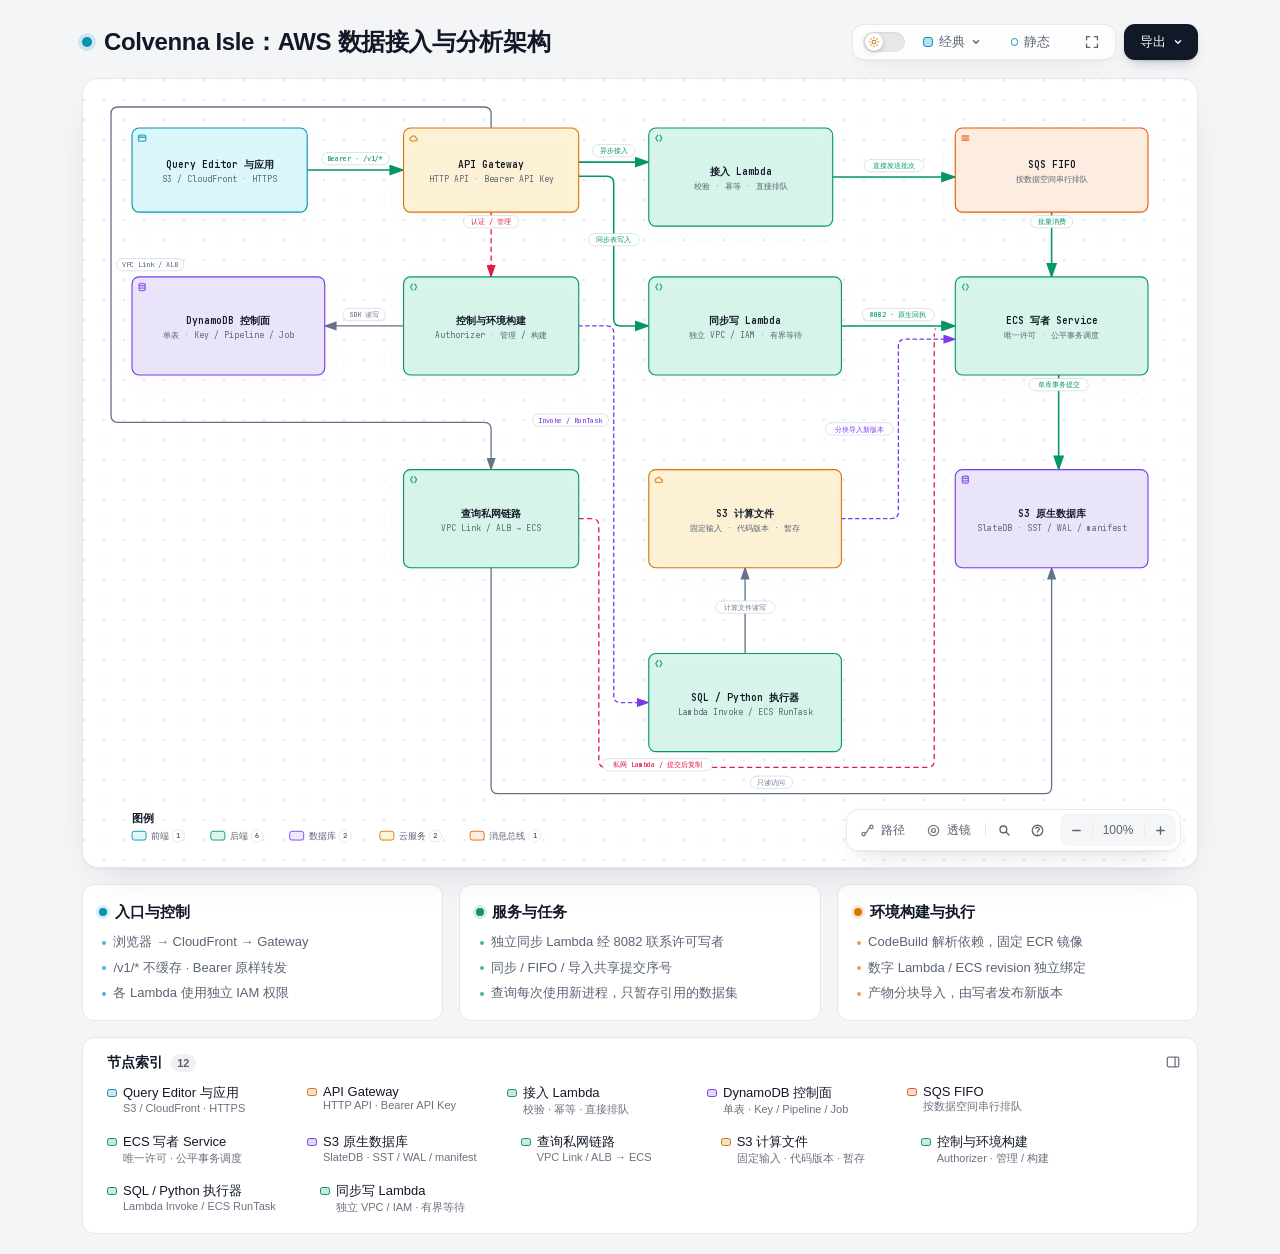
==== commit 750a541d: "feat: adopt Colvenna Isle branding and deployment names (#19)" ====
--- a/docs/design/architecture.html
+++ b/docs/design/architecture.html
@@ -5,7 +5,7 @@
   <meta name="viewport" content="width=device-width, initial-scale=1.0">
   <meta name="generator" content="archify 3.2.0">
   <meta name="archify-reader-contract" content="declared-wide-v1">
-  <title>Cove DuckDB：AWS 数据接入与分析架构</title>
+  <title>Colvenna Isle：AWS 数据接入与分析架构</title>
   <script>
     // Resolve the theme before first paint so light-preference users don't
     // see a dark flash. The toolbar script below re-applies with UI state.
@@ -5193,7 +5193,7 @@
            data-preset-badge-blueprint="蓝图 / 修订 01"
            data-preset-badge-editorial="编辑风格 / 现场笔记">
         <div class="pulse-dot"></div>
-        <h1>Cove DuckDB：AWS 数据接入与分析架构</h1>
+        <h1>Colvenna Isle：AWS 数据接入与分析架构</h1>
       </div>
     </div>
 
@@ -5203,7 +5203,7 @@
     <div class="diagram-container" data-detail-level="read"
          data-preset-badge-editorial-plate="ARCHIFY / 图版 04">
       <svg viewBox="0 0 1240 868" role="img" lang="zh-CN" aria-labelledby="archify-diagram-title archify-diagram-description" data-animation="trace" data-preset="classic" data-quality-profile="showcase" data-node-ui="" data-reader-fit="intrinsic-height" data-reader-min-text="7.5" data-reader-primary-text="14">
-        <title id="archify-diagram-title">Cove DuckDB：AWS 数据接入与分析架构</title>
+        <title id="archify-diagram-title">Colvenna Isle：AWS 数据接入与分析架构</title>
         <desc id="archify-diagram-description">由 Archify 生成的架构图。</desc>
         <!-- Definitions -->
         <defs>
